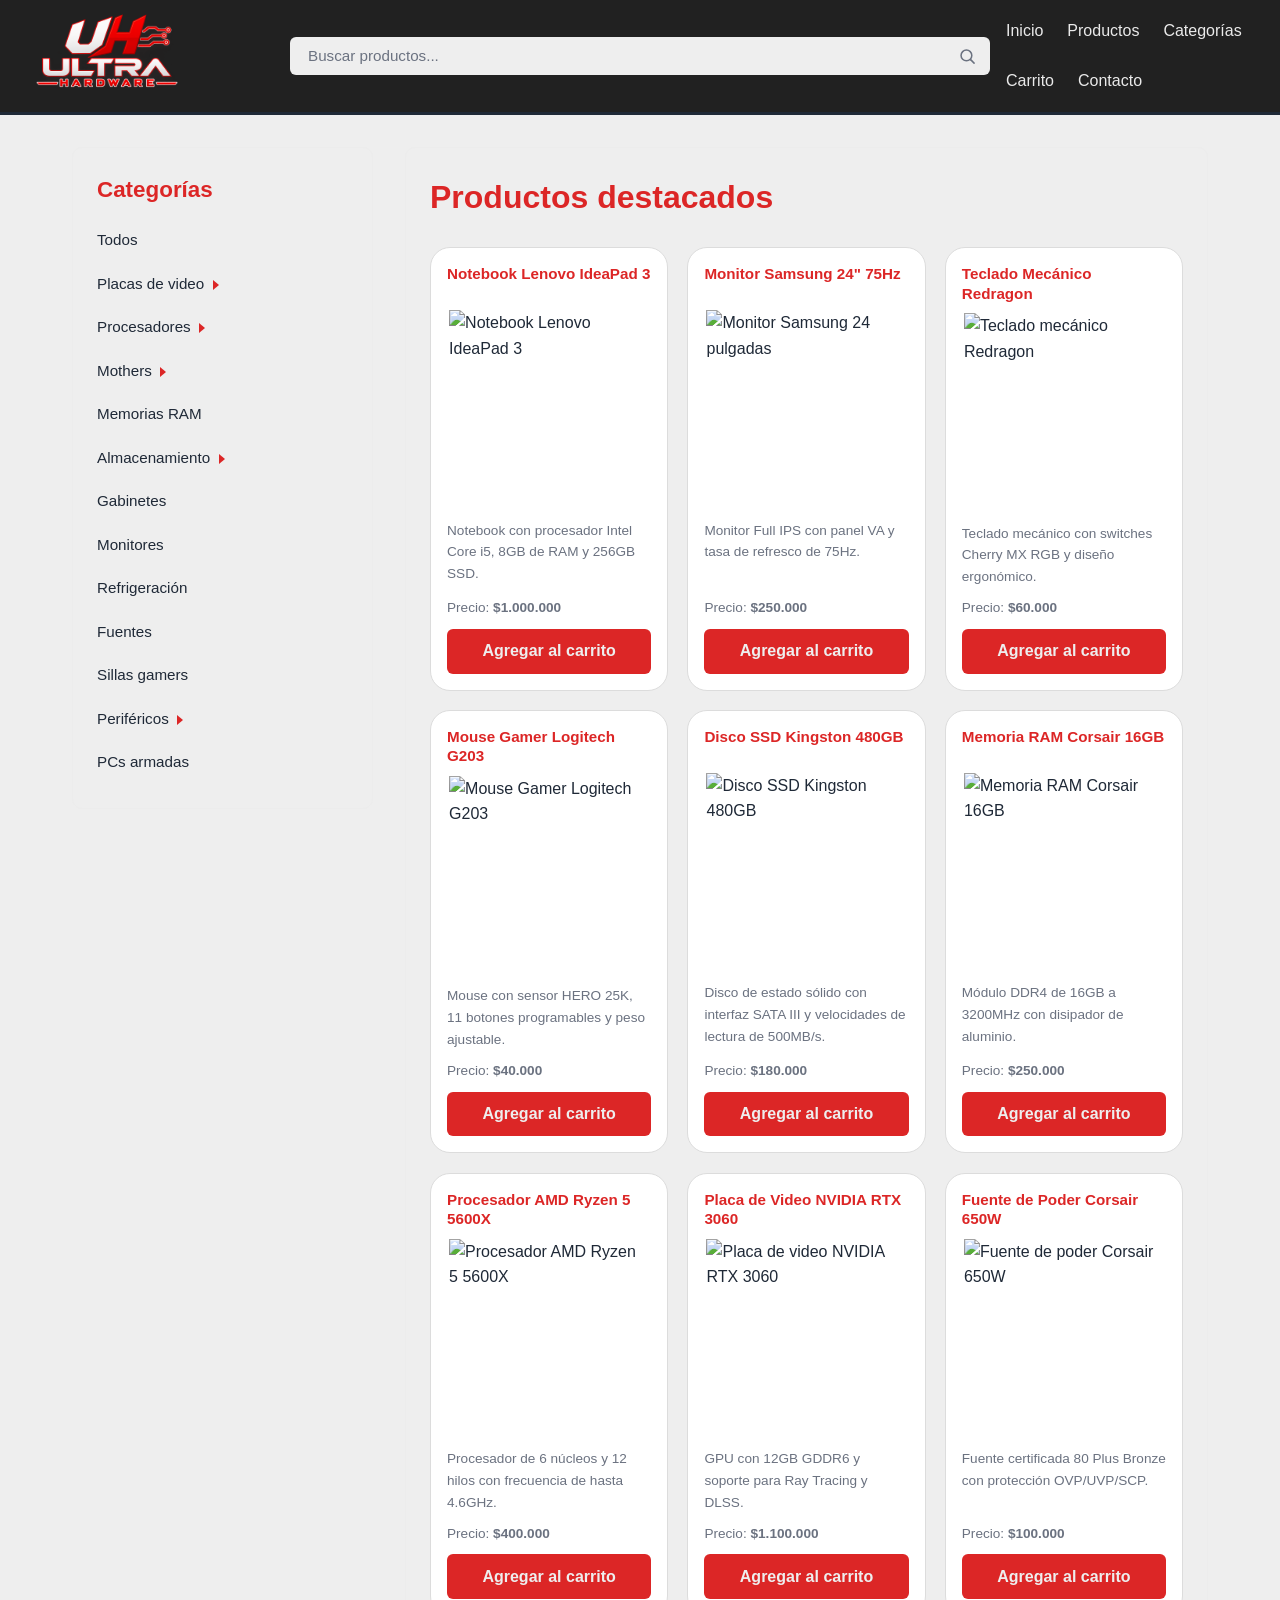
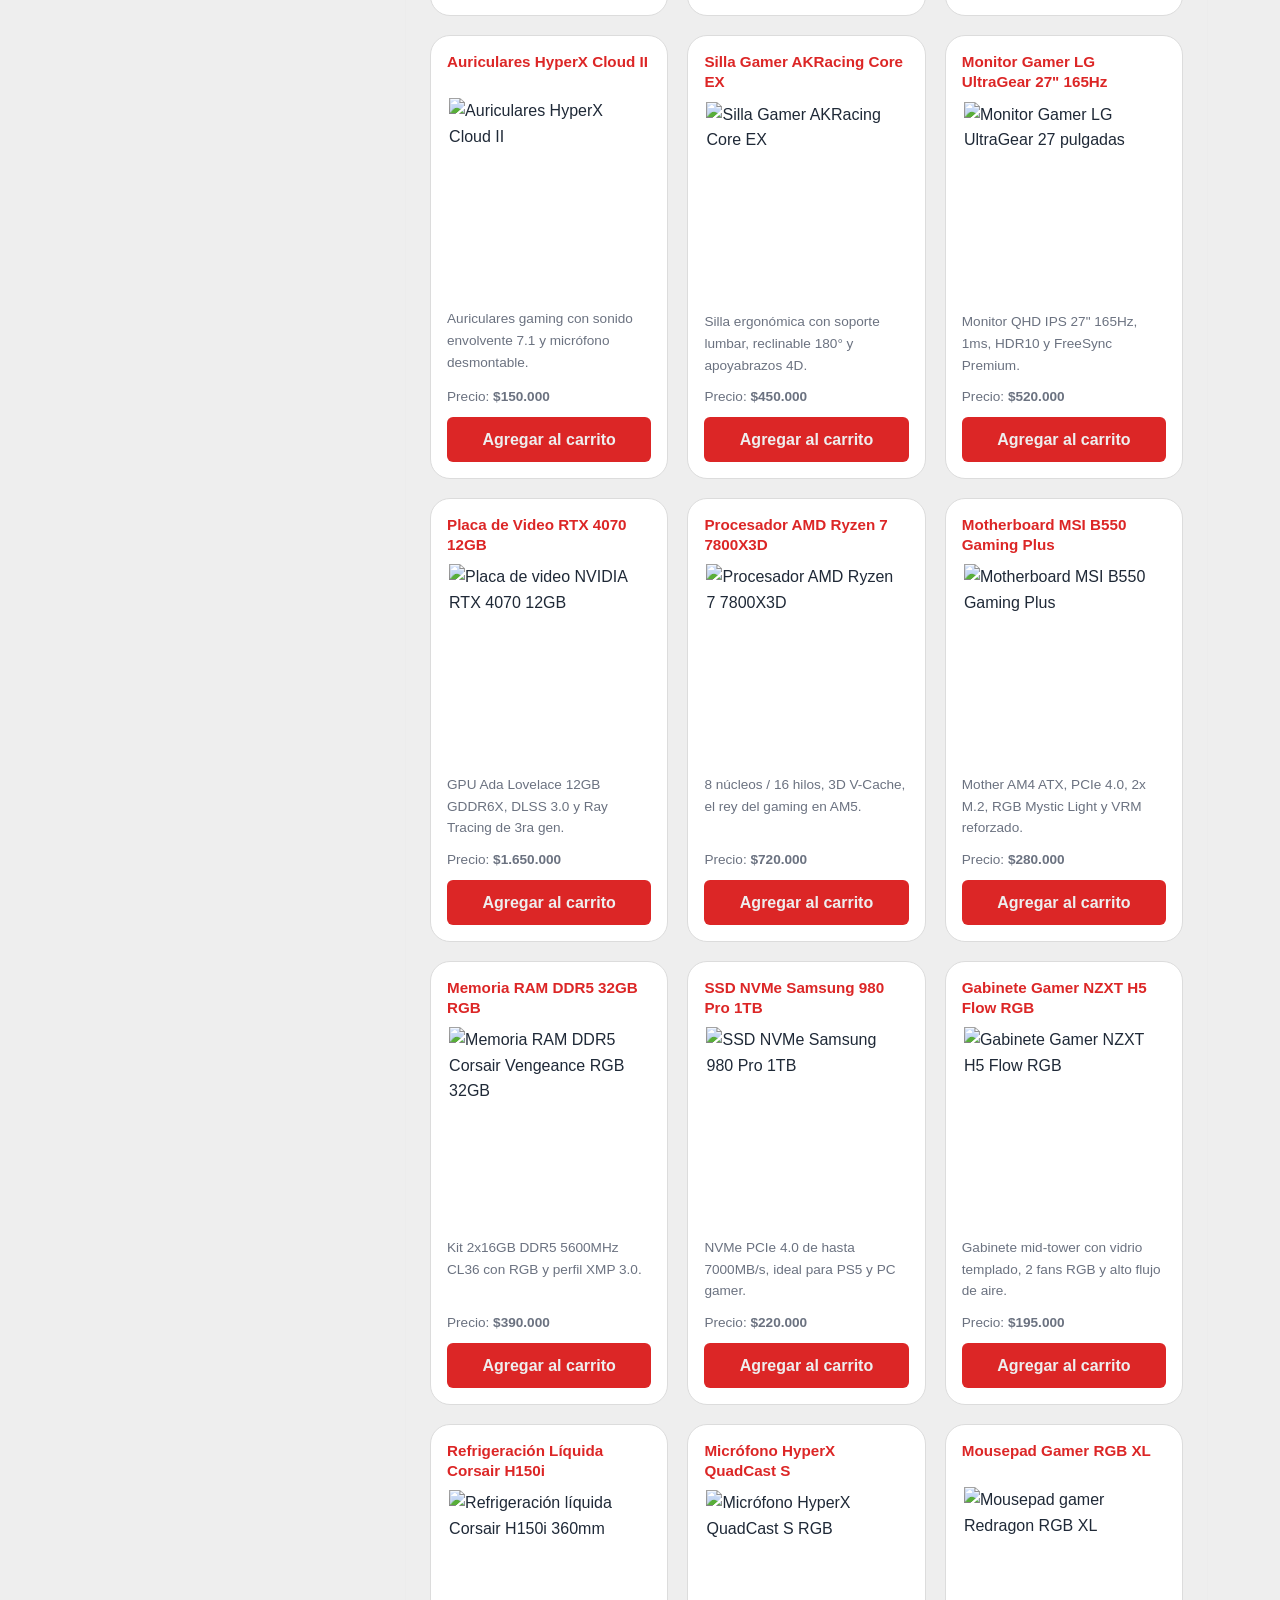
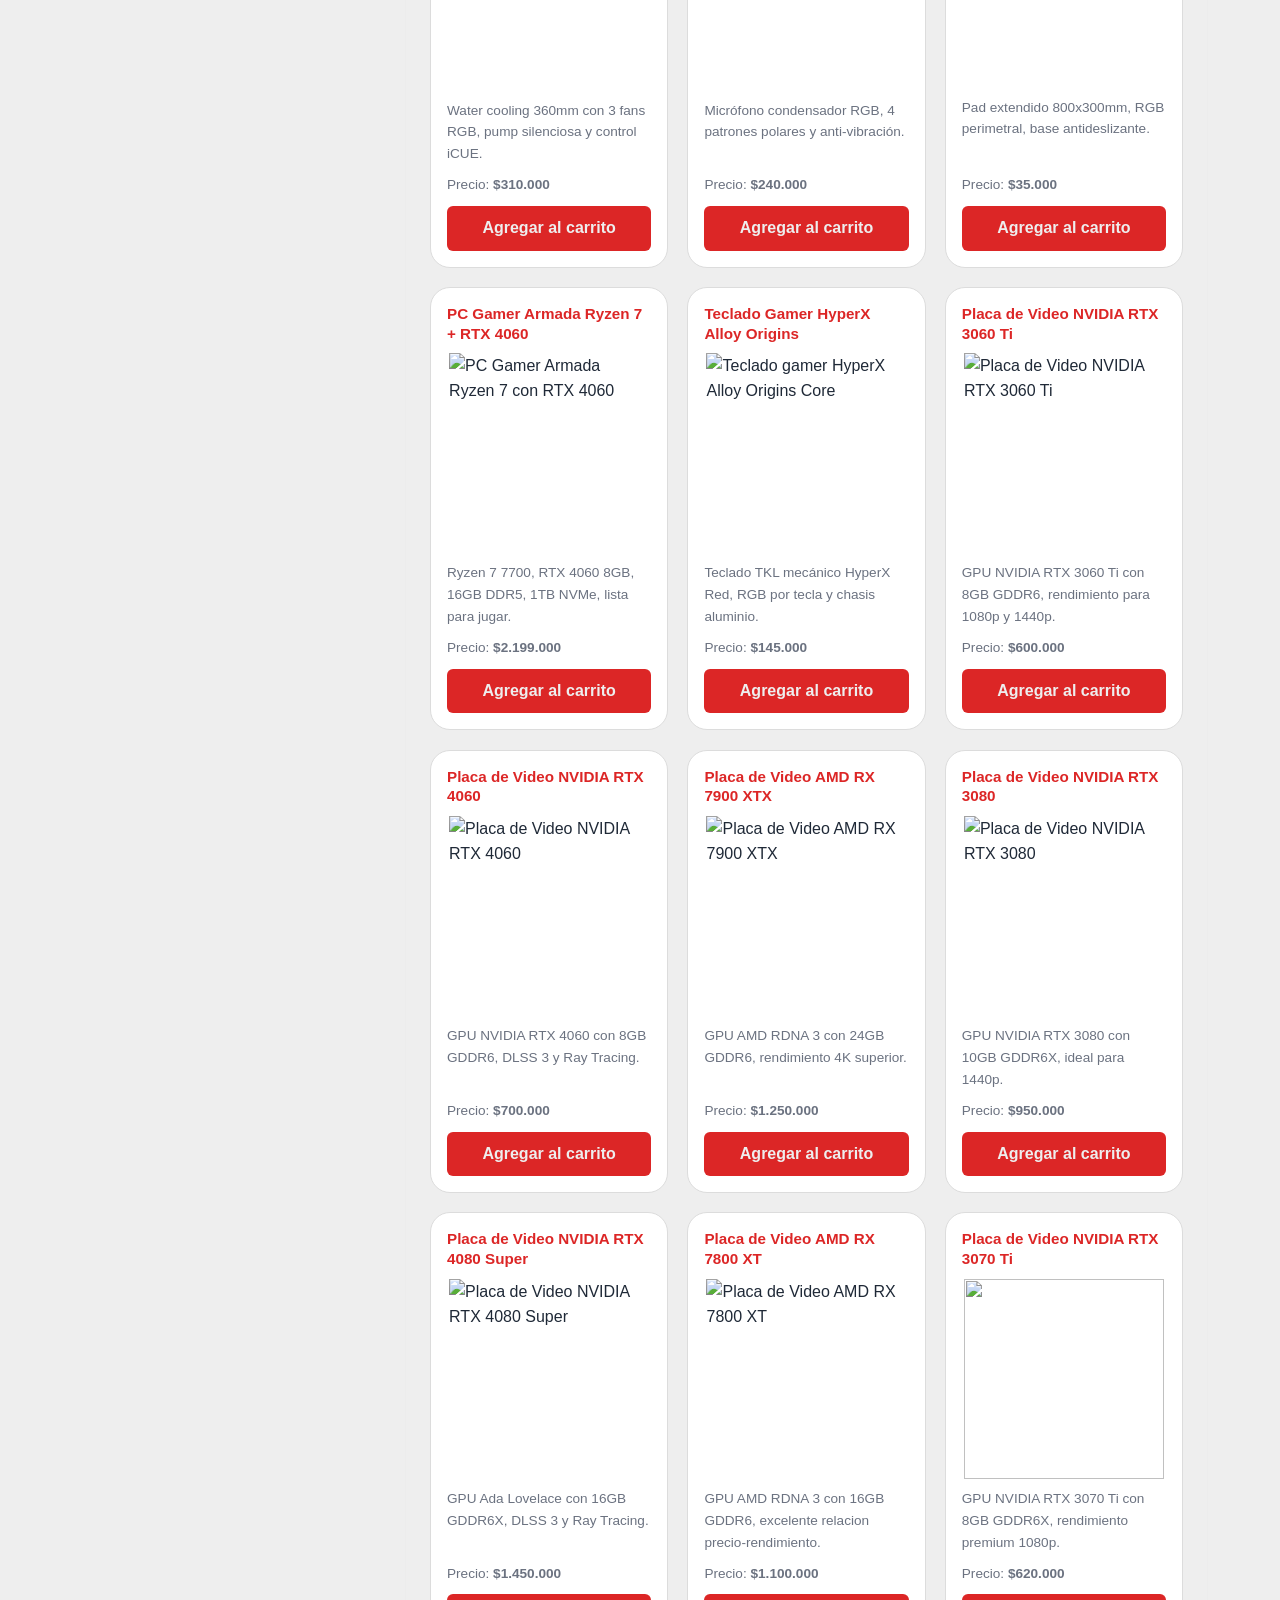
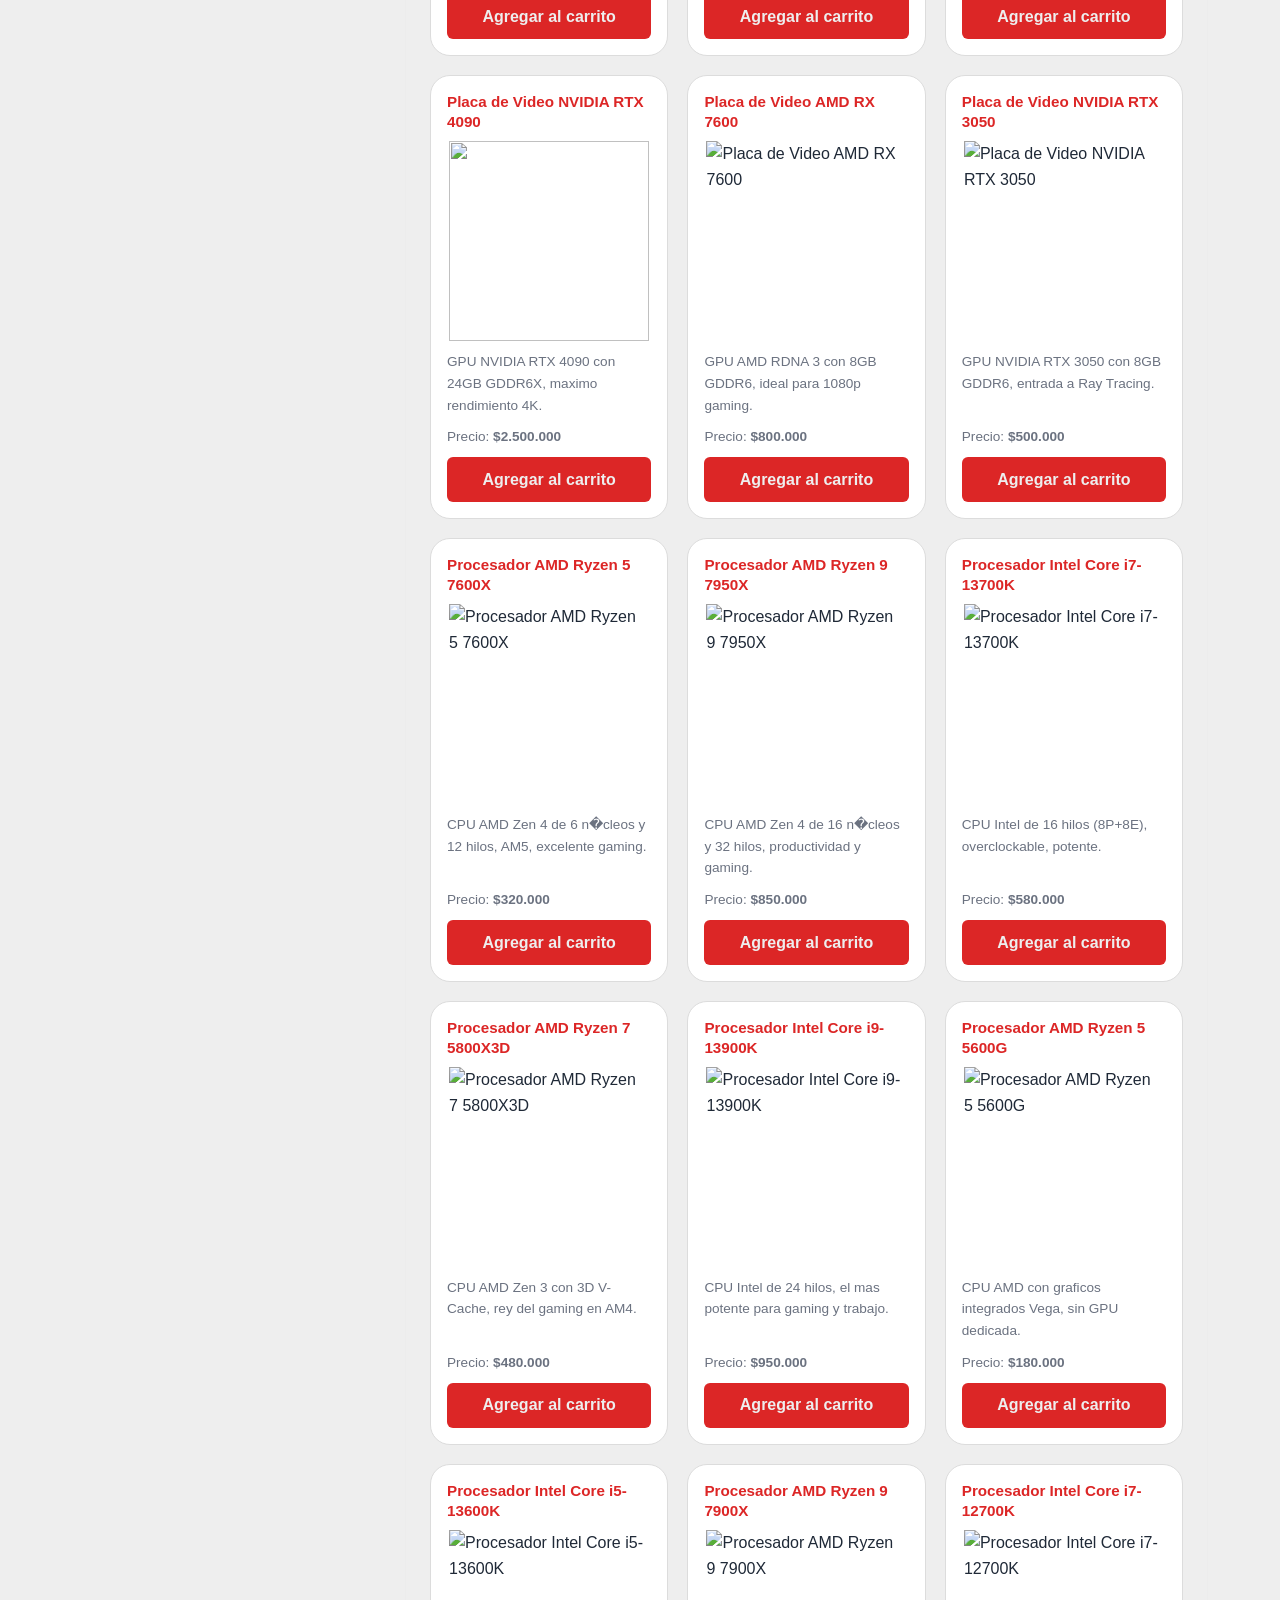
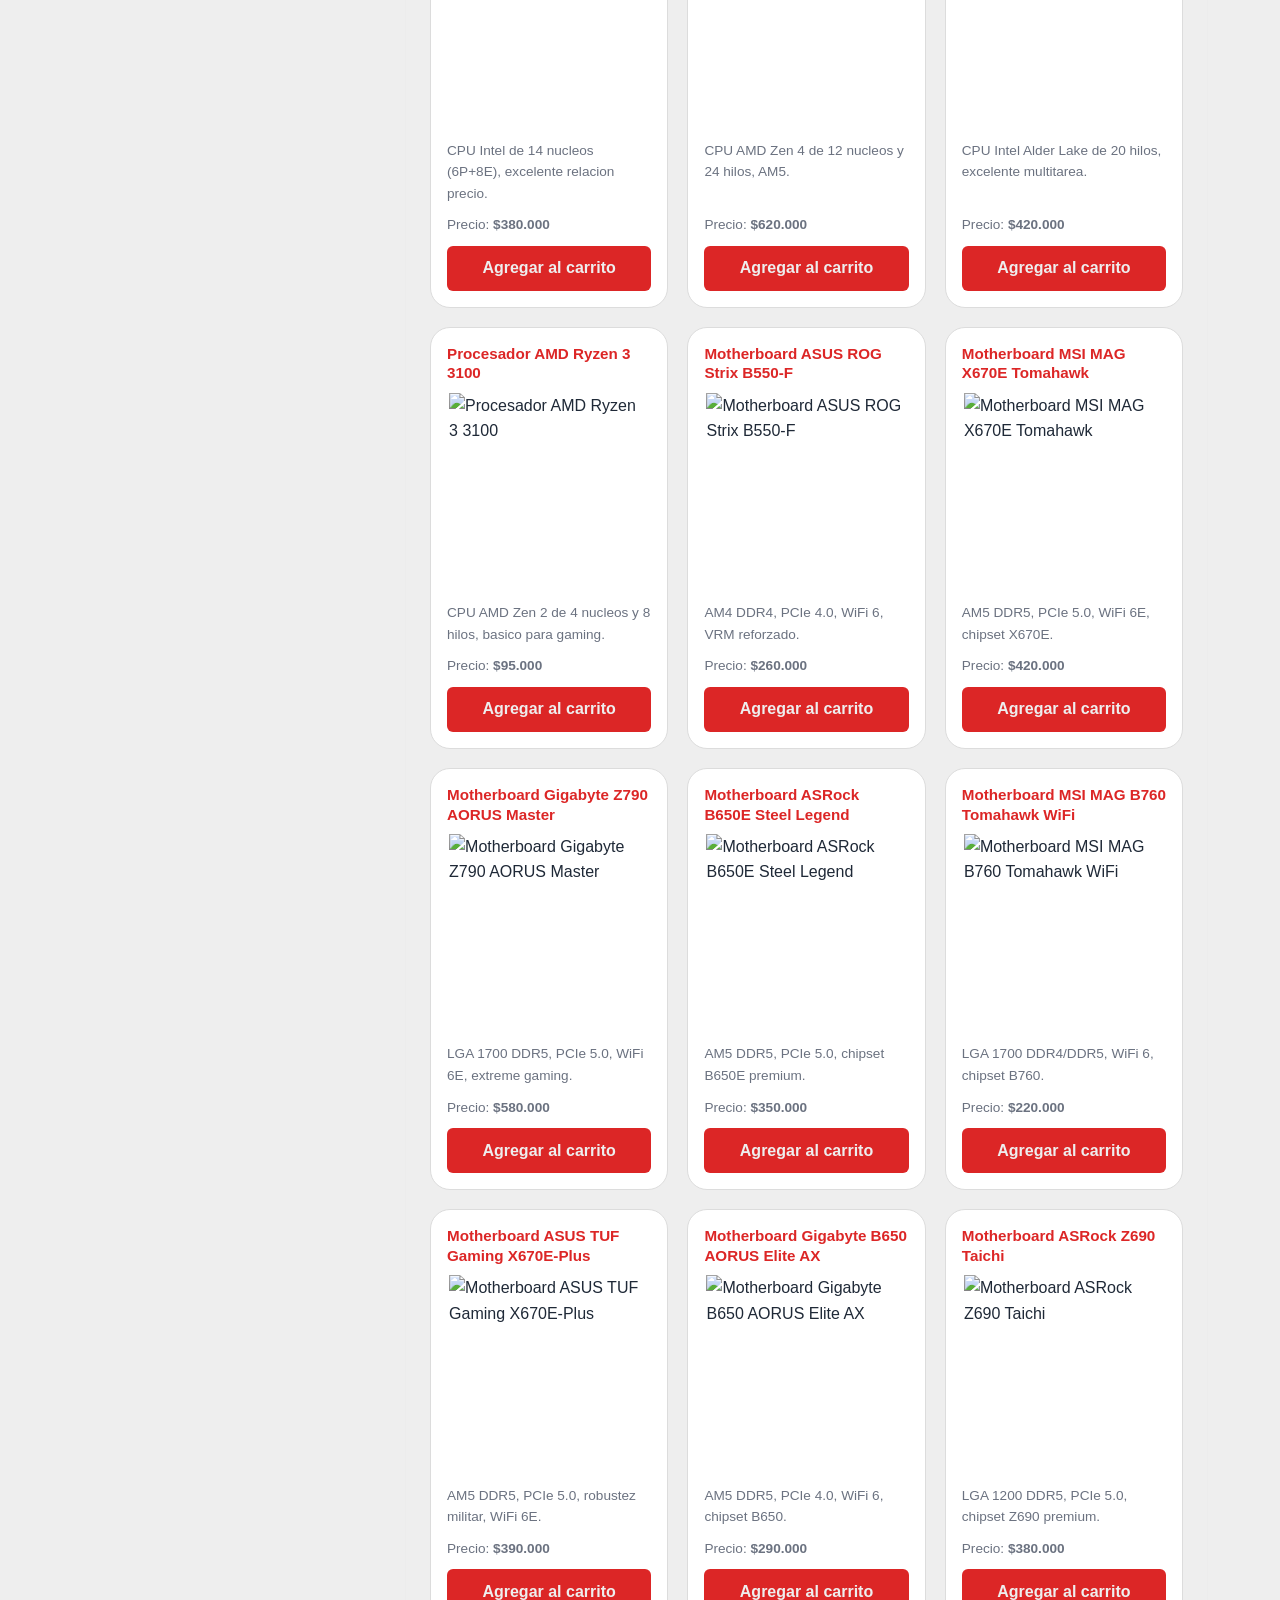
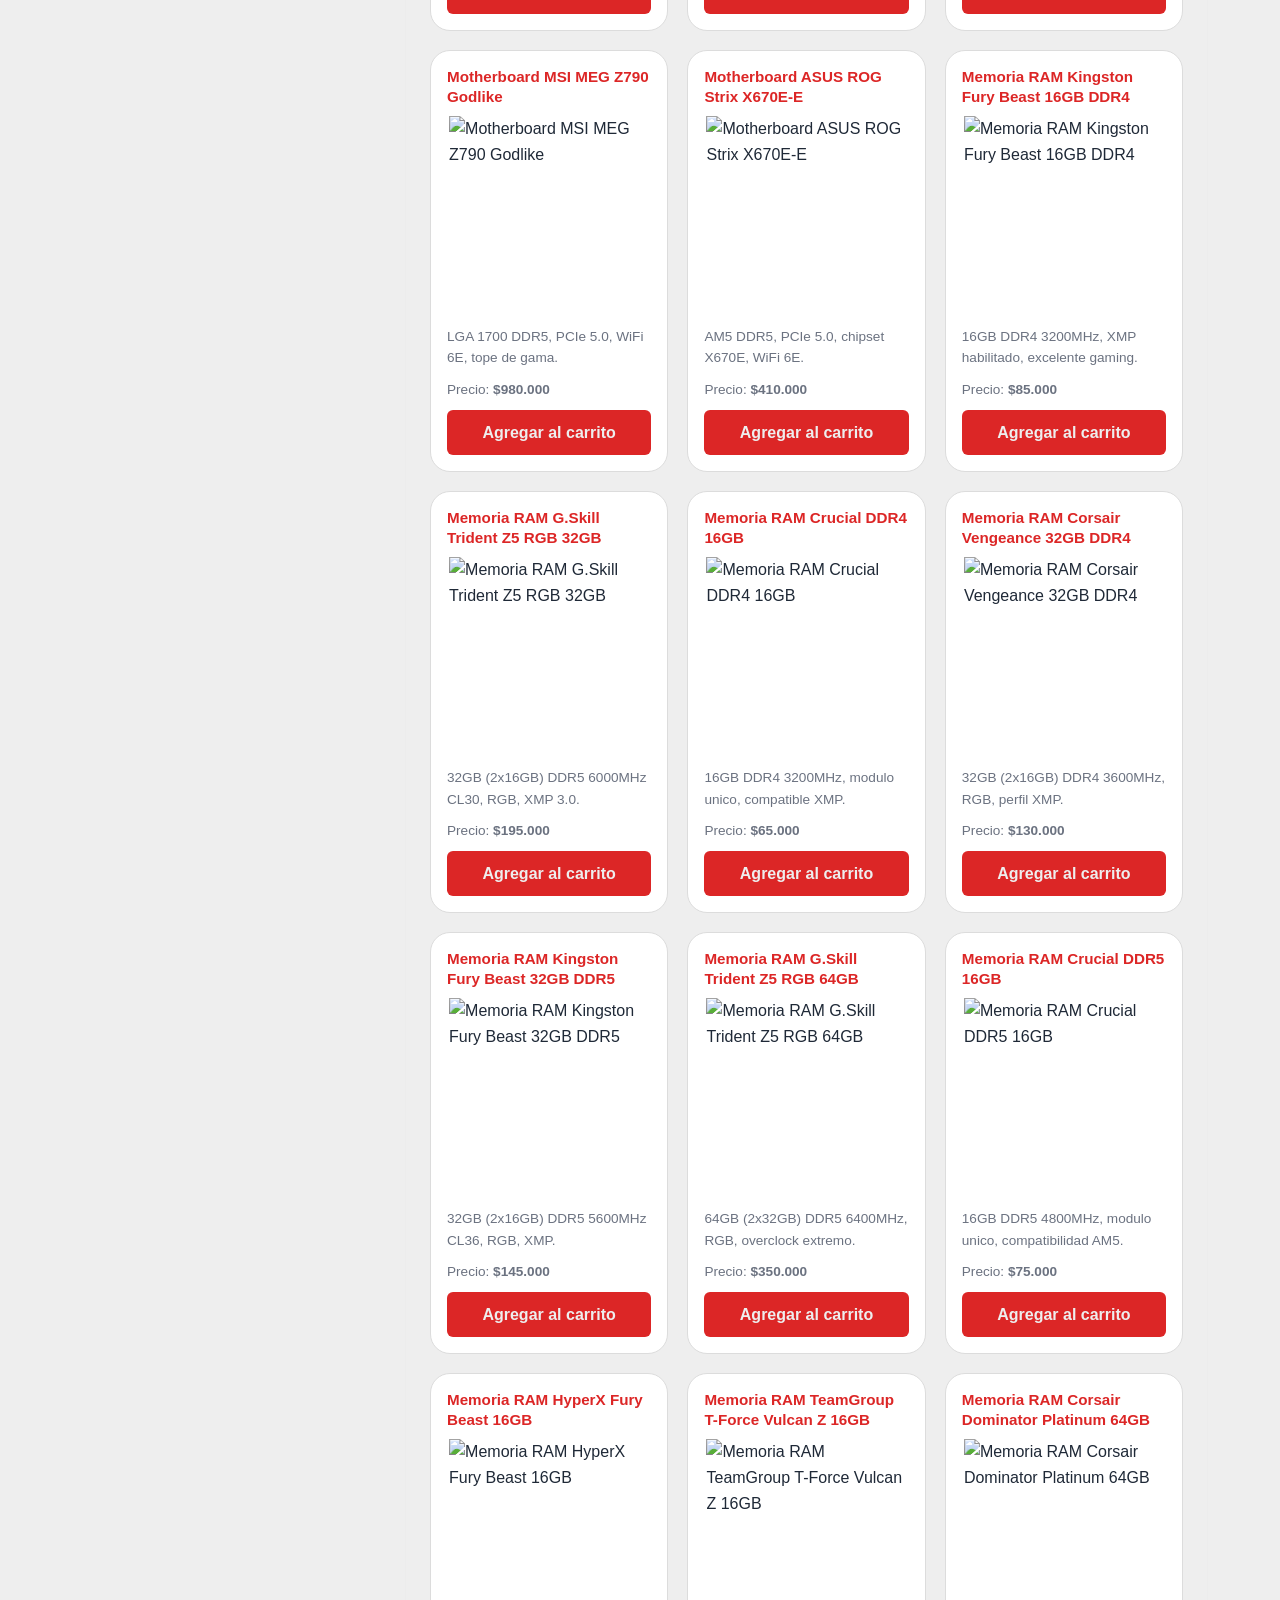
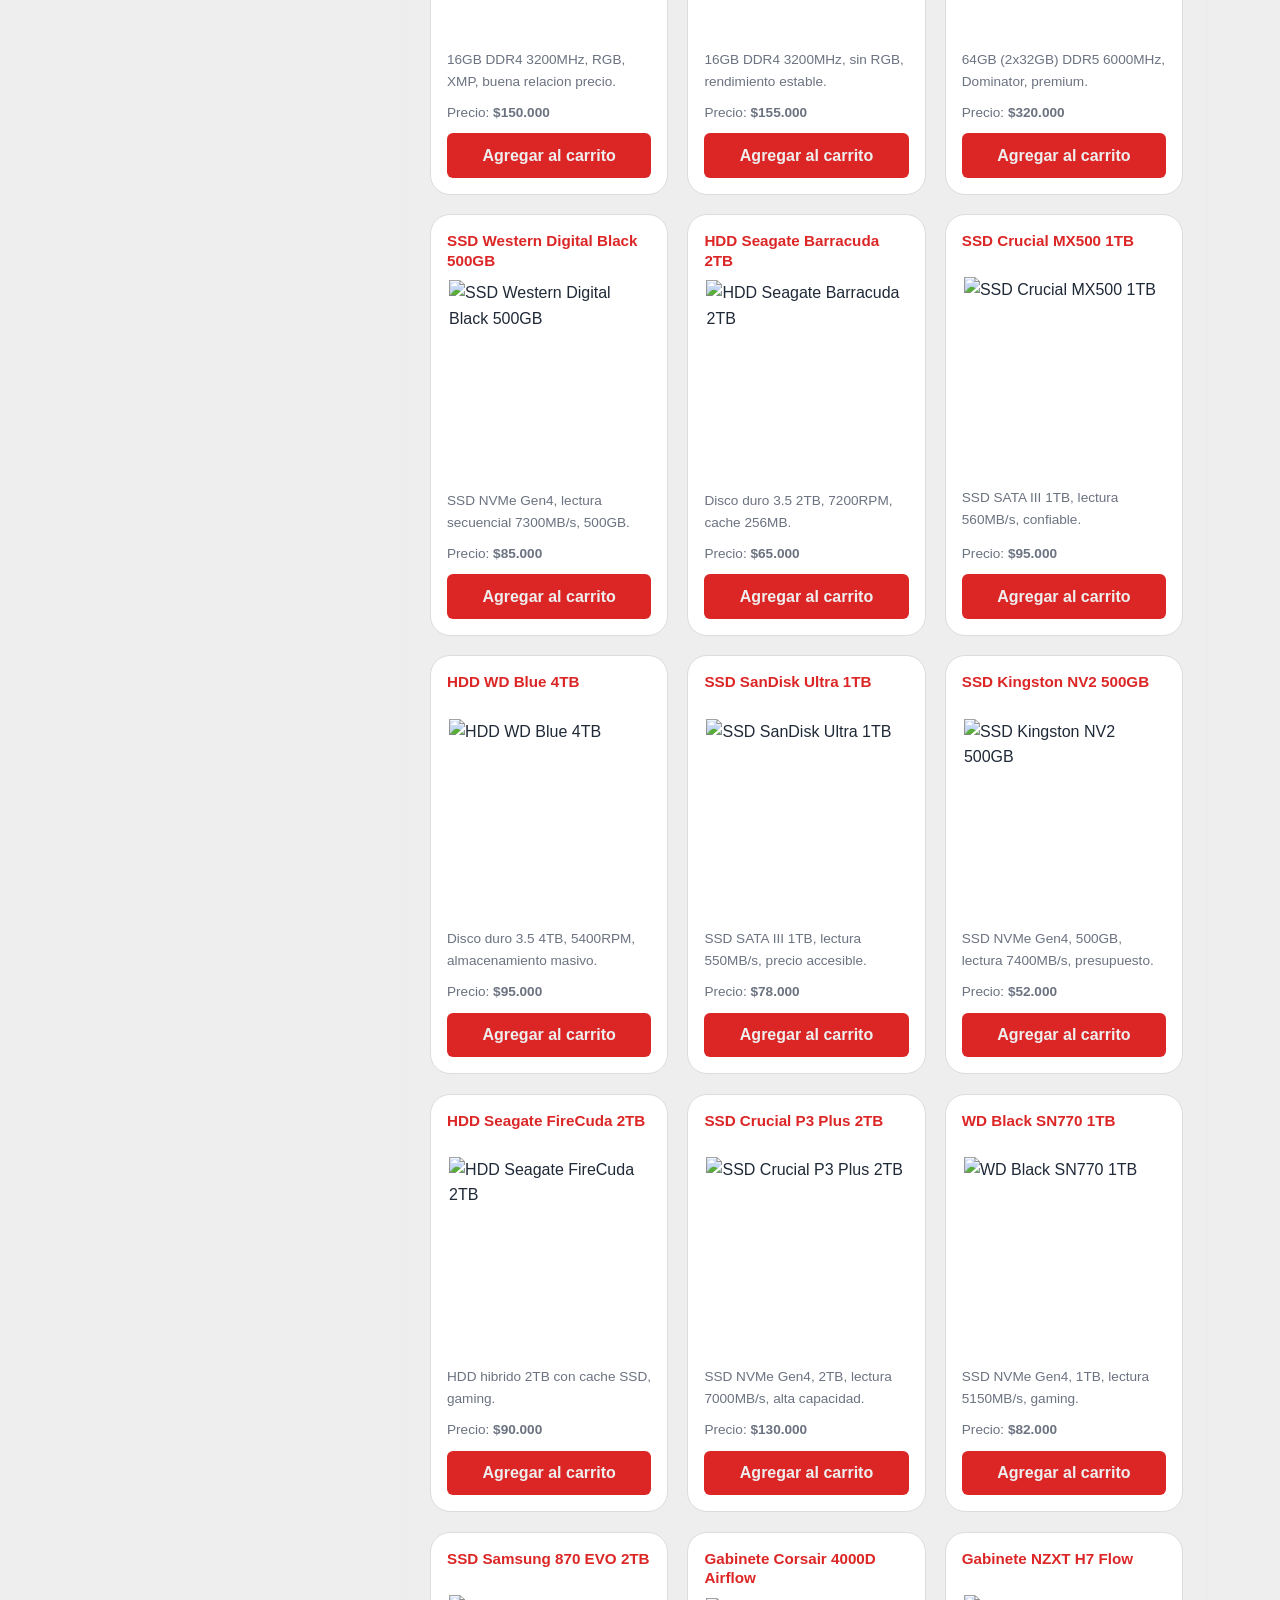
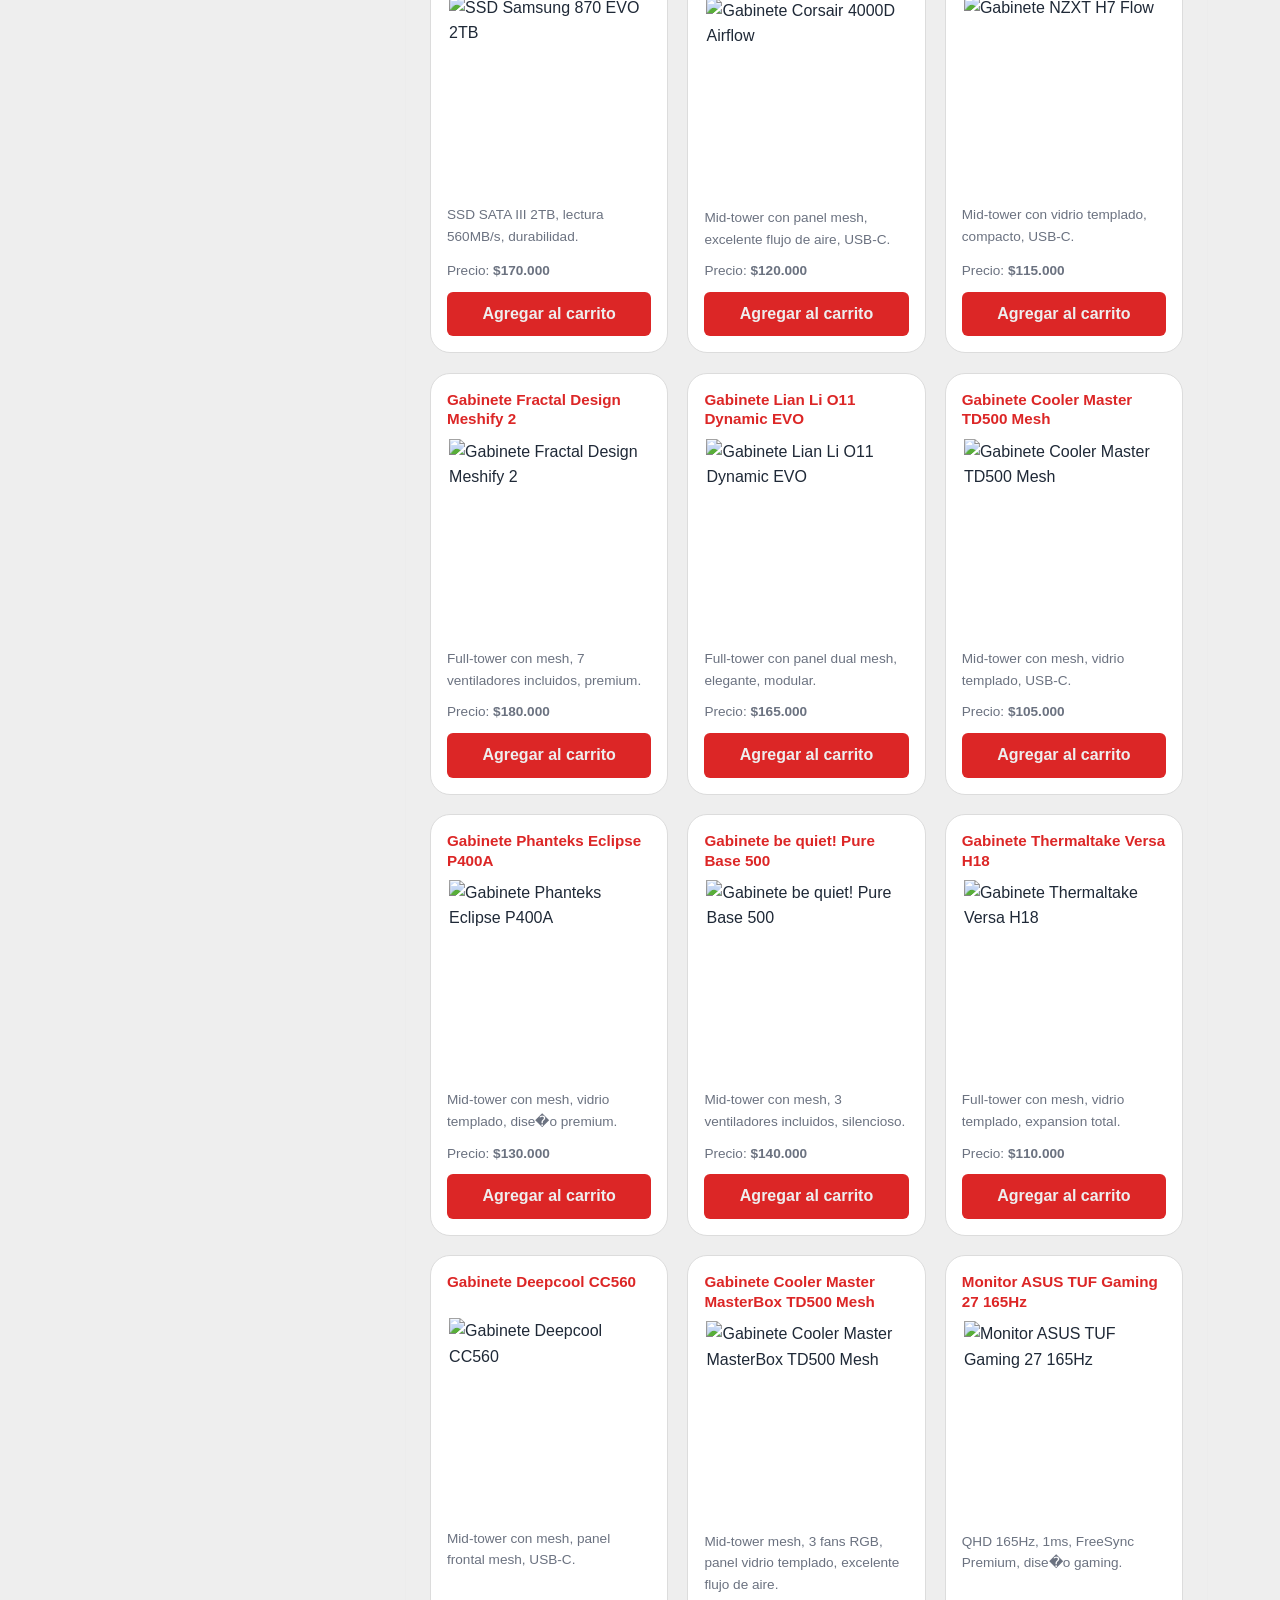
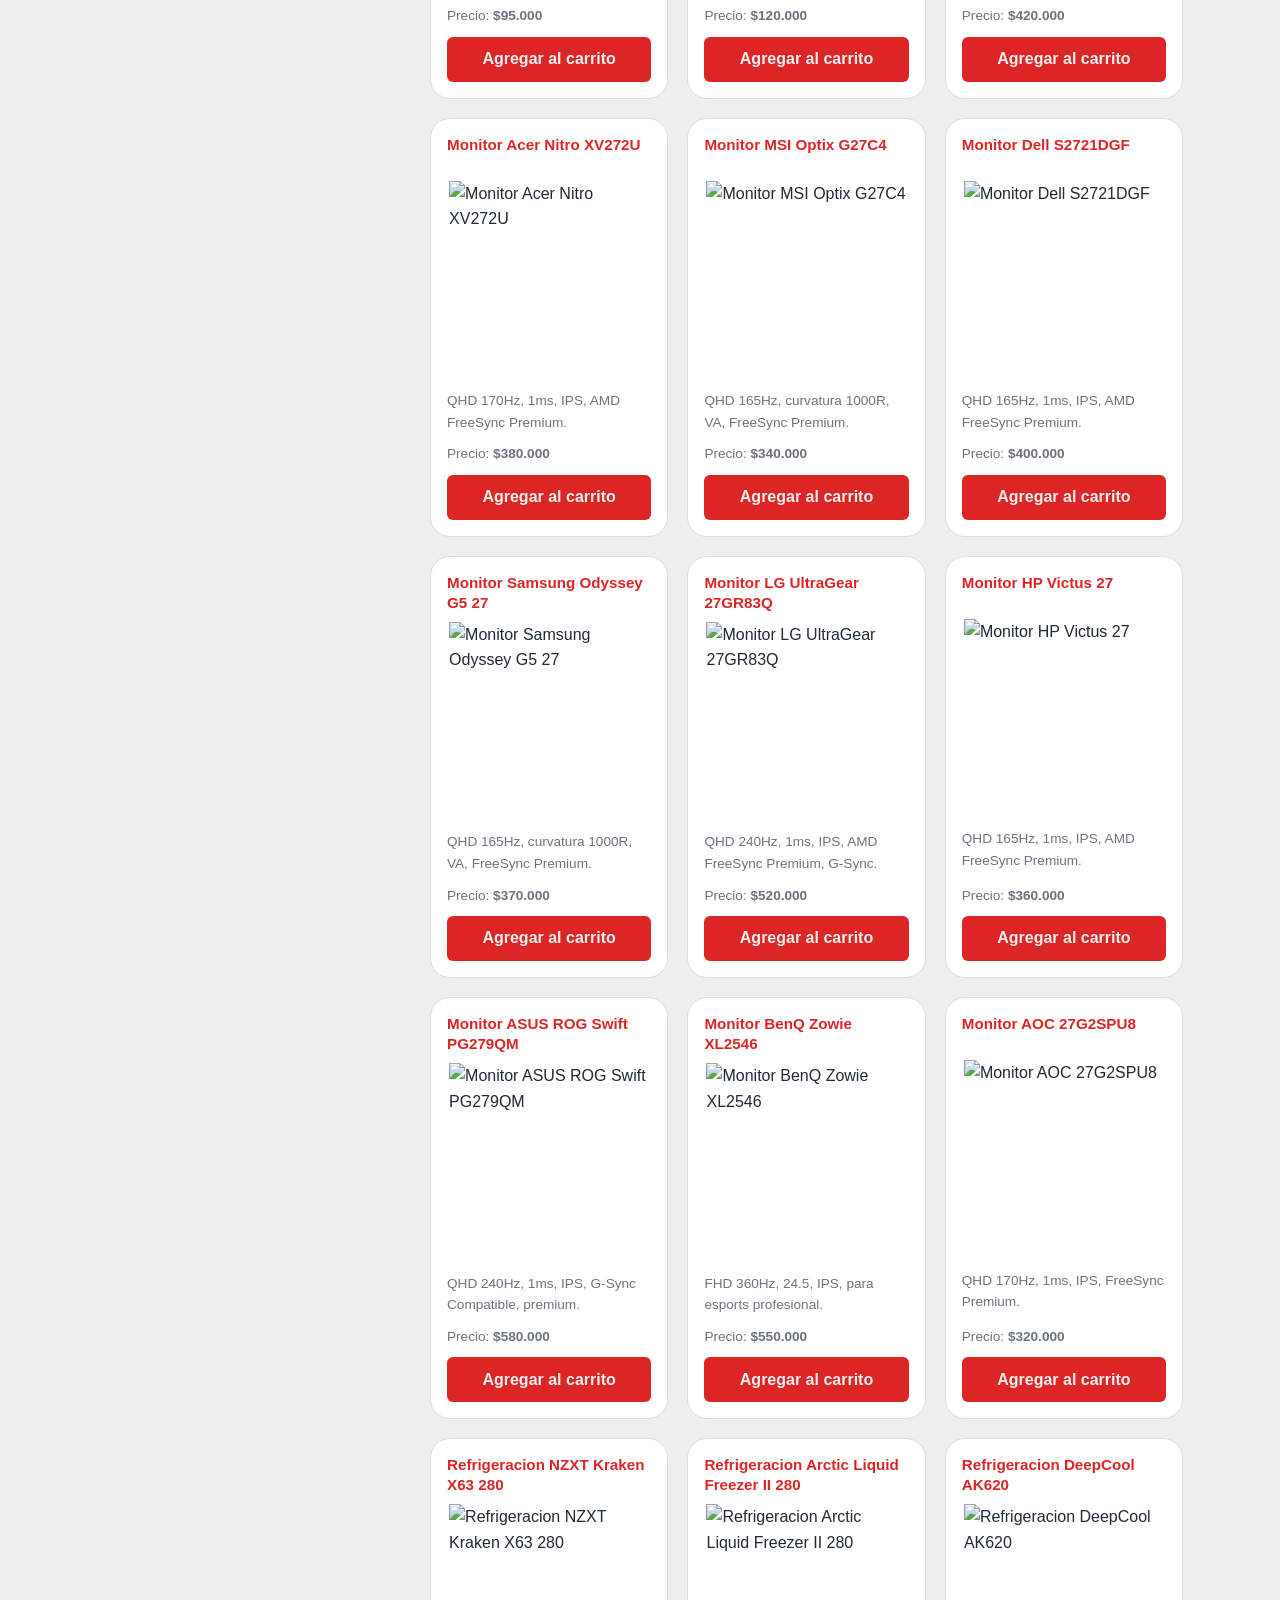
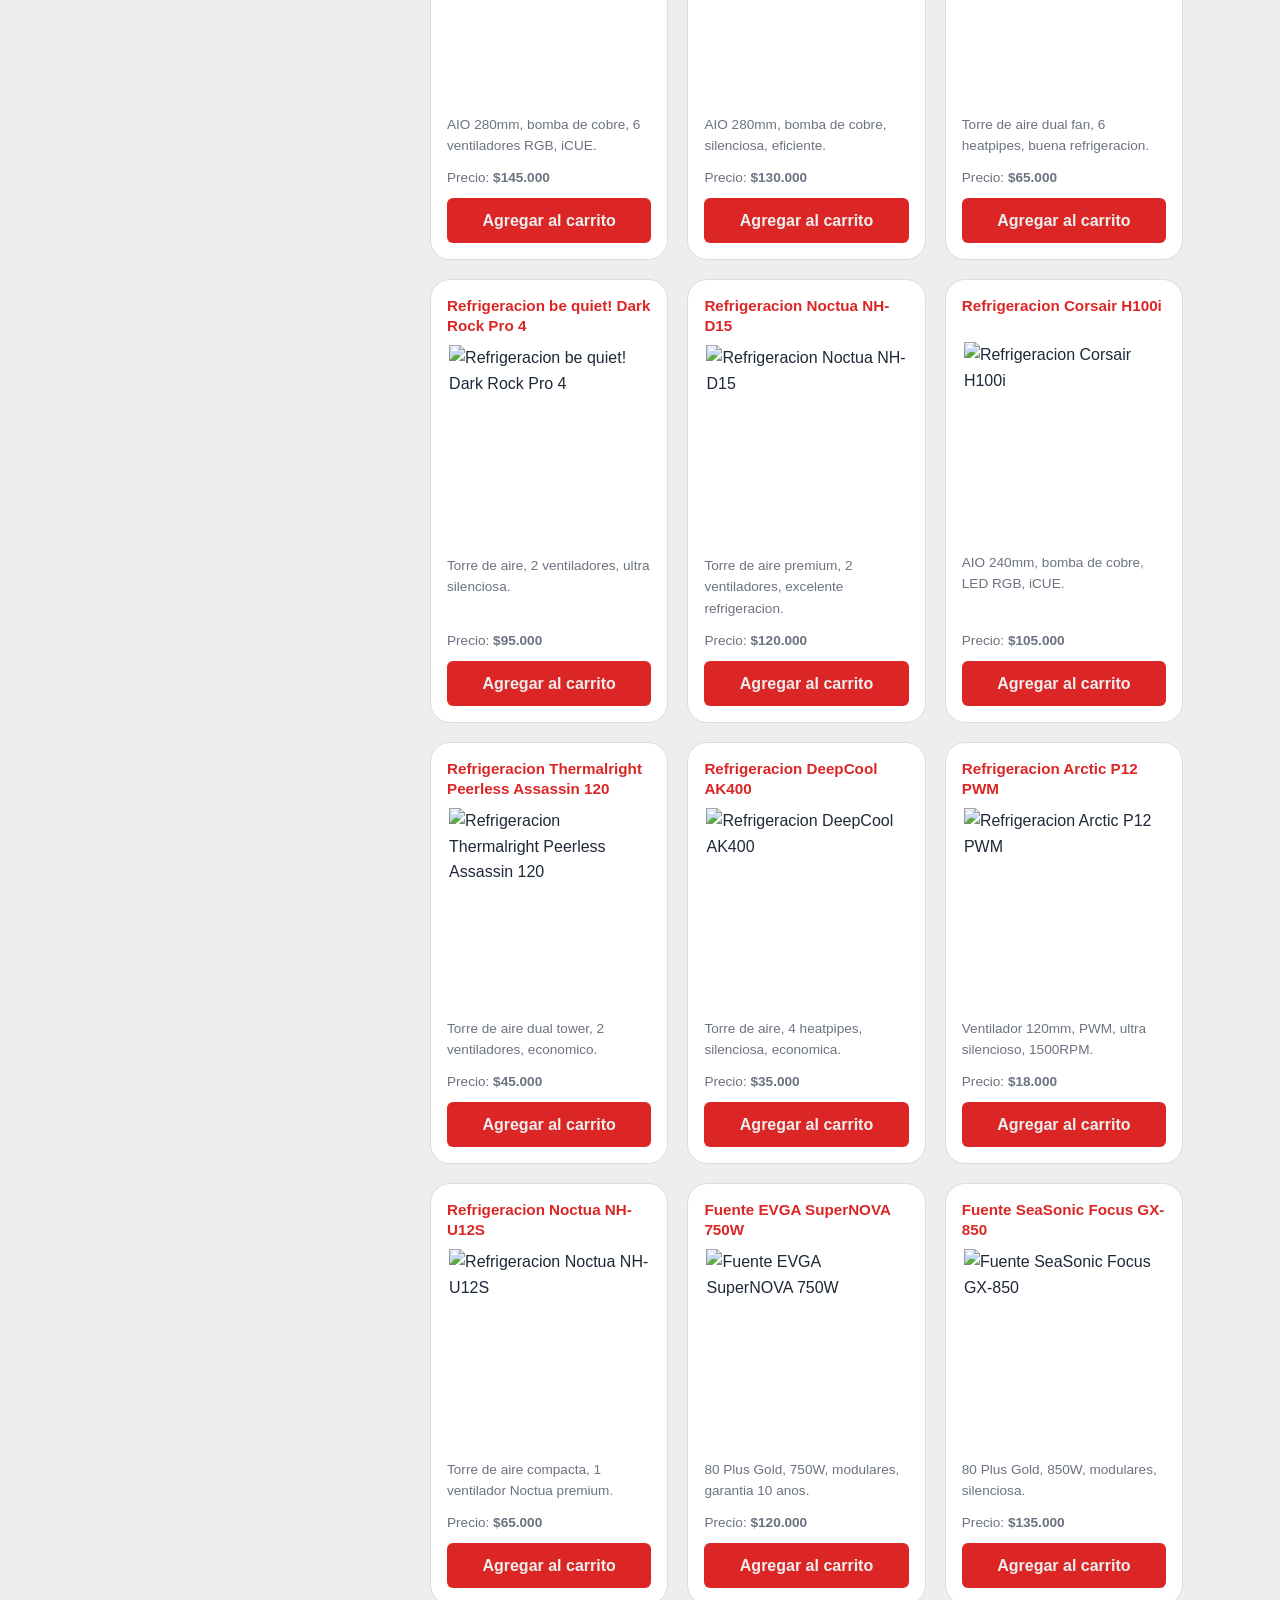
==== index.html @ 3e57d2dd "Modified category filtering logic to include new subcategories for better organization. - Added styl" ====
<!DOCTYPE html>
<html lang="es">
<head>
    <meta charset="UTF-8">
    <meta name="viewport" content="width=device-width, initial-scale=1.0">
    <meta name="description" content="Ultra Hardware: tienda online con productos destacados, categorías y ofertas">
    <title>Ultra Hardware</title>
    <link rel="stylesheet" href="style.css">
</head>
<body>
    <header>
        <p>
            <a href="index.html">
                <img src="logo.png" alt="Logo Ultra Hardware" width="150">
            </a>
        </p>
        <form class="buscador" role="search" action="index.html" method="get">
            <label for="buscador-productos" class="visually-hidden">Buscar productos</label>
            <input type="search" id="buscador-productos" name="q" placeholder="Buscar productos..." autocomplete="off">
            <button type="submit" class="btn-buscar" aria-label="Buscar productos">
                <svg xmlns="http://www.w3.org/2000/svg" viewBox="0 0 24 24" fill="none" stroke="currentColor" stroke-width="2" stroke-linecap="round" stroke-linejoin="round" aria-hidden="true" focusable="false"><circle cx="11" cy="11" r="7"/><line x1="16.5" y1="16.5" x2="21" y2="21"/></svg>
            </button>
        </form>
        <nav aria-label="Navegación principal">
            <ul>
                <li><a href="index.html">Inicio</a></li>
                <li><a href="#destacados">Productos</a></li>
                <li><a href="#filtros">Categorías</a></li>
                <li><a href="carrito.html">Carrito</a></li>
                <li><a href="contacto.html">Contacto</a></li>
            </ul>
        </nav>
    </header>

    <main>
        <input type="radio" id="cat-todos" name="cat" value="todos" checked class="cat-input">
        <input type="radio" id="cat-placas-de-video" name="cat" value="placas-de-video" class="cat-input cat-padre">
        <input type="radio" id="cat-procesadores" name="cat" value="procesadores" class="cat-input cat-padre">
        <input type="radio" id="cat-mothers" name="cat" value="mothers" class="cat-input cat-padre">
        <input type="radio" id="cat-memorias-ram" name="cat" value="memorias-ram" class="cat-input">
        <input type="radio" id="cat-almacenamiento" name="cat" value="almacenamiento" class="cat-input cat-padre">
        <input type="radio" id="cat-gabinetes" name="cat" value="gabinetes" class="cat-input">
        <input type="radio" id="cat-monitores" name="cat" value="monitores" class="cat-input">
        <input type="radio" id="cat-refrigeracion" name="cat" value="refrigeracion" class="cat-input">
        <input type="radio" id="cat-fuentes" name="cat" value="fuentes" class="cat-input">
        <input type="radio" id="cat-sillas-gamers" name="cat" value="sillas-gamers" class="cat-input">
        <input type="radio" id="cat-perifericos" name="cat" value="perifericos" class="cat-input cat-padre">
        <input type="radio" id="cat-pcs-armadas" name="cat" value="pcs-armadas" class="cat-input">
        <input type="radio" id="cat-placas-amd-radeon" name="cat" value="placas-amd-radeon" class="cat-input">
        <input type="radio" id="cat-placas-nvidia-geforce" name="cat" value="placas-nvidia-geforce" class="cat-input">
        <input type="radio" id="cat-procesadores-amd" name="cat" value="procesadores-amd" class="cat-input">
        <input type="radio" id="cat-procesadores-intel" name="cat" value="procesadores-intel" class="cat-input">
        <input type="radio" id="cat-mothers-amd" name="cat" value="mothers-amd" class="cat-input">
        <input type="radio" id="cat-mothers-intel" name="cat" value="mothers-intel" class="cat-input">
        <input type="radio" id="cat-discos-rigidos" name="cat" value="discos-rigidos" class="cat-input">
        <input type="radio" id="cat-discos-solidos" name="cat" value="discos-solidos" class="cat-input">
        <input type="radio" id="cat-teclados" name="cat" value="teclados" class="cat-input">
        <input type="radio" id="cat-mouses" name="cat" value="mouses" class="cat-input">
        <input type="radio" id="cat-pads" name="cat" value="pads" class="cat-input">
        <input type="radio" id="cat-microfonos" name="cat" value="microfonos" class="cat-input">
        <input type="radio" id="cat-auriculares" name="cat" value="auriculares" class="cat-input">

        <section id="destacados" aria-labelledby="destacados-titulo">
            <h1 id="destacados-titulo">Productos destacados</h1>

            <ul>
                <li data-categoria="pcs-armadas">
                    <article>
                        <h2><a href="producto.html#notebook">Notebook Lenovo IdeaPad 3</a></h2>
                        <img src="https://www.deffo.com.ar/wp-content/uploads/2024/03/IdeaPad-Slim-3-15IAN8-11-600x600.webp" alt="Notebook Lenovo IdeaPad 3">
                        <p>Notebook con procesador Intel Core i5, 8GB de RAM y 256GB SSD.</p>
                        <p>Precio: <strong>$1.000.000</strong></p>
                        <a href="#">Agregar al carrito</a>
                    </article>
                </li>
                <li data-categoria="monitores">
                    <article>
                        <h2><a href="producto.html#monitor">Monitor Samsung 24" 75Hz</a></h2>
                        <img src="https://images.fravega.com/f1000/32397e21c5240c13f2d32ad3842cd3e8.jpg" alt="Monitor Samsung 24 pulgadas">
                        <p>Monitor Full IPS con panel VA y tasa de refresco de 75Hz.</p>
                        <p>Precio: <strong>$250.000</strong></p>
                        <a href="#">Agregar al carrito</a>
                    </article>
                </li>
                <li data-categoria="perifericos" data-subcategoria="teclados">
                    <article>
                        <h2><a href="producto.html#teclado">Teclado Mecánico Redragon</a></h2>
                        <img src="https://imagenes.compragamer.com/productos/compragamer_Imganen_general_8903_Teclado_Mecanico_Redragon_Kumara_K552_RGB_Outemu_Red_ESP_2e7c11dd-grn.jpg" alt="Teclado mecánico Redragon">
                        <p>Teclado mecánico con switches Cherry MX RGB y diseño ergonómico.</p>
                        <p>Precio: <strong>$60.000</strong></p>
                        <a href="#">Agregar al carrito</a>
                    </article>
                </li>
                <li data-categoria="perifericos" data-subcategoria="mouses">
                    <article>
                        <h2><a href="producto.html#mouse">Mouse Gamer Logitech G203</a></h2>
                        <img src="https://imagenes.compragamer.com/productos/compragamer_Imganen_general_36943_Mouse_Logitech_G203_Lightsync_RGB_White_e2e81b78-grn.jpg" alt="Mouse Gamer Logitech G203">
                        <p>Mouse con sensor HERO 25K, 11 botones programables y peso ajustable.</p>
                        <p>Precio: <strong>$40.000</strong></p>
                        <a href="#">Agregar al carrito</a>
                    </article>
                </li>
                <li data-categoria="almacenamiento" data-subcategoria="discos-solidos">
                    <article>
                        <h2><a href="producto.html#ssd">Disco SSD Kingston 480GB</a></h2>
                        <img src="https://imagenes.compragamer.com/productos/compragamer_Imganen_general_9238_Disco_S__lido_SSD_Kingston_480GB_A400_500MB_s_fe39619d-grn.jpg" alt="Disco SSD Kingston 480GB">
                        <p>Disco de estado sólido con interfaz SATA III y velocidades de lectura de 500MB/s.</p>
                        <p>Precio: <strong>$180.000</strong></p>
                        <a href="#">Agregar al carrito</a>
                    </article>
                </li>
                <li data-categoria="memorias-ram">
                    <article>
                        <h2><a href="producto.html#ram">Memoria RAM Corsair 16GB</a></h2>
                        <img src="https://encrypted-tbn1.gstatic.com/shopping?q=tbn:ANd9GcTEDQfpYjEgcE_LkXSzKCeNNmDyN3cL7Yhzlbl9sTV1ZDlMwJkMq7Qz8LL-6I0rUPeWVcmPoBHoESk5aFnW5Op2XXfpUOzQCDNm3bXkg6fOeEpg79qFN26naQ" alt="Memoria RAM Corsair 16GB">
                        <p>Módulo DDR4 de 16GB a 3200MHz con disipador de aluminio.</p>
                        <p>Precio: <strong>$250.000</strong></p>
                        <a href="#">Agregar al carrito</a>
                    </article>
                </li>
                <li data-categoria="procesadores" data-subcategoria="procesadores-amd">
                    <article>
                        <h2><a href="producto.html#procesador">Procesador AMD Ryzen 5 5600X</a></h2>
                        <img src="https://encrypted-tbn0.gstatic.com/images?q=tbn:ANd9GcRgQtZhLHBitjMKs8hykImy5_YN1o8MB0RFhhyvrjFnqg&s=10" alt="Procesador AMD Ryzen 5 5600X">
                        <p>Procesador de 6 núcleos y 12 hilos con frecuencia de hasta 4.6GHz.</p>
                        <p>Precio: <strong>$400.000</strong></p>
                        <a href="#">Agregar al carrito</a>
                    </article>
                </li>
                <li data-categoria="placas-de-video" data-subcategoria="placas-nvidia-geforce">
                    <article>
                        <h2><a href="producto.html#placa">Placa de Video NVIDIA RTX 3060</a></h2>
                        <img src="https://app.contabilium.com/files/explorer/48428/Productos-Servicios/concepto-17822389.png" alt="Placa de video NVIDIA RTX 3060">
                        <p>GPU con 12GB GDDR6 y soporte para Ray Tracing y DLSS.</p>
                        <p>Precio: <strong>$1.100.000</strong></p>
                        <a href="#">Agregar al carrito</a>
                    </article>
                </li>
                <li data-categoria="fuentes">
                    <article>
                        <h2><a href="producto.html#fuente">Fuente de Poder Corsair 650W</a></h2>
                        <img src="https://fullh4rd.com.ar/img/productos/26/fuente-650w-corsair-cv650-80-plus-bronze-0.jpg" alt="Fuente de poder Corsair 650W">
                        <p>Fuente certificada 80 Plus Bronze con protección OVP/UVP/SCP.</p>
                        <p>Precio: <strong>$100.000</strong></p>
                        <a href="#">Agregar al carrito</a>
                    </article>
                </li>
                <li data-categoria="perifericos" data-subcategoria="auriculares">
                    <article>
                        <h2><a href="producto.html#auriculares">Auriculares HyperX Cloud II</a></h2>
                        <img src="https://http2.mlstatic.com/D_633053-MLA89581911482_082025-C.jpg" alt="Auriculares HyperX Cloud II">
                        <p>Auriculares gaming con sonido envolvente 7.1 y micrófono desmontable.</p>
                        <p>Precio: <strong>$150.000</strong></p>
                        <a href="#">Agregar al carrito</a>
                    </article>
                </li>
                <li data-categoria="sillas-gamers">
                    <article>
                        <h2><a href="producto.html#silla-gamer">Silla Gamer AKRacing Core EX</a></h2>
                        <img src="https://encrypted-tbn0.gstatic.com/images?q=tbn:ANd9GcRpyCCzriC2IVREgpRGCumO56gj-84BB3KwiLQFMllS6w&s=10" alt="Silla Gamer AKRacing Core EX">
                        <p>Silla ergonómica con soporte lumbar, reclinable 180° y apoyabrazos 4D.</p>
                        <p>Precio: <strong>$450.000</strong></p>
                        <a href="#">Agregar al carrito</a>
                    </article>
                </li>
                <li data-categoria="monitores">
                    <article>
                        <h2><a href="producto.html#monitor-gamer">Monitor Gamer LG UltraGear 27" 165Hz</a></h2>
                        <img src="https://img.inovamusicnet.com/p/cmo9b2f0k0axe04kyxbhytotw/f54547fa50348f3f/640" alt="Monitor Gamer LG UltraGear 27 pulgadas">
                        <p>Monitor QHD IPS 27" 165Hz, 1ms, HDR10 y FreeSync Premium.</p>
                        <p>Precio: <strong>$520.000</strong></p>
                        <a href="#">Agregar al carrito</a>
                    </article>
                </li>
                <li data-categoria="placas-de-video" data-subcategoria="placas-nvidia-geforce">
                    <article>
                        <h2><a href="producto.html#rtx4070">Placa de Video RTX 4070 12GB</a></h2>
                        <img src="https://m.media-amazon.com/images/I/71liIYrRmkL._SY800_.jpg" alt="Placa de video NVIDIA RTX 4070 12GB">
                        <p>GPU Ada Lovelace 12GB GDDR6X, DLSS 3.0 y Ray Tracing de 3ra gen.</p>
                        <p>Precio: <strong>$1.650.000</strong></p>
                        <a href="#">Agregar al carrito</a>
                    </article>
                </li>
                <li data-categoria="procesadores" data-subcategoria="procesadores-amd">
                    <article>
                        <h2><a href="producto.html#ryzen7">Procesador AMD Ryzen 7 7800X3D</a></h2>
                        <img src="https://imagenes.compragamer.com/productos/compragamer_Imganen_general_36870_Procesador_AMD_Ryzen_7_7800X3D_5.0GHz_Turbo_AM5_-_No_incluye_cooler_ce1f39a0-grn.jpg" alt="Procesador AMD Ryzen 7 7800X3D">
                        <p>8 núcleos / 16 hilos, 3D V-Cache, el rey del gaming en AM5.</p>
                        <p>Precio: <strong>$720.000</strong></p>
                        <a href="#">Agregar al carrito</a>
                    </article>
                </li>
                <li data-categoria="mothers" data-subcategoria="mothers-amd">
                    <article>
                        <h2><a href="producto.html#mother">Motherboard MSI B550 Gaming Plus</a></h2>
                        <img src="https://http2.mlstatic.com/D_Q_NP_926704-MLA99865311281_112025-F.webp" alt="Motherboard MSI B550 Gaming Plus">
                        <p>Mother AM4 ATX, PCIe 4.0, 2x M.2, RGB Mystic Light y VRM reforzado.</p>
                        <p>Precio: <strong>$280.000</strong></p>
                        <a href="#">Agregar al carrito</a>
                    </article>
                </li>
                <li data-categoria="memorias-ram">
                    <article>
                        <h2><a href="producto.html#ram-ddr5">Memoria RAM DDR5 32GB RGB</a></h2>
                        <img src="https://http2.mlstatic.com/D_Q_NP_620660-CBT116207550443_082026-F.webp" alt="Memoria RAM DDR5 Corsair Vengeance RGB 32GB">
                        <p>Kit 2x16GB DDR5 5600MHz CL36 con RGB y perfil XMP 3.0.</p>
                        <p>Precio: <strong>$390.000</strong></p>
                        <a href="#">Agregar al carrito</a>
                    </article>
                </li>
                <li data-categoria="almacenamiento" data-subcategoria="discos-solidos">
                    <article>
                        <h2><a href="producto.html#ssd-nvme">SSD NVMe Samsung 980 Pro 1TB</a></h2>
                        <img src="https://encrypted-tbn0.gstatic.com/shopping?q=tbn:ANd9GcSTKJjUYvDOGGss7zqIsFlBgzDZjHL979tx05AyjaNNn0CefSVO-BEQqwV5SVFVth0Comqjq5Om7YNa6nPLknVGvSjX9mOYYGnAwxMayUI0dZUyksvABlBu" alt="SSD NVMe Samsung 980 Pro 1TB">
                        <p>NVMe PCIe 4.0 de hasta 7000MB/s, ideal para PS5 y PC gamer.</p>
                        <p>Precio: <strong>$220.000</strong></p>
                        <a href="#">Agregar al carrito</a>
                    </article>
                </li>
                <li data-categoria="gabinetes">
                    <article>
                        <h2><a href="producto.html#gabinete">Gabinete Gamer NZXT H5 Flow RGB</a></h2>
                        <img src="https://encrypted-tbn0.gstatic.com/shopping?q=tbn:ANd9GcTS86BrhQi4C5rK6YZAhHueD9wgdtEOIDtwXSxH83LqaQOeGsj5AUiJOazl3oePAZ7wSOkxqVKbVHyhabT6EuPN75FPgaRdn_Mvr6y69UoX3Yovomb9l9RRVQ" alt="Gabinete Gamer NZXT H5 Flow RGB">
                        <p>Gabinete mid-tower con vidrio templado, 2 fans RGB y alto flujo de aire.</p>
                        <p>Precio: <strong>$195.000</strong></p>
                        <a href="#">Agregar al carrito</a>
                    </article>
                </li>
                <li data-categoria="refrigeracion">
                    <article>
                        <h2><a href="producto.html#refrigeracion">Refrigeración Líquida Corsair H150i</a></h2>
                        <img src="https://encrypted-tbn3.gstatic.com/shopping?q=tbn:ANd9GcQVCUjV71EOJ41z2GASIeQT4_dQds38X_kKt-e7LrsdDuPORsGVO2M8pjQeO8tSZstQBwVt08TtZLSjl-9cACgexGCvGN3lwJT4ueIbvyw" alt="Refrigeración líquida Corsair H150i 360mm">
                        <p>Water cooling 360mm con 3 fans RGB, pump silenciosa y control iCUE.</p>
                        <p>Precio: <strong>$310.000</strong></p>
                        <a href="#">Agregar al carrito</a>
                    </article>
                </li>
                <li data-categoria="perifericos" data-subcategoria="microfonos">
                    <article>
                        <h2><a href="producto.html#microfono">Micrófono HyperX QuadCast S</a></h2>
                        <img src="https://acdn-us.mitiendanube.com/stores/004/527/491/products/21588-73a841853adbdca37e17647823277745-1024-1024.webp" alt="Micrófono HyperX QuadCast S RGB">
                        <p>Micrófono condensador RGB, 4 patrones polares y anti-vibración.</p>
                        <p>Precio: <strong>$240.000</strong></p>
                        <a href="#">Agregar al carrito</a>
                    </article>
                </li>
                <li data-categoria="perifericos" data-subcategoria="pads">
                    <article>
                        <h2><a href="producto.html#mousepad">Mousepad Gamer RGB XL</a></h2>
                        <img src="https://imagenes.compragamer.com/productos/compragamer_Imganen_general_33079_Mouse_Pad_Corsair_MM700_RGB_Extended_XL_930x400x4mm_517ba300-grn.jpg" alt="Mousepad gamer Redragon RGB XL">
                        <p>Pad extendido 800x300mm, RGB perimetral, base antideslizante.</p>
                        <p>Precio: <strong>$35.000</strong></p>
                        <a href="#">Agregar al carrito</a>
                    </article>
                </li>
                <li data-categoria="pcs-armadas">
                    <article>
                        <h2><a href="producto.html#pc-gamer">PC Gamer Armada Ryzen 7 + RTX 4060</a></h2>
                        <img src="https://encrypted-tbn3.gstatic.com/shopping?q=tbn:ANd9GcQIBB-gnJR9y7apyY7buThgkcxv3Eqi7RevAJff46nzqdqmpA1-WBZGFynt5fXJY6t2gNVuzmg_3lPelSXctyV4-bi3m8tqGLY6URqkjf2fm2eSFS9CaMLrQQ" alt="PC Gamer Armada Ryzen 7 con RTX 4060">
                        <p>Ryzen 7 7700, RTX 4060 8GB, 16GB DDR5, 1TB NVMe, lista para jugar.</p>
                        <p>Precio: <strong>$2.199.000</strong></p>
                        <a href="#">Agregar al carrito</a>
                    </article>
                </li>
                <li data-categoria="perifericos" data-subcategoria="teclados">
                    <article>
                        <h2><a href="producto.html#teclado-hyperx">Teclado Gamer HyperX Alloy Origins</a></h2>
                        <img src="https://encrypted-tbn1.gstatic.com/shopping?q=tbn:ANd9GcR_P65q734r0bZ4rp34lqE_GYP7OuApT_C8lUK1Sq8iYv9dmQJW0ZjFmQ56dybvlLgt6fejdVRTYW05U29joRa-_kDPrAaCJDMBced1SmujCxZp8aTYWR-p" alt="Teclado gamer HyperX Alloy Origins Core">
                        <p>Teclado TKL mecánico HyperX Red, RGB por tecla y chasis aluminio.</p>
                        <p>Precio: <strong>$145.000</strong></p>
                        <a href="#">Agregar al carrito</a>
                    </article>
                </li>
                <li data-categoria="placas-de-video" data-subcategoria="placas-nvidia-geforce">
                    <article>
                        <h2><a href="producto.html#rtx3060ti">Placa de Video NVIDIA RTX 3060 Ti</a></h2>
                        <img src="https://encrypted-tbn2.gstatic.com/shopping?q=tbn:ANd9GcRTOFKhlz48SZziVxk_8GOZPzIno28pY1zbZJzT8vWT1-2zOZNsWGWLMtvqmJNYPTy3FBpIZXaEKUs6yFKsf91J2h7NbOOLMA" alt="Placa de Video NVIDIA RTX 3060 Ti">
                        <p>GPU NVIDIA RTX 3060 Ti con 8GB GDDR6, rendimiento para 1080p y 1440p.</p>
                        <p>Precio: <strong>$600.000</strong></p>
                        <a href="#">Agregar al carrito</a>
                    </article>
                </li>
                <li data-categoria="placas-de-video" data-subcategoria="placas-nvidia-geforce">
                    <article>
                        <h2><a href="producto.html#rtx4060">Placa de Video NVIDIA RTX 4060</a></h2>
                        <img src="https://encrypted-tbn0.gstatic.com/images?q=tbn:ANd9GcRhQF6vXAVjWl1i6NtjHIL5zjX5iRwFYkOE_5YzNEEntw&s=10" alt="Placa de Video NVIDIA RTX 4060">
                        <p>GPU NVIDIA RTX 4060 con 8GB GDDR6, DLSS 3 y Ray Tracing.</p>
                        <p>Precio: <strong>$700.000</strong></p>
                        <a href="#">Agregar al carrito</a>
                    </article>
                </li>
                <li data-categoria="placas-de-video" data-subcategoria="placas-amd-radeon">
                    <article>
                        <h2><a href="producto.html#rx7900xtx">Placa de Video AMD RX 7900 XTX</a></h2>
                        <img src="https://encrypted-tbn0.gstatic.com/images?q=tbn:ANd9GcRjbeXWvGMX5K9-5y00H6oUhA3ynjNKeTXUbqDh2z8d0A&s=10" alt="Placa de Video AMD RX 7900 XTX">
                        <p>GPU AMD RDNA 3 con 24GB GDDR6, rendimiento 4K superior.</p>
                        <p>Precio: <strong>$1.250.000</strong></p>
                        <a href="#">Agregar al carrito</a>
                    </article>
                </li>
                <li data-categoria="placas-de-video" data-subcategoria="placas-nvidia-geforce">
                    <article>
                        <h2><a href="producto.html#rtx3080">Placa de Video NVIDIA RTX 3080</a></h2>
                        <img src="https://statics2.qloud.com.ar/274/03-09-2024-10-09-54_1.png" alt="Placa de Video NVIDIA RTX 3080">
                        <p>GPU NVIDIA RTX 3080 con 10GB GDDR6X, ideal para 1440p.</p>
                        <p>Precio: <strong>$950.000</strong></p>
                        <a href="#">Agregar al carrito</a>
                    </article>
                </li>
                <li data-categoria="placas-de-video" data-subcategoria="placas-nvidia-geforce">
                    <article>
                        <h2><a href="producto.html#rtx4080super">Placa de Video NVIDIA RTX 4080 Super</a></h2>
                        <img src="https://gorilagames.com/img/Public/1019/56633-producto-placa-video-asus-rog-strix-geforce-4080-super-16gb-gorila-games-1.jpg " alt="Placa de Video NVIDIA RTX 4080 Super">
                        <p>GPU Ada Lovelace con 16GB GDDR6X, DLSS 3 y Ray Tracing.</p>
                        <p>Precio: <strong>$1.450.000</strong></p>
                        <a href="#">Agregar al carrito</a>
                    </article>
                </li>
                <li data-categoria="placas-de-video" data-subcategoria="placas-amd-radeon">
                    <article>
                        <h2><a href="producto.html#rx7800xt">Placa de Video AMD RX 7800 XT</a></h2>
                        <img src="https://pg.asrock.com/Graphics-Card/photo/Radeon%20RX%207800%20XT%20Phantom%20Gaming%2016GB%20OC(L1).png" alt="Placa de Video AMD RX 7800 XT">
                        <p>GPU AMD RDNA 3 con 16GB GDDR6, excelente relacion precio-rendimiento.</p>
                        <p>Precio: <strong>$1.100.000</strong></p>
                        <a href="#">Agregar al carrito</a>
                    </article>
                </li>
                <li data-categoria="placas-de-video" data-subcategoria="placas-nvidia-geforce">
                    <article>
                        <h2><a href="producto.html#rtx3070ti">Placa de Video NVIDIA RTX 3070 Ti</a></h2>
                        <img src="https://encrypted-tbn0.gstatic.com/images?q=tbn:ANd9GcQnOYqRlr9Mbu3hQI2Zg6axgWzjfYmCFDSwNHDY7_8w4g&s=10">
                        <p>GPU NVIDIA RTX 3070 Ti con 8GB GDDR6X, rendimiento premium 1080p.</p>
                        <p>Precio: <strong>$620.000</strong></p>
                        <a href="#">Agregar al carrito</a>
                    </article>
                </li>
                <li data-categoria="placas-de-video" data-subcategoria="placas-nvidia-geforce">
                    <article>
                        <h2><a href="producto.html#rtx4090">Placa de Video NVIDIA RTX 4090</a></h2>
                        <img src="https://encrypted-tbn0.gstatic.com/images?q=tbn:ANd9GcTVX87Z95vSv7-scsUfLh47ic4RuKGv9OzaLu-FdSu9tQ&s=10">
                        <p>GPU NVIDIA RTX 4090 con 24GB GDDR6X, maximo rendimiento 4K.</p>
                        <p>Precio: <strong>$2.500.000</strong></p>
                        <a href="#">Agregar al carrito</a>
                    </article>
                </li>
                <li data-categoria="placas-de-video" data-subcategoria="placas-amd-radeon">
                    <article>
                        <h2><a href="producto.html#rx7600">Placa de Video AMD RX 7600</a></h2>
                        <img src="https://encrypted-tbn0.gstatic.com/images?q=tbn:ANd9GcT--QGoKwfMoDB_PrVKwoA8L8NtLfZEANRv_sfEUjR_HA&s" alt="Placa de Video AMD RX 7600">
                        <p>GPU AMD RDNA 3 con 8GB GDDR6, ideal para 1080p gaming.</p>
                        <p>Precio: <strong>$800.000</strong></p>
                        <a href="#">Agregar al carrito</a>
                    </article>
                </li>
                <li data-categoria="placas-de-video" data-subcategoria="placas-nvidia-geforce">
                    <article>
                        <h2><a href="producto.html#rtx3050">Placa de Video NVIDIA RTX 3050</a></h2>
                        <img src="https://www.maximus.com.ar/Temp/App_WebSite/App_PictureFiles/Items/912-V812-060.jpg" alt="Placa de Video NVIDIA RTX 3050">
                        <p>GPU NVIDIA RTX 3050 con 8GB GDDR6, entrada a Ray Tracing.</p>
                        <p>Precio: <strong>$500.000</strong></p>
                        <a href="#">Agregar al carrito</a>
                    </article>
                </li>
                <li data-categoria="procesadores" data-subcategoria="procesadores-amd">
                    <article>
                        <h2><a href="producto.html#ryzen57600x">Procesador AMD Ryzen 5 7600X</a></h2>
                        <img src="https://katech.com.ar/wp-content/uploads/CPU165-jpg-webp.webp" alt="Procesador AMD Ryzen 5 7600X">
                        <p>CPU AMD Zen 4 de 6 n�cleos y 12 hilos, AM5, excelente gaming.</p>
                        <p>Precio: <strong>$320.000</strong></p>
                        <a href="#">Agregar al carrito</a>
                    </article>
                </li>
                <li data-categoria="procesadores" data-subcategoria="procesadores-amd">
                    <article>
                        <h2><a href="producto.html#ryzen97950x">Procesador AMD Ryzen 9 7950X</a></h2>
                        <img src="https://fullh4rd.com.ar/img/productos/1/micro-amd-ryzen-9-7950x-cvideo-scooler-am5-0.jpg" alt="Procesador AMD Ryzen 9 7950X">
                        <p>CPU AMD Zen 4 de 16 n�cleos y 32 hilos, productividad y gaming.</p>
                        <p>Precio: <strong>$850.000</strong></p>
                        <a href="#">Agregar al carrito</a>
                    </article>
                </li>
                <li data-categoria="procesadores" data-subcategoria="procesadores-intel">
                    <article>
                        <h2><a href="producto.html#i713700k">Procesador Intel Core i7-13700K</a></h2>
                        <img src="https://http2.mlstatic.com/D_NQ_NP_696551-MLA52678939884_122022-O.webp" alt="Procesador Intel Core i7-13700K">
                        <p>CPU Intel de 16 hilos (8P+8E), overclockable, potente.</p>
                        <p>Precio: <strong>$580.000</strong></p>
                        <a href="#">Agregar al carrito</a>
                    </article>
                </li>
                <li data-categoria="procesadores" data-subcategoria="procesadores-amd">
                    <article>
                        <h2><a href="producto.html#ryzen75800x3d">Procesador AMD Ryzen 7 5800X3D</a></h2>
                        <img src="https://encrypted-tbn0.gstatic.com/images?q=tbn:ANd9GcQbR2PDyBaS0CMfXASZ1qeK1ylL6Zr1V5wQLUv2kxcOEQ&s=10" alt="Procesador AMD Ryzen 7 5800X3D">
                        <p>CPU AMD Zen 3 con 3D V-Cache, rey del gaming en AM4.</p>
                        <p>Precio: <strong>$480.000</strong></p>
                        <a href="#">Agregar al carrito</a>
                    </article>
                </li>
                <li data-categoria="procesadores" data-subcategoria="procesadores-intel">
                    <article>
                        <h2><a href="producto.html#i913900k">Procesador Intel Core i9-13900K</a></h2>
                        <img src="https://encrypted-tbn0.gstatic.com/images?q=tbn:ANd9GcR_bQMbZ25HP5iRBLRRr9ZHXKica6oF96C3YiR0mIcfHg&s=10" alt="Procesador Intel Core i9-13900K">
                        <p>CPU Intel de 24 hilos, el mas potente para gaming y trabajo.</p>
                        <p>Precio: <strong>$950.000</strong></p>
                        <a href="#">Agregar al carrito</a>
                    </article>
                </li>
                <li data-categoria="procesadores" data-subcategoria="procesadores-amd">
                    <article>
                        <h2><a href="producto.html#ryzen55600g">Procesador AMD Ryzen 5 5600G</a></h2>
                        <img src="https://encrypted-tbn1.gstatic.com/shopping?q=tbn:ANd9GcSn1hyEyPNy-jaQZbk8-o_kVXBH7yXFnC2sLtz1Y9g8Ig8d7hlPmwci_ERJWd0_u9US1lkb6nvtJnqRfFy7kfLDVVD1cBehcL7j7MBg0PzkEvetRgmh06NYbAhQjgB59RZ0PK_qEL8&usqp=CAc" alt="Procesador AMD Ryzen 5 5600G">
                        <p>CPU AMD con graficos integrados Vega, sin GPU dedicada.</p>
                        <p>Precio: <strong>$180.000</strong></p>
                        <a href="#">Agregar al carrito</a>
                    </article>
                </li>
                <li data-categoria="procesadores" data-subcategoria="procesadores-intel">
                    <article>
                        <h2><a href="producto.html#i513600k">Procesador Intel Core i5-13600K</a></h2>
                        <img src="https://encrypted-tbn0.gstatic.com/images?q=tbn:ANd9GcRzQNUoXLEILft00SVlTdAm1ROOyH5JpuyVGyZ544t3JQ&s=10" alt="Procesador Intel Core i5-13600K">
                        <p>CPU Intel de 14 nucleos (6P+8E), excelente relacion precio.</p>
                        <p>Precio: <strong>$380.000</strong></p>
                        <a href="#">Agregar al carrito</a>
                    </article>
                </li>
                <li data-categoria="procesadores" data-subcategoria="procesadores-amd">
                    <article>
                        <h2><a href="producto.html#ryzen97900x">Procesador AMD Ryzen 9 7900X</a></h2>
                        <img src="https://encrypted-tbn0.gstatic.com/images?q=tbn:ANd9GcRyFNYxv9DTdnB4TOqKmc_mQLpAbP4bw6hsAUP_8xDHFw&s=10" alt="Procesador AMD Ryzen 9 7900X">
                        <p>CPU AMD Zen 4 de 12 nucleos y 24 hilos, AM5.</p>
                        <p>Precio: <strong>$620.000</strong></p>
                        <a href="#">Agregar al carrito</a>
                    </article>
                </li>
                <li data-categoria="procesadores" data-subcategoria="procesadores-intel">
                    <article>
                        <h2><a href="producto.html#i712700k">Procesador Intel Core i7-12700K</a></h2>
                        <img src="https://encrypted-tbn0.gstatic.com/images?q=tbn:ANd9GcQ0sGpfVeGDWdGI06FMrRbDggM4lr20YG_HwwWKsn0STQ&s=10" alt="Procesador Intel Core i7-12700K">
                        <p>CPU Intel Alder Lake de 20 hilos, excelente multitarea.</p>
                        <p>Precio: <strong>$420.000</strong></p>
                        <a href="#">Agregar al carrito</a>
                    </article>
                </li>
                <li data-categoria="procesadores" data-subcategoria="procesadores-amd">
                    <article>
                        <h2><a href="producto.html#ryzen33100">Procesador AMD Ryzen 3 3100</a></h2>
                        <img src="https://http2.mlstatic.com/D_NQ_NP_697104-MLA42919506689_072020-O.webp" alt="Procesador AMD Ryzen 3 3100">
                        <p>CPU AMD Zen 2 de 4 nucleos y 8 hilos, basico para gaming.</p>
                        <p>Precio: <strong>$95.000</strong></p>
                        <a href="#">Agregar al carrito</a>
                    </article>
                </li>
                <li data-categoria="mothers" data-subcategoria="mothers-amd">
                    <article>
                        <h2><a href="producto.html#asusb550f">Motherboard ASUS ROG Strix B550-F</a></h2>
                        <img src="https://m.media-amazon.com/images/I/71j-fSHhvUL._AC_UF894,1000_QL80_.jpg" alt="Motherboard ASUS ROG Strix B550-F">
                        <p>AM4 DDR4, PCIe 4.0, WiFi 6, VRM reforzado.</p>
                        <p>Precio: <strong>$260.000</strong></p>
                        <a href="#">Agregar al carrito</a>
                    </article>
                </li>
                <li data-categoria="mothers" data-subcategoria="mothers-amd">
                    <article>
                        <h2><a href="producto.html#msix670e">Motherboard MSI MAG X670E Tomahawk</a></h2>
                        <img src="https://http2.mlstatic.com/D_Q_NP_661295-MLA99371743164_112025-F.webp" alt="Motherboard MSI MAG X670E Tomahawk">
                        <p>AM5 DDR5, PCIe 5.0, WiFi 6E, chipset X670E.</p>
                        <p>Precio: <strong>$420.000</strong></p>
                        <a href="#">Agregar al carrito</a>
                    </article>
                </li>
                <li data-categoria="mothers" data-subcategoria="mothers-intel">
                    <article>
                        <h2><a href="producto.html#gigaz790">Motherboard Gigabyte Z790 AORUS Master</a></h2>
                        <img src="https://http2.mlstatic.com/D_Q_NP_908007-MLA99414552960_112025-F.webp" alt="Motherboard Gigabyte Z790 AORUS Master">
                        <p>LGA 1700 DDR5, PCIe 5.0, WiFi 6E, extreme gaming.</p>
                        <p>Precio: <strong>$580.000</strong></p>
                        <a href="#">Agregar al carrito</a>
                    </article>
                </li>
                <li data-categoria="mothers" data-subcategoria="mothers-amd">
                    <article>
                        <h2><a href="producto.html#asrockb650e">Motherboard ASRock B650E Steel Legend</a></h2>
                        <img src="https://www.venex.com.ar/products_images/1786560442_motherboard_asrock_b650_steel_legend_wifi_am5_ddr5_1png" alt="Motherboard ASRock B650E Steel Legend">
                        <p>AM5 DDR5, PCIe 5.0, chipset B650E premium.</p>
                        <p>Precio: <strong>$350.000</strong></p>
                        <a href="#">Agregar al carrito</a>
                    </article>
                </li>
                <li data-categoria="mothers" data-subcategoria="mothers-intel">
                    <article>
                        <h2><a href="producto.html#msib760">Motherboard MSI MAG B760 Tomahawk WiFi</a></h2>
                        <img src="https://gorilagames.com/img/Public/1019/4732-producto-motherboard-msi-tomahawk-b760-wifi-lga-1700-intel-gorila-games-1.jpg" alt="Motherboard MSI MAG B760 Tomahawk WiFi">
                        <p>LGA 1700 DDR4/DDR5, WiFi 6, chipset B760.</p>
                        <p>Precio: <strong>$220.000</strong></p>
                        <a href="#">Agregar al carrito</a>
                    </article>
                </li>
                <li data-categoria="mothers" data-subcategoria="mothers-amd">
                    <article>
                        <h2><a href="producto.html#asustufx670e">Motherboard ASUS TUF Gaming X670E-Plus</a></h2>
                        <img src="https://http2.mlstatic.com/D_Q_NP_2X_824509-MLA115653386735_082026-P.webp" alt="Motherboard ASUS TUF Gaming X670E-Plus">
                        <p>AM5 DDR5, PCIe 5.0, robustez militar, WiFi 6E.</p>
                        <p>Precio: <strong>$390.000</strong></p>
                        <a href="#">Agregar al carrito</a>
                    </article>
                </li>
                <li data-categoria="mothers" data-subcategoria="mothers-amd">
                    <article>
                        <h2><a href="producto.html#gigab650">Motherboard Gigabyte B650 AORUS Elite AX</a></h2>
                        <img src="https://http2.mlstatic.com/D_Q_NP_616031-CBT107944843644_032026-F.webp" alt="Motherboard Gigabyte B650 AORUS Elite AX">
                        <p>AM5 DDR5, PCIe 4.0, WiFi 6, chipset B650.</p>
                        <p>Precio: <strong>$290.000</strong></p>
                        <a href="#">Agregar al carrito</a>
                    </article>
                </li>
                <li data-categoria="mothers" data-subcategoria="mothers-intel">
                    <article>
                        <h2><a href="producto.html#asrockz690">Motherboard ASRock Z690 Taichi</a></h2>
                        <img src="https://encrypted-tbn0.gstatic.com/images?q=tbn:ANd9GcS2rCYLGY9iZ13ZDYNw5YZEHzcGfB-H4R43UCxn0JZ_wA&s=10" alt="Motherboard ASRock Z690 Taichi">
                        <p>LGA 1200 DDR5, PCIe 5.0, chipset Z690 premium.</p>
                        <p>Precio: <strong>$380.000</strong></p>
                        <a href="#">Agregar al carrito</a>
                    </article>
                </li>
                <li data-categoria="mothers" data-subcategoria="mothers-intel">
                    <article>
                        <h2><a href="producto.html#msiz790g">Motherboard MSI MEG Z790 Godlike</a></h2>
                        <img src="https://http2.mlstatic.com/D_NQ_NP_831957-CBT78797211029_082024-O.webp" alt="Motherboard MSI MEG Z790 Godlike">
                        <p>LGA 1700 DDR5, PCIe 5.0, WiFi 6E, tope de gama.</p>
                        <p>Precio: <strong>$980.000</strong></p>
                        <a href="#">Agregar al carrito</a>
                    </article>
                </li>
                <li data-categoria="mothers" data-subcategoria="mothers-amd">
                    <article>
                        <h2><a href="producto.html#asurogx670e">Motherboard ASUS ROG Strix X670E-E</a></h2>
                        <img src="https://encrypted-tbn3.gstatic.com/shopping?q=tbn:ANd9GcRooRNv7CxEm8AZ5L8cUMdMwusFfQbO-JcJZoU5Fm5sfNS_eHcWZ1lZ4M7YHQiyCPeVImcMuGdNLv1LiCTiH9-FtGS73rZO59VYlTDjOkdyfbxWNrjVNhaNDGdsNMzJ57Gpw79idKmq8BI&usqp=CAc" alt="Motherboard ASUS ROG Strix X670E-E">
                        <p>AM5 DDR5, PCIe 5.0, chipset X670E, WiFi 6E.</p>
                        <p>Precio: <strong>$410.000</strong></p>
                        <a href="#">Agregar al carrito</a>
                    </article>
                </li>
                <li data-categoria="memorias-ram">
                    <article>
                        <h2><a href="producto.html#kfd16gb">Memoria RAM Kingston Fury Beast 16GB DDR4</a></h2>
                        <img src="https://www.venex.com.ar/products_images/1627329889_sdfgsdfgsdfg.jpg" alt="Memoria RAM Kingston Fury Beast 16GB DDR4">
                        <p>16GB DDR4 3200MHz, XMP habilitado, excelente gaming.</p>
                        <p>Precio: <strong>$85.000</strong></p>
                        <a href="#">Agregar al carrito</a>
                    </article>
                </li>
                <li data-categoria="memorias-ram">
                    <article>
                        <h2><a href="producto.html#gskill32gb">Memoria RAM G.Skill Trident Z5 RGB 32GB</a></h2>
                        <img src="https://http2.mlstatic.com/D_Q_NP_648186-CBT116958206903_082026-F.webp" alt="Memoria RAM G.Skill Trident Z5 RGB 32GB">
                        <p>32GB (2x16GB) DDR5 6000MHz CL30, RGB, XMP 3.0.</p>
                        <p>Precio: <strong>$195.000</strong></p>
                        <a href="#">Agregar al carrito</a>
                    </article>
                </li>
                <li data-categoria="memorias-ram">
                    <article>
                        <h2><a href="producto.html#crucial16gb">Memoria RAM Crucial DDR4 16GB</a></h2>
                        <img src="https://fullh4rd.com.ar/img/productos/4/memoria-16gb-ddr4-3200-crucial-0.jpg" alt="Memoria RAM Crucial DDR4 16GB">
                        <p>16GB DDR4 3200MHz, modulo unico, compatible XMP.</p>
                        <p>Precio: <strong>$65.000</strong></p>
                        <a href="#">Agregar al carrito</a>
                    </article>
                </li>
                <li data-categoria="memorias-ram">
                    <article>
                        <h2><a href="producto.html#corsair32ddr4">Memoria RAM Corsair Vengeance 32GB DDR4</a></h2>
                        <img src="https://http2.mlstatic.com/D_Q_NP_987266-CBT92321921004_092025-F.webp" alt="Memoria RAM Corsair Vengeance 32GB DDR4">
                        <p>32GB (2x16GB) DDR4 3600MHz, RGB, perfil XMP.</p>
                        <p>Precio: <strong>$130.000</strong></p>
                        <a href="#">Agregar al carrito</a>
                    </article>
                </li>
                <li data-categoria="memorias-ram">
                    <article>
                        <h2><a href="producto.html#kf32ddr5">Memoria RAM Kingston Fury Beast 32GB DDR5</a></h2>
                        <img src="https://http2.mlstatic.com/D_NQ_NP_845226-MLA100064090125_122025-O.webp" alt="Memoria RAM Kingston Fury Beast 32GB DDR5">
                        <p>32GB (2x16GB) DDR5 5600MHz CL36, RGB, XMP.</p>
                        <p>Precio: <strong>$145.000</strong></p>
                        <a href="#">Agregar al carrito</a>
                    </article>
                </li>
                <li data-categoria="memorias-ram">
                    <article>
                        <h2><a href="producto.html#gskill64gb">Memoria RAM G.Skill Trident Z5 RGB 64GB</a></h2>
                        <img src="https://http2.mlstatic.com/D_Q_NP_2X_721674-MLA94539590923_102025-P.webp" alt="Memoria RAM G.Skill Trident Z5 RGB 64GB">
                        <p>64GB (2x32GB) DDR5 6400MHz, RGB, overclock extremo.</p>
                        <p>Precio: <strong>$350.000</strong></p>
                        <a href="#">Agregar al carrito</a>
                    </article>
                </li>
                <li data-categoria="memorias-ram">
                    <article>
                        <h2><a href="producto.html#crucial16ddr5">Memoria RAM Crucial DDR5 16GB</a></h2>
                        <img src="https://fullh4rd.com.ar/img/productos/4/memoria-16gb-ddr5-5600-crucial-pro-0.jpg" alt="Memoria RAM Crucial DDR5 16GB">
                        <p>16GB DDR5 4800MHz, modulo unico, compatibilidad AM5.</p>
                        <p>Precio: <strong>$75.000</strong></p>
                        <a href="#">Agregar al carrito</a>
                    </article>
                </li>
                <li data-categoria="memorias-ram">
                    <article>
                        <h2><a href="producto.html#hyperx16gb">Memoria RAM HyperX Fury Beast 16GB</a></h2>
                        <img src="https://encrypted-tbn0.gstatic.com/images?q=tbn:ANd9GcSMkUU81H3XSwLyZEryRL19kuSUHQs9JhTK0ywGy67hJQ&s=10" alt="Memoria RAM HyperX Fury Beast 16GB">
                        <p>16GB DDR4 3200MHz, RGB, XMP, buena relacion precio.</p>
                        <p>Precio: <strong>$150.000</strong></p>
                        <a href="#">Agregar al carrito</a>
                    </article>
                </li>
                <li data-categoria="memorias-ram">
                    <article>
                        <h2><a href="producto.html#teamgroup16gb">Memoria RAM TeamGroup T-Force Vulcan Z 16GB</a></h2>
                        <img src="https://encrypted-tbn1.gstatic.com/shopping?q=tbn:ANd9GcTP1JkLU7Jis-KeFQyOhKZ4jKXAYdDLViUx9TtNNjVF_Zj7XsJ5h-yDq_HuMQ-0JSIhh7KGg4iz-oivciOtWtKK63oItOhgB3fUckKsIbaT48iP4uQ8al_N4rq-Imf02Xt7KAmF-RlOlyc&usqp=CAc" alt="Memoria RAM TeamGroup T-Force Vulcan Z 16GB">
                        <p>16GB DDR4 3200MHz, sin RGB, rendimiento estable.</p>
                        <p>Precio: <strong>$155.000</strong></p>
                        <a href="#">Agregar al carrito</a>
                    </article>
                </li>
                <li data-categoria="memorias-ram">
                    <article>
                        <h2><a href="producto.html#corsair64gb">Memoria RAM Corsair Dominator Platinum 64GB</a></h2>
                        <img src="https://encrypted-tbn0.gstatic.com/images?q=tbn:ANd9GcRoMyQOu_y-Z3I0kuigRdxyxt6LwHqfcRBSz9d9Qv4WGg&s" alt="Memoria RAM Corsair Dominator Platinum 64GB">
                        <p>64GB (2x32GB) DDR5 6000MHz, Dominator, premium.</p>
                        <p>Precio: <strong>$320.000</strong></p>
                        <a href="#">Agregar al carrito</a>
                    </article>
                </li>
                <li data-categoria="almacenamiento" data-subcategoria="discos-solidos">
                    <article>
                        <h2><a href="producto.html#wd500gb">SSD Western Digital Black 500GB</a></h2>
                        <img src="https://encrypted-tbn0.gstatic.com/images?q=tbn:ANd9GcRq2ObMvr09wd5VPT0O_TKXE_kMyAnFGJD5vke86wAcRw&s=10" alt="SSD Western Digital Black 500GB">
                        <p>SSD NVMe Gen4, lectura secuencial 7300MB/s, 500GB.</p>
                        <p>Precio: <strong>$85.000</strong></p>
                        <a href="#">Agregar al carrito</a>
                    </article>
                </li>
                <li data-categoria="almacenamiento" data-subcategoria="discos-rigidos">
                    <article>
                        <h2><a href="producto.html#seagate2tb">HDD Seagate Barracuda 2TB</a></h2>
                        <img src="https://static.nb.com.ar/i/nb_DISCO-HDD-2TB-SEAGATE-BARRACUDA-256MB-7200RPM_export_1abd9d5ccce1d91e961aff89d316c014.jpeg" alt="HDD Seagate Barracuda 2TB">
                        <p>Disco duro 3.5 2TB, 7200RPM, cache 256MB.</p>
                        <p>Precio: <strong>$65.000</strong></p>
                        <a href="#">Agregar al carrito</a>
                    </article>
                </li>
                <li data-categoria="almacenamiento" data-subcategoria="discos-solidos">
                    <article>
                        <h2><a href="producto.html#crucialmx500">SSD Crucial MX500 1TB</a></h2>
                        <img src="https://http2.mlstatic.com/D_Q_NP_993418-CBT50496147198_062022-F.webp" alt="SSD Crucial MX500 1TB">
                        <p>SSD SATA III 1TB, lectura 560MB/s, confiable.</p>
                        <p>Precio: <strong>$95.000</strong></p>
                        <a href="#">Agregar al carrito</a>
                    </article>
                </li>
                <li data-categoria="almacenamiento" data-subcategoria="discos-rigidos">
                    <article>
                        <h2><a href="producto.html#wdblue4tb">HDD WD Blue 4TB</a></h2>
                        <img src="https://http2.mlstatic.com/D_NQ_NP_783079-MLU72405569112_102023-O.webp" alt="HDD WD Blue 4TB">
                        <p>Disco duro 3.5 4TB, 5400RPM, almacenamiento masivo.</p>
                        <p>Precio: <strong>$95.000</strong></p>
                        <a href="#">Agregar al carrito</a>
                    </article>
                </li>
                <li data-categoria="almacenamiento" data-subcategoria="discos-solidos">
                    <article>
                        <h2><a href="producto.html#sandisk1tb">SSD SanDisk Ultra 1TB</a></h2>
                        <img src="https://encrypted-tbn0.gstatic.com/images?q=tbn:ANd9GcQ9IORdMPOcqgML50N468oY-B3SUfXlcsVowjBBS3NDbQ&s" alt="SSD SanDisk Ultra 1TB">
                        <p>SSD SATA III 1TB, lectura 550MB/s, precio accesible.</p>
                        <p>Precio: <strong>$78.000</strong></p>
                        <a href="#">Agregar al carrito</a>
                    </article>
                </li>
                <li data-categoria="almacenamiento" data-subcategoria="discos-solidos">
                    <article>
                        <h2><a href="producto.html#kbnv2500">SSD Kingston NV2 500GB</a></h2>
                        <img src="https://www.compu-santafe.com.ar/productos/get-imagen/40735" alt="SSD Kingston NV2 500GB">
                        <p>SSD NVMe Gen4, 500GB, lectura 7400MB/s, presupuesto.</p>
                        <p>Precio: <strong>$52.000</strong></p>
                        <a href="#">Agregar al carrito</a>
                    </article>
                </li>
                <li data-categoria="almacenamiento" data-subcategoria="discos-rigidos">
                    <article>
                        <h2><a href="producto.html#seagatefire2tb">HDD Seagate FireCuda 2TB</a></h2>
                        <img src="https://http2.mlstatic.com/D_NQ_NP_813587-MLA27792996085_072018-O.webp" alt="HDD Seagate FireCuda 2TB">
                        <p>HDD hibrido 2TB con cache SSD, gaming.</p>
                        <p>Precio: <strong>$90.000</strong></p>
                        <a href="#">Agregar al carrito</a>
                    </article>
                </li>
                <li data-categoria="almacenamiento" data-subcategoria="discos-solidos">
                    <article>
                        <h2><a href="producto.html#crucialp3plus">SSD Crucial P3 Plus 2TB</a></h2>
                        <img src="https://encrypted-tbn0.gstatic.com/images?q=tbn:ANd9GcQKbovrKueMJkmPq01Ki9DvvK_HYxI1GAsv8ygR4r78Jg&s=10" alt="SSD Crucial P3 Plus 2TB">
                        <p>SSD NVMe Gen4, 2TB, lectura 7000MB/s, alta capacidad.</p>
                        <p>Precio: <strong>$130.000</strong></p>
                        <a href="#">Agregar al carrito</a>
                    </article>
                </li>
                <li data-categoria="almacenamiento" data-subcategoria="discos-solidos">
                    <article>
                        <h2><a href="producto.html#wdsn770">WD Black SN770 1TB</a></h2>
                        <img src="https://encrypted-tbn0.gstatic.com/images?q=tbn:ANd9GcShLZm_ldL4PjgQsfWYqFimuD2oHSpXa4OQw9cFj9znqA&s" alt="WD Black SN770 1TB">
                        <p>SSD NVMe Gen4, 1TB, lectura 5150MB/s, gaming.</p>
                        <p>Precio: <strong>$82.000</strong></p>
                        <a href="#">Agregar al carrito</a>
                    </article>
                </li>
                <li data-categoria="almacenamiento" data-subcategoria="discos-solidos">
                    <article>
                        <h2><a href="producto.html#samsung870evo">SSD Samsung 870 EVO 2TB</a></h2>
                        <img src="https://http2.mlstatic.com/D_NQ_NP_849326-CBT115398118836_082026-O.webp" alt="SSD Samsung 870 EVO 2TB">
                        <p>SSD SATA III 2TB, lectura 560MB/s, durabilidad.</p>
                        <p>Precio: <strong>$170.000</strong></p>
                        <a href="#">Agregar al carrito</a>
                    </article>
                </li>
                <li data-categoria="gabinetes">
                    <article>
                        <h2><a href="producto.html#corsair4000d">Gabinete Corsair 4000D Airflow</a></h2>
                        <img src="https://encrypted-tbn0.gstatic.com/images?q=tbn:ANd9GcRHqk0by38Phhjr0ndKjekj2xClcbQrHgOwfZ0zV6NO3A&s=10" alt="Gabinete Corsair 4000D Airflow">
                        <p>Mid-tower con panel mesh, excelente flujo de aire, USB-C.</p>
                        <p>Precio: <strong>$120.000</strong></p>
                        <a href="#">Agregar al carrito</a>
                    </article>
                </li>
                <li data-categoria="gabinetes">
                    <article>
                        <h2><a href="producto.html#nzxt7flow">Gabinete NZXT H7 Flow</a></h2>
                        <img src="https://http2.mlstatic.com/D_NQ_NP_850900-MLA43939869555_102020-O.webp" alt="Gabinete NZXT H7 Flow">
                        <p>Mid-tower con vidrio templado, compacto, USB-C.</p>
                        <p>Precio: <strong>$115.000</strong></p>
                        <a href="#">Agregar al carrito</a>
                    </article>
                </li>
                <li data-categoria="gabinetes">
                    <article>
                        <h2><a href="producto.html#fractalmesh2">Gabinete Fractal Design Meshify 2</a></h2>
                        <img src="https://encrypted-tbn0.gstatic.com/images?q=tbn:ANd9GcRcToyomJBd_1BS18NscNJCKdB1Hiq6zICSbq3yOjnzGg&s" alt="Gabinete Fractal Design Meshify 2">
                        <p>Full-tower con mesh, 7 ventiladores incluidos, premium.</p>
                        <p>Precio: <strong>$180.000</strong></p>
                        <a href="#">Agregar al carrito</a>
                    </article>
                </li>
                <li data-categoria="gabinetes">
                    <article>
                        <h2><a href="producto.html#lianliob11">Gabinete Lian Li O11 Dynamic EVO</a></h2>
                        <img src="https://http2.mlstatic.com/D_Q_NP_869798-MLU75315706921_032024-F.webp" alt="Gabinete Lian Li O11 Dynamic EVO">
                        <p>Full-tower con panel dual mesh, elegante, modular.</p>
                        <p>Precio: <strong>$165.000</strong></p>
                        <a href="#">Agregar al carrito</a>
                    </article>
                </li>
                <li data-categoria="gabinetes">
                    <article>
                        <h2><a href="producto.html#coolermaster500">Gabinete Cooler Master TD500 Mesh</a></h2>
                        <img src="https://http2.mlstatic.com/D_Q_NP_968321-MLA93082794026_092025-F.webp" alt="Gabinete Cooler Master TD500 Mesh">
                        <p>Mid-tower con mesh, vidrio templado, USB-C.</p>
                        <p>Precio: <strong>$105.000</strong></p>
                        <a href="#">Agregar al carrito</a>
                    </article>
                </li>
                <li data-categoria="gabinetes">
                    <article>
                        <h2><a href="producto.html#phanteksp400a">Gabinete Phanteks Eclipse P400A</a></h2>
                        <img src="https://http2.mlstatic.com/D_Q_NP_2X_919891-MLA100026560395_122025-P.webp" alt="Gabinete Phanteks Eclipse P400A">
                        <p>Mid-tower con mesh, vidrio templado, dise�o premium.</p>
                        <p>Precio: <strong>$130.000</strong></p>
                        <a href="#">Agregar al carrito</a>
                    </article>
                </li>
                <li data-categoria="gabinetes">
                    <article>
                        <h2><a href="producto.html#bequiet500">Gabinete be quiet! Pure Base 500</a></h2>
                        <img src="https://encrypted-tbn0.gstatic.com/images?q=tbn:ANd9GcT50arnVR_BselPZ87Kk80mwNS_GQr6wOmKDjsbeaDXrA&s" alt="Gabinete be quiet! Pure Base 500">
                        <p>Mid-tower con mesh, 3 ventiladores incluidos, silencioso.</p>
                        <p>Precio: <strong>$140.000</strong></p>
                        <a href="#">Agregar al carrito</a>
                    </article>
                </li>
                <li data-categoria="gabinetes">
                    <article>
                        <h2><a href="producto.html#ttversah18">Gabinete Thermaltake Versa H18</a></h2>
                        <img src="https://encrypted-tbn0.gstatic.com/images?q=tbn:ANd9GcSPCtTroScI2SgNDFwQWvHYahzaDx8fMhhXxj6NRBPk8A&s" alt="Gabinete Thermaltake Versa H18">
                        <p>Full-tower con mesh, vidrio templado, expansion total.</p>
                        <p>Precio: <strong>$110.000</strong></p>
                        <a href="#">Agregar al carrito</a>
                    </article>
                </li>
                <li data-categoria="gabinetes">
                    <article>
                        <h2><a href="producto.html#deepcoolcc560">Gabinete Deepcool CC560</a></h2>
                        <img src="https://encrypted-tbn0.gstatic.com/shopping?q=tbn:ANd9GcSH8tA5aKNjIgI5yItltUmtbW-Lo9CLMJXFTf22Mx-9rtVY92GhL9rrT7CW1bRRb_5oRcRO5NFFwpWGkQQ9dP2_mP1zoD9CDK9OTPacsA5mxjMtExdLOvghPLLGgB42sYO613syTg&usqp=CAc" alt="Gabinete Deepcool CC560">
                        <p>Mid-tower con mesh, panel frontal mesh, USB-C.</p>
                        <p>Precio: <strong>$95.000</strong></p>
                        <a href="#">Agregar al carrito</a>
                    </article>
                </li>
                <li data-categoria="gabinetes">
                    <article>
                        <h2><a href="producto.html#coolermastertd500">Gabinete Cooler Master MasterBox TD500 Mesh</a></h2>
                        <img src="https://encrypted-tbn0.gstatic.com/images?q=tbn:ANd9GcQwr9TO1Es4qzF-s7tmUWDM7N92cBLTJ9aSJcx9OIVu5t6HSoBVo6PhilA&s=10" alt="Gabinete Cooler Master MasterBox TD500 Mesh">
                        <p>Mid-tower mesh, 3 fans RGB, panel vidrio templado, excelente flujo de aire.</p>
                        <p>Precio: <strong>$120.000</strong></p>
                        <a href="#">Agregar al carrito</a>
                    </article>
                </li>
                <li data-categoria="monitores">
                    <article>
                        <h2><a href="producto.html#asus27">Monitor ASUS TUF Gaming 27 165Hz</a></h2>
                        <img src="https://http2.mlstatic.com/D_Q_NP_783237-CBT109469381095_032026-F.webp" alt="Monitor ASUS TUF Gaming 27 165Hz">
                        <p>QHD 165Hz, 1ms, FreeSync Premium, dise�o gaming.</p>
                        <p>Precio: <strong>$420.000</strong></p>
                        <a href="#">Agregar al carrito</a>
                    </article>
                </li>
                <li data-categoria="monitores">
                    <article>
                        <h2><a href="producto.html#acer27">Monitor Acer Nitro XV272U</a></h2>
                        <img src="https://encrypted-tbn0.gstatic.com/images?q=tbn:ANd9GcQ-jxwEMj86AP2_08ZHyOxhl6XCbprfu6HrvnxAKdD4Jw&s" alt="Monitor Acer Nitro XV272U">
                        <p>QHD 170Hz, 1ms, IPS, AMD FreeSync Premium.</p>
                        <p>Precio: <strong>$380.000</strong></p>
                        <a href="#">Agregar al carrito</a>
                    </article>
                </li>
                <li data-categoria="monitores">
                    <article>
                        <h2><a href="producto.html#msi27c4">Monitor MSI Optix G27C4</a></h2>
                        <img src="https://i.dell.com/is/image/DellContent//content/dam/ss2/product-images/peripherals/output-devices/dell/monitors/s2721dgf/global-spi/ng/monitor-s2721dgf-relsize-500-ng.psd?fmt=jpg" alt="Monitor MSI Optix G27C4">
                        <p>QHD 165Hz, curvatura 1000R, VA, FreeSync Premium.</p>
                        <p>Precio: <strong>$340.000</strong></p>
                        <a href="#">Agregar al carrito</a>
                    </article>
                </li>
                <li data-categoria="monitores">
                    <article>
                        <h2><a href="producto.html#dell27">Monitor Dell S2721DGF</a></h2>
                        <img src="https://encrypted-tbn0.gstatic.com/shopping?q=tbn:ANd9GcQMleYNIJLgsNVj83tV8Kh_ObllJhNdhfKmvVIdPWfvl_dLWMx0Cz8MiCo6kejVF8rnHvy_5IL7aTjkCgMnjW9r_CGY6znyFBPhptwnxK0wQMklzXa5OWEC4FrywLpKPAosNHTdxcVrdw&usqp=CAc" alt="Monitor Dell S2721DGF">
                        <p>QHD 165Hz, 1ms, IPS, AMD FreeSync Premium.</p>
                        <p>Precio: <strong>$400.000</strong></p>
                        <a href="#">Agregar al carrito</a>
                    </article>
                </li>
                <li data-categoria="monitores">
                    <article>
                        <h2><a href="producto.html#samsung27g5">Monitor Samsung Odyssey G5 27</a></h2>
                        <img src="https://encrypted-tbn0.gstatic.com/images?q=tbn:ANd9GcSO9_3RZK7MJt3UJYaSn6Z4b73J3zHpvK2bUmw32cCIOQ&s" alt="Monitor Samsung Odyssey G5 27">
                        <p>QHD 165Hz, curvatura 1000R, VA, FreeSync Premium.</p>
                        <p>Precio: <strong>$370.000</strong></p>
                        <a href="#">Agregar al carrito</a>
                    </article>
                </li>
                <li data-categoria="monitores">
                    <article>
                        <h2><a href="producto.html#lg83q">Monitor LG UltraGear 27GR83Q</a></h2>
                        <img src="https://http2.mlstatic.com/D_Q_NP_618600-CBT115211390573_072026-F.webp" alt="Monitor LG UltraGear 27GR83Q">
                        <p>QHD 240Hz, 1ms, IPS, AMD FreeSync Premium, G-Sync.</p>
                        <p>Precio: <strong>$520.000</strong></p>
                        <a href="#">Agregar al carrito</a>
                    </article>
                </li>
                <li data-categoria="monitores">
                    <article>
                        <h2><a href="producto.html#hp27">Monitor HP Victus 27</a></h2>
                        <img src="https://http2.mlstatic.com/D_Q_NP_601154-MLA100031562257_122025-F.webp" alt="Monitor HP Victus 27">
                        <p>QHD 165Hz, 1ms, IPS, AMD FreeSync Premium.</p>
                        <p>Precio: <strong>$360.000</strong></p>
                        <a href="#">Agregar al carrito</a>
                    </article>
                </li>
                <li data-categoria="monitores">
                    <article>
                        <h2><a href="producto.html#rog279qm">Monitor ASUS ROG Swift PG279QM</a></h2>
                        <img src="https://encrypted-tbn3.gstatic.com/shopping?q=tbn:ANd9GcRTNFEUFSIuq5-ltIdjF5ibdVFrlIhi5YCedaubZbqHDxTHmiO4FQDTmVUB4hKNujtZY5eTMrdL1iRjVSLoQWxmuNRQAFtcHYJDnY5wkt-BsY4UXKrSLd-c2fU-aQ-_bQHGo-hJomnCJQA&usqp=CAc" alt="Monitor ASUS ROG Swift PG279QM">
                        <p>QHD 240Hz, 1ms, IPS, G-Sync Compatible, premium.</p>
                        <p>Precio: <strong>$580.000</strong></p>
                        <a href="#">Agregar al carrito</a>
                    </article>
                </li>
                <li data-categoria="monitores">
                    <article>
                        <h2><a href="producto.html#benq2546">Monitor BenQ Zowie XL2546</a></h2>
                        <img src="https://encrypted-tbn2.gstatic.com/shopping?q=tbn:ANd9GcTzZ2aDKeFWdoJh3_dvjxOT0b4BxVI-YWSoeUh0xddp9wm5NpudvhcIfXzD9ggo6ED3Scm2kTqz2sweM6BkkO1JN0ftelvgFP95xbiAFAkC5F4I-NH_pPPhB1iEj8cwP-HoQjjh-OHZrEI&usqp=CAc" alt="Monitor BenQ Zowie XL2546">
                        <p>FHD 360Hz, 24.5, IPS, para esports profesional.</p>
                        <p>Precio: <strong>$550.000</strong></p>
                        <a href="#">Agregar al carrito</a>
                    </article>
                </li>
                <li data-categoria="monitores">
                    <article>
                        <h2><a href="producto.html#aoc27">Monitor AOC 27G2SPU8</a></h2>
                        <img src="https://encrypted-tbn0.gstatic.com/images?q=tbn:ANd9GcTOps9_s9Z3oCEjD_-wbEMAgM00s9ZvUXrKK8Mn3Yy1iw&s=10" alt="Monitor AOC 27G2SPU8">
                        <p>QHD 170Hz, 1ms, IPS, FreeSync Premium.</p>
                        <p>Precio: <strong>$320.000</strong></p>
                        <a href="#">Agregar al carrito</a>
                    </article>
                </li>
                <li data-categoria="refrigeracion">
                    <article>
                        <h2><a href="producto.html#nzxtx63">Refrigeracion NZXT Kraken X63 280</a></h2>
                        <img src="https://encrypted-tbn0.gstatic.com/images?q=tbn:ANd9GcQ7JanMYXC8pNyf6I0vfqGg0PCcfjmnxBiElf4lmrjDKw&s" alt="Refrigeracion NZXT Kraken X63 280">
                        <p>AIO 280mm, bomba de cobre, 6 ventiladores RGB, iCUE.</p>
                        <p>Precio: <strong>$145.000</strong></p>
                        <a href="#">Agregar al carrito</a>
                    </article>
                </li>
                <li data-categoria="refrigeracion">
                    <article>
                        <h2><a href="producto.html#arctic280">Refrigeracion Arctic Liquid Freezer II 280</a></h2>
                        <img src="https://encrypted-tbn0.gstatic.com/images?q=tbn:ANd9GcQiQGSf3R7Qyd1EP6CxidLv-FhZ1JNpgS3FaNVwq11eVA&s" alt="Refrigeracion Arctic Liquid Freezer II 280">
                        <p>AIO 280mm, bomba de cobre, silenciosa, eficiente.</p>
                        <p>Precio: <strong>$130.000</strong></p>
                        <a href="#">Agregar al carrito</a>
                    </article>
                </li>
                <li data-categoria="refrigeracion">
                    <article>
                        <h2><a href="producto.html#dkak620">Refrigeracion DeepCool AK620</a></h2>
                        <img src="https://encrypted-tbn0.gstatic.com/images?q=tbn:ANd9GcT5CGd0YW7mIvAaW-PSml254qXTQG3tMx4o098yUTC7HA&s=10" alt="Refrigeracion DeepCool AK620">
                        <p>Torre de aire dual fan, 6 heatpipes, buena refrigeracion.</p>
                        <p>Precio: <strong>$65.000</strong></p>
                        <a href="#">Agregar al carrito</a>
                    </article>
                </li>
                <li data-categoria="refrigeracion">
                    <article>
                        <h2><a href="producto.html#bqdrp4">Refrigeracion be quiet! Dark Rock Pro 4</a></h2>
                        <img src="https://encrypted-tbn0.gstatic.com/images?q=tbn:ANd9GcSnlTNgycawrQy8WAptphsoaZxW1Z_Fw3wT9p3OeOIFuw&s" alt="Refrigeracion be quiet! Dark Rock Pro 4">
                        <p>Torre de aire, 2 ventiladores, ultra silenciosa.</p>
                        <p>Precio: <strong>$95.000</strong></p>
                        <a href="#">Agregar al carrito</a>
                    </article>
                </li>
                <li data-categoria="refrigeracion">
                    <article>
                        <h2><a href="producto.html#noctuad15">Refrigeracion Noctua NH-D15</a></h2>
                        <img src="https://encrypted-tbn0.gstatic.com/shopping?q=tbn:ANd9GcR1jQFCd-S2HD-7ocA4L2F82zoU68V-HRxuMGBLPEGqb_jcVYh33b6lFUhui9-LCuChm3d-U_4SHJfs-ubqsnEGDE0oxvelqTM38NYWZZfeY9KAexafkF7ucgv9xSofslq5i5wQYfvtsJU&usqp=CAc" alt="Refrigeracion Noctua NH-D15">
                        <p>Torre de aire premium, 2 ventiladores, excelente refrigeracion.</p>
                        <p>Precio: <strong>$120.000</strong></p>
                        <a href="#">Agregar al carrito</a>
                    </article>
                </li>
                <li data-categoria="refrigeracion">
                    <article>
                        <h2><a href="producto.html#corsairh100i">Refrigeracion Corsair H100i</a></h2>
                        <img src="https://encrypted-tbn0.gstatic.com/images?q=tbn:ANd9GcTgd7FOLJfyUgUTJBjh7w5ieLi9its_hcTBoOwxXuyQNQ&s" alt="Refrigeracion Corsair H100i">
                        <p>AIO 240mm, bomba de cobre, LED RGB, iCUE.</p>
                        <p>Precio: <strong>$105.000</strong></p>
                        <a href="#">Agregar al carrito</a>
                    </article>
                </li>
                <li data-categoria="refrigeracion">
                    <article>
                        <h2><a href="producto.html#trpa120">Refrigeracion Thermalright Peerless Assassin 120</a></h2>
                        <img src="https://http2.mlstatic.com/D_NQ_NP_971999-CBT112612469252_062026-O.webp" alt="Refrigeracion Thermalright Peerless Assassin 120">
                        <p>Torre de aire dual tower, 2 ventiladores, economico.</p>
                        <p>Precio: <strong>$45.000</strong></p>
                        <a href="#">Agregar al carrito</a>
                    </article>
                </li>
                <li data-categoria="refrigeracion">
                    <article>
                        <h2><a href="producto.html#dkak400">Refrigeracion DeepCool AK400</a></h2>
                        <img src="https://encrypted-tbn0.gstatic.com/images?q=tbn:ANd9GcTOeAIKxprLCWj9mD92RbTlo9iOGuihXvAcHu8PZsB0uw&s" alt="Refrigeracion DeepCool AK400">
                        <p>Torre de aire, 4 heatpipes, silenciosa, economica.</p>
                        <p>Precio: <strong>$35.000</strong></p>
                        <a href="#">Agregar al carrito</a>
                    </article>
                </li>
                <li data-categoria="refrigeracion">
                    <article>
                        <h2><a href="producto.html#arcticp12">Refrigeracion Arctic P12 PWM</a></h2>
                        <img src="https://encrypted-tbn0.gstatic.com/images?q=tbn:ANd9GcT9m4CFa2iUJgLuz44gR_e2sG9IZWwCyxdGLdWBo66rzg&s" alt="Refrigeracion Arctic P12 PWM">
                        <p>Ventilador 120mm, PWM, ultra silencioso, 1500RPM.</p>
                        <p>Precio: <strong>$18.000</strong></p>
                        <a href="#">Agregar al carrito</a>
                    </article>
                </li>
                <li data-categoria="refrigeracion">
                    <article>
                        <h2><a href="producto.html#noctuah12s">Refrigeracion Noctua NH-U12S</a></h2>
                        <img src="https://encrypted-tbn0.gstatic.com/images?q=tbn:ANd9GcRFafkzd45gDxCjTX_AkmwBPXpPxnIyPMAouUtD8zEtFQ&s" alt="Refrigeracion Noctua NH-U12S">
                        <p>Torre de aire compacta, 1 ventilador Noctua premium.</p>
                        <p>Precio: <strong>$65.000</strong></p>
                        <a href="#">Agregar al carrito</a>
                    </article>
                </li>
                <li data-categoria="fuentes">
                    <article>
                        <h2><a href="producto.html#evga750">Fuente EVGA SuperNOVA 750W</a></h2>
                        <img src="https://encrypted-tbn0.gstatic.com/images?q=tbn:ANd9GcRZvIkP3WCczfutcxKsZO_XCWQNdKklJaol4TZm4Dl8XQ&s" alt="Fuente EVGA SuperNOVA 750W">
                        <p>80 Plus Gold, 750W, modulares, garantia 10 anos.</p>
                        <p>Precio: <strong>$120.000</strong></p>
                        <a href="#">Agregar al carrito</a>
                    </article>
                </li>
                <li data-categoria="fuentes">
                    <article>
                        <h2><a href="producto.html#seasongx850">Fuente SeaSonic Focus GX-850</a></h2>
                        <img src="https://http2.mlstatic.com/D_NQ_NP_835296-MLA98331949856_112025-O.webp" alt="Fuente SeaSonic Focus GX-850">
                        <p>80 Plus Gold, 850W, modulares, silenciosa.</p>
                        <p>Precio: <strong>$135.000</strong></p>
                        <a href="#">Agregar al carrito</a>
                    </article>
                </li>
                <li data-categoria="fuentes">
                    <article>
                        <h2><a href="producto.html#corsairrm850">Fuente Corsair RM850</a></h2>
                        <img src="https://encrypted-tbn0.gstatic.com/images?q=tbn:ANd9GcREq6Yr732_x1SktVE22k2wkCd5OfldeYdOsZm3C-4tlQ&s=10" alt="Fuente Corsair RM850">
                        <p>80 Plus Gold, 850W, modulares completamente, 10 anos.</p>
                        <p>Precio: <strong>$150.000</strong></p>
                        <a href="#">Agregar al carrito</a>
                    </article>
                </li>
                <li data-categoria="fuentes">
                    <article>
                        <h2><a href="producto.html#ttgf3750">Fuente Thermaltake Toughpower GF3 750W</a></h2>
                        <img src="https://encrypted-tbn1.gstatic.com/shopping?q=tbn:ANd9GcQLxnC3w7KJTn6vV7ZiaKrQeLh-a0ATG_Qq1aPW52zIvuaRAiI2AXGzDnzs2pmuDY8wjMLGoeH8OvI7dhDkiyYlNBPuJc4x9d_9D6ebJGNU79Vjc_N2IiVmapXLgsummYyHZZxMHk_ywig&usqp=CAc" alt="Fuente Thermaltake Toughpower GF3 750W">
                        <p>80 Plus Gold, 750W, semi-modulares, LED azul.</p>
                        <p>Precio: <strong>$110.000</strong></p>
                        <a href="#">Agregar al carrito</a>
                    </article>
                </li>
                <li data-categoria="fuentes">
                    <article>
                        <h2><a href="producto.html#evga1000">Fuente EVGA SuperNOVA 1000W</a></h2>
                        <img src="https://encrypted-tbn0.gstatic.com/images?q=tbn:ANd9GcQABmKW-2bcitzzxXeUQTBMHydwsL7IqITaA3W4wHLWYA&s" alt="Fuente EVGA SuperNOVA 1000W">
                        <p>80 Plus Platinum, 1000W, modulares, overclock.</p>
                        <p>Precio: <strong>$220.000</strong></p>
                        <a href="#">Agregar al carrito</a>
                    </article>
                </li>
                <li data-categoria="fuentes">
                    <article>
                        <h2><a href="producto.html#bqsp12750">Fuente Be Quiet! Straight Power 12 750W</a></h2>
                        <img src="https://http2.mlstatic.com/D_NQ_NP_776090-MLA112267635652_062026-O.webp" alt="Fuente Be Quiet! Straight Power 12 750W">
                        <p>80 Plus Gold, 750W, modulares, ultra silenciosa.</p>
                        <p>Precio: <strong>$130.000</strong></p>
                        <a href="#">Agregar al carrito</a>
                    </article>
                </li>
                <li data-categoria="fuentes">
                    <article>
                        <h2><a href="producto.html#corsaircx750">Fuente Corsair CX750M</a></h2>
                        <img src="https://http2.mlstatic.com/D_NQ_NP_623510-MLA110092342376_042026-O.webp" alt="Fuente Corsair CX750M">
                        <p>80 Plus Bronze, 750W, semi-modulares, basica confiable.</p>
                        <p>Precio: <strong>$80.000</strong></p>
                        <a href="#">Agregar al carrito</a>
                    </article>
                </li>
                <li data-categoria="fuentes">
                    <article>
                        <h2><a href="producto.html#seasonic850">Fuente Seasonic Focus Plus Gold 850W</a></h2>
                        <img src="https://http2.mlstatic.com/D_Q_NP_637326-MLA42444178621_072020-F.webp" alt="Fuente Seasonic Focus Plus Gold 850W">
                        <p>80 Plus Gold, 850W, modulares, fabricante OEM.</p>
                        <p>Precio: <strong>$140.000</strong></p>
                        <a href="#">Agregar al carrito</a>
                    </article>
                </li>
                <li data-categoria="fuentes">
                    <article>
                        <h2><a href="producto.html#tt1200">Fuente Thermaltake Toughpower 1200W</a></h2>
                        <img src="https://http2.mlstatic.com/D_Q_NP_955454-MLA113853749395_062026-F.webp" alt="Fuente Thermaltake Toughpower 1200W">
                        <p>80 Plus Titanium, 1200W, modulares, maxima potencia.</p>
                        <p>Precio: <strong>$350.000</strong></p>
                        <a href="#">Agregar al carrito</a>
                    </article>
                </li>
                <li data-categoria="fuentes">
                    <article>
                        <h2><a href="producto.html#evgabq1000">Fuente EVGA BQ1000W</a></h2>
                        <img src="https://img.terabyteshop.com.br/produto/g/fonte-evga-supernova-1000-g-1000w-80-plus-gold-pfc-ativo-full-modular-120-gp-1000-x1_78211.jpg" alt="Fuente EVGA BQ1000W">
                        <p>80 Plus Platinum, 1000W, modulares, gaming.</p>
                        <p>Precio: <strong>$280.000</strong></p>
                        <a href="#">Agregar al carrito</a>
                    </article>
                </li>
                <li data-categoria="sillas-gamers">
                    <article>
                        <h2><a href="producto.html#dxrformula">Silla DXRacer Formula Series</a></h2>
                        <img src="https://encrypted-tbn0.gstatic.com/images?q=tbn:ANd9GcRGgwzX_B1ST7QI-XcElLpQ0exKeuHqicLbt52RNQw1ew&s=10" alt="Silla DXRacer Formula Series">
                        <p>Silla ergonomica con reposacabezas y lumbares, mesh.</p>
                        <p>Precio: <strong>$280.000</strong></p>
                        <a href="#">Agregar al carrito</a>
                    </article>
                </li>
                <li data-categoria="sillas-gamers">
                    <article>
                        <h2><a href="producto.html#secretlab">Silla Secretlab Titan Evo 2022</a></h2>
                        <img src="https://http2.mlstatic.com/D_NQ_NP_692978-MLA74779478615_022024-O.webp" alt="Silla Secretlab Titan Evo 2022">
                        <p>Silla premium con aluminio, certificada por Max Napiorkowski.</p>
                        <p>Precio: <strong>$650.000</strong></p>
                        <a href="#">Agregar al carrito</a>
                    </article>
                </li>
                <li data-categoria="sillas-gamers">
                    <article>
                        <h2><a href="producto.html#hermanxlg">Silla Herman Miller X Logitech G</a></h2>
                        <img src="https://encrypted-tbn0.gstatic.com/images?q=tbn:ANd9GcTf8THd4YXYb5o7M_9N8VHimqtjoJ6_b2Yk68ELWMQqL30o_7jJOwydkLes&s=10" alt="Silla Herman Miller X Logitech G">
                        <p>Silla de dise�o, suspension adaptativa, lumbar dinamico.</p>
                        <p>Precio: <strong>$950.000</strong></p>
                        <a href="#">Agregar al carrito</a>
                    </article>
                </li>
                <li data-categoria="sillas-gamers">
                    <article>
                        <h2><a href="producto.html#respawn110">Silla Respawn 110</a></h2>
                        <img src="https://encrypted-tbn0.gstatic.com/images?q=tbn:ANd9GcQd5WRU3gsqlRni34mc-nMYJHHsSd6Df6xqbVNV7s9glw&s" alt="Silla Respawn 110">
                        <p>Silla ergonomica con reposabrazos, economica y comoda.</p>
                        <p>Precio: <strong>$180.000</strong></p>
                        <a href="#">Agregar al carrito</a>
                    </article>
                </li>
                <li data-categoria="sillas-gamers">
                    <article>
                        <h2><a href="producto.html#noblechairs">Silla Noblechairs Hero</a></h2>
                        <img src="https://http2.mlstatic.com/D_Q_NP_2X_889950-MLA116787163711_082026-T.webp" alt="Silla Noblechairs Hero">
                        <p>Silla premium cuero, reposacabezas, lumbares, dise�o.</p>
                        <p>Precio: <strong>$520.000</strong></p>
                        <a href="#">Agregar al carrito</a>
                    </article>
                </li>
                <li data-categoria="sillas-gamers">
                    <article>
                        <h2><a href="producto.html#gtplayer">Silla GTPlayer Omega</a></h2>
                        <img src="https://http2.mlstatic.com/D_757164-MLA112209023948_062026-O.webp" alt="Silla GTPlayer Omega">
                        <p>Silla de cuero con reposacabezas, lumbares, estilo racing.</p>
                        <p>Precio: <strong>$250.000</strong></p>
                        <a href="#">Agregar al carrito</a>
                    </article>
                </li>
                <li data-categoria="sillas-gamers">
                    <article>
                        <h2><a href="producto.html#andasseat3">Silla AndaSeat Kaiser 3</a></h2>
                        <img src="https://http2.mlstatic.com/D_NQ_NP_857227-MLA108813152216_032026-O.webp" alt="Silla AndaSeat Kaiser 3">
                        <p>Silla ergonomica cuero, reposabrazos 4D, lumbar.</p>
                        <p>Precio: <strong>$320.000</strong></p>
                        <a href="#">Agregar al carrito</a>
                    </article>
                </li>
                <li data-categoria="sillas-gamers">
                    <article>
                        <h2><a href="producto.html#ewinchampion">Silla E-WIN Champion Series</a></h2>
                        <img src="https://http2.mlstatic.com/D_NQ_NP_682641-MLA80422820005_112024-O.webp" alt="Silla E-WIN Champion Series">
                        <p>Silla mesh transpirable, lumbar, reposacabezas, economica.</p>
                        <p>Precio: <strong>$200.000</strong></p>
                        <a href="#">Agregar al carrito</a>
                    </article>
                </li>
                <li data-categoria="sillas-gamers">
                    <article>
                        <h2><a href="producto.html#furmax">Silla Furmax Gaming Chair</a></h2>
                        <img src="https://m.media-amazon.com/images/I/71By7zYyc2L._AC_SL1500_.jpg" alt="Silla Furmax Gaming Chair">
                        <p>Silla gaming cuero, reposacabezas, lumbar, economica.</p>
                        <p>Precio: <strong>$140.000</strong></p>
                        <a href="#">Agregar al carrito</a>
                    </article>
                </li>
                <li data-categoria="sillas-gamers">
                    <article>
                        <h2><a href="producto.html#noblechairs">Silla Noblechairs Epic</a></h2>
                        <img src="https://http2.mlstatic.com/D_NQ_NP_668834-MLA108812723754_032026-O.webp" alt="Silla Noblechairs Epic">
                        <p>Silla premium tela, reposacabezas, lumbares, dise�o.</p>
                        <p>Precio: <strong>$480.000</strong></p>
                        <a href="#">Agregar al carrito</a>
                    </article>
                </li>
                <li data-categoria="perifericos" data-subcategoria="teclados">
                    <article>
                        <h2><a href="producto.html#razerbw4">Teclado Razer BlackWidow V4</a></h2>
                        <img src="https://http2.mlstatic.com/D_Q_NP_673712-CBT82402411804_022025-F.webp">
                        <p>Teclado mecanico switches green, RGB, USB-C, PBT.</p>
                        <p>Precio: <strong>$160.000</strong></p>
                        <a href="#">Agregar al carrito</a>
                    </article>
                </li>
                <li data-categoria="perifericos" data-subcategoria="teclados">
                    <article>
                        <h2><a href="producto.html#ssapexpro">Teclado SteelSeries Apex Pro</a></h2>
                        <img src="https://encrypted-tbn0.gstatic.com/images?q=tbn:ANd9GcQr8leBKQfVFm0wTiKrycHhIYCSVpZ62iMrT7NvqJCvBg&s" alt="Teclado SteelSeries Apex Pro">
                        <p>Teclado mecanico OmniPoint, OLED, ajuste de actuacion.</p>
                        <p>Precio: <strong>$280.000</strong></p>
                        <a href="#">Agregar al carrito</a>
                    </article>
                </li>
                <li data-categoria="perifericos" data-subcategoria="teclados">
                    <article>
                        <h2><a href="producto.html#logitech915">Teclado Logitech G915 TKL</a></h2>
                        <img src="https://http2.mlstatic.com/D_Q_NP_823772-MLA106812103958_022026-F.webp">
                        <p>Teclado inalambrico TKL, switches GL, baja latencia.</p>
                        <p>Precio: <strong>$220.000</strong></p>
                        <a href="#">Agregar al carrito</a>
                    </article>
                </li>
                <li data-categoria="perifericos" data-subcategoria="mouses">
                    <article>
                        <h2><a href="producto.html#razerda3">Mouse Razer DeathAdder V3</a></h2>
                        <img src="https://http2.mlstatic.com/D_Q_NP_783461-MLA95935675541_102025-F.webp">
                        <p>Mouse ligero 58g, sensor Focus Pro 30K, 30K DPI.</p>
                        <p>Precio: <strong>$130.000</strong></p>
                        <a href="#">Agregar al carrito</a>
                    </article>
                </li>
                <li data-categoria="perifericos" data-subcategoria="mouses">
                    <article>
                        <h2><a href="producto.html#ssrival600">Mouse SteelSeries Rival 600</a></h2>
                        <img src="https://encrypted-tbn0.gstatic.com/images?q=tbn:ANd9GcQEJg5c_3XIt7PXLE_4dBO48XMDtbJnewq20m1jgDEqDg&s" alt="Mouse SteelSeries Rival 600">
                        <p>Mouse dual sensor, peso ajustable, dise�o ergon�mico.</p>
                        <p>Precio: <strong>$100.000</strong></p>
                        <a href="#">Agregar al carrito</a>
                    </article>
                </li>
                <li data-categoria="perifericos" data-subcategoria="mouses">
                    <article>
                        <h2><a href="producto.html#razervv2">Mouse Razer Viper V2</a></h2>
                        <img src="https://imagenes.compragamer.com/productos/compragamer_Imganen_general_42800_Mouse_Razer_Viper_V2_PRO_Wireless_2.4Ghz_Multi-Dispositivo_Black_Sensor_Focus_30K_58g_ec9f5c39-grn.jpg" alt="Mouse Razer Viper V2">
                        <p>Mouse ultraligero 58g, sensor Focus Pro 30K, 30K DPI.</p>
                        <p>Precio: <strong>$110.000</strong></p>
                        <a href="#">Agregar al carrito</a>
                    </article>
                </li>
                <li data-categoria="perifericos" data-subcategoria="mouses">
                    <article>
                        <h2><a href="producto.html#logitechsuperlight2">Mouse Logitech G Pro X Superlight 2</a></h2>
                        <img src="https://http2.mlstatic.com/D_Q_NP_780614-MLA99968778347_112025-F.webp" alt="Mouse Logitech G Pro X Superlight 2">
                        <p>Mouse inalambrico ligero, HERO 2, 32K DPI.</p>
                        <p>Precio: <strong>$170.000</strong></p>
                        <a href="#">Agregar al carrito</a>
                    </article>
                </li>
                <li data-categoria="perifericos" data-subcategoria="teclados">
                    <article>
                        <h2><a href="producto.html#corsairk70">Teclado Corsair K70 RGB</a></h2>
                        <img src="https://http2.mlstatic.com/D_Q_NP_786389-MLA114505766121_072026-F.webp" alt="Teclado Corsair K70 RGB">
                        <p>Teclado mecanico switches Cherry MX, RGB, aluminio.</p>
                        <p>Precio: <strong>$140.000</strong></p>
                        <a href="#">Agregar al carrito</a>
                    </article>
                </li>

                <li data-categoria="perifericos" data-subcategoria="mouses">
                    <article>
                        <h2><a href="producto.html#ssnova7">Mouse SteelSeries Arctis Nova 7</a></h2>
                        <img src="https://static.nb.com.ar/i/nb_MOUSE-GAMER-RAZER-BASILISK-V3-X-HYPERSPEED_ver_0fe9c6a878bfc26531e7faf4cd7e242f.jpg" alt="Mouse SteelSeries Arctis Nova 7">
                        <p>Mouse gaming, sensor 18K DPI, inalambrico.</p>
                        <p>Precio: <strong>$90.000</strong></p>
                        <a href="#">Agregar al carrito</a>
                    </article>
                </li>
                <li data-categoria="perifericos" data-subcategoria="auriculares">
                    <article>
                        <h2><a href="producto.html#ssnova7pro">Auriculares SteelSeries Arctis Nova 7 Pro</a></h2>
                        <img src="https://images.fravega.com/f500/dafcc5b2aabadf413964c80d585dcbc8.jpg" alt="Auriculares SteelSeries Arctis Nova 7 Pro">
                        <p>Auriculares gaming inalambricos, 40mm, Hi-Res, ANC.</p>
                        <p>Precio: <strong>$350.000</strong></p>
                        <a href="#">Agregar al carrito</a>
                    </article>
                </li>
                <li data-categoria="perifericos" data-subcategoria="auriculares">
                    <article>
                        <h2><a href="producto.html#razershark">Auriculares Razer BlackShark V2</a></h2>
                        <img src="https://katech.com.ar/wp-content/uploads/2024/11/x3-29.jpg" alt="Auriculares Razer BlackShark V2">
                        <p>Auriculares gaming 7.1 virtual, 50mm, microfono retractil.</p>
                        <p>Precio: <strong>$140.000</strong></p>
                        <a href="#">Agregar al carrito</a>
                    </article>
                </li>
                <li data-categoria="perifericos" data-subcategoria="auriculares">
                    <article>
                        <h2><a href="producto.html#logitechgpx">Auriculares Logitech G Pro X</a></h2>
                        <img src="https://mexx-img-2019.s3.amazonaws.com/38267_1.jpeg" alt="Auriculares Logitech G Pro X">
                        <p>Auriculares gaming 7.1, drivers 50mm, DTS Headphone:X.</p>
                        <p>Precio: <strong>$160.000</strong></p>
                        <a href="#">Agregar al carrito</a>
                    </article>
                </li>
                <li data-categoria="perifericos" data-subcategoria="auriculares">
                    <article>
                        <h2><a href="producto.html#cloud3">Auriculares HyperX Cloud III</a></h2>
                        <img src="https://fullh4rd.com.ar/img/productos/28/auricular-hp-hyperx-cloud-iii-black-wireless-77z45aa-0.jpg" alt="Auriculares HyperX Cloud III">
                        <p>Auriculares gaming 53mm, cancelacion ruido, RGB.</p>
                        <p>Precio: <strong>$130.000</strong></p>
                        <a href="#">Agregar al carrito</a>
                    </article>
                </li>
                <li data-categoria="perifericos" data-subcategoria="auriculares">
                    <article>
                        <h2><a href="producto.html#ssnova3">Auriculares SteelSeries Arctis Nova 3</a></h2>
                        <img src="https://images.fravega.com/f1000/8e34c28bc97e2775773f89f48cc3c359.jpg" alt="Auriculares SteelSeries Arctis Nova 3">
                        <p>Auriculares gaming, 40mm, ClearCast, compatibilidad PS5.</p>
                        <p>Precio: <strong>$110.000</strong></p>
                        <a href="#">Agregar al carrito</a>
                    </article>
                </li>
                <li data-categoria="perifericos" data-subcategoria="auriculares">
                    <article>
                        <h2><a href="producto.html#razerkraken4">Auriculares Razer Kraken V4</a></h2>
                        <img src="https://www.gamingcity.com.ar/thumb/imagen_14859_800x800.jpg" alt="Auriculares Razer Kraken V4">
                        <p>Auriculares gaming 7.1, 50mm, HyperClear, RGB.</p>
                        <p>Precio: <strong>$120.000</strong></p>
                        <a href="#">Agregar al carrito</a>
                    </article>
                </li>
                <li data-categoria="perifericos" data-subcategoria="auriculares">
                    <article>
                        <h2><a href="producto.html#corsairhs80">Auriculares Corsair HS80 RGB</a></h2>
                        <img src="https://katech.com.ar/wp-content/uploads/AUR223-jpg.webp" alt="Auriculares Corsair HS80 RGB">
                        <p>Auriculares gaming 50mm, 7.1 virtual, microfono flexible.</p>
                        <p>Precio: <strong>$125.000</strong></p>
                        <a href="#">Agregar al carrito</a>
                    </article>
                </li>
                <li data-categoria="perifericos" data-subcategoria="auriculares">
                    <article>
                        <h2><a href="producto.html#jbl800">Auriculares JBL Quantum 800</a></h2>
                        <img src="https://http2.mlstatic.com/D_NQ_NP_868431-MLA54777876129_032023-O.webp" alt="Auriculares JBL Quantum 800">
                        <p>Auriculares gaming inalambricos, 7.1, 50mm, JBL.</p>
                        <p>Precio: <strong>$220.000</strong></p>
                        <a href="#">Agregar al carrito</a>
                    </article>
                </li>
                <li data-categoria="perifericos" data-subcategoria="auriculares">
                    <article>
                        <h2><a href="producto.html#astro50x">Auriculares Astro A50 X</a></h2>
                        <img src="https://http2.mlstatic.com/D_Q_NP_863446-MLA91898495626_092025-F.webp" alt="Auriculares Astro A50 X">
                        <p>Auriculares gaming inalambricos, 40mm, base de carga.</p>
                        <p>Precio: <strong>$380.000</strong></p>
                        <a href="#">Agregar al carrito</a>
                    </article>
                </li>
                <li data-categoria="perifericos" data-subcategoria="auriculares">
                    <article>
                        <h2><a href="producto.html#creativeh6">Auriculares Creative Sound BlasterX H6</a></h2>
                        <img src="https://images.kabum.com.br/produtos/fotos/404807/headset-gamer-creative-sound-blaster-x-h6-drivers-50mm-usb-p3-pc-ps4-xbox-preto-70gh039000000_1672318605_gg.jpg" alt="Auriculares Creative Sound BlasterX H6">
                        <p>Auriculares gaming, DAC integrado, 50mm, surround.</p>
                        <p>Precio: <strong>$200.000</strong></p>
                        <a href="#">Agregar al carrito</a>
                    </article>
                </li>
                <li data-categoria="pcs-armadas">
                    <article>
                        <h2><a href="producto.html#pcgamer3060">PC Gamer Ryzen 5 5600X + RTX 3060</a></h2>
                        <img src="https://http2.mlstatic.com/D_Q_NP_2X_654345-MLA99442056658_112025-T.webp" alt="PC Gamer Ryzen 5 5600X + RTX 3060">
                        <p>Ryzen 5 5600X, 16GB DDR4, SSD 500GB, RTX 3060, 1TB HDD.</p>
                        <p>Precio: <strong>$1.250.000</strong></p>
                        <a href="#">Agregar al carrito</a>
                    </article>
                </li>
                <li data-categoria="pcs-armadas">
                    <article>
                        <h2><a href="producto.html#asusf15">Laptop ASUS TUF Gaming F15</a></h2>
                        <img src="https://images.fravega.com/f300/1599a51c8f81c469d3b60ec8e432ab45.jpg.webp" alt="Laptop ASUS TUF Gaming F15">
                        <p>Ryzen 7 5800H, RTX 3060, 16GB DDR4, SSD 512GB.</p>
                        <p>Precio: <strong>$1.350.000</strong></p>
                        <a href="#">Agregar al carrito</a>
                    </article>
                </li>
                <li data-categoria="pcs-armadas">
                    <article>
                        <h2><a href="producto.html#pcgamer4070">PC Gamer Ryzen 7 7800X3D + RTX 4070</a></h2>
                        <img src="https://encrypted-tbn0.gstatic.com/images?q=tbn:ANd9GcRUd5WE5ZzTbt6SX9Hv6QHakvsUopz3SN08oHtY_eZVHA&s=10" alt="PC Gamer Ryzen 7 7800X3D + RTX 4070">
                        <p>Ryzen 7 7800X3D, 16GB DDR5, SSD 1TB, RTX 4070, 2TB HDD.</p>
                        <p>Precio: <strong>$1.850.000</strong></p>
                        <a href="#">Agregar al carrito</a>
                    </article>
                </li>
                <li data-categoria="pcs-armadas">
                    <article>
                        <h2><a href="producto.html#pcgamer4060ti">PC Gamer Intel i7-13700K + RTX 4060 Ti</a></h2>
                        <img src="https://encrypted-tbn2.gstatic.com/shopping?q=tbn:ANd9GcS-4Z-bIeQOA5AqxmuYYWwj6Fwko8wlsLqCAWaZJzRzhHH7a1x1FGcL7iSIFnkzHETwqCjirVPtidsyPbAfBvbEtZXflIEKIK7A9KkR9UeAqv0UO58oxK9PtG1mLB9Q_A6E4UKNRQ&usqp=CAc" alt="PC Gamer Intel i7-13700K + RTX 4060 Ti">
                        <p>Intel i7-13700K, 32GB DDR5, SSD 1TB, RTX 4060 Ti, 2TB HDD.</p>
                        <p>Precio: <strong>$2.100.000</strong></p>
                        <a href="#">Agregar al carrito</a>
                    </article>
                </li>
                <li data-categoria="pcs-armadas">
                    <article>
                        <h2><a href="producto.html#hppavilion">Laptop HP Pavilion Gaming</a></h2>
                        <img src="https://encrypted-tbn0.gstatic.com/images?q=tbn:ANd9GcQ-lBQf6xxjJ5voPTParRpDRGQI3ep-0dDDSJRLVf_M9g&s=10" alt="Laptop HP Pavilion Gaming">
                        <p>Ryzen 7 6800H, RTX 3060, 16GB DDR4, SSD 512GB.</p>
                        <p>Precio: <strong>$1.200.000</strong></p>
                        <a href="#">Agregar al carrito</a>
                    </article>
                </li>
                <li data-categoria="pcs-armadas">
                    <article>
                        <h2><a href="producto.html#pcgamer4080">PC Gamer Ryzen 9 7950X + RTX 4080</a></h2>
                        <img src="https://http2.mlstatic.com/D_Q_NP_878316-CBT114162800848_082026-F.webp" alt="PC Gamer Ryzen 9 7950X + RTX 4080">
                        <p>Ryzen 9 7950X, 32GB DDR5, SSD 2TB, RTX 4080, 2TB NVMe.</p>
                        <p>Precio: <strong>$3.500.000</strong></p>
                        <a href="#">Agregar al carrito</a>
                    </article>
                </li>
                <li data-categoria="pcs-armadas">
                    <article>
                        <h2><a href="producto.html#pcgamer3060i5">PC Gamer Intel i5-13600K + RTX 3060</a></h2>
                        <img src="https://encrypted-tbn3.gstatic.com/shopping?q=tbn:ANd9GcTDtO7N09IfRlPEkqJbZbMkauuFrhratZwoE05l-6yPaVbv2krriNESuDbNHphfJsbJ_HI32ldtgSGSnUZ-Tuvp8i5NGQmP5cJwKd9mTn4MlIYIl7YdiQECXVtWh6Wdh_enS8ThClI&usqp=CAc" alt="PC Gamer Intel i5-13600K + RTX 3060">
                        <p>Intel i5-13600K, 16GB DDR4, SSD 500GB, RTX 3060, 1TB HDD.</p>
                        <p>Precio: <strong>$1.150.000</strong></p>
                        <a href="#">Agregar al carrito</a>
                    </article>
                </li>
                <li data-categoria="pcs-armadas">
                    <article>
                        <h2><a href="producto.html#lenovolegion5">Laptop Lenovo Legion 5</a></h2>
                        <img src="https://http2.mlstatic.com/D_Q_NP_857681-MLA108373323193_032026-F.webp" alt="Laptop Lenovo Legion 5">
                        <p>Ryzen 7 6800H, RTX 3060, 16GB DDR4, SSD 512GB.</p>
                        <p>Precio: <strong>$1.300.000</strong></p>
                        <a href="#">Agregar al carrito</a>
                    </article>
                </li>
                <li data-categoria="pcs-armadas">
                    <article>
                        <h2><a href="producto.html#pcgamer4060">PC Gamer Ryzen 5 7600X + RTX 4060</a></h2>
                        <img src="https://http2.mlstatic.com/D_Q_NP_837835-CBT113652746289_062026-F.webp" alt="PC Gamer Ryzen 5 7600X + RTX 4060">
                        <p>Ryzen 5 7600X, 16GB DDR4, SSD 500GB, RTX 4060, 1TB HDD.</p>
                        <p>Precio: <strong>$1.350.000</strong></p>
                        <a href="#">Agregar al carrito</a>
                    </article>
                </li>
                <li data-categoria="pcs-armadas">
                    <article>
                        <h2><a href="producto.html#pcgamer4070ti">PC Gamer Intel i7-13700K + RTX 4070 Ti</a></h2>
                        <img src="https://encrypted-tbn0.gstatic.com/images?q=tbn:ANd9GcQ40uaM14nip8xZm1e_H26J1Mm7iUAqmWWhN6gAjQVzVQ&s=10" alt="PC Gamer Intel i7-13700K + RTX 4070 Ti">
                        <p>Intel i7-13700K, 32GB DDR5, SSD 1TB, RTX 4070 Ti, 2TB HDD.</p>
                        <p>Precio: <strong>$2.400.000</strong></p>
                        <a href="#">Agregar al carrito</a>
                    </article>
                </li>

            </ul>

            <p id="sin-resultados" hidden>No se encontraron productos</p>
        </section>

        <aside id="filtros" aria-labelledby="filtros-titulo">
            <h2 id="filtros-titulo">Categorías</h2>

            <div class="filtro-categorias">
                <label for="cat-todos">Todos</label>

                <label for="cat-placas-de-video">Placas de video<span class="flecha" aria-hidden="true"></span></label>
                <div class="subcategorias sub-placas-de-video">
                    <label for="cat-placas-amd-radeon">Placas de video AMD Radeon</label>
                    <label for="cat-placas-nvidia-geforce">Placas de video NVIDIA GeForce</label>
                </div>

                <label for="cat-procesadores">Procesadores<span class="flecha" aria-hidden="true"></span></label>
                <div class="subcategorias sub-procesadores">
                    <label for="cat-procesadores-amd">Procesadores AMD</label>
                    <label for="cat-procesadores-intel">Procesadores Intel</label>
                </div>

                <label for="cat-mothers">Mothers<span class="flecha" aria-hidden="true"></span></label>
                <div class="subcategorias sub-mothers">
                    <label for="cat-mothers-amd">Mothers AMD</label>
                    <label for="cat-mothers-intel">Mothers Intel</label>
                </div>

                <label for="cat-memorias-ram">Memorias RAM</label>

                <label for="cat-almacenamiento">Almacenamiento<span class="flecha" aria-hidden="true"></span></label>
                <div class="subcategorias sub-almacenamiento">
                    <label for="cat-discos-rigidos">Discos Rigidos</label>
                    <label for="cat-discos-solidos">Discos solidos SSD</label>
                </div>

                <label for="cat-gabinetes">Gabinetes</label>
                <label for="cat-monitores">Monitores</label>
                <label for="cat-refrigeracion">Refrigeración</label>
                <label for="cat-fuentes">Fuentes</label>
                <label for="cat-sillas-gamers">Sillas gamers</label>

                <label for="cat-perifericos">Periféricos<span class="flecha" aria-hidden="true"></span></label>
                <div class="subcategorias sub-perifericos">
                    <label for="cat-teclados">Teclados</label>
                    <label for="cat-mouses">Mouses</label>
                    <label for="cat-pads">Mouse Pads</label>
                    <label for="cat-microfonos">Microfonos</label>
                    <label for="cat-auriculares">Auriculares</label>
                </div>

                <label for="cat-pcs-armadas">PCs armadas</label>
            </div>
        </aside>
    </main>

    <footer id="contacto">
        <address>
            <p>Ultra Hardware S.A.</p>
            <p>Av. Siempre Viva 123, CABA</p>
            <p>Email: <a href="mailto:contacto@ultrahardware.com">ultrahardware@gmail.com</a></p>
            <p>Teléfono: <a href="tel:+541112345678">+54 11 1234-5678</a></p>
        </address>

        <nav aria-label="Enlaces legales">
            <ul>
                <li><a href="#">Términos y condiciones</a></li>
                <li><a href="#">Política de privacidad</a></li>
                <li><a href="#">Envíos y devoluciones</a></li>
            </ul>
        </nav>

        <p>&copy; 2026 Ultra Hardware. Todos los derechos reservados.</p>
    </footer>

    <script>
        (function () {
            const campo = document.getElementById('buscador-productos');
            const productos = Array.prototype.slice.call(document.querySelectorAll('#destacados ul > li'));
            const sinResultados = document.getElementById('sin-resultados');
            const radios = document.querySelectorAll('.cat-input');

            function categoriaActiva() {
                const marcado = document.querySelector('.cat-input:checked');
                if (!marcado) {
                    return 'todos';
                }
                if (marcado.classList.contains('cat-padre')) {
                    return 'todos';
                }
                return marcado.value;
            }

            function variantes(palabra) {
                const lista = [palabra];
                if (palabra.endsWith('s')) {
                    lista.push(palabra.slice(0, -1));
                }
                if (palabra.endsWith('es')) {
                    lista.push(palabra.slice(0, -2));
                }
                return lista.filter(function (v) { return v.length > 0; });
            }

            function coincideCon(nombre, texto) {
                const palabras = texto.split(/\s+/).filter(function (p) { return p.length > 0; });
                return palabras.every(function (palabra) {
                    return variantes(palabra).some(function (v) {
                        return nombre.indexOf(v) !== -1;
                    });
                });
            }

            function filtrar() {
                const texto = campo.value.trim().toLowerCase();
                const categoria = categoriaActiva();
                const buscando = texto.length > 0;
                let visibles = 0;

                productos.forEach(function (li) {
                    const titulo = li.querySelector('h2');
                    const nombre = titulo ? titulo.textContent.toLowerCase() : '';
                    const coincide = coincideCon(nombre, texto);
                    const enCategoria = categoria === 'todos'
                        || li.dataset.categoria === categoria
                        || li.dataset.subcategoria === categoria;

                    if (buscando) {
                        li.style.display = coincide ? 'flex' : 'none';
                    } else {
                        li.style.display = '';
                    }

                    if (coincide && (buscando || enCategoria)) {
                        visibles++;
                    }
                });

                sinResultados.hidden = visibles > 0;
            }

            campo.addEventListener('input', filtrar);
            Array.prototype.forEach.call(radios, function (radio) {
                radio.addEventListener('change', filtrar);
            });

            Array.prototype.forEach.call(document.querySelectorAll('.cat-padre'), function (radio) {
                const etiqueta = document.querySelector('label[for="' + radio.id + '"]');
                if (!etiqueta) {
                    return;
                }

                const menu = etiqueta.nextElementSibling;
                const subIds = menu && menu.classList.contains('subcategorias')
                    ? Array.prototype.map.call(menu.querySelectorAll('label[for]'), function (sub) {
                        return sub.getAttribute('for');
                    })
                    : [];

                function grupoAbierto() {
                    if (radio.checked) {
                        return true;
                    }
                    return subIds.some(function (id) {
                        const sub = document.getElementById(id);
                        return sub && sub.checked;
                    });
                }

                etiqueta.addEventListener('click', function (evento) {
                    if (!grupoAbierto()) {
                        return;
                    }
                    evento.preventDefault();
                    radio.checked = false;
                    subIds.forEach(function (id) {
                        const sub = document.getElementById(id);
                        if (sub) {
                            sub.checked = false;
                        }
                    });
                    filtrar();
                });
            });

            const parametro = new URLSearchParams(window.location.search).get('q');
            if (parametro) {
                campo.value = parametro;
            }

            filtrar();
        })();
    </script>
</body>
</html>
---- style.css ----
﻿/* ==== Reset y paleta ==== */
* { margin: 0; padding: 0; box-sizing: border-box; }

:root {
    --rojo: #dc2626;
    --rojo-oscuro: #dc2626;
    --rojo-claro: #fef2f2;
    --blanco: #EEEEEE;
    --texto: #1f2937;
    --texto-medio: #374151;
    --gris: #6b7280;
    --borde: #ececec;
}

body {
    font-family: 'Segoe UI', Arial, sans-serif;
    color: var(--texto);
    background: var(--blanco);
    line-height: 1.6;
}

img { max-width: 100%; height: auto; }

a { color: var(--rojo-oscuro); text-decoration: none; }
a:hover { text-decoration: underline; }

/* ==== Header y nav ==== */
header {
    background:#212121;
    border-bottom: 3px solid;
    padding: 0.01rem 2rem;
    display: grid;
    grid-template-columns: minmax(0, 1fr) auto minmax(0, 1fr);
    align-items: center;
    gap: 1rem;
    position: sticky;
    top: 0;
    z-index: 100;
}

header > p { justify-self: start; }
header nav { justify-self: end; }

header > p a { font-size: 1.5rem; font-weight: 700; color: var(--texto); }
header > p a:hover { color: var(--rojo); }

nav ul {
    list-style: none;
    display: flex;
    flex-wrap: wrap;
    gap: 1.5rem;
}

nav ul a { color: rgba(255, 255, 255, 0.904); font-weight: 500; }
nav ul a:hover { color: var(--rojo); text-decoration: none; }

/* ==== Buscador en el header ==== */
.buscador {
    position: relative;
    display: flex;
    justify-content: center;
    justify-self: center;
    min-width: 700px;
}

.buscador input[type="search"] {
    width: min(100%, 700px);
    padding: 0.55rem 2.75rem 0.55rem 1rem;
    border: 2px solid transparent;
    border-radius: 6px;
    background: var(--blanco);
    color: var(--texto);
    font-family: inherit;
    font-size: 0.95rem;
    -webkit-appearance: none;
    appearance: none;
}

.buscador input[type="search"]::-webkit-search-cancel-button { -webkit-appearance: none; appearance: none; }

.btn-buscar {
    position: absolute;
    top: 50%;
    right: 0.4rem;
    transform: translateY(-50%);
    display: flex;
    align-items: center;
    justify-content: center;
    width: 2rem;
    height: 2rem;
    padding: 0;
    border: none;
    background: transparent;
    color: var(--gris);
    border-radius: 6px;
    cursor: pointer;
}

.btn-buscar:hover { background: rgba(0, 0, 0, 0.07); color: var(--rojo); }

.btn-buscar:focus-visible { outline: 2px solid var(--rojo); outline-offset: 1px; }

.btn-buscar svg { width: 1.15rem; height: 1.15rem; display: block; }

.buscador input[type="search"]::placeholder {
    color: var(--gris);
    opacity: 1;
}

.buscador input[type="search"]:focus {
    outline: none;
    border-color: var(--rojo);
}

.visually-hidden {
    position: absolute;
    width: 1px;
    height: 1px;
    padding: 0;
    margin: -1px;
    overflow: hidden;
    clip: rect(0 0 0 0);
    white-space: nowrap;
    border: 0;
}

/* ==== Resultado del buscador ==== */
#sin-resultados {
    text-align: center;
    color: var(--gris);
    font-size: 1.1rem;
    padding: 2rem 1rem;
    background: white;
    border: 1.7px dashed #dcdcdc;
    border-radius: 20px;
}

/* ==== Main y títulos ==== */
main {
    max-width: 1200px;
    margin: 2rem auto;
    padding: 0 2rem;
    display: flex;
    flex-wrap: wrap;
    gap: 2rem;
}

h1 { font-size: 2rem; margin-bottom: 1.5rem; color: var(--rojo-oscuro); }
h2 { font-size: 1.4rem; margin-bottom: 1rem; color: var(--rojo-oscuro); }
h3 { font-size: 1.1rem; margin-bottom: 0.5rem; }

address { font-style: normal; }

/* ==== Index: productos ==== */
#destacados { flex: 3; min-width: 280px; order: 2; }

#destacados ul {
    list-style: none;
    display: grid;
    grid-template-columns: repeat(auto-fit, minmax(220px, 1fr));
    gap: 1.2rem;
    align-items: stretch;
}

#destacados ul > li {
    display: flex;
}

#destacados article {
    background: white;
    border: 1.7px solid #dcdcdc;;
    border-radius: 20px;
    padding: 1rem;
    display: flex;
    flex-direction: column;
    gap: 0.6rem;
    transition: box-shadow 0.2s;
    flex: 1;
    height: 100%;
}

#destacados article:hover { box-shadow: 0 4px 16px rgba(0, 0, 0, 0.08); }
#destacados article img { align-self: center; object-fit: contain; width: 200px; height: 200px; }
#destacados article h2 { font-size: 0.95rem; margin: 0; min-height: 2.4em; line-height: 1.3; }
#destacados article p { font-size: 0.85rem; color: var(--gris); }
#destacados article p:first-of-type { flex: 1; }

#destacados article a[href="#"] {
    text-align: center;
    background: var(--rojo);
    color: var(--blanco);
    padding: 0.6rem 1rem;
    border-radius: 6px;
    font-weight: 600;
}

#destacados article a[href="#"]:hover {
    background: var(--rojo-oscuro);
    text-decoration: none;
}

/* ==== Index: filtros ==== */
#filtros {
    flex: 1;
    min-width: 250px;
    order: 1;
    align-self: flex-start;
    background: #EEEEEE;
    border: 1px solid var(--borde);
    border-radius: 10px;
    padding: 1.5rem;
}

/* ==== Radio buttons ocultos para filtrado ==== */
.cat-input {
    position: absolute;
    opacity: 0;
    width: 0;
    height: 0;
    pointer-events: none;
}

#filtros label[for] {
    cursor: pointer;
    display: block;
    padding: 0.3rem 0;
}

#filtros label[for]:hover {
    color: var(--rojo);
}

/* ==== Filtrado por categoría (CSS only) ==== */
#destacados ul > li { display: flex; }

#cat-todos:checked ~ #destacados ul > li { display: flex; }

/* Las categorias con subcategorias (placas, procesadores, mothers, almacenamiento,
   perifericos) solo abren el menu: no filtran hasta que se elige una subcategoria. */
#cat-memorias-ram:checked ~ #destacados ul > li:not([data-categoria="memorias-ram"]),
#cat-gabinetes:checked ~ #destacados ul > li:not([data-categoria="gabinetes"]),
#cat-monitores:checked ~ #destacados ul > li:not([data-categoria="monitores"]),
#cat-refrigeracion:checked ~ #destacados ul > li:not([data-categoria="refrigeracion"]),
#cat-fuentes:checked ~ #destacados ul > li:not([data-categoria="fuentes"]),
#cat-sillas-gamers:checked ~ #destacados ul > li:not([data-categoria="sillas-gamers"]),
#cat-pcs-armadas:checked ~ #destacados ul > li:not([data-categoria="pcs-armadas"]) {
    display: none;
}

#cat-placas-amd-radeon:checked ~ #destacados ul > li:not([data-subcategoria="placas-amd-radeon"]),
#cat-placas-nvidia-geforce:checked ~ #destacados ul > li:not([data-subcategoria="placas-nvidia-geforce"]),
#cat-procesadores-amd:checked ~ #destacados ul > li:not([data-subcategoria="procesadores-amd"]),
#cat-procesadores-intel:checked ~ #destacados ul > li:not([data-subcategoria="procesadores-intel"]),
#cat-mothers-amd:checked ~ #destacados ul > li:not([data-subcategoria="mothers-amd"]),
#cat-mothers-intel:checked ~ #destacados ul > li:not([data-subcategoria="mothers-intel"]),
#cat-discos-rigidos:checked ~ #destacados ul > li:not([data-subcategoria="discos-rigidos"]),
#cat-discos-solidos:checked ~ #destacados ul > li:not([data-subcategoria="discos-solidos"]),
#cat-teclados:checked ~ #destacados ul > li:not([data-subcategoria="teclados"]),
#cat-mouses:checked ~ #destacados ul > li:not([data-subcategoria="mouses"]),
#cat-pads:checked ~ #destacados ul > li:not([data-subcategoria="pads"]),
#cat-microfonos:checked ~ #destacados ul > li:not([data-subcategoria="microfonos"]),
#cat-auriculares:checked ~ #destacados ul > li:not([data-subcategoria="auriculares"]) {
    display: none;
}

.filtro-categorias { display: flex; flex-direction: column; gap: 0.3rem; }
.filtro-categorias label {
    cursor: pointer;
    padding: 0.3rem 0.5rem;
    border-radius: 4px;
    transition: background 0.15s, color 0.15s;
}
.filtro-categorias label:hover {
    background: #EEEEEE;
    color: var(--rojo-oscuro);
}

/* ==== Subcategorías ==== */
.subcategorias {
    display: none;
    flex-direction: column;
    gap: 0.1rem;
    margin-left: 0.5rem;
    padding-left: 0.5rem;
    border-left: 2px solid var(--borde);
}

#filtros .subcategorias label[for] {
    padding-left: 0.6rem;
    font-size: 0.9rem;
    color: var(--texto-medio);
}

#filtros .subcategorias label[for]:hover {
    color: var(--rojo);
}

#cat-placas-de-video:checked ~ #filtros .sub-placas-de-video,
#cat-placas-amd-radeon:checked ~ #filtros .sub-placas-de-video,
#cat-placas-nvidia-geforce:checked ~ #filtros .sub-placas-de-video,
#cat-procesadores:checked ~ #filtros .sub-procesadores,
#cat-procesadores-amd:checked ~ #filtros .sub-procesadores,
#cat-procesadores-intel:checked ~ #filtros .sub-procesadores,
#cat-mothers:checked ~ #filtros .sub-mothers,
#cat-mothers-amd:checked ~ #filtros .sub-mothers,
#cat-mothers-intel:checked ~ #filtros .sub-mothers,
#cat-almacenamiento:checked ~ #filtros .sub-almacenamiento,
#cat-discos-rigidos:checked ~ #filtros .sub-almacenamiento,
#cat-discos-solidos:checked ~ #filtros .sub-almacenamiento,
#cat-perifericos:checked ~ #filtros .sub-perifericos,
#cat-teclados:checked ~ #filtros .sub-perifericos,
#cat-mouses:checked ~ #filtros .sub-perifericos,
#cat-pads:checked ~ #filtros .sub-perifericos,
#cat-microfonos:checked ~ #filtros .sub-perifericos,
#cat-auriculares:checked ~ #filtros .sub-perifericos {
    display: flex;
}

/* ==== Indicador de categorías con subcategorías ==== */
.flecha {
    display: inline-block;
    margin-left: 0.4rem;
    width: 0;
    height: 0;
    border-left: 5px solid transparent;
    border-right: 5px solid transparent;
    border-top: 6px solid var(--rojo);
    transform: rotate(-90deg);
    transition: transform 0.15s ease;
    vertical-align: middle;
}

#cat-placas-de-video:checked ~ #filtros label[for="cat-placas-de-video"] .flecha,
#cat-placas-amd-radeon:checked ~ #filtros label[for="cat-placas-de-video"] .flecha,
#cat-placas-nvidia-geforce:checked ~ #filtros label[for="cat-placas-de-video"] .flecha,
#cat-procesadores:checked ~ #filtros label[for="cat-procesadores"] .flecha,
#cat-procesadores-amd:checked ~ #filtros label[for="cat-procesadores"] .flecha,
#cat-procesadores-intel:checked ~ #filtros label[for="cat-procesadores"] .flecha,
#cat-mothers:checked ~ #filtros label[for="cat-mothers"] .flecha,
#cat-mothers-amd:checked ~ #filtros label[for="cat-mothers"] .flecha,
#cat-mothers-intel:checked ~ #filtros label[for="cat-mothers"] .flecha,
#cat-almacenamiento:checked ~ #filtros label[for="cat-almacenamiento"] .flecha,
#cat-discos-rigidos:checked ~ #filtros label[for="cat-almacenamiento"] .flecha,
#cat-discos-solidos:checked ~ #filtros label[for="cat-almacenamiento"] .flecha,
#cat-perifericos:checked ~ #filtros label[for="cat-perifericos"] .flecha,
#cat-teclados:checked ~ #filtros label[for="cat-perifericos"] .flecha,
#cat-mouses:checked ~ #filtros label[for="cat-perifericos"] .flecha,
#cat-pads:checked ~ #filtros label[for="cat-perifericos"] .flecha,
#cat-microfonos:checked ~ #filtros label[for="cat-perifericos"] .flecha,
#cat-auriculares:checked ~ #filtros label[for="cat-perifericos"] .flecha {
    transform: rotate(0deg);
}

/* ==== Botones ==== */
button,
input[type="submit"] {
    background: var(--rojo);
    color: var(--blanco);
    border: none;
    padding: 0.7rem 1.2rem;
    border-radius: 6px;
    font-weight: 600;
    cursor: pointer;
}

button:hover,
input[type="submit"]:hover { background: var(--rojo-oscuro); }

/* ==== Formularios ==== */
form { display: flex; flex-direction: column; gap: 1rem; }

fieldset {
    border: 1px solid var(--borde);
    border-radius: 8px;
    padding: 1rem;
}

legend { font-weight: 700; color: var(--rojo-oscuro); padding: 0 0.4rem; }

label { display: block; margin-bottom: 0.3rem; font-weight: 500; font-size: 0.95rem; }

input[type="text"],
input[type="email"],
input[type="tel"],
input[type="number"],
select,
textarea {
    width: 100%;
    padding: 0.6rem;
    margin-bottom: 0.8rem;
    border: 1px solid var(--borde);
    border-radius: 6px;
    font-family: inherit;
    font-size: 1rem;
}

input:focus,
select:focus,
textarea:focus {
    outline: none;
    border-color: var(--rojo);
}

/* ==== Migas de pan ==== */
main > nav[aria-label="Migas de pan"] {
    flex-basis: 100%;
    font-size: 0.9rem;
    color: var(--gris);
    margin-bottom: 0.5rem;
}

main > nav[aria-label="Migas de pan"] ul {
    list-style: none;
    display: flex;
    flex-wrap: wrap;
    gap: 0.5rem;
}

main > nav[aria-label="Migas de pan"] li:last-child { font-weight: 600; color: var(--texto); }

/* ==== Detalle de producto ==== */
main > article {
    display: none;
    flex-basis: 100%;
    background: var(--blanco);
    border: 1px solid var(--borde);
    border-radius: 10px;
    padding: 1.5rem;
}

main > article:target { display: block; }

main > article h1 { border-bottom: 3px solid var(--rojo); padding-bottom: 0.5rem; }
main > article > img { display: block; margin: 1rem auto; }
main > article ul { list-style: none; }
main > article ul li { padding: 0.4rem 0; border-bottom: 1px solid var(--borde); }
main > article ul li:last-child { border-bottom: none; }

main > article section:last-of-type p strong { font-size: 1.6rem; color: var(--rojo-oscuro); }

main > article section:last-of-type a {
    display: inline-block;
    background: var(--rojo);
    color: var(--blanco);
    padding: 0.6rem 1.2rem;
    border-radius: 6px;
    font-weight: 600;
}

main > article section:last-of-type a:hover {
    background: var(--rojo-oscuro);
    text-decoration: none;
}

/* ==== Tabla (carrito) ==== */
table {
    width: 100%;
    border-collapse: collapse;
    margin-bottom: 1.5rem;
}

caption, th, td { text-align: left; }

caption { font-weight: 700; color: var(--rojo-oscuro); margin-bottom: 0.5rem; }

th, td { border: 1px solid var(--borde); padding: 0.7rem; }

thead th { background: var(--rojo-claro); color: var(--rojo-oscuro); }

tbody tr:hover { background: var(--rojo-claro); }

/* ==== Resumen carrito ==== */
#resumen dl { display: grid; grid-template-columns: auto 1fr; gap: 0.5rem 1rem; margin-bottom: 1rem; }
#resumen dt { font-weight: 500; }
#resumen dd { text-align: right; }
#resumen dd strong { font-size: 1.3rem; color: var(--rojo-oscuro); }

/* ==== Contacto ==== */
main > section,
#datos {
    flex-basis: 100%;
    background: var(--blanco);
    border: 1px solid var(--borde);
    border-radius: 10px;
    padding: 1.5rem;
    margin-bottom: 1rem;
}

#datos address { margin-bottom: 1rem; }
#datos ul { list-style: none; }
#datos ul li { padding: 0.3rem 0; }

/* ==== Footer ==== */
footer {
    background: #212121;
    color: var(--blanco);
    padding: 2rem 2rem 1rem;
    margin-top: 2rem;
    display: flex;
    flex-wrap: wrap;
    justify-content: space-between;
    align-items: flex-start;
    gap: 1.5rem;
}

footer a, footer address { color: var(--blanco); }
footer nav ul { display: flex; flex-direction: column; gap: 0.5rem; }

footer > p {
    flex-basis: 100%;
    text-align: center;
    font-size: 0.85rem;
    color: var(--rojo-claro);
    border-top: 1px solid rgba(255, 255, 255, 0.3);
    padding-top: 1rem;
    margin-top: 1rem;
}

/* ==== Responsive ==== */
@media (max-width: 768px) {
    header { grid-template-columns: 1fr; padding: 1rem; }
    header > p, header nav { justify-self: start; }
    .buscador { width: 100%; min-width: 0; justify-self: stretch; }
    .buscador input[type="search"] { width: 100%; }
    nav ul { flex-direction: column; gap: 0.6rem; }
    main { padding: 0 1rem; margin: 1rem auto; }
    #filtros { position: static; }
    footer { flex-direction: column; }
}

article[id] {
    background-color: white;
    border-radius: 24px;
    padding: 64px;
    max-width: 1000px;
    margin: 0 auto;
}
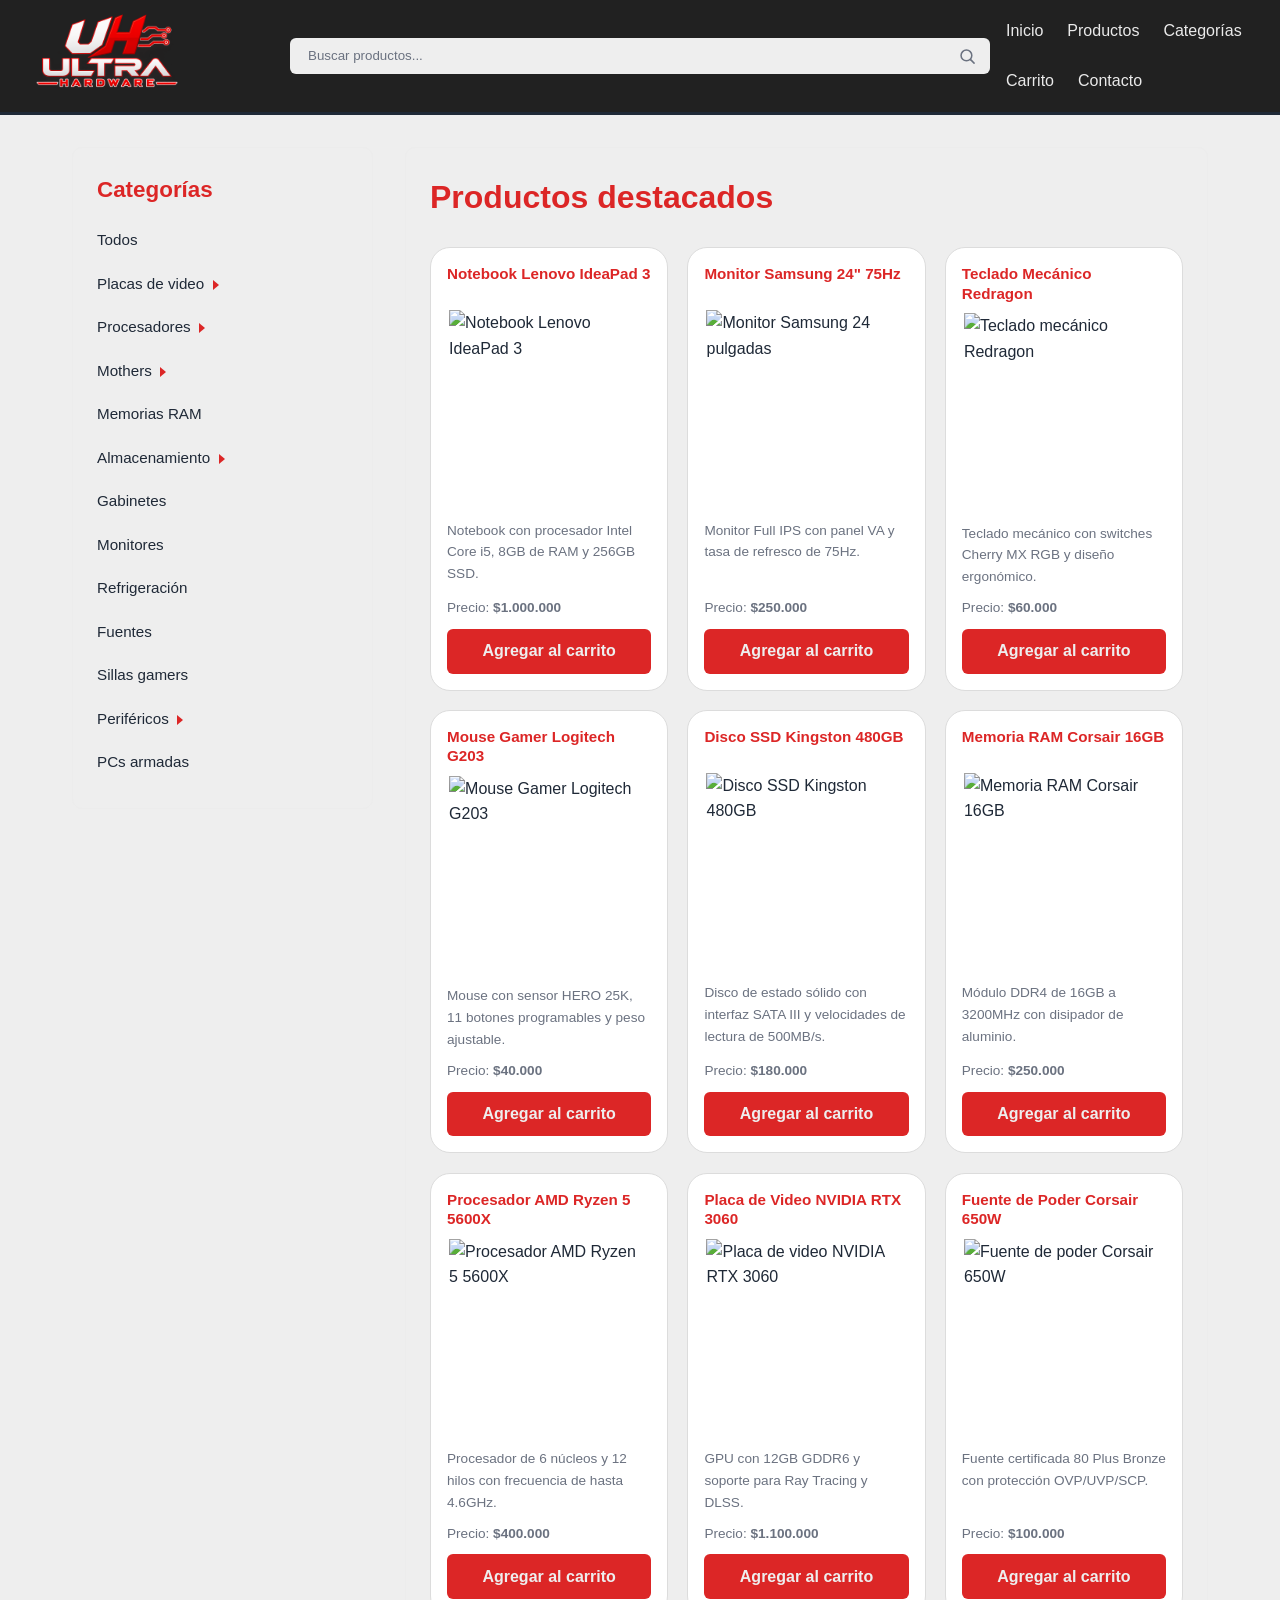
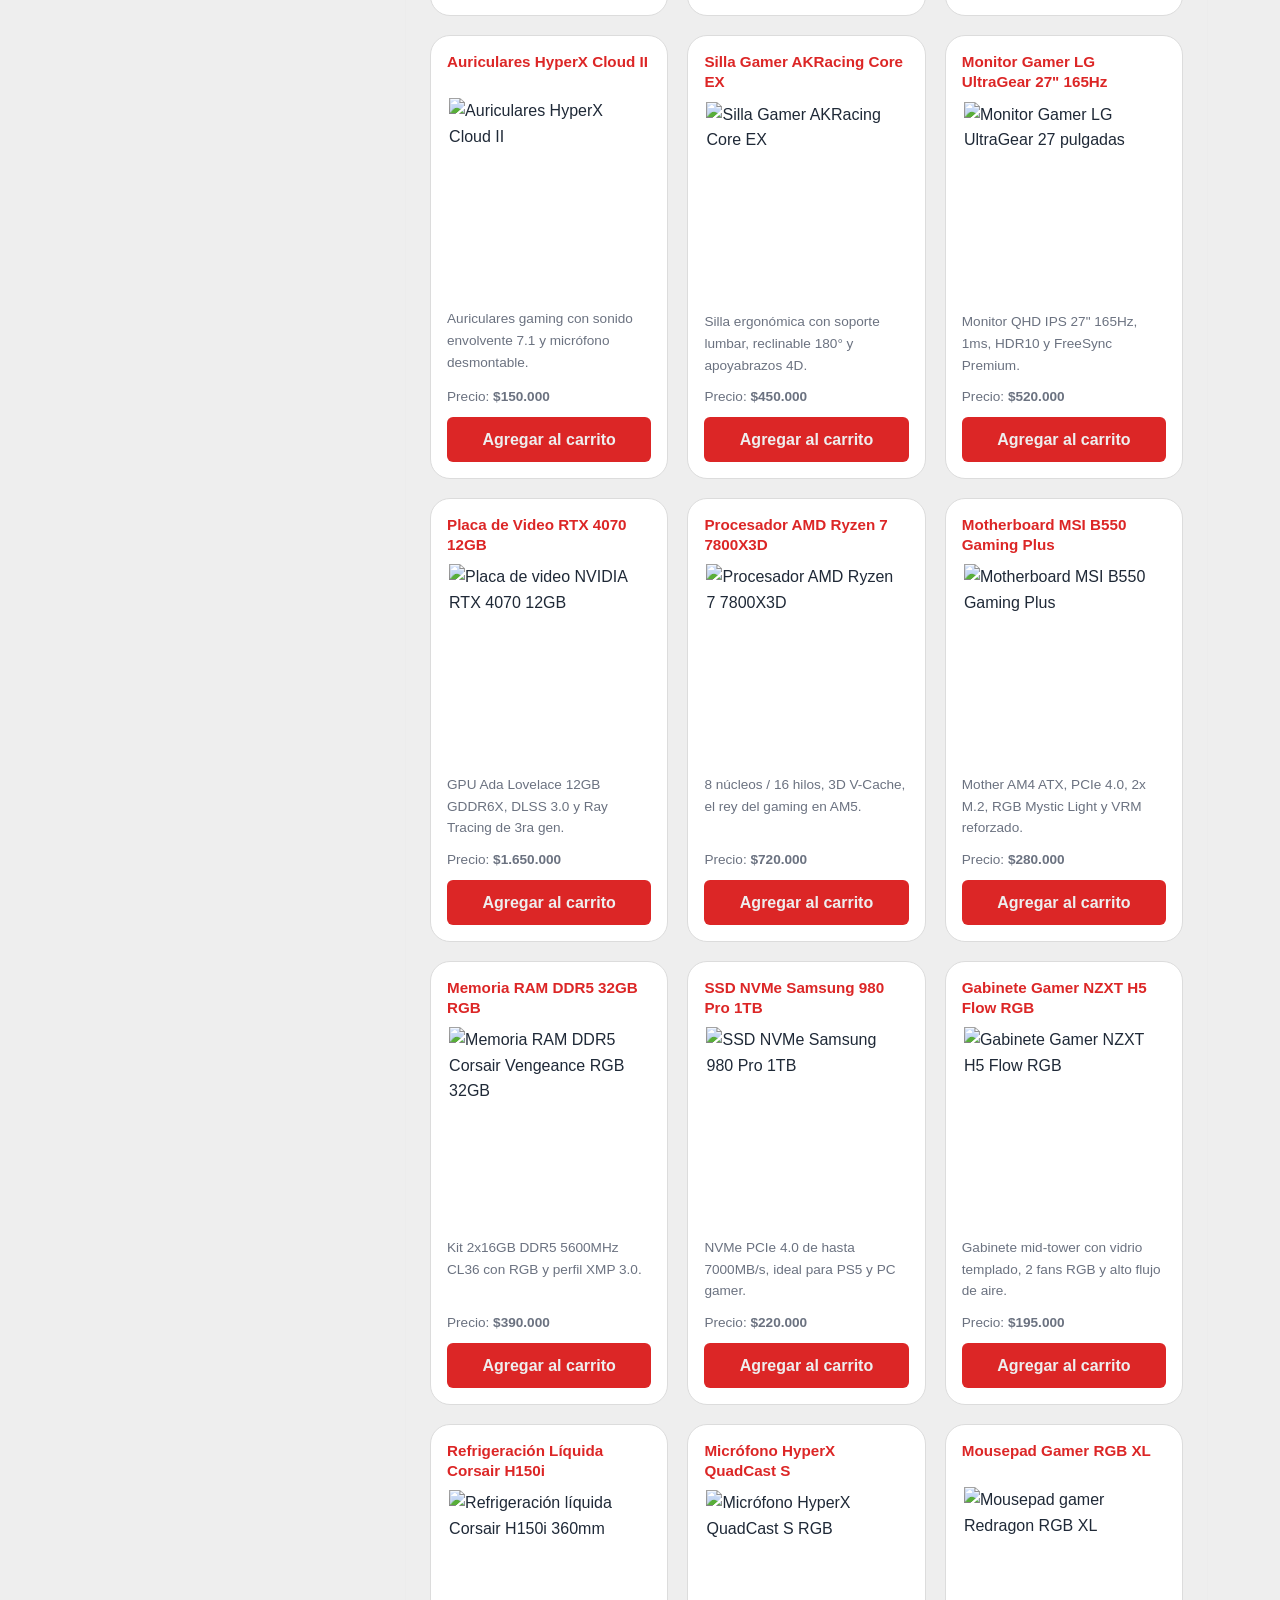
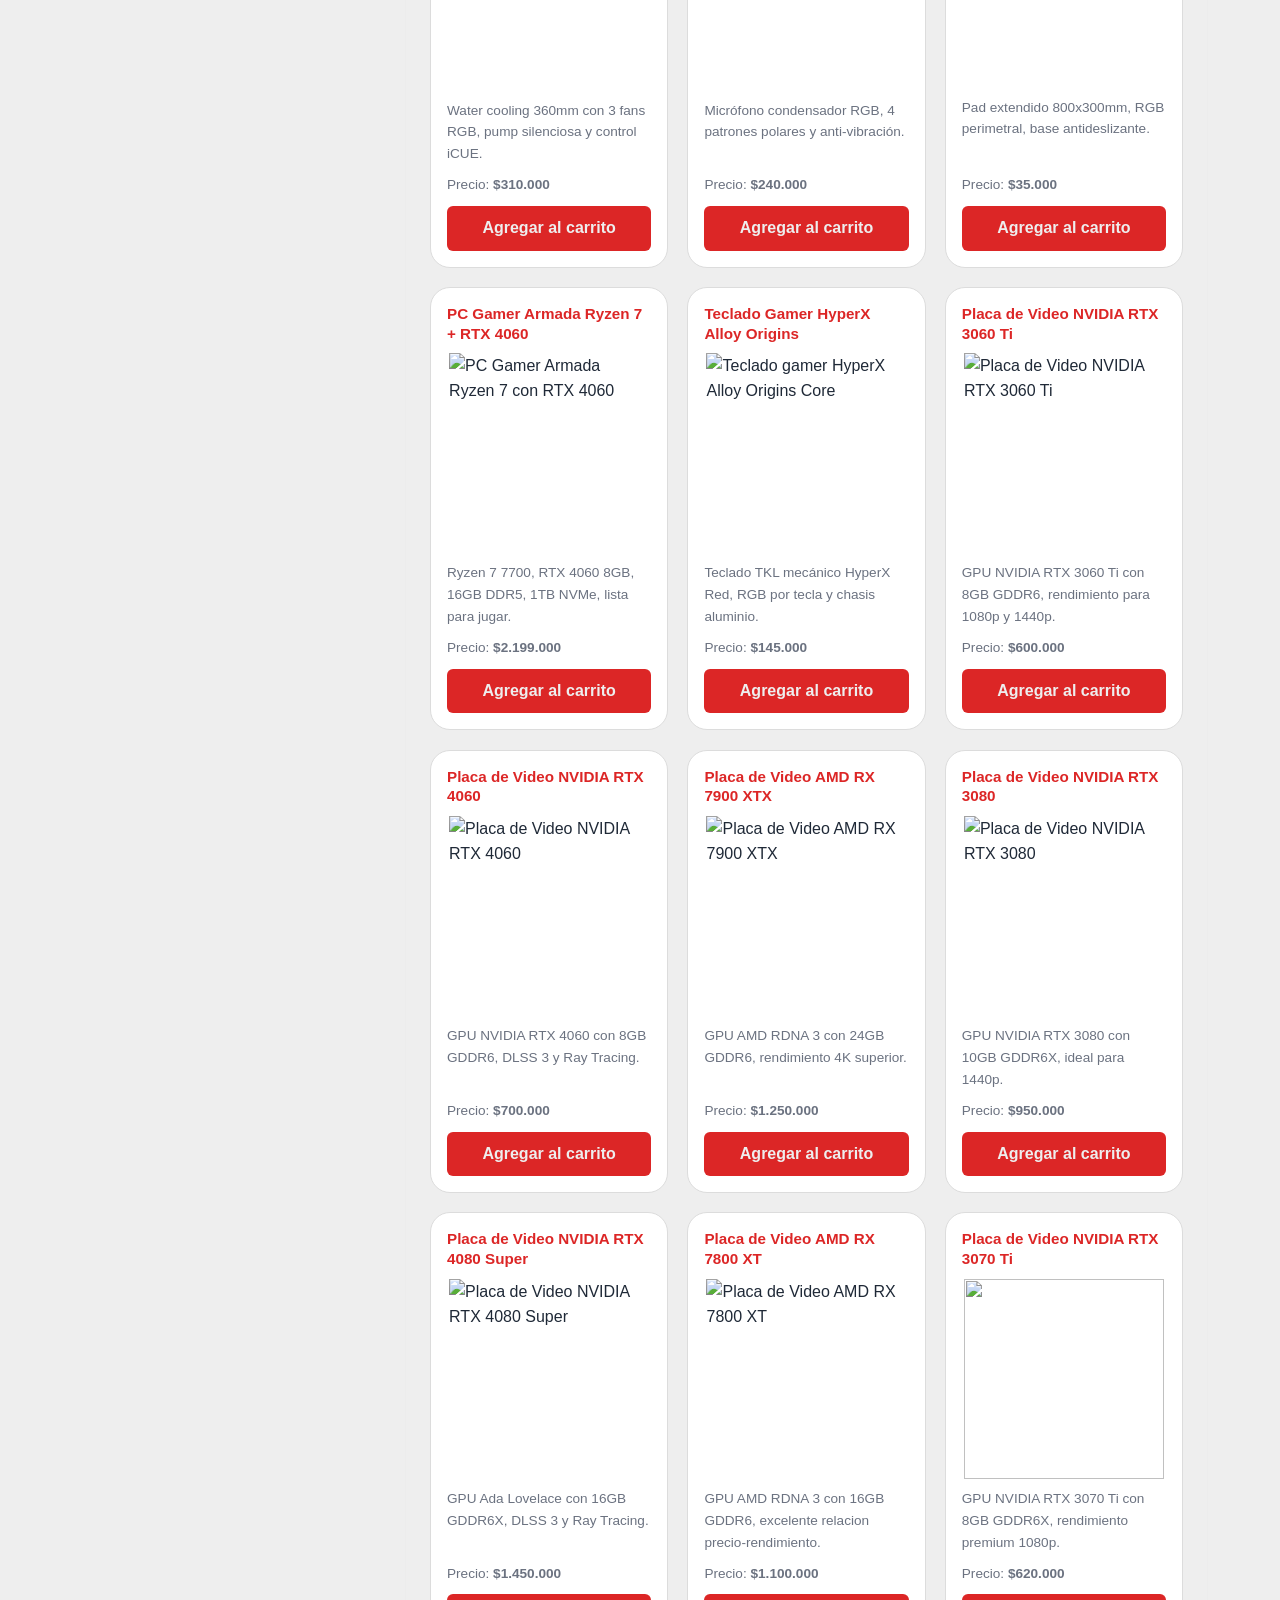
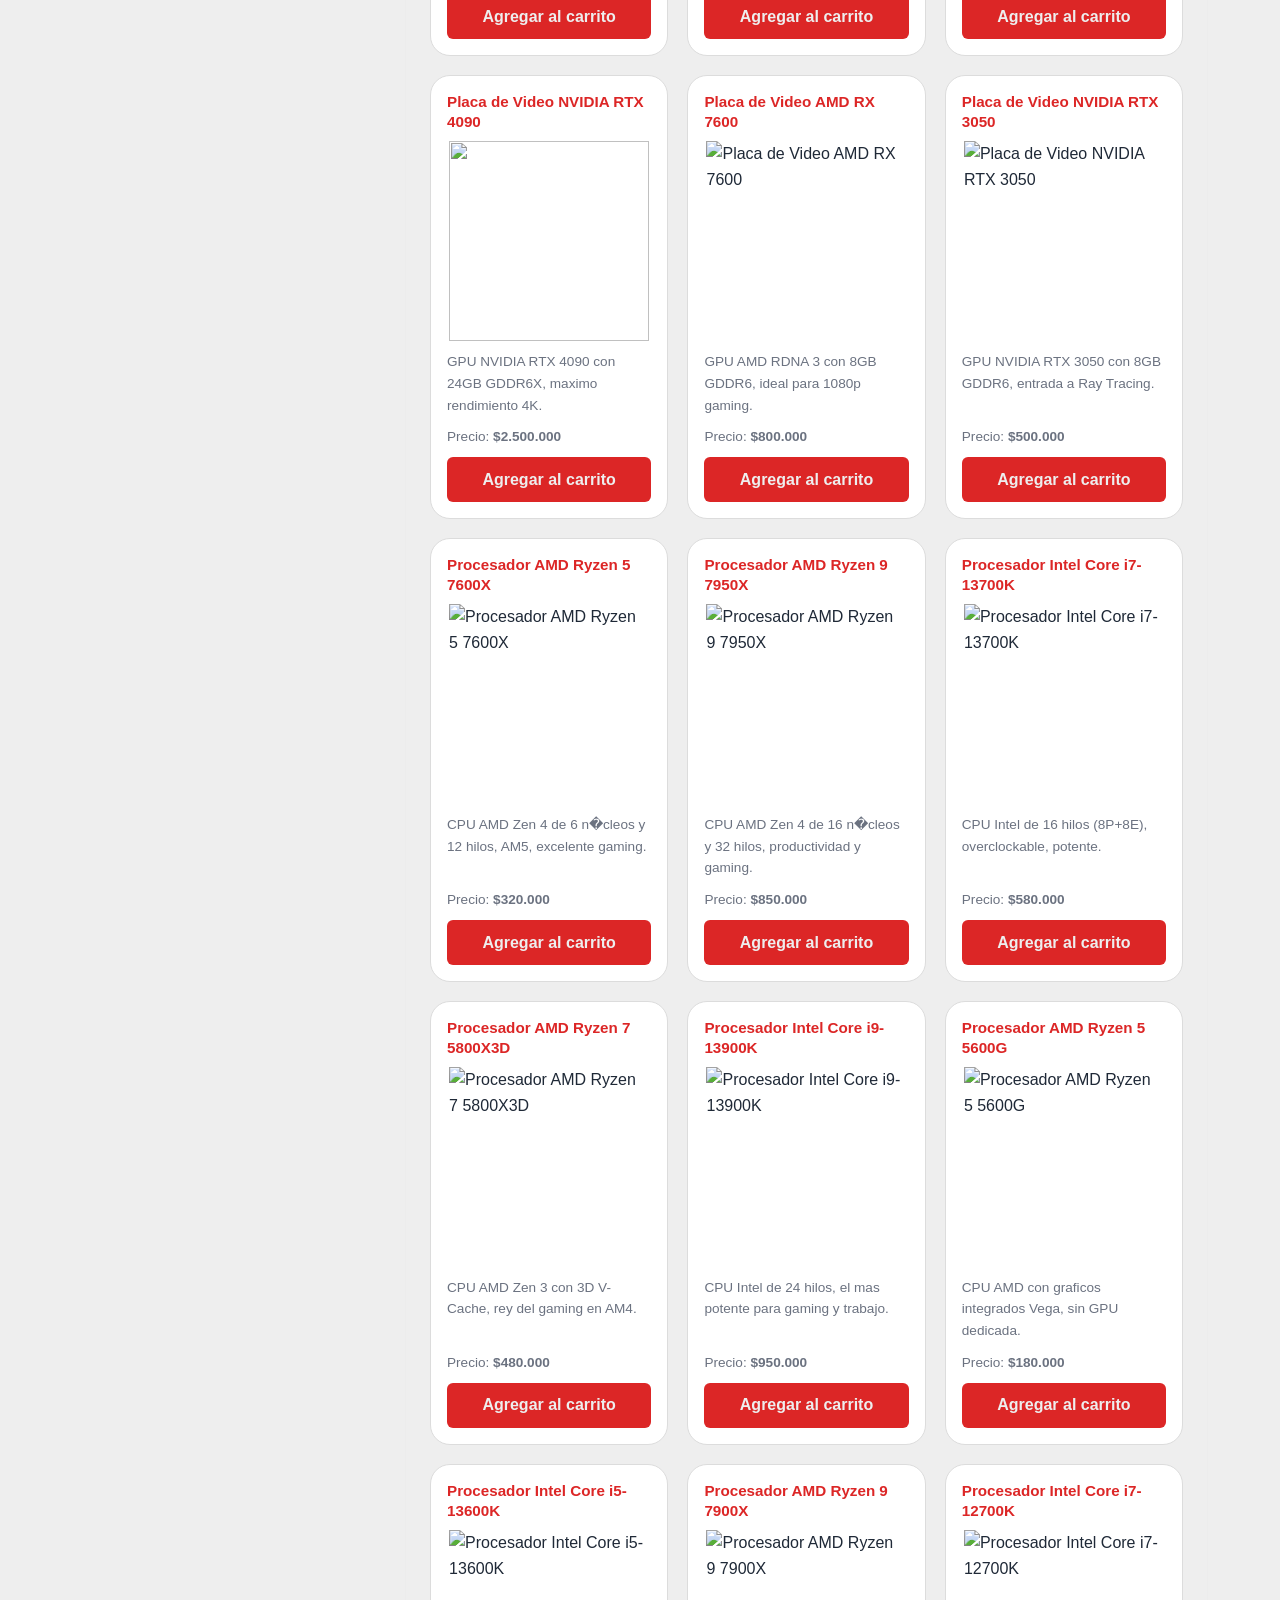
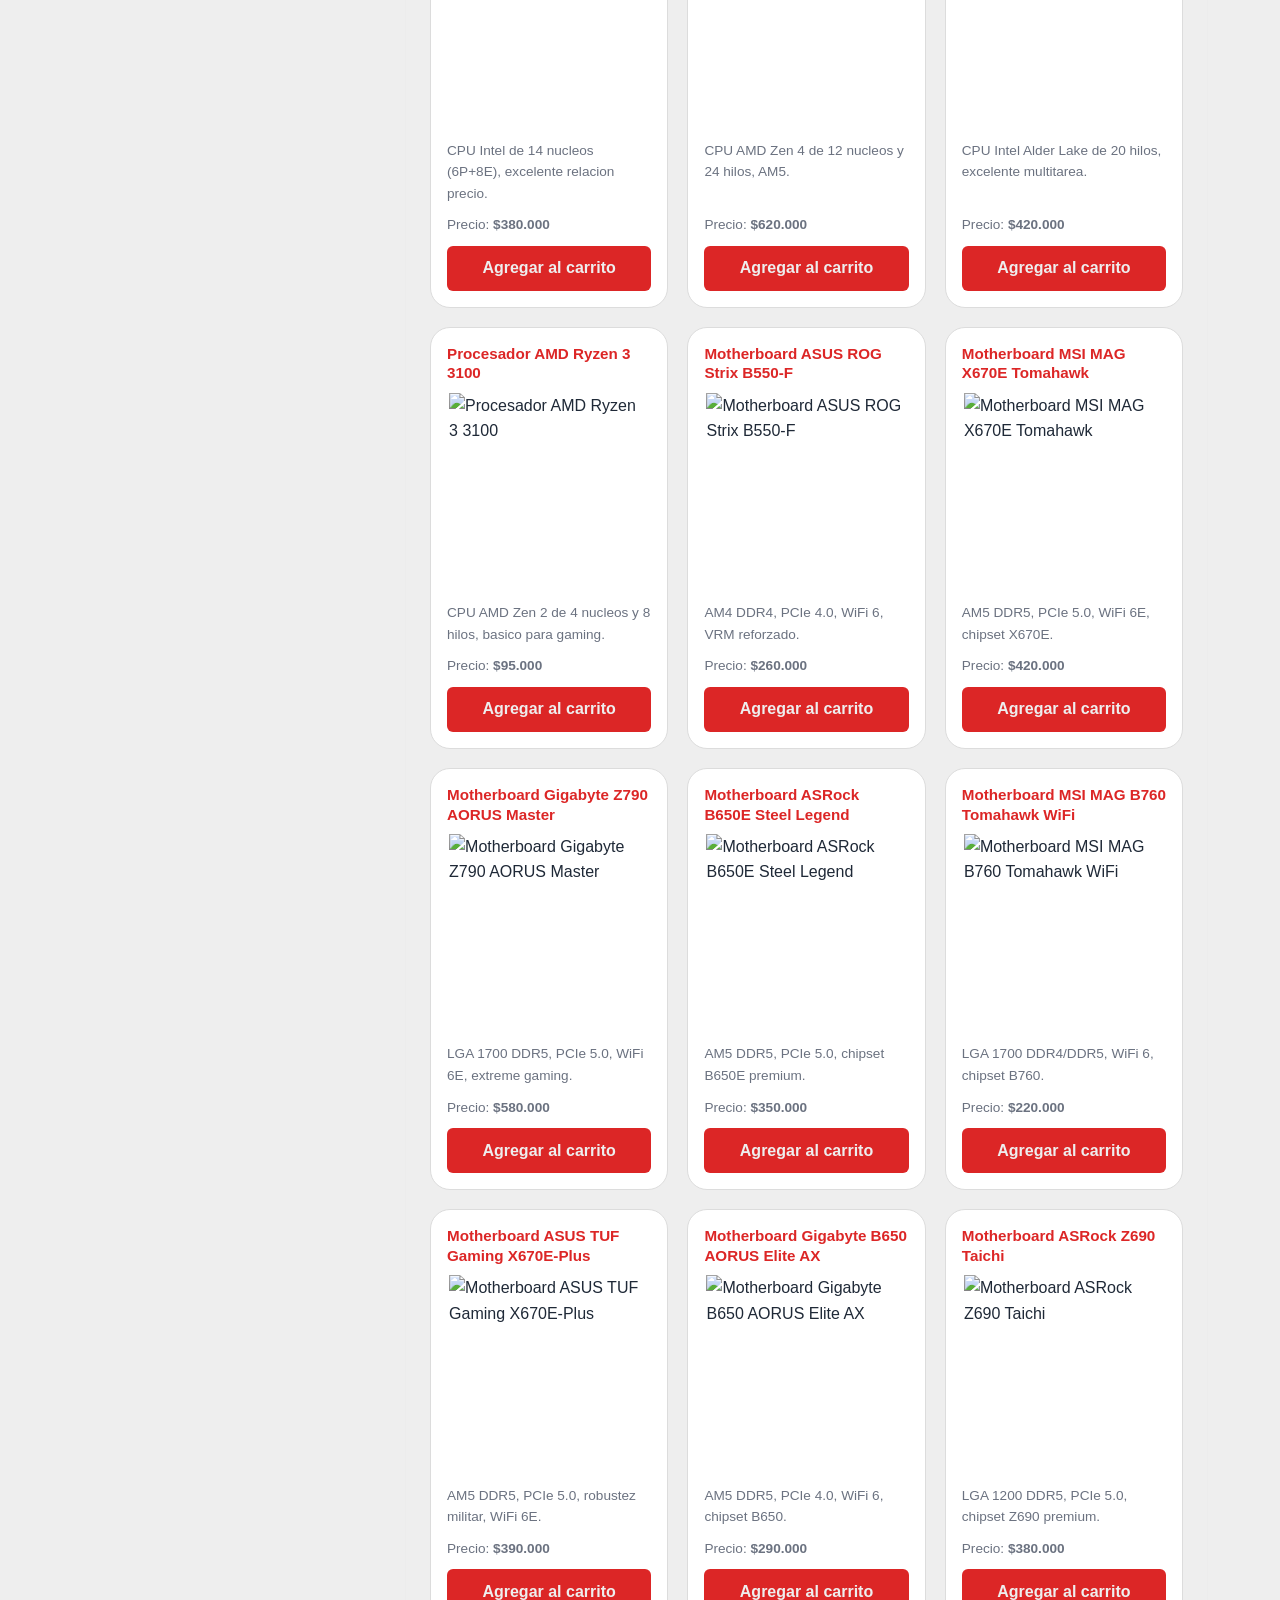
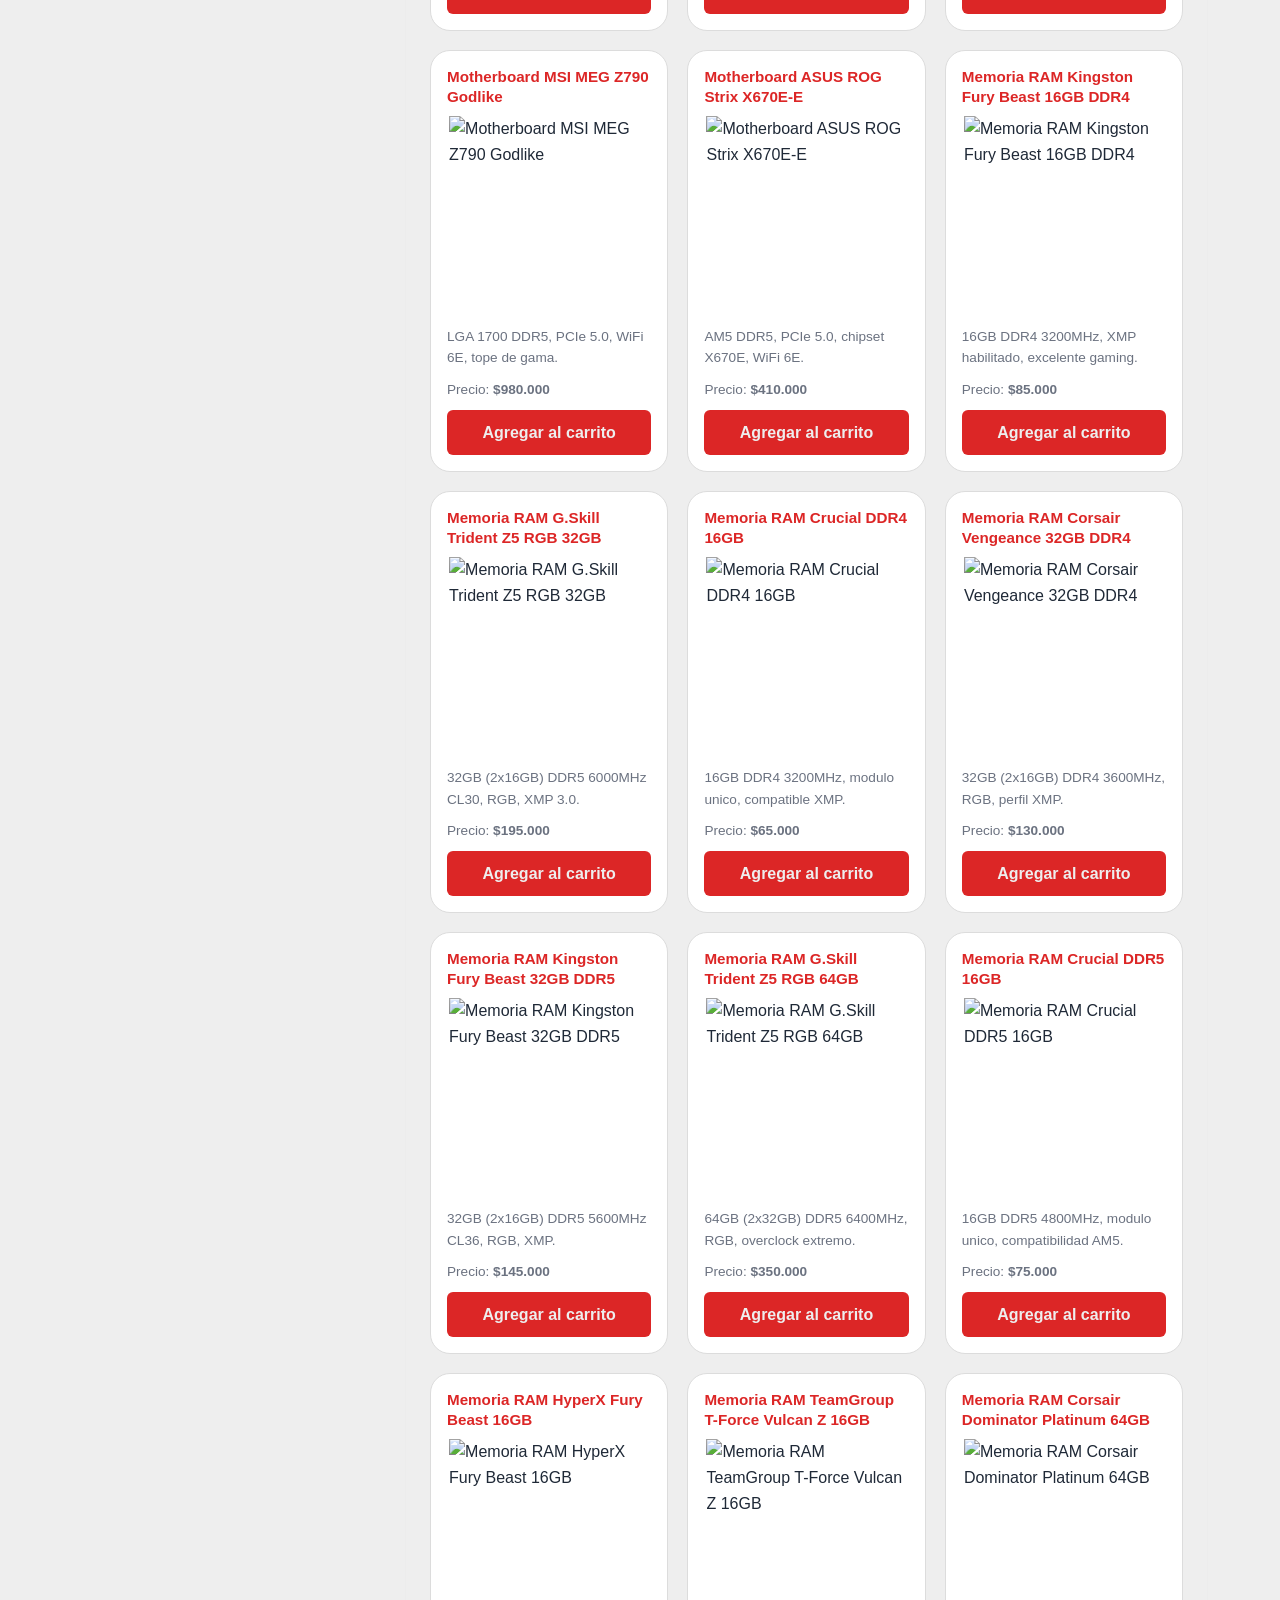
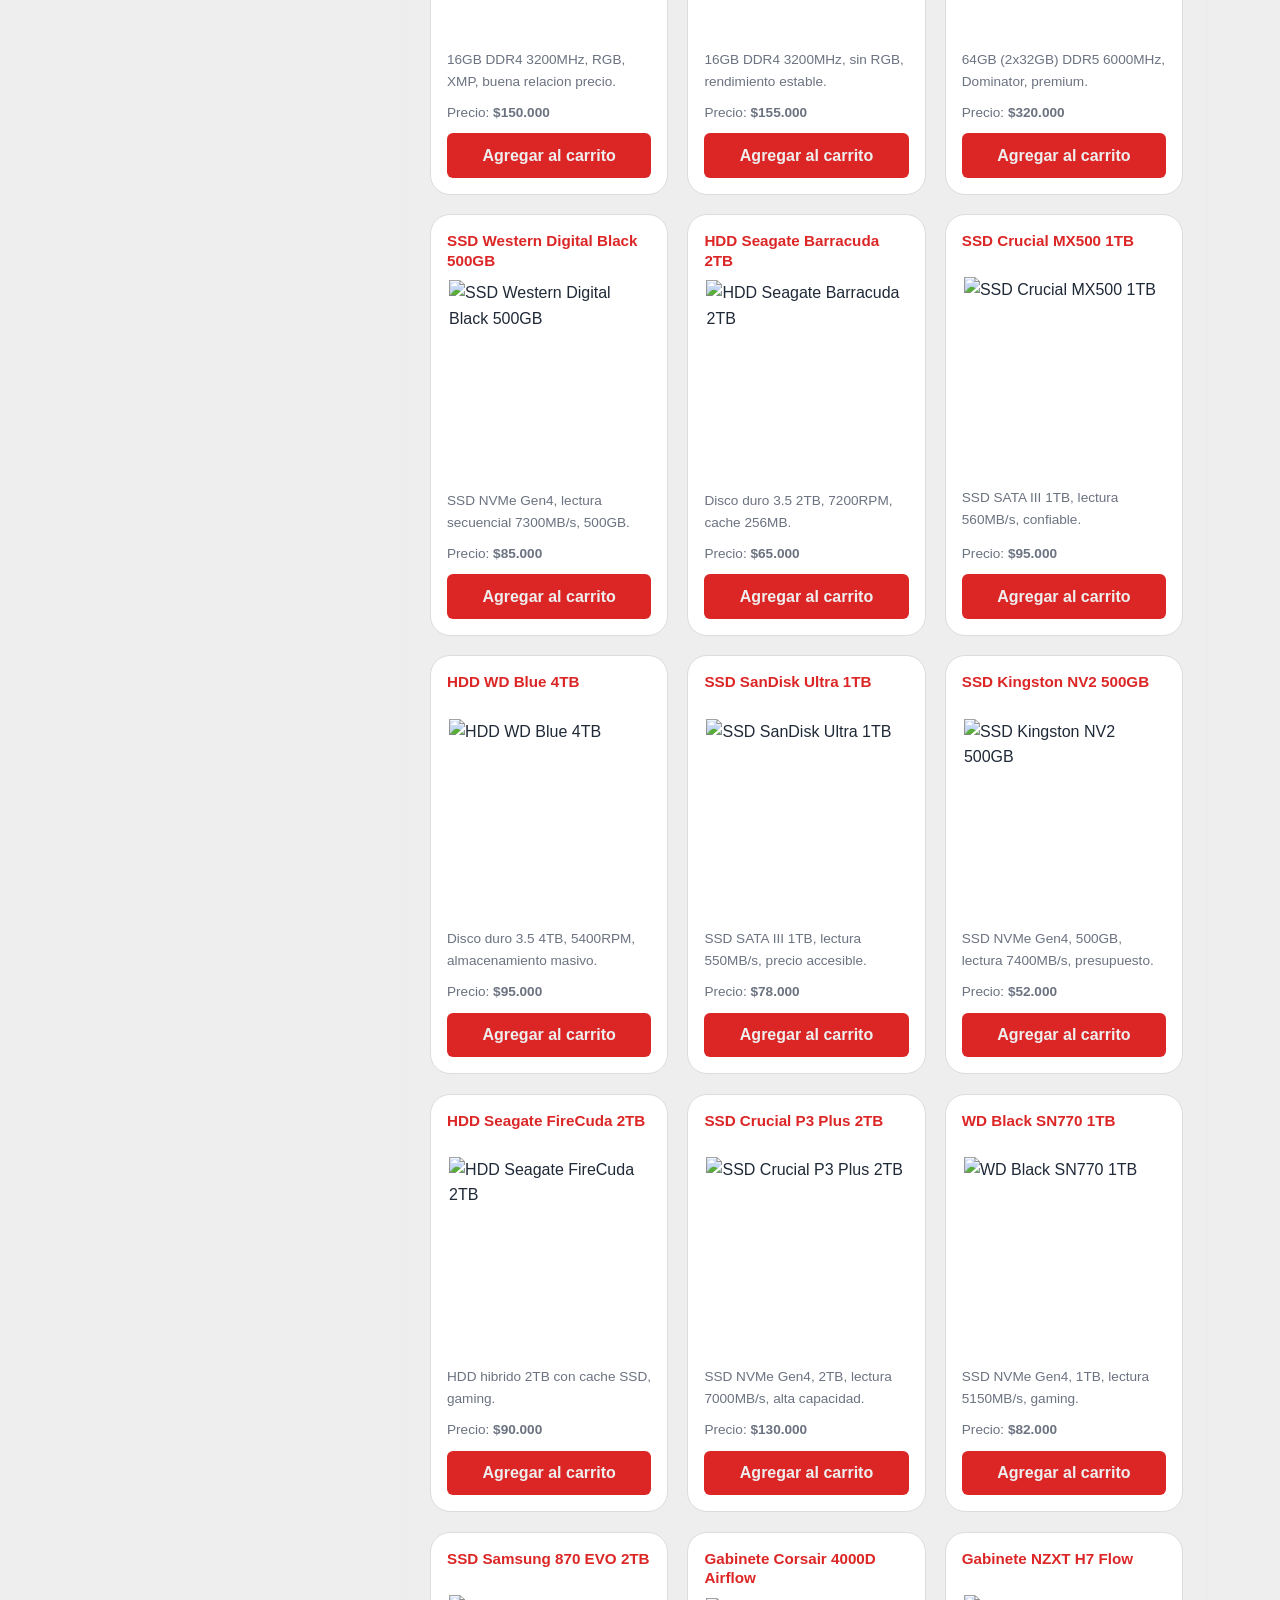
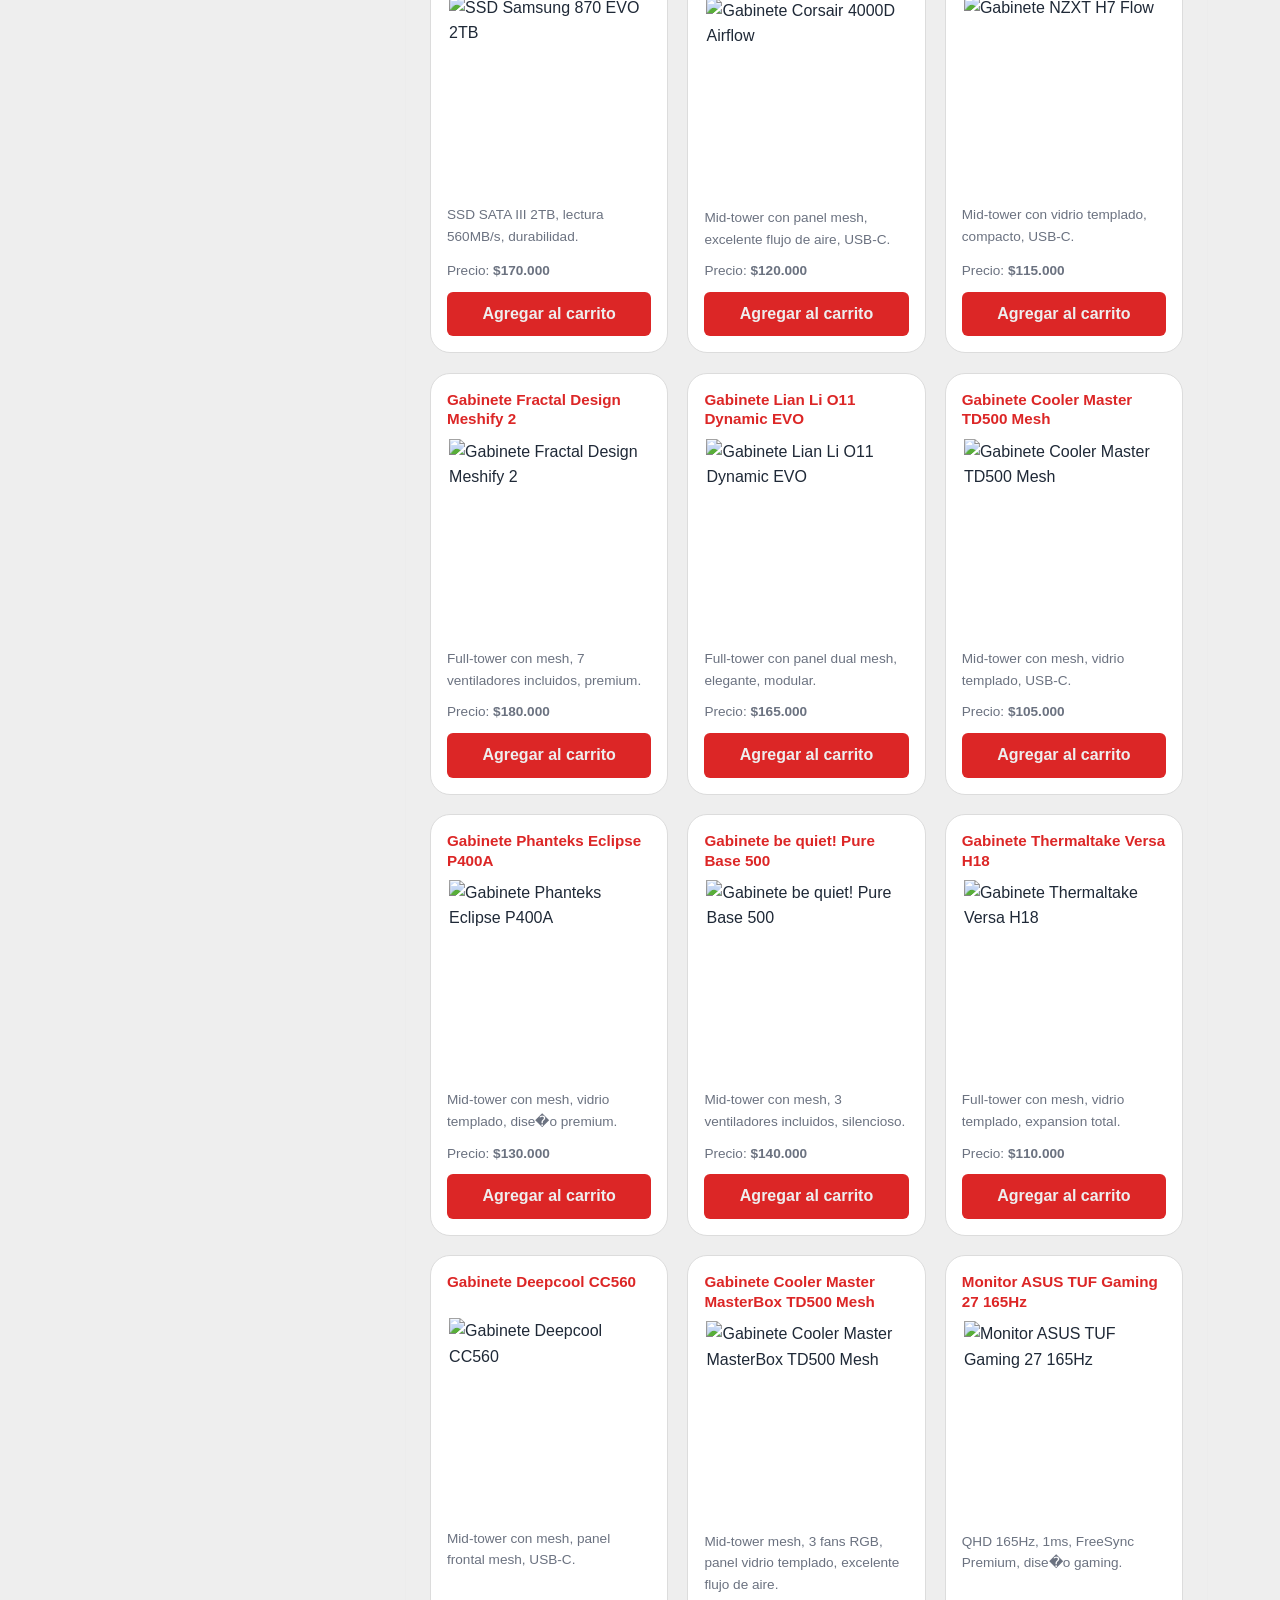
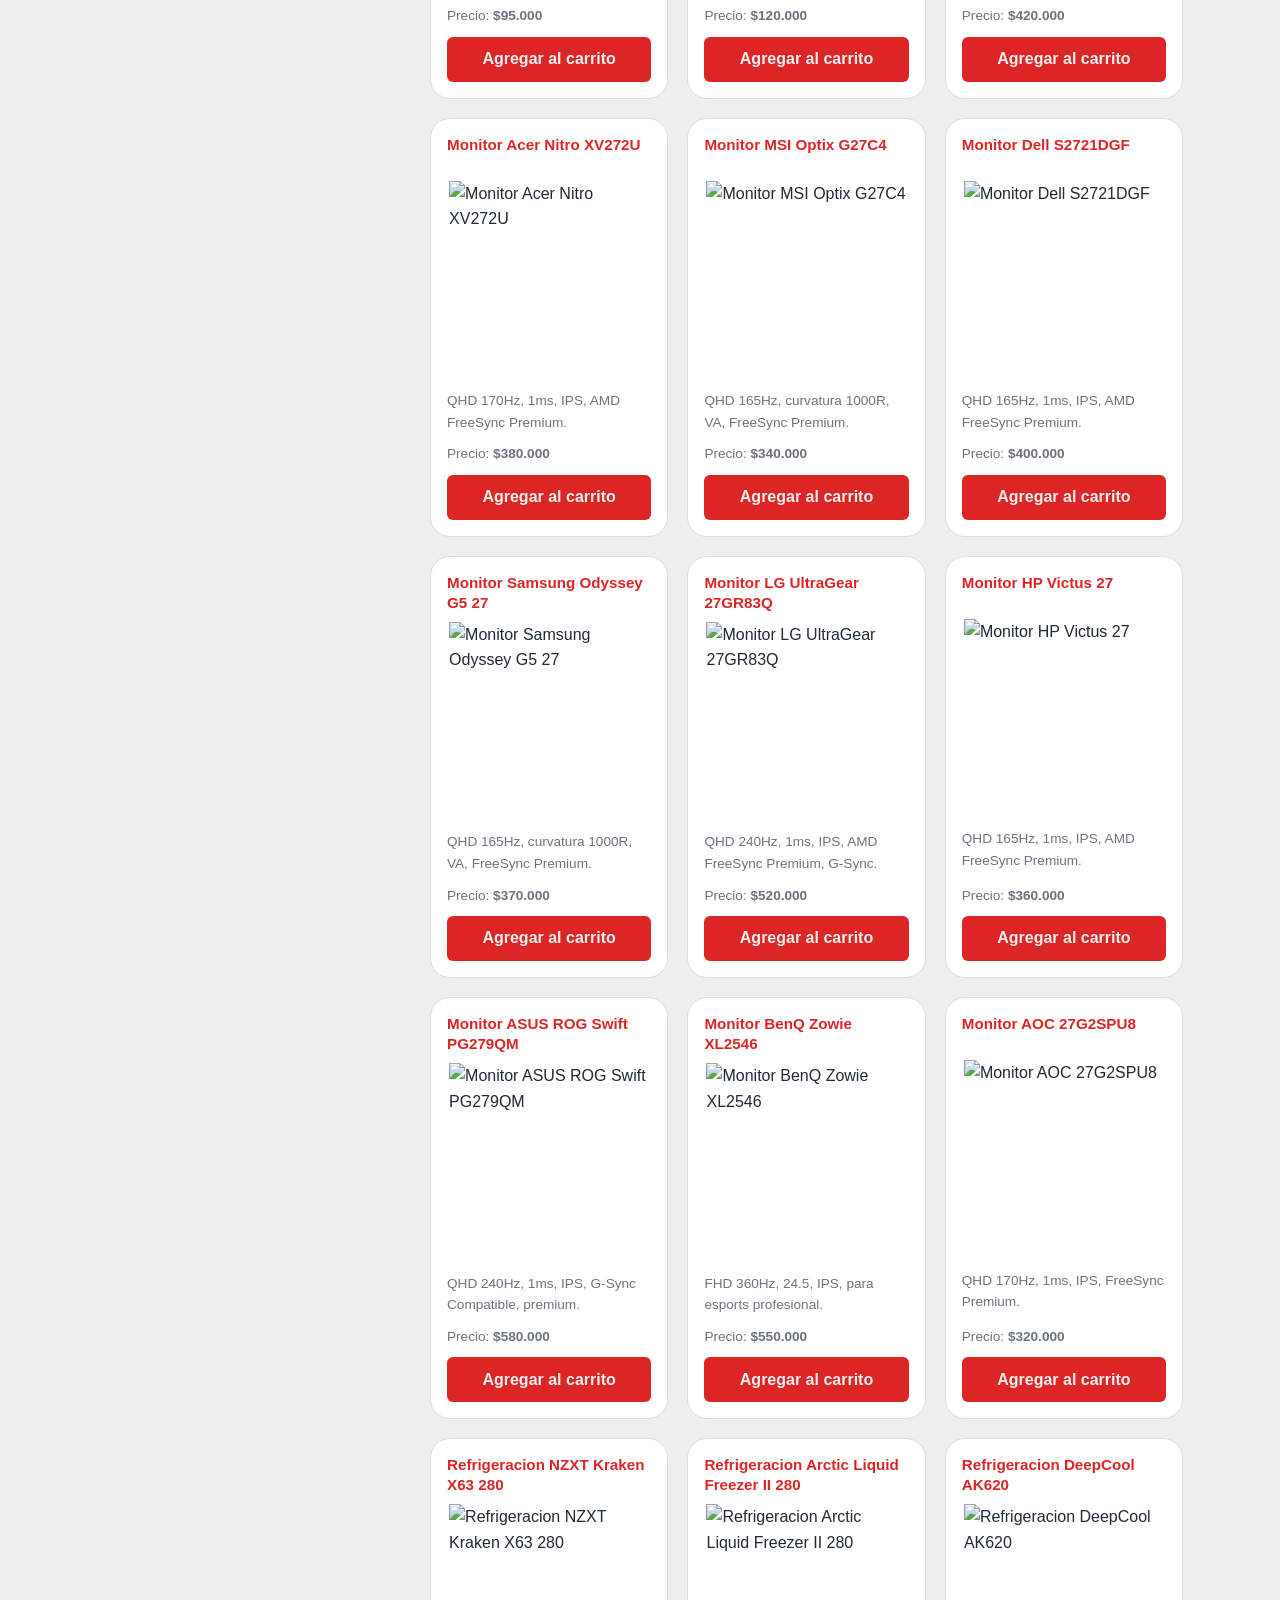
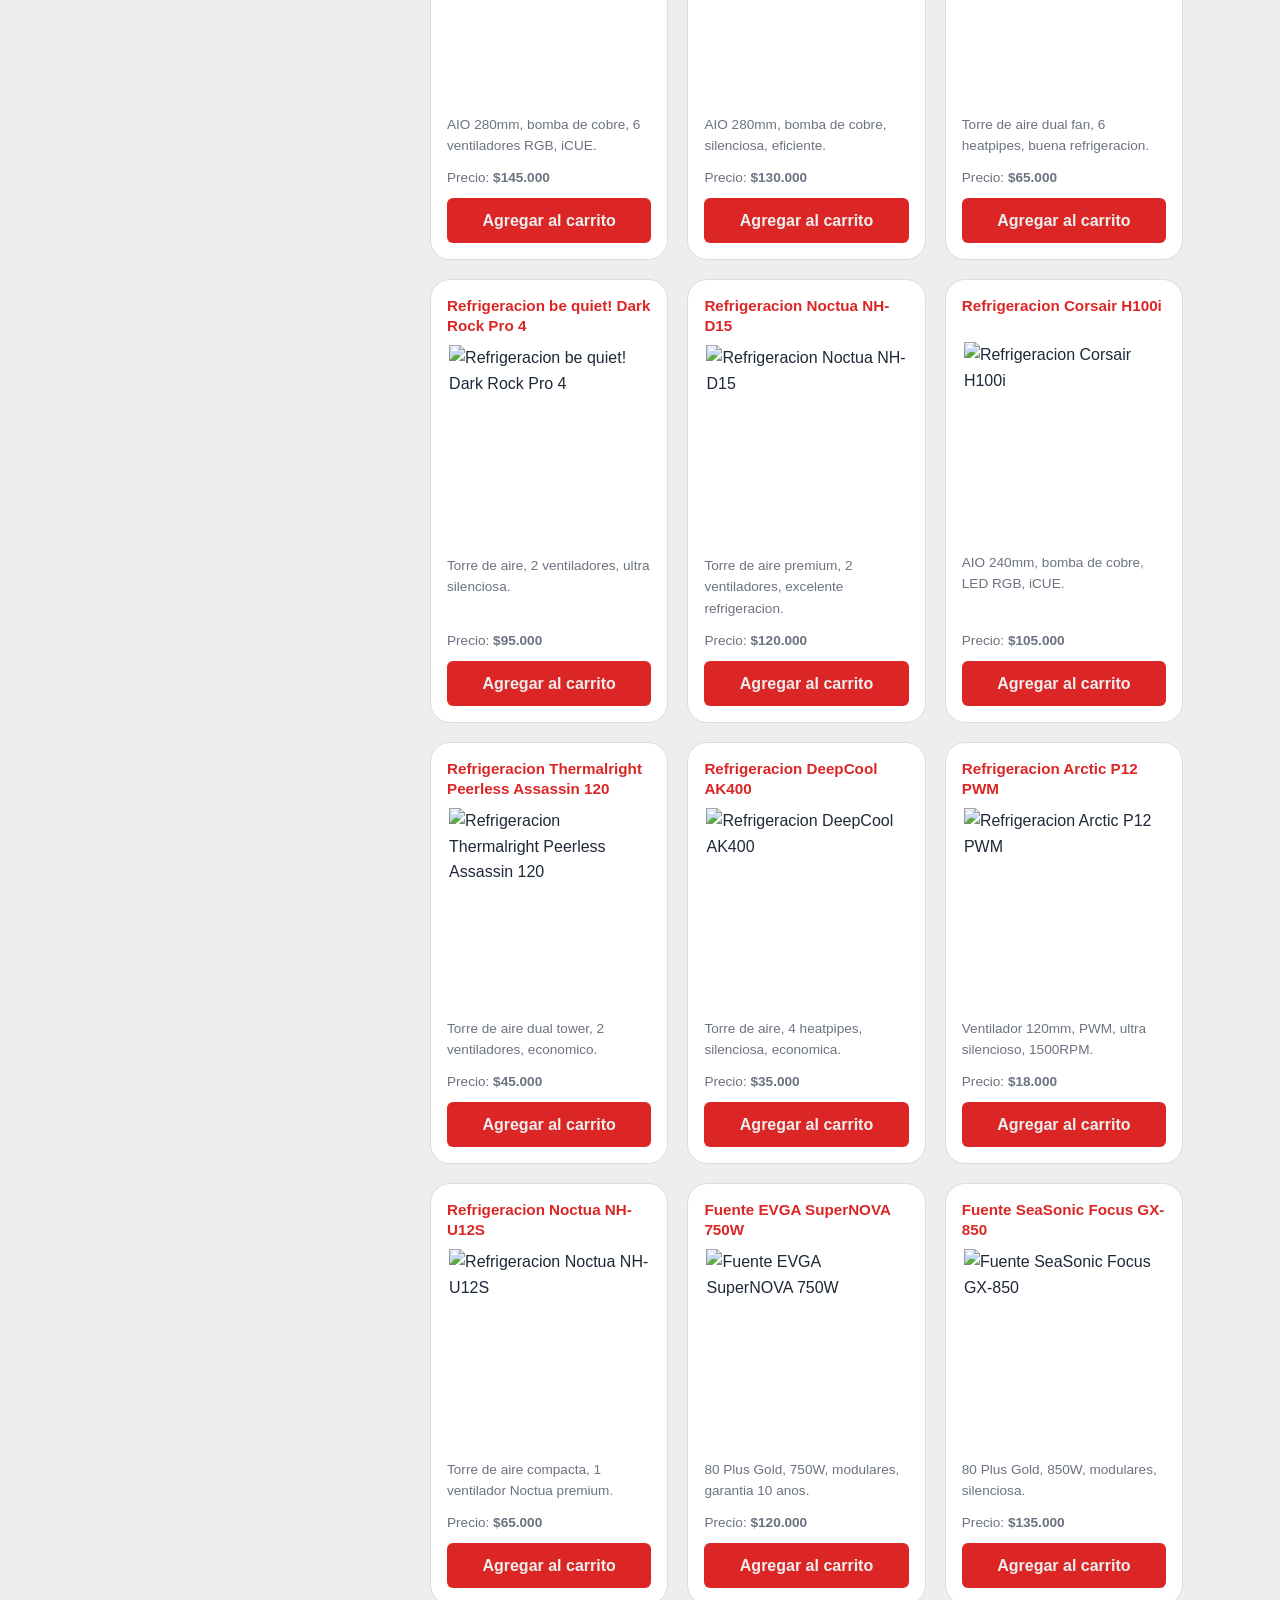
==== commit fadeba46: "Implement responsive design with mobile navigation and filters" ====
--- a/index.html
+++ b/index.html
@@ -21,7 +21,10 @@
                 <svg xmlns="http://www.w3.org/2000/svg" viewBox="0 0 24 24" fill="none" stroke="currentColor" stroke-width="2" stroke-linecap="round" stroke-linejoin="round" aria-hidden="true" focusable="false"><circle cx="11" cy="11" r="7"/><line x1="16.5" y1="16.5" x2="21" y2="21"/></svg>
             </button>
         </form>
-        <nav aria-label="Navegación principal">
+        <button type="button" class="menu-toggle" aria-label="Abrir menú de navegación" aria-expanded="false" aria-controls="menu-principal">
+            <svg xmlns="http://www.w3.org/2000/svg" viewBox="0 0 24 24" fill="none" stroke="currentColor" stroke-width="2" stroke-linecap="round" aria-hidden="true" focusable="false"><line x1="4" y1="7" x2="20" y2="7"/><line x1="4" y1="12" x2="20" y2="12"/><line x1="4" y1="17" x2="20" y2="17"/></svg>
+        </button>
+        <nav aria-label="Navegación principal" id="menu-principal">
             <ul>
                 <li><a href="index.html">Inicio</a></li>
                 <li><a href="#destacados">Productos</a></li>
@@ -1442,7 +1445,12 @@
         <aside id="filtros" aria-labelledby="filtros-titulo">
             <h2 id="filtros-titulo">Categorías</h2>
 
-            <div class="filtro-categorias">
+            <button type="button" class="filtros-toggle" aria-expanded="false" aria-controls="filtros-lista">
+                Categorías
+                <span class="flecha-menu" aria-hidden="true"></span>
+            </button>
+
+            <div class="filtro-categorias" id="filtros-lista">
                 <label for="cat-todos">Todos</label>
 
                 <label for="cat-placas-de-video">Placas de video<span class="flecha" aria-hidden="true"></span></label>
@@ -1628,5 +1636,6 @@
             filtrar();
         })();
     </script>
+    <script src="menu.js"></script>
 </body>
 </html>
--- a/style.css
+++ b/style.css
@@ -54,6 +54,27 @@
 nav ul a { color: rgba(255, 255, 255, 0.904); font-weight: 500; }
 nav ul a:hover { color: var(--rojo); text-decoration: none; }
 
+/* ==== Botón menú hamburguesa ==== */
+.menu-toggle {
+    display: none;
+    align-items: center;
+    justify-content: center;
+    width: 2.6rem;
+    height: 2.6rem;
+    padding: 0;
+    background: transparent;
+    color: var(--blanco);
+    border: 1px solid rgba(255, 255, 255, 0.35);
+    border-radius: 6px;
+    cursor: pointer;
+}
+
+.menu-toggle:hover { background: rgba(255, 255, 255, 0.12); }
+
+.menu-toggle:focus-visible { outline: 2px solid var(--rojo); outline-offset: 2px; }
+
+.menu-toggle svg { width: 1.5rem; height: 1.5rem; display: block; }
+
 /* ==== Buscador en el header ==== */
 .buscador {
     position: relative;
@@ -71,7 +92,7 @@
     background: var(--blanco);
     color: var(--texto);
     font-family: inherit;
-    font-size: 0.95rem;
+    font-size: 095.rem;
     -webkit-appearance: none;
     appearance: none;
 }
@@ -210,6 +231,26 @@
     border-radius: 10px;
     padding: 1.5rem;
 }
+
+/* ==== Botón para abrir/ cerrar categorías en mobile ==== */
+.filtros-toggle {
+    display: none;
+    align-items: center;
+    justify-content: space-between;
+    width: 100%;
+    font-size: 1rem;
+}
+
+.filtros-toggle .flecha-menu {
+    width: 0;
+    height: 0;
+    border-left: 6px solid transparent;
+    border-right: 6px solid transparent;
+    border-top: 7px solid currentColor;
+    transition: transform 0.15s ease;
+}
+
+.filtros-toggle[aria-expanded="true"] .flecha-menu { transform: rotate(180deg); }
 
 /* ==== Radio buttons ocultos para filtrado ==== */
 .cat-input {
@@ -456,7 +497,7 @@
 table {
     width: 100%;
     border-collapse: collapse;
-    margin-bottom: 1.5rem;
+    margin-bottom: 1rem;
 }
 
 caption, th, td { text-align: left; }
@@ -465,15 +506,34 @@
 
 th, td { border: 1px solid var(--borde); padding: 0.7rem; }
 
-thead th { background: var(--rojo-claro); color: var(--rojo-oscuro); }
-
-tbody tr:hover { background: var(--rojo-claro); }
+thead th { color: var(--rojo-oscuro); }
+
 
 /* ==== Resumen carrito ==== */
 #resumen dl { display: grid; grid-template-columns: auto 1fr; gap: 0.5rem 1rem; margin-bottom: 1rem; }
 #resumen dt { font-weight: 500; }
 #resumen dd { text-align: right; }
 #resumen dd strong { font-size: 1.3rem; color: var(--rojo-oscuro); }
+
+/* ==== Carrito: rectángulos blancos para contraste ==== */
+.pagina-carrito main > section {
+    background: #ffffff;
+    border: 1.7px solid #dcdcdc;
+    border-radius: 10px;
+    box-shadow: 0 2px 8px rgba(0, 0, 0, 0.05);
+}
+
+.pagina-carrito th,
+.pagina-carrito td { border-color: #e0e0e0; }
+
+.pagina-carrito fieldset { border-color: #dcdcdc; }
+
+.pagina-carrito input[type="text"],
+.pagina-carrito input[type="email"],
+.pagina-carrito input[type="tel"],
+.pagina-carrito input[type="number"],
+.pagina-carrito select,
+.pagina-carrito textarea { border-color: #c9c9c9; }
 
 /* ==== Contacto ==== */
 main > section,
@@ -490,6 +550,24 @@
 #datos ul { list-style: none; }
 #datos ul li { padding: 0.3rem 0; }
 
+/* ==== Contacto: rectángulos blancos para contraste ==== */
+.pagina-contacto main > section {
+    background: #ffffff;
+    border: 1.7px solid #dcdcdc;
+    border-radius: 10px;
+    box-shadow: 0 2px 8px rgba(0, 0, 0, 0.05);
+}
+
+.pagina-contacto fieldset { border-color: #dcdcdc; }
+
+.pagina-contacto input[type="text"],
+.pagina-contacto input[type="email"],
+.pagina-contacto input[type="tel"],
+.pagina-contacto select,
+.pagina-contacto textarea { border-color: #c9c9c9; }
+
+.pagina-contacto #formulario-titulo { margin-top: 1.75rem; }
+
 /* ==== Footer ==== */
 footer {
     background: #212121;
@@ -517,15 +595,79 @@
 }
 
 /* ==== Responsive ==== */
+@media (max-width: 1200px) {
+    header { grid-template-columns: auto minmax(0, 1fr) auto; }
+    .buscador { min-width: 0; }
+    .buscador input[type="search"] { width: 100%; }
+}
+
 @media (max-width: 768px) {
-    header { grid-template-columns: 1fr; padding: 1rem; }
-    header > p, header nav { justify-self: start; }
-    .buscador { width: 100%; min-width: 0; justify-self: stretch; }
+    header {
+        grid-template-columns: minmax(0, 1fr) auto;
+        grid-template-areas:
+            "logo toggle"
+            "buscador buscador"
+            "menu menu";
+        padding: 0.8rem 1rem;
+        row-gap: 0.8rem;
+    }
+
+    header > p { grid-area: logo; justify-self: start; }
+    header > p img { width: 120px; height: auto; }
+
+    .buscador {
+        grid-area: buscador;
+        width: 100%;
+        min-width: 0;
+        justify-self: stretch;
+    }
+
     .buscador input[type="search"] { width: 100%; }
-    nav ul { flex-direction: column; gap: 0.6rem; }
+
+    .menu-toggle { grid-area: toggle; display: inline-flex; }
+
+    header nav {
+        grid-area: menu;
+        justify-self: stretch;
+        display: none;
+    }
+
+    header nav.menu-abierto { display: block; }
+
+    header nav.menu-abierto ul {
+        flex-direction: column;
+        gap: 0;
+        background: #2f2f2f;
+        border: 1px solid #3d3d3d;
+        border-radius: 8px;
+        overflow: hidden;
+    }
+
+    header nav.menu-abierto ul li + li { border-top: 1px solid #3d3d3d; }
+
+    header nav.menu-abierto ul a {
+        display: block;
+        padding: 0.8rem 1rem;
+    }
+
     main { padding: 0 1rem; margin: 1rem auto; }
-    #filtros { position: static; }
+    #filtros { position: static; padding: 1rem; }
+    #filtros h2 { display: none; }
+    .filtros-toggle { display: flex; }
+    #filtros .filtro-categorias { display: none; }
+    #filtros.filtros-abierto .filtro-categorias { display: flex; }
     footer { flex-direction: column; }
+    h1 { font-size: 1.6rem; }
+    h2 { font-size: 1.2rem; }
+    .tabla-scroll { overflow-x: auto; -webkit-overflow-scrolling: touch; }
+}
+
+@media (max-width: 480px) {
+    header > p img { width: 100px; height: auto; }
+    #destacados article img { width: 160px; height: 160px; }
+    main > section,
+    #filtros,
+    #datos { padding: 1rem; }
 }
 
 article[id] {
@@ -535,3 +677,76 @@
     max-width: 1000px;
     margin: 0 auto;
 }
+
+@media (max-width: 768px) {
+    article[id] {
+        padding: 1.5rem 1rem;
+        border-radius: 12px;
+    }
+}
+
+/* ==== Carrito en mobile: cada fila pasa a ser una tarjeta ==== */
+@media (max-width: 640px) {
+    .pagina-carrito .tabla-scroll {
+        overflow-x: visible;
+    }
+
+    .pagina-carrito .tabla-scroll table {
+        display: block;
+        width: 100%;
+        min-width: 0;
+    }
+
+    .pagina-carrito .tabla-scroll caption {
+        display: block;
+        text-align: left;
+        margin-bottom: 0.75rem;
+    }
+
+    .pagina-carrito .tabla-scroll thead {
+        display: none;
+    }
+
+    .pagina-carrito .tabla-scroll tbody {
+        display: block;
+        width: 100%;
+    }
+
+    .pagina-carrito .tabla-scroll tr {
+        display: block;
+        background: #ffffff;
+        border: 1.7px solid #dcdcdc;
+        border-radius: 10px;
+        padding: 0.4rem 0.9rem;
+        margin-bottom: 0.8rem;
+        box-shadow: 0 2px 8px rgba(0, 0, 0, 0.05);
+    }
+
+    .pagina-carrito .tabla-scroll td {
+        display: flex;
+        justify-content: space-between;
+        align-items: baseline;
+        gap: 1rem;
+        width: auto;
+        border: none;
+        border-bottom: 1px solid var(--borde);
+        padding: 0.55rem 0;
+        text-align: right;
+    }
+
+    .pagina-carrito .tabla-scroll td:last-child {
+        border-bottom: none;
+    }
+
+    .pagina-carrito .tabla-scroll td::before {
+        content: attr(data-label);
+        font-weight: 600;
+        color: var(--rojo-oscuro);
+        text-align: left;
+    }
+
+    .pagina-carrito .tabla-scroll td:first-child {
+        font-weight: 700;
+        color: var(--texto);
+    }
+}
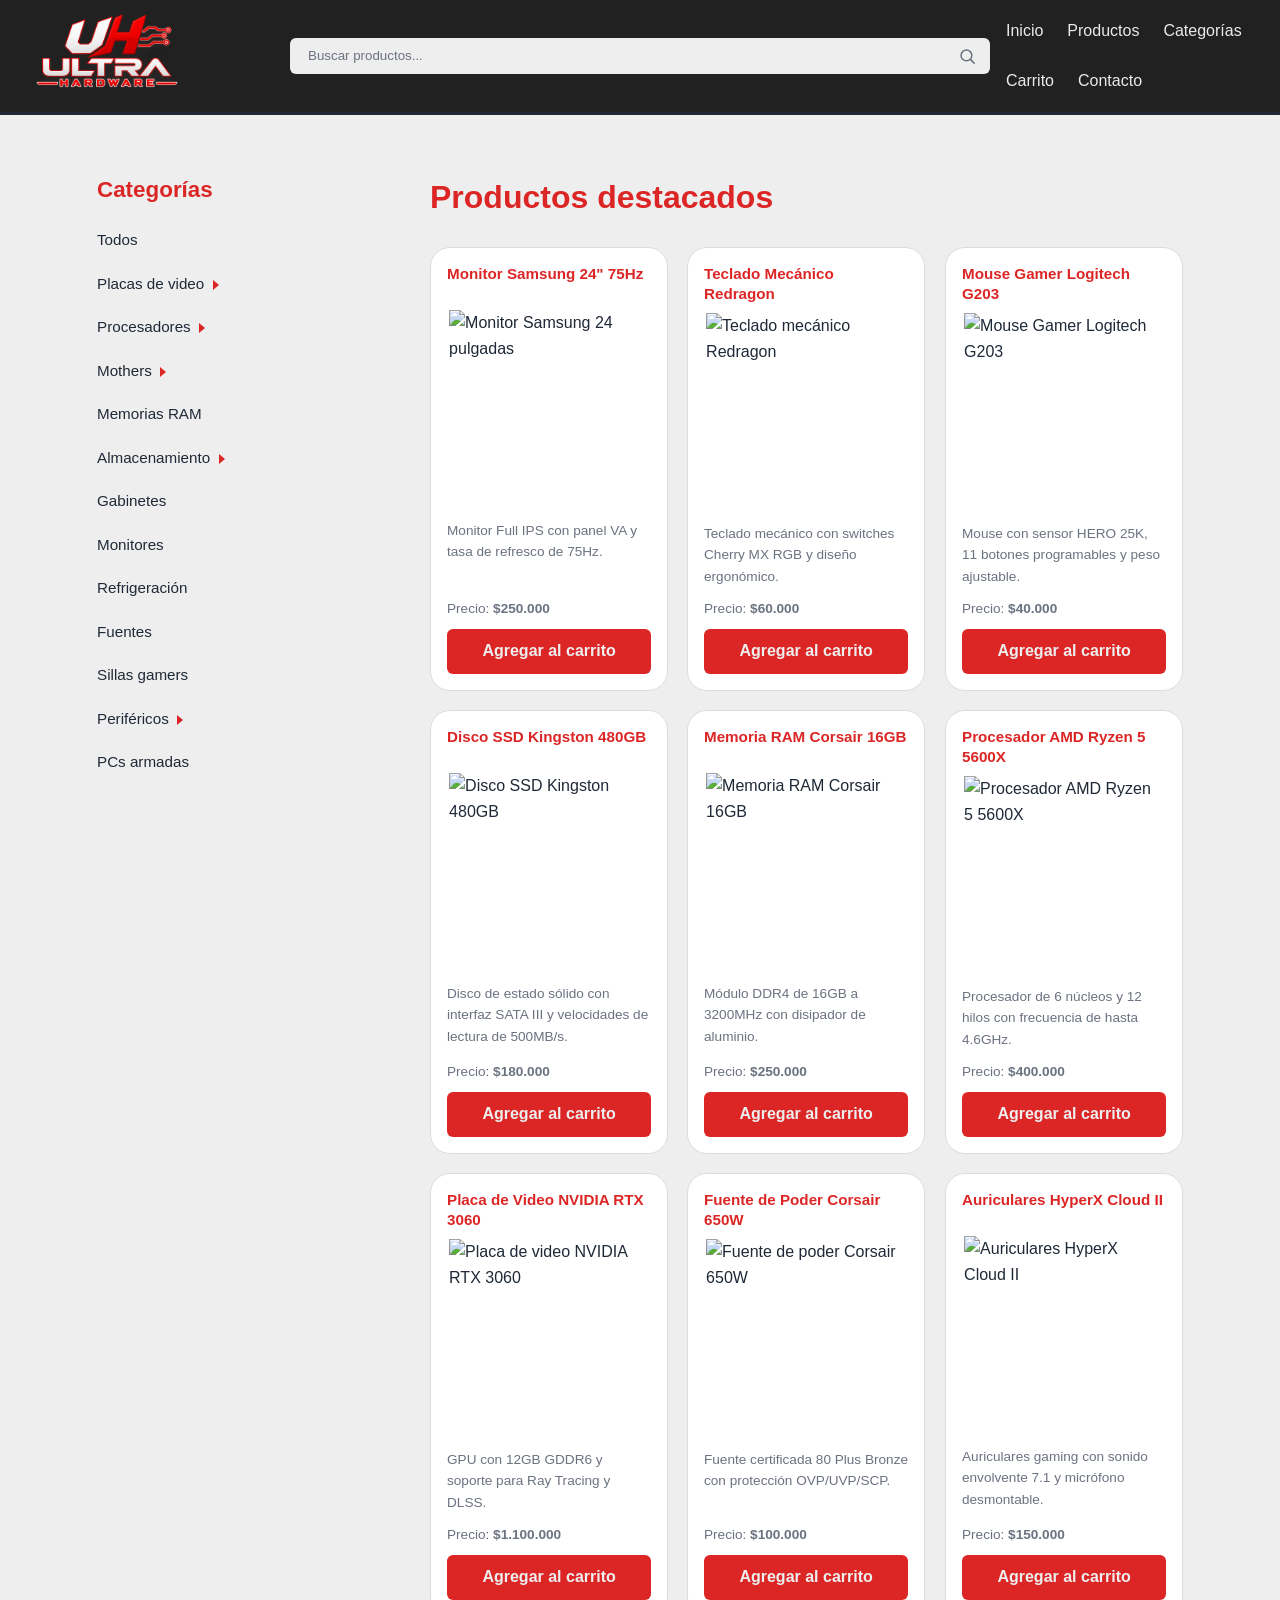
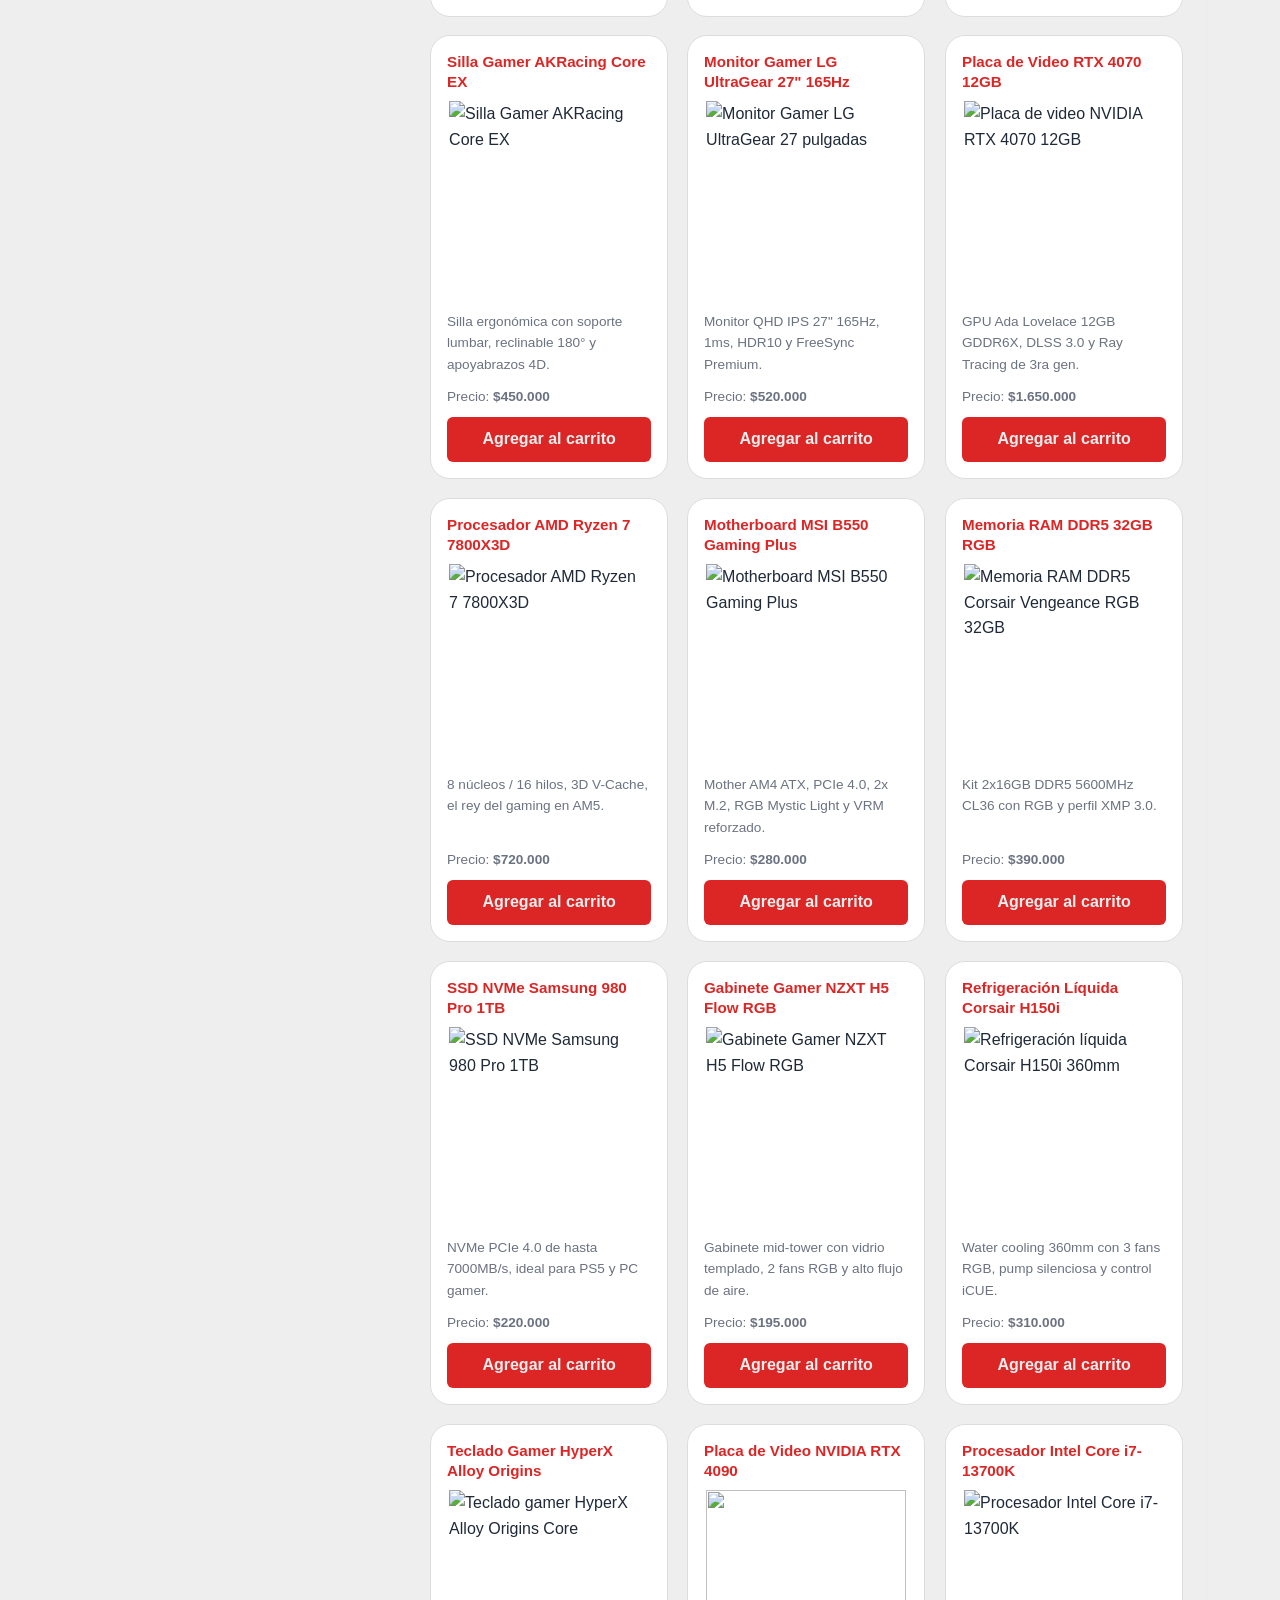
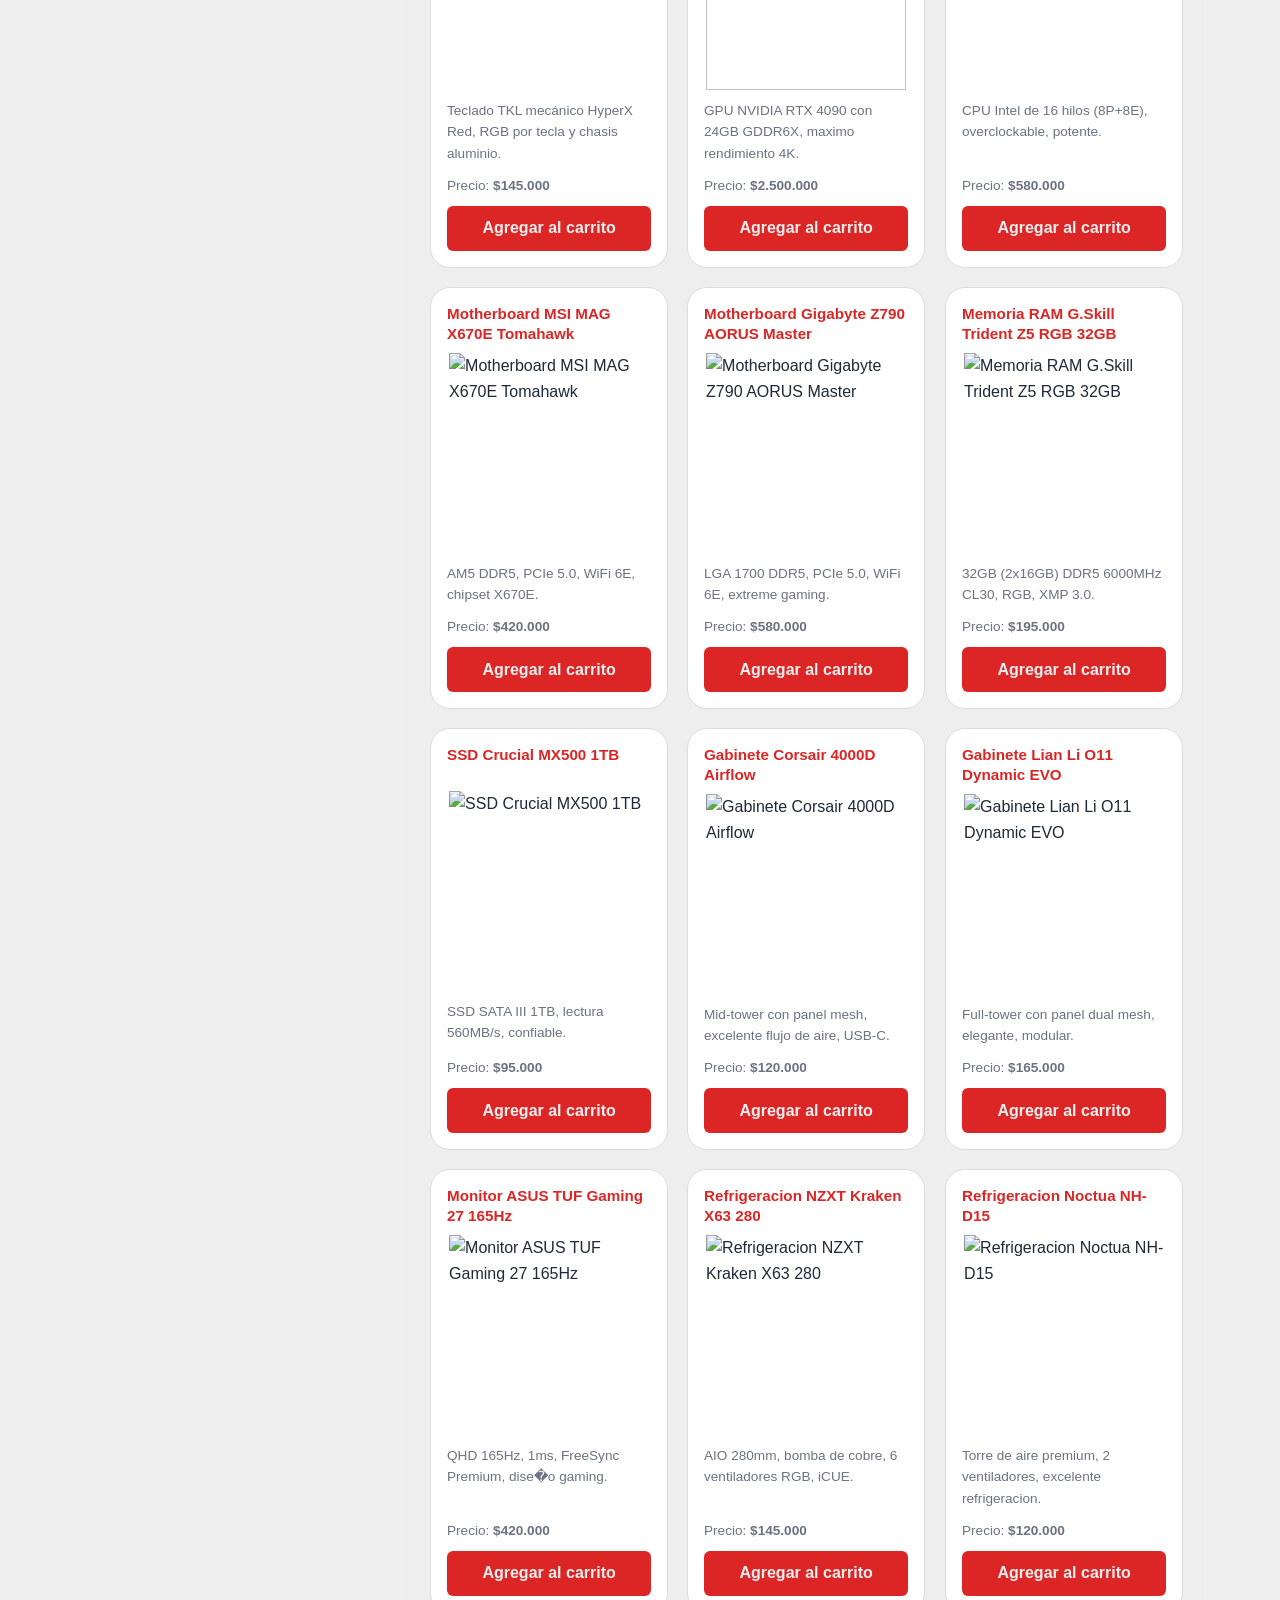
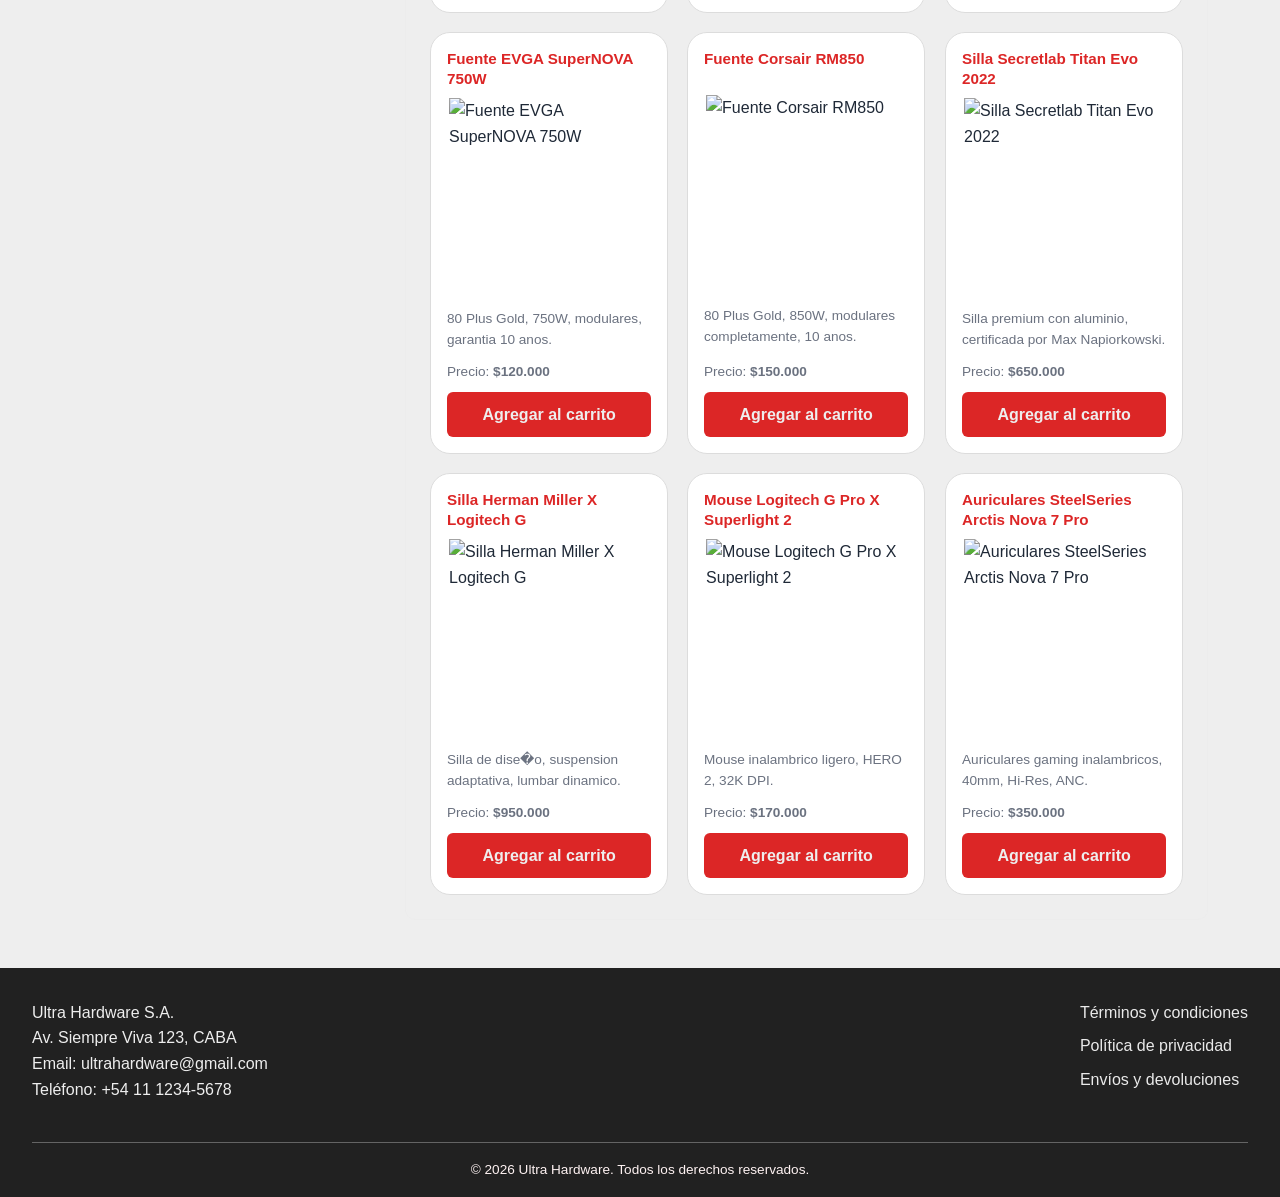
==== commit bb0aa877: "Add data attributes for featured products and update filtering logic" ====
--- a/index.html
+++ b/index.html
@@ -76,7 +76,7 @@
                         <a href="#">Agregar al carrito</a>
                     </article>
                 </li>
-                <li data-categoria="monitores">
+                <li data-destacado data-categoria="monitores">
                     <article>
                         <h2><a href="producto.html#monitor">Monitor Samsung 24" 75Hz</a></h2>
                         <img src="https://images.fravega.com/f1000/32397e21c5240c13f2d32ad3842cd3e8.jpg" alt="Monitor Samsung 24 pulgadas">
@@ -85,7 +85,7 @@
                         <a href="#">Agregar al carrito</a>
                     </article>
                 </li>
-                <li data-categoria="perifericos" data-subcategoria="teclados">
+                <li data-destacado data-categoria="perifericos" data-subcategoria="teclados">
                     <article>
                         <h2><a href="producto.html#teclado">Teclado Mecánico Redragon</a></h2>
                         <img src="https://imagenes.compragamer.com/productos/compragamer_Imganen_general_8903_Teclado_Mecanico_Redragon_Kumara_K552_RGB_Outemu_Red_ESP_2e7c11dd-grn.jpg" alt="Teclado mecánico Redragon">
@@ -94,7 +94,7 @@
                         <a href="#">Agregar al carrito</a>
                     </article>
                 </li>
-                <li data-categoria="perifericos" data-subcategoria="mouses">
+                <li data-destacado data-categoria="perifericos" data-subcategoria="mouses">
                     <article>
                         <h2><a href="producto.html#mouse">Mouse Gamer Logitech G203</a></h2>
                         <img src="https://imagenes.compragamer.com/productos/compragamer_Imganen_general_36943_Mouse_Logitech_G203_Lightsync_RGB_White_e2e81b78-grn.jpg" alt="Mouse Gamer Logitech G203">
@@ -103,7 +103,7 @@
                         <a href="#">Agregar al carrito</a>
                     </article>
                 </li>
-                <li data-categoria="almacenamiento" data-subcategoria="discos-solidos">
+                <li data-destacado data-categoria="almacenamiento" data-subcategoria="discos-solidos">
                     <article>
                         <h2><a href="producto.html#ssd">Disco SSD Kingston 480GB</a></h2>
                         <img src="https://imagenes.compragamer.com/productos/compragamer_Imganen_general_9238_Disco_S__lido_SSD_Kingston_480GB_A400_500MB_s_fe39619d-grn.jpg" alt="Disco SSD Kingston 480GB">
@@ -112,7 +112,7 @@
                         <a href="#">Agregar al carrito</a>
                     </article>
                 </li>
-                <li data-categoria="memorias-ram">
+                <li data-destacado data-categoria="memorias-ram">
                     <article>
                         <h2><a href="producto.html#ram">Memoria RAM Corsair 16GB</a></h2>
                         <img src="https://encrypted-tbn1.gstatic.com/shopping?q=tbn:ANd9GcTEDQfpYjEgcE_LkXSzKCeNNmDyN3cL7Yhzlbl9sTV1ZDlMwJkMq7Qz8LL-6I0rUPeWVcmPoBHoESk5aFnW5Op2XXfpUOzQCDNm3bXkg6fOeEpg79qFN26naQ" alt="Memoria RAM Corsair 16GB">
@@ -121,7 +121,7 @@
                         <a href="#">Agregar al carrito</a>
                     </article>
                 </li>
-                <li data-categoria="procesadores" data-subcategoria="procesadores-amd">
+                <li data-destacado data-categoria="procesadores" data-subcategoria="procesadores-amd">
                     <article>
                         <h2><a href="producto.html#procesador">Procesador AMD Ryzen 5 5600X</a></h2>
                         <img src="https://encrypted-tbn0.gstatic.com/images?q=tbn:ANd9GcRgQtZhLHBitjMKs8hykImy5_YN1o8MB0RFhhyvrjFnqg&s=10" alt="Procesador AMD Ryzen 5 5600X">
@@ -130,7 +130,7 @@
                         <a href="#">Agregar al carrito</a>
                     </article>
                 </li>
-                <li data-categoria="placas-de-video" data-subcategoria="placas-nvidia-geforce">
+                <li data-destacado data-categoria="placas-de-video" data-subcategoria="placas-nvidia-geforce">
                     <article>
                         <h2><a href="producto.html#placa">Placa de Video NVIDIA RTX 3060</a></h2>
                         <img src="https://app.contabilium.com/files/explorer/48428/Productos-Servicios/concepto-17822389.png" alt="Placa de video NVIDIA RTX 3060">
@@ -139,7 +139,7 @@
                         <a href="#">Agregar al carrito</a>
                     </article>
                 </li>
-                <li data-categoria="fuentes">
+                <li data-destacado data-categoria="fuentes">
                     <article>
                         <h2><a href="producto.html#fuente">Fuente de Poder Corsair 650W</a></h2>
                         <img src="https://fullh4rd.com.ar/img/productos/26/fuente-650w-corsair-cv650-80-plus-bronze-0.jpg" alt="Fuente de poder Corsair 650W">
@@ -148,7 +148,7 @@
                         <a href="#">Agregar al carrito</a>
                     </article>
                 </li>
-                <li data-categoria="perifericos" data-subcategoria="auriculares">
+                <li data-destacado data-categoria="perifericos" data-subcategoria="auriculares">
                     <article>
                         <h2><a href="producto.html#auriculares">Auriculares HyperX Cloud II</a></h2>
                         <img src="https://http2.mlstatic.com/D_633053-MLA89581911482_082025-C.jpg" alt="Auriculares HyperX Cloud II">
@@ -157,7 +157,7 @@
                         <a href="#">Agregar al carrito</a>
                     </article>
                 </li>
-                <li data-categoria="sillas-gamers">
+                <li data-destacado data-categoria="sillas-gamers">
                     <article>
                         <h2><a href="producto.html#silla-gamer">Silla Gamer AKRacing Core EX</a></h2>
                         <img src="https://encrypted-tbn0.gstatic.com/images?q=tbn:ANd9GcRpyCCzriC2IVREgpRGCumO56gj-84BB3KwiLQFMllS6w&s=10" alt="Silla Gamer AKRacing Core EX">
@@ -166,7 +166,7 @@
                         <a href="#">Agregar al carrito</a>
                     </article>
                 </li>
-                <li data-categoria="monitores">
+                <li data-destacado data-categoria="monitores">
                     <article>
                         <h2><a href="producto.html#monitor-gamer">Monitor Gamer LG UltraGear 27" 165Hz</a></h2>
                         <img src="https://img.inovamusicnet.com/p/cmo9b2f0k0axe04kyxbhytotw/f54547fa50348f3f/640" alt="Monitor Gamer LG UltraGear 27 pulgadas">
@@ -175,7 +175,7 @@
                         <a href="#">Agregar al carrito</a>
                     </article>
                 </li>
-                <li data-categoria="placas-de-video" data-subcategoria="placas-nvidia-geforce">
+                <li data-destacado data-categoria="placas-de-video" data-subcategoria="placas-nvidia-geforce">
                     <article>
                         <h2><a href="producto.html#rtx4070">Placa de Video RTX 4070 12GB</a></h2>
                         <img src="https://m.media-amazon.com/images/I/71liIYrRmkL._SY800_.jpg" alt="Placa de video NVIDIA RTX 4070 12GB">
@@ -184,7 +184,7 @@
                         <a href="#">Agregar al carrito</a>
                     </article>
                 </li>
-                <li data-categoria="procesadores" data-subcategoria="procesadores-amd">
+                <li data-destacado data-categoria="procesadores" data-subcategoria="procesadores-amd">
                     <article>
                         <h2><a href="producto.html#ryzen7">Procesador AMD Ryzen 7 7800X3D</a></h2>
                         <img src="https://imagenes.compragamer.com/productos/compragamer_Imganen_general_36870_Procesador_AMD_Ryzen_7_7800X3D_5.0GHz_Turbo_AM5_-_No_incluye_cooler_ce1f39a0-grn.jpg" alt="Procesador AMD Ryzen 7 7800X3D">
@@ -193,7 +193,7 @@
                         <a href="#">Agregar al carrito</a>
                     </article>
                 </li>
-                <li data-categoria="mothers" data-subcategoria="mothers-amd">
+                <li data-destacado data-categoria="mothers" data-subcategoria="mothers-amd">
                     <article>
                         <h2><a href="producto.html#mother">Motherboard MSI B550 Gaming Plus</a></h2>
                         <img src="https://http2.mlstatic.com/D_Q_NP_926704-MLA99865311281_112025-F.webp" alt="Motherboard MSI B550 Gaming Plus">
@@ -202,7 +202,7 @@
                         <a href="#">Agregar al carrito</a>
                     </article>
                 </li>
-                <li data-categoria="memorias-ram">
+                <li data-destacado data-categoria="memorias-ram">
                     <article>
                         <h2><a href="producto.html#ram-ddr5">Memoria RAM DDR5 32GB RGB</a></h2>
                         <img src="https://http2.mlstatic.com/D_Q_NP_620660-CBT116207550443_082026-F.webp" alt="Memoria RAM DDR5 Corsair Vengeance RGB 32GB">
@@ -211,7 +211,7 @@
                         <a href="#">Agregar al carrito</a>
                     </article>
                 </li>
-                <li data-categoria="almacenamiento" data-subcategoria="discos-solidos">
+                <li data-destacado data-categoria="almacenamiento" data-subcategoria="discos-solidos">
                     <article>
                         <h2><a href="producto.html#ssd-nvme">SSD NVMe Samsung 980 Pro 1TB</a></h2>
                         <img src="https://encrypted-tbn0.gstatic.com/shopping?q=tbn:ANd9GcSTKJjUYvDOGGss7zqIsFlBgzDZjHL979tx05AyjaNNn0CefSVO-BEQqwV5SVFVth0Comqjq5Om7YNa6nPLknVGvSjX9mOYYGnAwxMayUI0dZUyksvABlBu" alt="SSD NVMe Samsung 980 Pro 1TB">
@@ -220,7 +220,7 @@
                         <a href="#">Agregar al carrito</a>
                     </article>
                 </li>
-                <li data-categoria="gabinetes">
+                <li data-destacado data-categoria="gabinetes">
                     <article>
                         <h2><a href="producto.html#gabinete">Gabinete Gamer NZXT H5 Flow RGB</a></h2>
                         <img src="https://encrypted-tbn0.gstatic.com/shopping?q=tbn:ANd9GcTS86BrhQi4C5rK6YZAhHueD9wgdtEOIDtwXSxH83LqaQOeGsj5AUiJOazl3oePAZ7wSOkxqVKbVHyhabT6EuPN75FPgaRdn_Mvr6y69UoX3Yovomb9l9RRVQ" alt="Gabinete Gamer NZXT H5 Flow RGB">
@@ -229,7 +229,7 @@
                         <a href="#">Agregar al carrito</a>
                     </article>
                 </li>
-                <li data-categoria="refrigeracion">
+                <li data-destacado data-categoria="refrigeracion">
                     <article>
                         <h2><a href="producto.html#refrigeracion">Refrigeración Líquida Corsair H150i</a></h2>
                         <img src="https://encrypted-tbn3.gstatic.com/shopping?q=tbn:ANd9GcQVCUjV71EOJ41z2GASIeQT4_dQds38X_kKt-e7LrsdDuPORsGVO2M8pjQeO8tSZstQBwVt08TtZLSjl-9cACgexGCvGN3lwJT4ueIbvyw" alt="Refrigeración líquida Corsair H150i 360mm">
@@ -265,7 +265,7 @@
                         <a href="#">Agregar al carrito</a>
                     </article>
                 </li>
-                <li data-categoria="perifericos" data-subcategoria="teclados">
+                <li data-destacado data-categoria="perifericos" data-subcategoria="teclados">
                     <article>
                         <h2><a href="producto.html#teclado-hyperx">Teclado Gamer HyperX Alloy Origins</a></h2>
                         <img src="https://encrypted-tbn1.gstatic.com/shopping?q=tbn:ANd9GcR_P65q734r0bZ4rp34lqE_GYP7OuApT_C8lUK1Sq8iYv9dmQJW0ZjFmQ56dybvlLgt6fejdVRTYW05U29joRa-_kDPrAaCJDMBced1SmujCxZp8aTYWR-p" alt="Teclado gamer HyperX Alloy Origins Core">
@@ -337,7 +337,7 @@
                         <a href="#">Agregar al carrito</a>
                     </article>
                 </li>
-                <li data-categoria="placas-de-video" data-subcategoria="placas-nvidia-geforce">
+                <li data-destacado data-categoria="placas-de-video" data-subcategoria="placas-nvidia-geforce">
                     <article>
                         <h2><a href="producto.html#rtx4090">Placa de Video NVIDIA RTX 4090</a></h2>
                         <img src="https://encrypted-tbn0.gstatic.com/images?q=tbn:ANd9GcTVX87Z95vSv7-scsUfLh47ic4RuKGv9OzaLu-FdSu9tQ&s=10">
@@ -382,7 +382,7 @@
                         <a href="#">Agregar al carrito</a>
                     </article>
                 </li>
-                <li data-categoria="procesadores" data-subcategoria="procesadores-intel">
+                <li data-destacado data-categoria="procesadores" data-subcategoria="procesadores-intel">
                     <article>
                         <h2><a href="producto.html#i713700k">Procesador Intel Core i7-13700K</a></h2>
                         <img src="https://http2.mlstatic.com/D_NQ_NP_696551-MLA52678939884_122022-O.webp" alt="Procesador Intel Core i7-13700K">
@@ -463,7 +463,7 @@
                         <a href="#">Agregar al carrito</a>
                     </article>
                 </li>
-                <li data-categoria="mothers" data-subcategoria="mothers-amd">
+                <li data-destacado data-categoria="mothers" data-subcategoria="mothers-amd">
                     <article>
                         <h2><a href="producto.html#msix670e">Motherboard MSI MAG X670E Tomahawk</a></h2>
                         <img src="https://http2.mlstatic.com/D_Q_NP_661295-MLA99371743164_112025-F.webp" alt="Motherboard MSI MAG X670E Tomahawk">
@@ -472,7 +472,7 @@
                         <a href="#">Agregar al carrito</a>
                     </article>
                 </li>
-                <li data-categoria="mothers" data-subcategoria="mothers-intel">
+                <li data-destacado data-categoria="mothers" data-subcategoria="mothers-intel">
                     <article>
                         <h2><a href="producto.html#gigaz790">Motherboard Gigabyte Z790 AORUS Master</a></h2>
                         <img src="https://http2.mlstatic.com/D_Q_NP_908007-MLA99414552960_112025-F.webp" alt="Motherboard Gigabyte Z790 AORUS Master">
@@ -553,7 +553,7 @@
                         <a href="#">Agregar al carrito</a>
                     </article>
                 </li>
-                <li data-categoria="memorias-ram">
+                <li data-destacado data-categoria="memorias-ram">
                     <article>
                         <h2><a href="producto.html#gskill32gb">Memoria RAM G.Skill Trident Z5 RGB 32GB</a></h2>
                         <img src="https://http2.mlstatic.com/D_Q_NP_648186-CBT116958206903_082026-F.webp" alt="Memoria RAM G.Skill Trident Z5 RGB 32GB">
@@ -652,7 +652,7 @@
                         <a href="#">Agregar al carrito</a>
                     </article>
                 </li>
-                <li data-categoria="almacenamiento" data-subcategoria="discos-solidos">
+                <li data-destacado data-categoria="almacenamiento" data-subcategoria="discos-solidos">
                     <article>
                         <h2><a href="producto.html#crucialmx500">SSD Crucial MX500 1TB</a></h2>
                         <img src="https://http2.mlstatic.com/D_Q_NP_993418-CBT50496147198_062022-F.webp" alt="SSD Crucial MX500 1TB">
@@ -724,7 +724,7 @@
                         <a href="#">Agregar al carrito</a>
                     </article>
                 </li>
-                <li data-categoria="gabinetes">
+                <li data-destacado data-categoria="gabinetes">
                     <article>
                         <h2><a href="producto.html#corsair4000d">Gabinete Corsair 4000D Airflow</a></h2>
                         <img src="https://encrypted-tbn0.gstatic.com/images?q=tbn:ANd9GcRHqk0by38Phhjr0ndKjekj2xClcbQrHgOwfZ0zV6NO3A&s=10" alt="Gabinete Corsair 4000D Airflow">
@@ -751,7 +751,7 @@
                         <a href="#">Agregar al carrito</a>
                     </article>
                 </li>
-                <li data-categoria="gabinetes">
+                <li data-destacado data-categoria="gabinetes">
                     <article>
                         <h2><a href="producto.html#lianliob11">Gabinete Lian Li O11 Dynamic EVO</a></h2>
                         <img src="https://http2.mlstatic.com/D_Q_NP_869798-MLU75315706921_032024-F.webp" alt="Gabinete Lian Li O11 Dynamic EVO">
@@ -814,7 +814,7 @@
                         <a href="#">Agregar al carrito</a>
                     </article>
                 </li>
-                <li data-categoria="monitores">
+                <li data-destacado data-categoria="monitores">
                     <article>
                         <h2><a href="producto.html#asus27">Monitor ASUS TUF Gaming 27 165Hz</a></h2>
                         <img src="https://http2.mlstatic.com/D_Q_NP_783237-CBT109469381095_032026-F.webp" alt="Monitor ASUS TUF Gaming 27 165Hz">
@@ -904,7 +904,7 @@
                         <a href="#">Agregar al carrito</a>
                     </article>
                 </li>
-                <li data-categoria="refrigeracion">
+                <li data-destacado data-categoria="refrigeracion">
                     <article>
                         <h2><a href="producto.html#nzxtx63">Refrigeracion NZXT Kraken X63 280</a></h2>
                         <img src="https://encrypted-tbn0.gstatic.com/images?q=tbn:ANd9GcQ7JanMYXC8pNyf6I0vfqGg0PCcfjmnxBiElf4lmrjDKw&s" alt="Refrigeracion NZXT Kraken X63 280">
@@ -940,7 +940,7 @@
                         <a href="#">Agregar al carrito</a>
                     </article>
                 </li>
-                <li data-categoria="refrigeracion">
+                <li data-destacado data-categoria="refrigeracion">
                     <article>
                         <h2><a href="producto.html#noctuad15">Refrigeracion Noctua NH-D15</a></h2>
                         <img src="https://encrypted-tbn0.gstatic.com/shopping?q=tbn:ANd9GcR1jQFCd-S2HD-7ocA4L2F82zoU68V-HRxuMGBLPEGqb_jcVYh33b6lFUhui9-LCuChm3d-U_4SHJfs-ubqsnEGDE0oxvelqTM38NYWZZfeY9KAexafkF7ucgv9xSofslq5i5wQYfvtsJU&usqp=CAc" alt="Refrigeracion Noctua NH-D15">
@@ -994,7 +994,7 @@
                         <a href="#">Agregar al carrito</a>
                     </article>
                 </li>
-                <li data-categoria="fuentes">
+                <li data-destacado data-categoria="fuentes">
                     <article>
                         <h2><a href="producto.html#evga750">Fuente EVGA SuperNOVA 750W</a></h2>
                         <img src="https://encrypted-tbn0.gstatic.com/images?q=tbn:ANd9GcRZvIkP3WCczfutcxKsZO_XCWQNdKklJaol4TZm4Dl8XQ&s" alt="Fuente EVGA SuperNOVA 750W">
@@ -1012,7 +1012,7 @@
                         <a href="#">Agregar al carrito</a>
                     </article>
                 </li>
-                <li data-categoria="fuentes">
+                <li data-destacado data-categoria="fuentes">
                     <article>
                         <h2><a href="producto.html#corsairrm850">Fuente Corsair RM850</a></h2>
                         <img src="https://encrypted-tbn0.gstatic.com/images?q=tbn:ANd9GcREq6Yr732_x1SktVE22k2wkCd5OfldeYdOsZm3C-4tlQ&s=10" alt="Fuente Corsair RM850">
@@ -1093,7 +1093,7 @@
                         <a href="#">Agregar al carrito</a>
                     </article>
                 </li>
-                <li data-categoria="sillas-gamers">
+                <li data-destacado data-categoria="sillas-gamers">
                     <article>
                         <h2><a href="producto.html#secretlab">Silla Secretlab Titan Evo 2022</a></h2>
                         <img src="https://http2.mlstatic.com/D_NQ_NP_692978-MLA74779478615_022024-O.webp" alt="Silla Secretlab Titan Evo 2022">
@@ -1102,7 +1102,7 @@
                         <a href="#">Agregar al carrito</a>
                     </article>
                 </li>
-                <li data-categoria="sillas-gamers">
+                <li data-destacado data-categoria="sillas-gamers">
                     <article>
                         <h2><a href="producto.html#hermanxlg">Silla Herman Miller X Logitech G</a></h2>
                         <img src="https://encrypted-tbn0.gstatic.com/images?q=tbn:ANd9GcTf8THd4YXYb5o7M_9N8VHimqtjoJ6_b2Yk68ELWMQqL30o_7jJOwydkLes&s=10" alt="Silla Herman Miller X Logitech G">
@@ -1228,7 +1228,7 @@
                         <a href="#">Agregar al carrito</a>
                     </article>
                 </li>
-                <li data-categoria="perifericos" data-subcategoria="mouses">
+                <li data-destacado data-categoria="perifericos" data-subcategoria="mouses">
                     <article>
                         <h2><a href="producto.html#logitechsuperlight2">Mouse Logitech G Pro X Superlight 2</a></h2>
                         <img src="https://http2.mlstatic.com/D_Q_NP_780614-MLA99968778347_112025-F.webp" alt="Mouse Logitech G Pro X Superlight 2">
@@ -1256,7 +1256,7 @@
                         <a href="#">Agregar al carrito</a>
                     </article>
                 </li>
-                <li data-categoria="perifericos" data-subcategoria="auriculares">
+                <li data-destacado data-categoria="perifericos" data-subcategoria="auriculares">
                     <article>
                         <h2><a href="producto.html#ssnova7pro">Auriculares SteelSeries Arctis Nova 7 Pro</a></h2>
                         <img src="https://images.fravega.com/f500/dafcc5b2aabadf413964c80d585dcbc8.jpg" alt="Auriculares SteelSeries Arctis Nova 7 Pro">
--- a/style.css
+++ b/style.css
@@ -274,7 +274,11 @@
 /* ==== Filtrado por categoría (CSS only) ==== */
 #destacados ul > li { display: flex; }
 
-#cat-todos:checked ~ #destacados ul > li { display: flex; }
+/* En la vista "Todos" (inicio) solo se muestran los productos destacados.
+   Al elegir una categoría o subcategoría se muestran TODOS los productos
+   de esa categoría, sin importar si están destacados o no. */
+#cat-todos:checked ~ #destacados ul > li:not([data-destacado]) { display: none; }
+#cat-todos:checked ~ #destacados ul > li[data-destacado] { display: flex; }
 
 /* Las categorias con subcategorias (placas, procesadores, mothers, almacenamiento,
    perifericos) solo abren el menu: no filtran hasta que se elige una subcategoria. */
@@ -309,10 +313,9 @@
     cursor: pointer;
     padding: 0.3rem 0.5rem;
     border-radius: 4px;
-    transition: background 0.15s, color 0.15s;
+    transition: color 0.15s;
 }
 .filtro-categorias label:hover {
-    background: #EEEEEE;
     color: var(--rojo-oscuro);
 }
 
@@ -750,3 +753,370 @@
         color: var(--texto);
     }
 }
+
+/* ============================================================
+   ANIMACIONES (@keyframes)
+   ============================================================ */
+
+/* ---- Entradas ---- */
+@keyframes entrada-abajo {
+    from { opacity: 0; transform: translateY(-24px); }
+    to { opacity: 1; transform: translateY(0); }
+}
+
+@keyframes entrada-arriba {
+    from { opacity: 0; transform: translateY(24px); }
+    to { opacity: 1; transform: translateY(0); }
+}
+
+@keyframes entrada-izquierda {
+    from { opacity: 0; transform: translateX(-32px); }
+    to { opacity: 1; transform: translateX(0); }
+}
+
+@keyframes entrada-derecha {
+    from { opacity: 0; transform: translateX(32px); }
+    to { opacity: 1; transform: translateX(0); }
+}
+
+@keyframes aparecer {
+    from { opacity: 0; }
+    to { opacity: 1; }
+}
+
+@keyframes zoom-suave {
+    from { opacity: 0; transform: scale(0.94); }
+    to { opacity: 1; transform: scale(1); }
+}
+
+@keyframes desplegar {
+    from { opacity: 0; transform: translateY(-8px) scaleY(0.96); }
+    to { opacity: 1; transform: translateY(0) scaleY(1); }
+}
+
+/* ---- Reutilizables ---- */
+@keyframes brillo {
+    from { transform: translateX(-150%) skewX(-20deg); }
+    to { transform: translateX(250%) skewX(-20deg); }
+}
+
+@keyframes latido {
+    0%, 100% { transform: scale(1); }
+    30% { transform: scale(1.14); }
+    60% { transform: scale(0.96); }
+}
+
+@keyframes pulso-sombra {
+    0%, 100% { box-shadow: 0 0 0 0 rgba(220, 38, 38, 0.35); }
+    70% { box-shadow: 0 0 0 10px rgba(220, 38, 38, 0); }
+}
+
+@keyframes resplandor-borde {
+    from { box-shadow: 0 0 0 0 rgba(220, 38, 38, 0.35); }
+    to { box-shadow: 0 0 0 5px rgba(220, 38, 38, 0); }
+}
+
+@keyframes temblor {
+    0%, 100% { transform: translateX(0); }
+    20% { transform: translateX(-6px); }
+    40% { transform: translateX(6px); }
+    60% { transform: translateX(-4px); }
+    80% { transform: translateX(4px); }
+}
+
+/* ============================================================
+   PSEUDOELEMENTOS ::before y ::after
+   ============================================================ */
+
+/* ---- Enlaces del menú: subrayado que crece desde la izquierda ---- */
+nav ul a { position: relative; display: inline-block; }
+
+nav ul a::after {
+    content: "";
+    position: absolute;
+    left: 0;
+    bottom: -4px;
+    width: 100%;
+    height: 2px;
+    background: var(--rojo);
+    transform: scaleX(0);
+    transform-origin: right;
+    transition: transform 0.3s ease;
+}
+
+nav ul a:hover::after,
+nav ul a:focus-visible::after {
+    transform: scaleX(1);
+    transform-origin: left;
+}
+
+/* ---- Botón menú hamburguesa: brillo + animación de las líneas ---- */
+.menu-toggle { overflow: hidden; }
+
+.menu-toggle svg line {
+    transform-box: fill-box;
+    transform-origin: center;
+    transition: transform 0.3s ease, opacity 0.2s ease;
+}
+
+.menu-toggle[aria-expanded="true"] svg line:nth-of-type(1) { transform: translateY(5px) rotate(45deg); }
+.menu-toggle[aria-expanded="true"] svg line:nth-of-type(2) { transform: scaleX(0); opacity: 0; }
+.menu-toggle[aria-expanded="true"] svg line:nth-of-type(3) { transform: translateY(-5px) rotate(-45deg); }
+
+.menu-toggle:hover svg { animation: latido 0.45s ease; }
+
+/* ---- Buscador: resplandor al enfocar ---- */
+.buscador input[type="search"]:focus { animation: resplandor-borde 0.45s ease; }
+
+/* ---- Botones: barrido de brillo al hacer hover ---- */
+button,
+input[type="submit"],
+#destacados article a[href="#"],
+main > article section:last-of-type a {
+    position: relative;
+    overflow: hidden;
+    transition: background 0.2s, box-shadow 0.2s, transform 0.2s;
+}
+
+button:not(.btn-buscar)::before,
+#destacados article a[href="#"]::before,
+main > article section:last-of-type a::before {
+    content: "";
+    position: absolute;
+    top: 0;
+    left: 0;
+    width: 45%;
+    height: 100%;
+    background: linear-gradient(90deg, transparent, rgba(255, 255, 255, 0.45), transparent);
+    transform: translateX(-150%) skewX(-20deg);
+    pointer-events: none;
+}
+
+button:not(.btn-buscar):hover::before,
+#destacados article a[href="#"]:hover::before,
+main > article section:last-of-type a:hover::before {
+    animation: brillo 0.7s ease;
+}
+
+button:hover,
+input[type="submit"]:hover {
+    box-shadow: 0 4px 14px rgba(220, 38, 38, 0.35);
+    transform: translateY(-2px);
+}
+
+button:active,
+input[type="submit"]:active { transform: translateY(0); }
+
+/* El botón de búsqueda está centrado verticalmente con translateY(-50%):
+   se anula el desplazamiento del hover/active para que no se caiga. */
+.btn-buscar:hover,
+.btn-buscar:active {
+    transform: translateY(-50%);
+    box-shadow: none;
+}
+
+/* ---- Botones de envío: pulso para invitar a la acción ---- */
+button[type="submit"]:not(.btn-buscar) { animation: pulso-sombra 3s ease-in-out infinite; }
+
+/* ---- Títulos ---- */
+main > h1,
+main > section > h1 {
+    position: relative;
+    animation: entrada-arriba 0.5s 0.15s ease both;
+}
+
+/* ---- Subtítulos de sección: guión lateral decorativo ---- */
+main > section > h2 {
+    position: relative;
+    padding-left: 0.9rem;
+}
+
+main > section > h2::before {
+    content: "";
+    position: absolute;
+    left: 0;
+    top: 0.15em;
+    bottom: 0.15em;
+    width: 4px;
+    border-radius: 2px;
+    background: var(--rojo);
+    transform: scaleY(0);
+    transform-origin: top;
+    animation: brillo-eje-y 0.5s 0.4s ease both;
+}
+
+@keyframes brillo-eje-y {
+    from { transform: scaleY(0); }
+    to { transform: scaleY(1); }
+}
+
+/* ---- Contenido principal: entrada suave ---- */
+main { animation: entrada-arriba 0.5s ease both; }
+
+/* ---- Panel de filtros ---- */
+#filtros {
+    position: relative;
+    animation: entrada-izquierda 0.5s 0.1s ease both;
+}
+
+.filtro-categorias label { transition: color 0.15s, transform 0.2s ease; }
+
+.filtro-categorias label:hover {
+    color: var(--rojo-oscuro);
+    transform: translateX(5px);
+}
+
+/* ---- Subcategorías: indicador que aparece al hacer hover ---- */
+#filtros .subcategorias label[for]::before {
+    content: "›";
+    display: inline-block;
+    margin-right: 0.3rem;
+    color: var(--rojo);
+    opacity: 0;
+    transform: translateX(-6px);
+    transition: opacity 0.2s ease, transform 0.2s ease;
+}
+
+#filtros .subcategorias label[for]:hover::before {
+    opacity: 1;
+    transform: translateX(0);
+}
+
+/* ---- Grilla de productos: entradas escalonadas ---- */
+#destacados { animation: entrada-derecha 0.5s 0.1s ease both; }
+
+#destacados ul > li:nth-child(1) { animation: zoom-suave 0.4s 0.20s ease both; }
+#destacados ul > li:nth-child(2) { animation: zoom-suave 0.4s 0.25s ease both; }
+#destacados ul > li:nth-child(3) { animation: zoom-suave 0.4s 0.30s ease both; }
+#destacados ul > li:nth-child(4) { animation: zoom-suave 0.4s 0.35s ease both; }
+#destacados ul > li:nth-child(5) { animation: zoom-suave 0.4s 0.40s ease both; }
+#destacados ul > li:nth-child(6) { animation: zoom-suave 0.4s 0.45s ease both; }
+#destacados ul > li:nth-child(7) { animation: zoom-suave 0.4s 0.50s ease both; }
+#destacados ul > li:nth-child(8) { animation: zoom-suave 0.4s 0.55s ease both; }
+#destacados ul > li:nth-child(9) { animation: zoom-suave 0.4s 0.60s ease both; }
+#destacados ul > li:nth-child(10) { animation: zoom-suave 0.4s 0.65s ease both; }
+#destacados ul > li:nth-child(11) { animation: zoom-suave 0.4s 0.70s ease both; }
+#destacados ul > li:nth-child(12) { animation: zoom-suave 0.4s 0.75s ease both; }
+#destacados ul > li:nth-child(n+13) { animation: zoom-suave 0.4s 0.8s ease both; }
+
+/* ---- Tarjeta de producto: elevación + barra superior al hacer hover ---- */
+#destacados article {
+    position: relative;
+    overflow: hidden;
+    transition: box-shadow 0.25s ease, transform 0.25s ease;
+}
+
+#destacados article::after {
+    content: "";
+    position: absolute;
+    top: 0;
+    left: 0;
+    right: 0;
+    height: 4px;
+    background: linear-gradient(90deg, var(--rojo), #f87171);
+    transform: scaleX(0);
+    transform-origin: left;
+    transition: transform 0.35s ease;
+}
+
+#destacados article:hover {
+    box-shadow: 0 10px 24px rgba(0, 0, 0, 0.14);
+    transform: translateY(-6px);
+}
+
+#destacados article:hover::after { transform: scaleX(1); }
+
+#destacados article a[href="#"]:hover {
+    text-decoration: none;
+    transform: translateY(-2px);
+}
+
+/* ---- Menú móvil: desplegable con ítems escalonados ---- */
+header nav.menu-abierto ul {
+    animation: desplegar 0.3s ease both;
+    transform-origin: top;
+}
+
+header nav.menu-abierto ul li:nth-child(1) { animation: entrada-abajo 0.3s 0.05s ease both; }
+header nav.menu-abierto ul li:nth-child(2) { animation: entrada-abajo 0.3s 0.1s ease both; }
+header nav.menu-abierto ul li:nth-child(3) { animation: entrada-abajo 0.3s 0.15s ease both; }
+header nav.menu-abierto ul li:nth-child(4) { animation: entrada-abajo 0.3s 0.2s ease both; }
+header nav.menu-abierto ul li:nth-child(5) { animation: entrada-abajo 0.3s 0.25s ease both; }
+
+#filtros.filtros-abierto .filtro-categorias { animation: desplegar 0.3s ease both; transform-origin: top; }
+
+/* ---- Categorías con subcategorías: lista desplegada con animación ---- */
+#filtros .subcategorias { animation: desplegar 0.25s ease both; transform-origin: top; }
+
+/* ---- Secciones de contacto/datos: entrada ---- */
+main > section,
+#datos { animation: entrada-arriba 0.5s 0.15s ease both; }
+
+/* ---- Detalle de producto (:target): entrada ---- */
+main > article:target { animation: entrada-arriba 0.4s ease both; }
+
+/* ---- Formularios: temblor en campos inválidos ya editados ---- */
+input:user-invalid,
+textarea:user-invalid,
+select:user-invalid {
+    animation: temblor 0.4s ease;
+    border-color: var(--rojo);
+}
+
+/* ---- Sin resultados: lupa dibujada con pseudoelementos ---- */
+#sin-resultados {
+    position: relative;
+    padding-top: 4rem;
+    animation: aparecer 0.4s ease both;
+}
+
+#sin-resultados::before {
+    content: "";
+    position: absolute;
+    top: 2rem;
+    left: 50%;
+    margin-left: -25px;
+    margin-top: -13px;
+    width: 26px;
+    height: 26px;
+    border: 3px solid var(--gris);
+    border-radius: 50%;
+    animation: latido 1.6s ease-in-out infinite;
+}
+
+#sin-resultados::after {
+    content: "";
+    position: absolute;
+    top: calc(2rem + 9px);
+    left: calc(50% - 3px);
+    width: 12px;
+    height: 3px;
+    border-radius: 2px;
+    background: var(--gris);
+    transform-origin: left center;
+    transform: rotate(45deg);
+}
+
+/* ---- Migas de pan: separadores con ::before ---- */
+main > nav[aria-label="Migas de pan"] li + li::before {
+    content: "›";
+    margin-right: 0.5rem;
+    color: var(--rojo);
+    font-weight: 700;
+}
+
+/* ---- Footer: animación de entrada ---- */
+footer { animation: entrada-arriba 0.5s 0.2s ease both; }
+
+/* ============================================================
+   ACCESIBILIDAD: respetar prefers-reduced-motion
+   ============================================================ */
+@media (prefers-reduced-motion: reduce) {
+    *,
+    *::before,
+    *::after {
+        animation-duration: 0.01ms !important;
+        animation-iteration-count: 1 !important;
+        transition-duration: 0.01ms !important;
+    }
+}
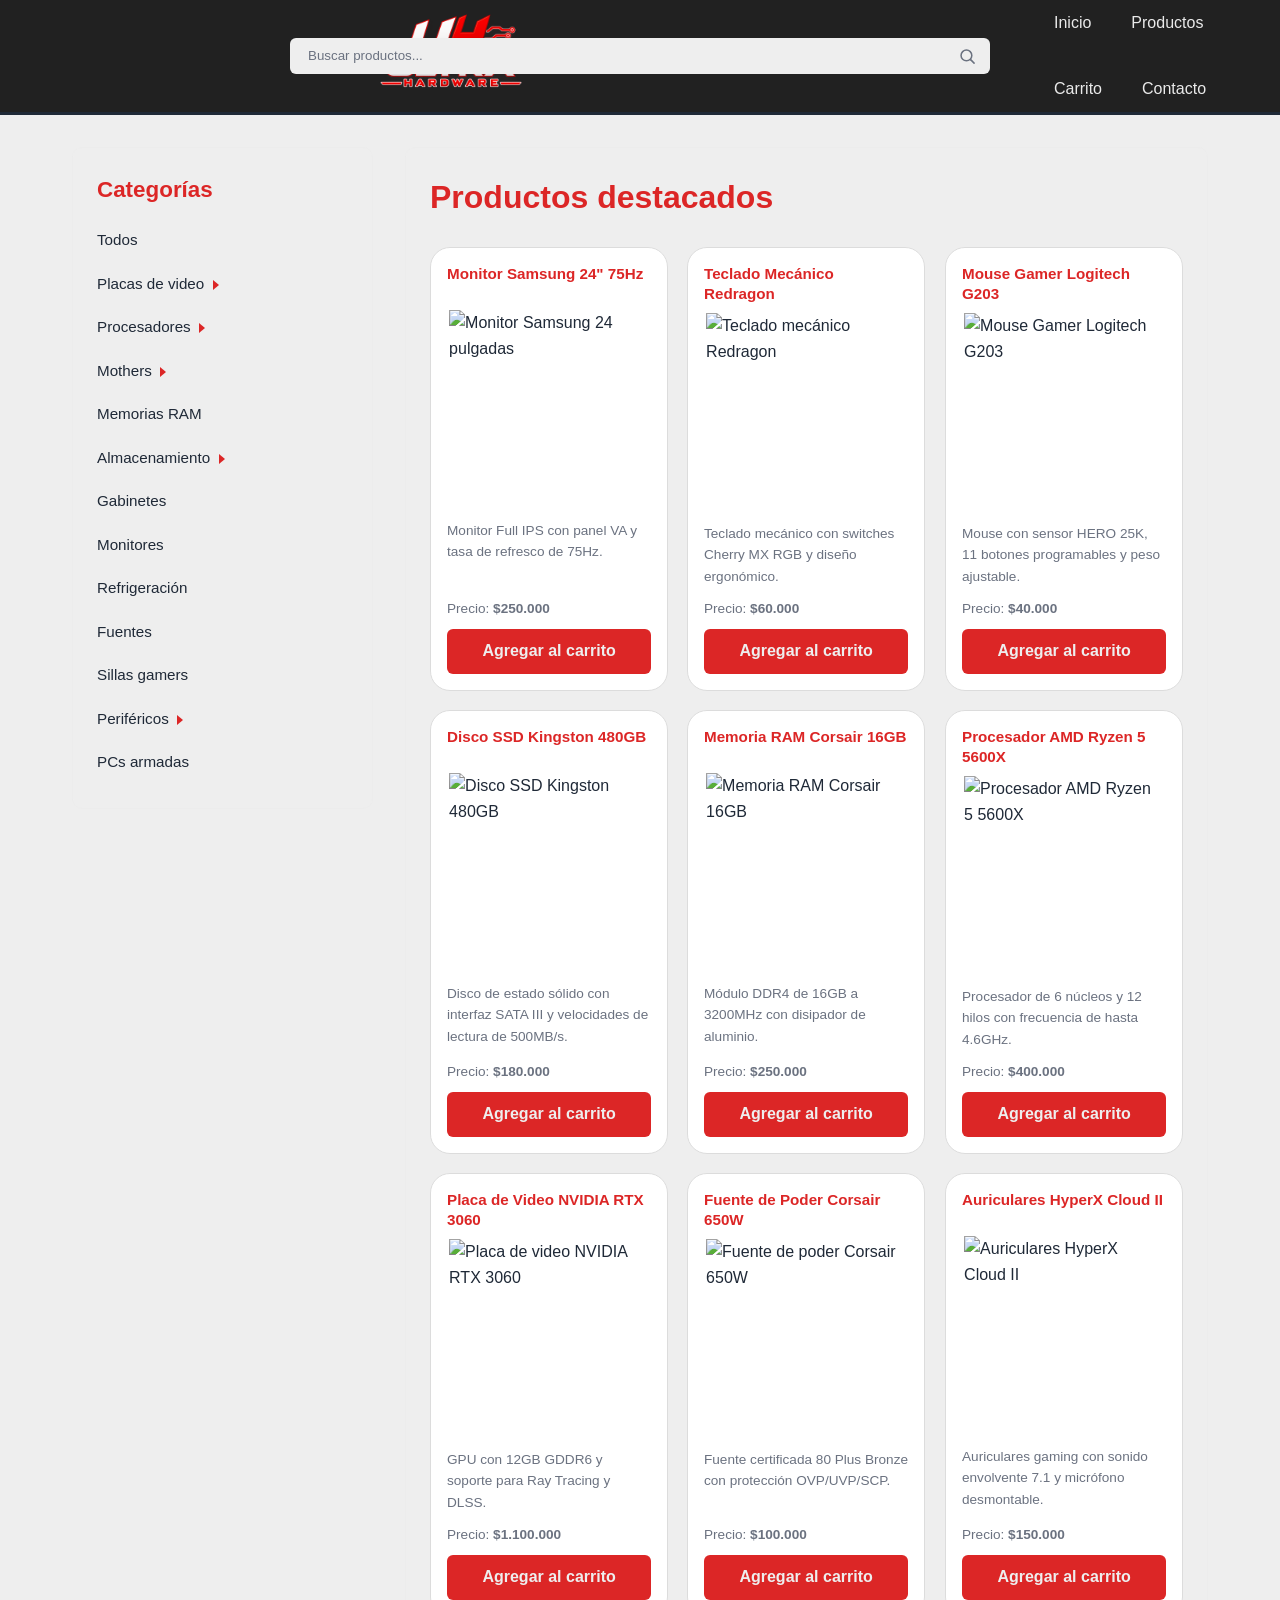
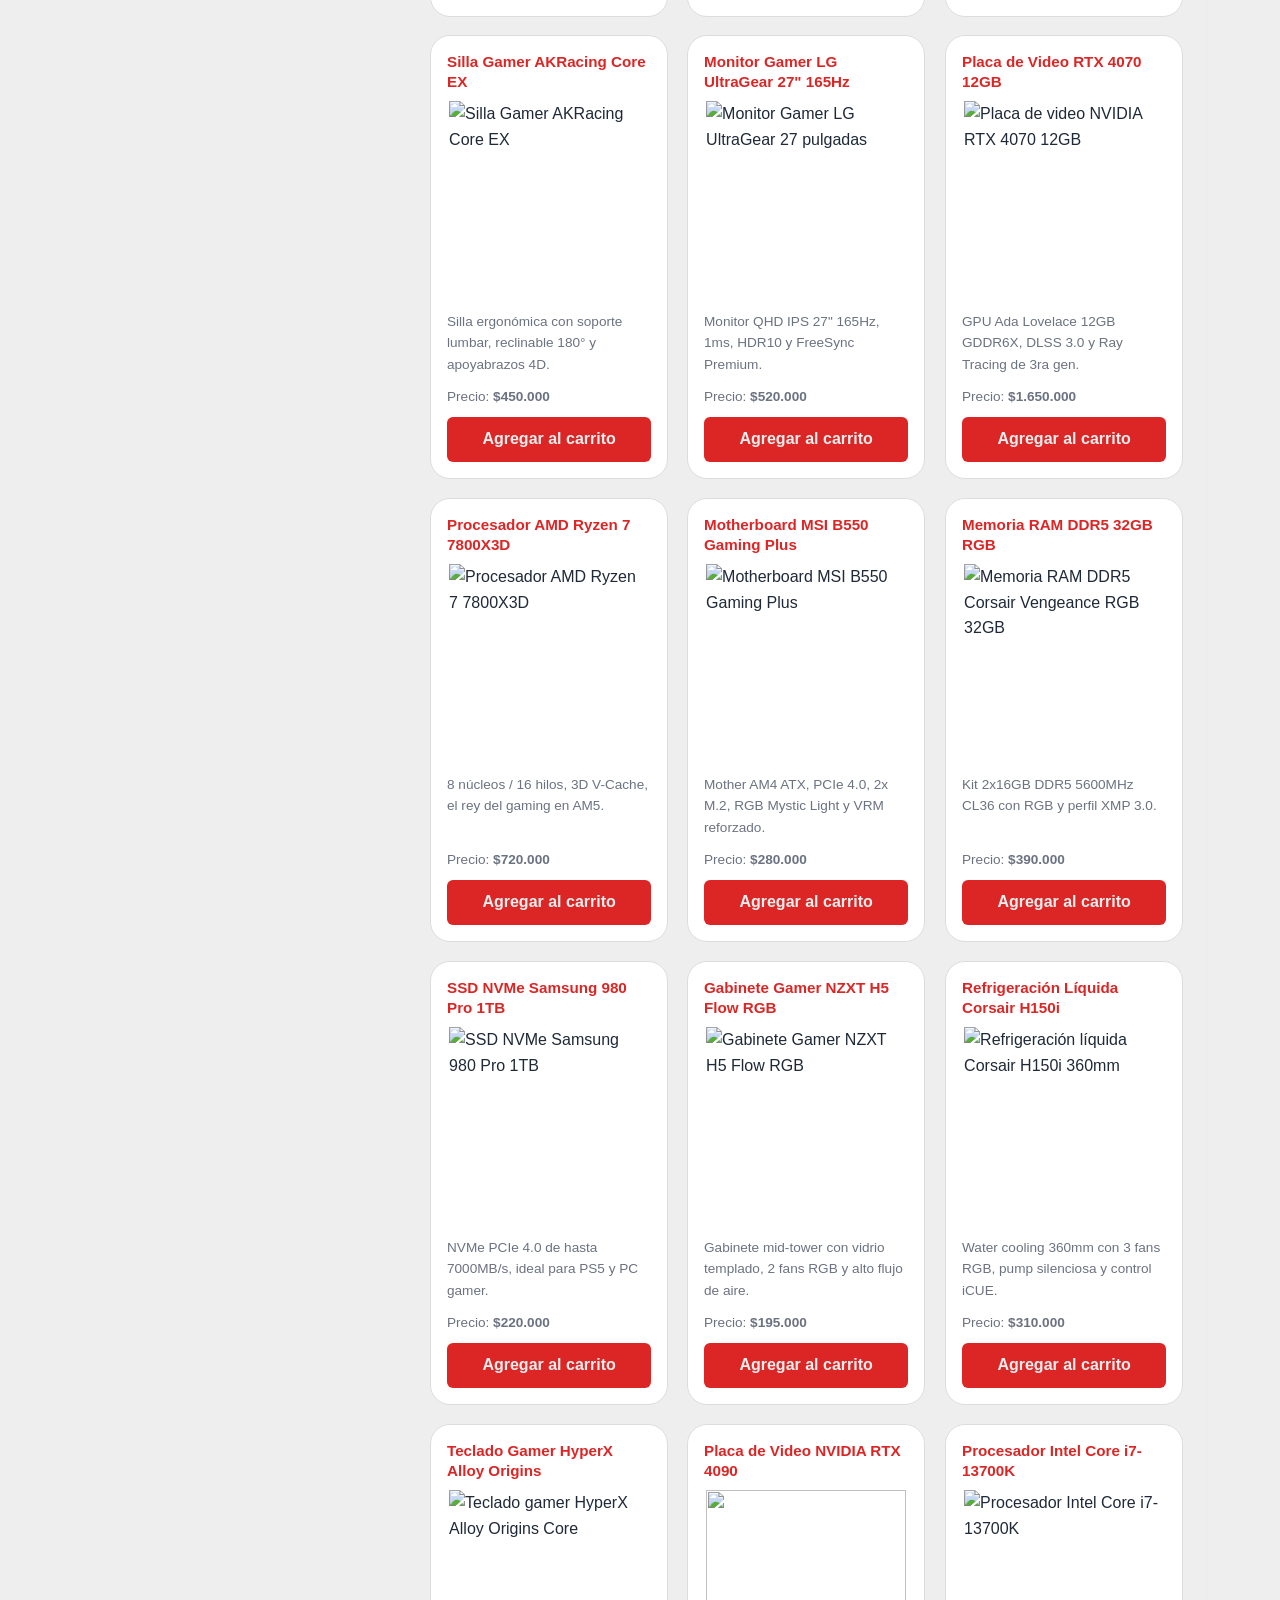
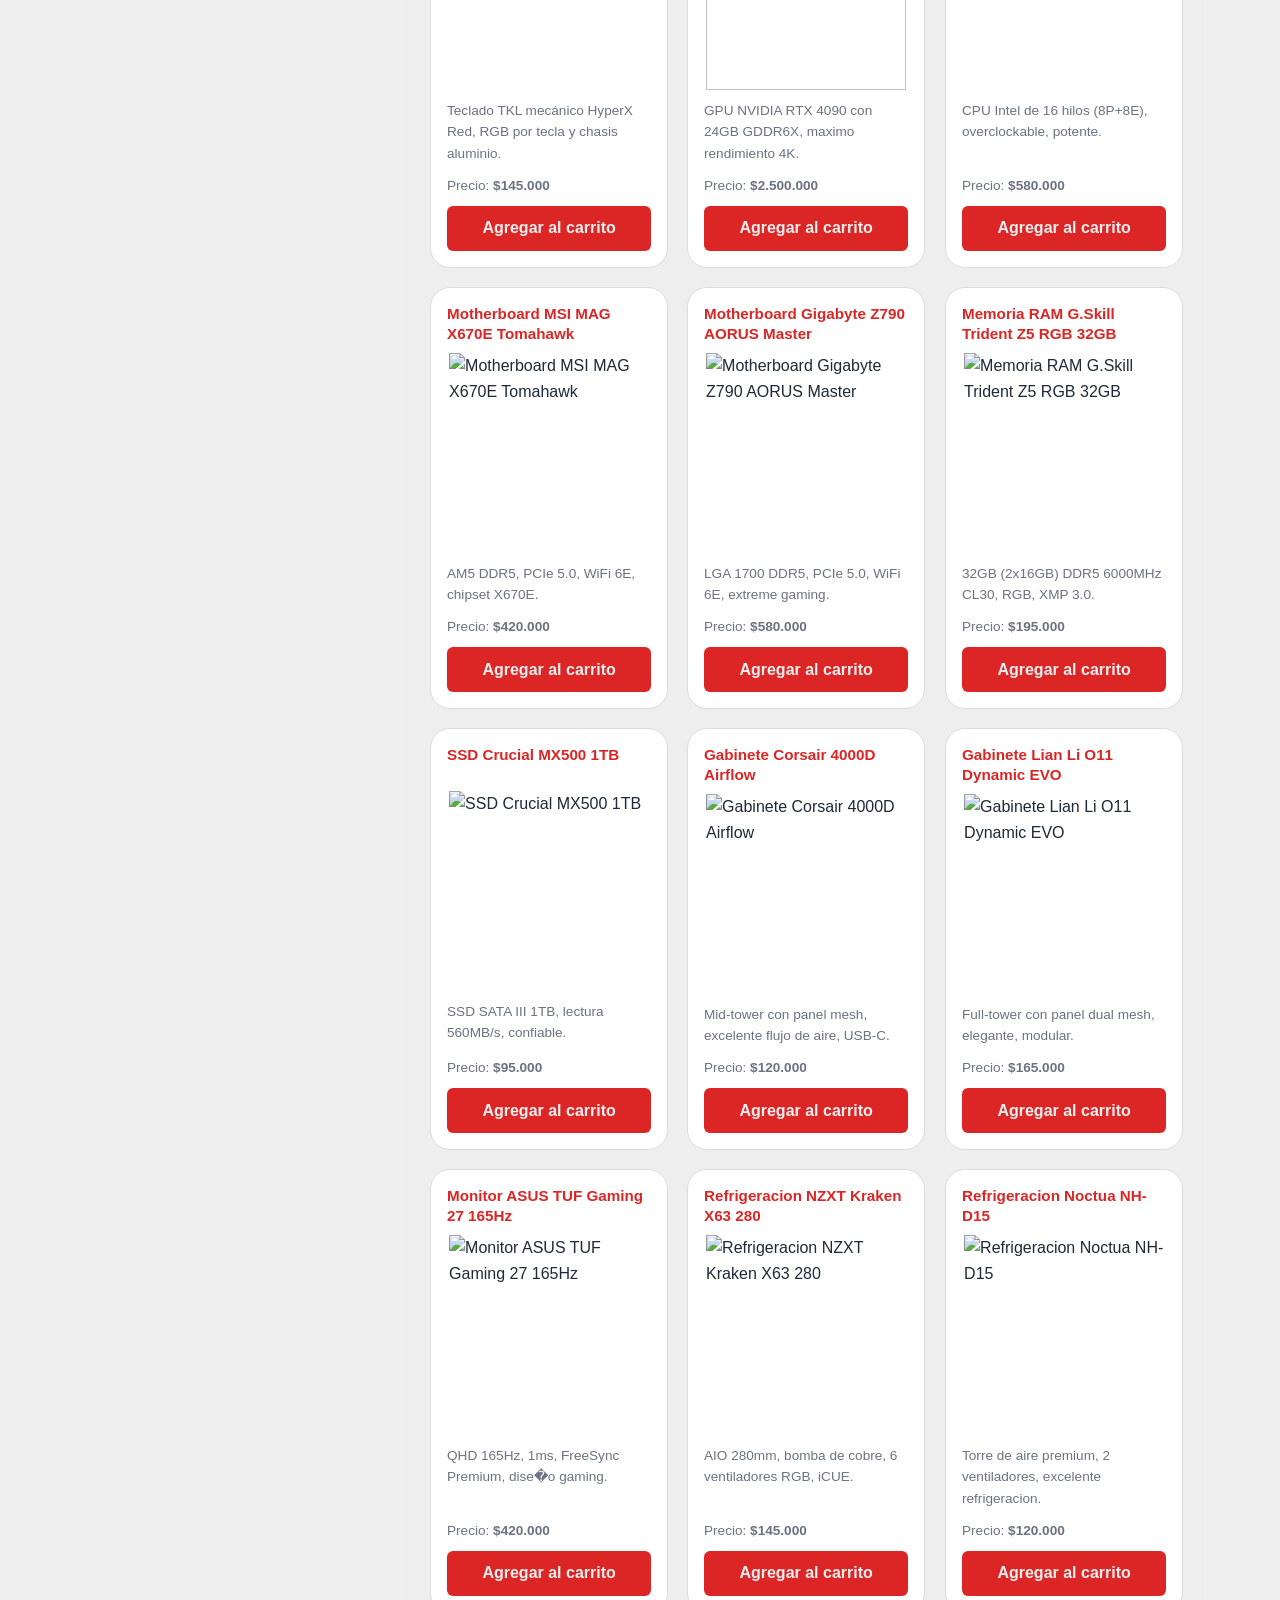
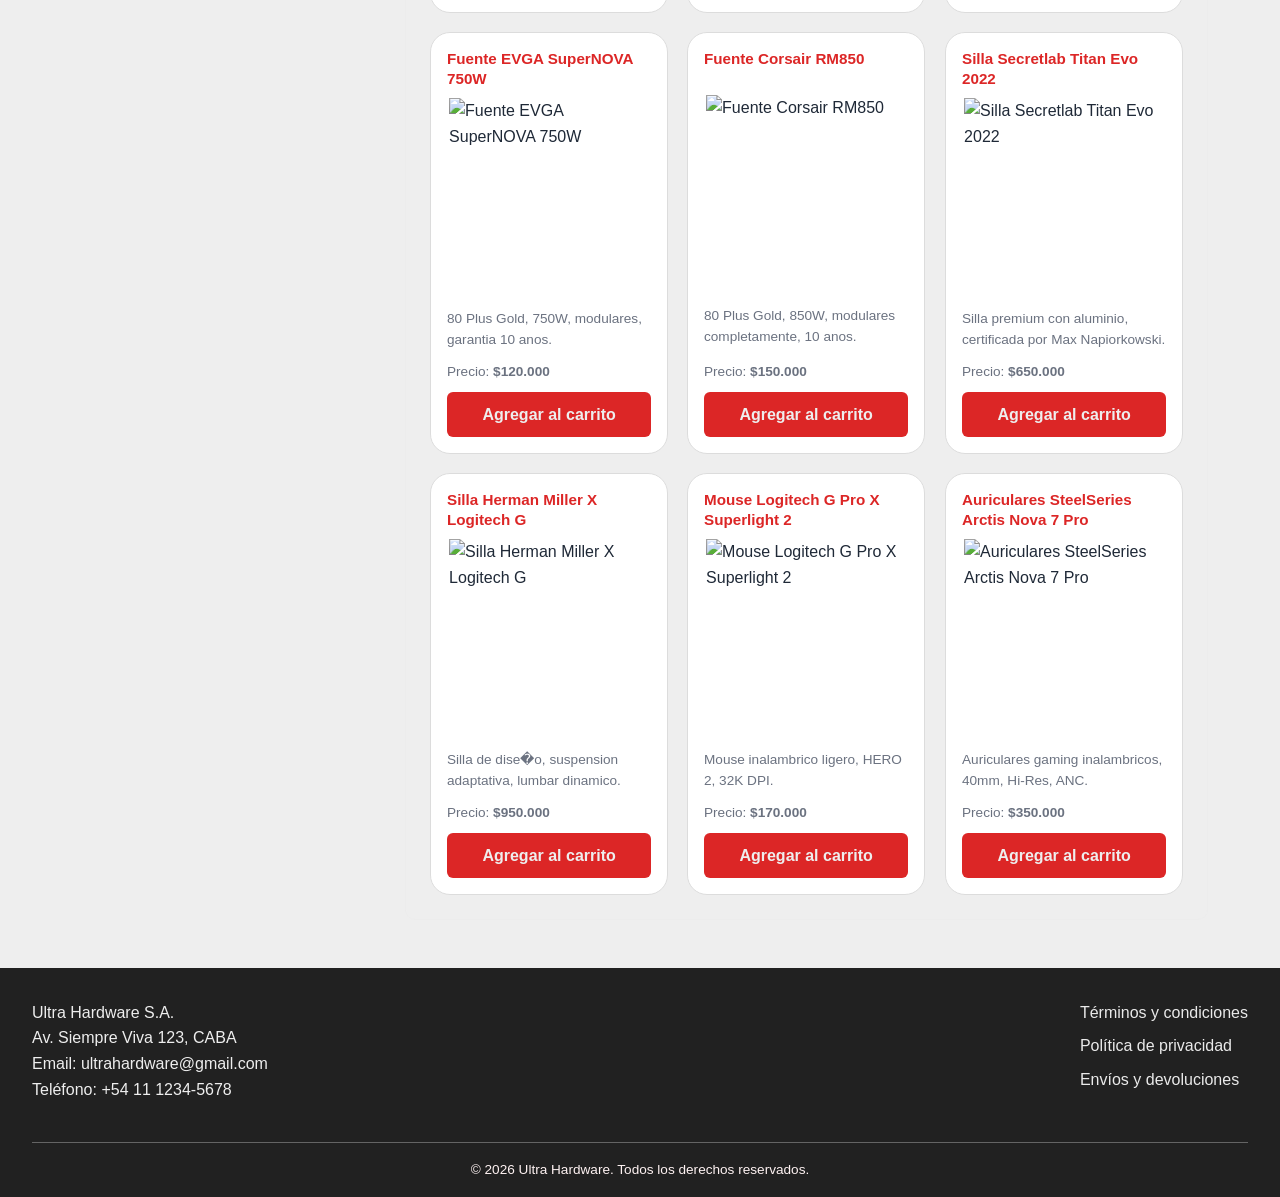
==== commit 7019ed32: "Adjust header layout and remove category links from navigation" ====
--- a/index.html
+++ b/index.html
@@ -28,7 +28,6 @@
             <ul>
                 <li><a href="index.html">Inicio</a></li>
                 <li><a href="#destacados">Productos</a></li>
-                <li><a href="#filtros">Categorías</a></li>
                 <li><a href="carrito.html">Carrito</a></li>
                 <li><a href="contacto.html">Contacto</a></li>
             </ul>
@@ -1585,8 +1584,33 @@
             }
 
             campo.addEventListener('input', filtrar);
+
+            const grupos = Array.prototype.slice.call(document.querySelectorAll('#filtros .subcategorias'));
+
+            function grupoDeRadio(radio) {
+                const etiqueta = document.querySelector('label[for="' + radio.id + '"]');
+                const contenedor = etiqueta ? etiqueta.parentElement : null;
+                return contenedor && contenedor.classList.contains('subcategorias') ? contenedor : null;
+            }
+
+            // Deja abierto el submenú indicado (si lo hay) y cierra el resto.
+            function sincronizarGrupos(abierto) {
+                grupos.forEach(function (menu) {
+                    const etiqueta = menu.previousElementSibling;
+                    const activo = menu === abierto;
+
+                    menu.classList.toggle('grupo-abierto', activo);
+                    if (etiqueta) {
+                        etiqueta.classList.toggle('grupo-abierto', activo);
+                    }
+                });
+            }
+
             Array.prototype.forEach.call(radios, function (radio) {
-                radio.addEventListener('change', filtrar);
+                radio.addEventListener('change', function () {
+                    sincronizarGrupos(grupoDeRadio(radio));
+                    filtrar();
+                });
             });
 
             Array.prototype.forEach.call(document.querySelectorAll('.cat-padre'), function (radio) {
@@ -1596,16 +1620,15 @@
                 }
 
                 const menu = etiqueta.nextElementSibling;
-                const subIds = menu && menu.classList.contains('subcategorias')
-                    ? Array.prototype.map.call(menu.querySelectorAll('label[for]'), function (sub) {
-                        return sub.getAttribute('for');
-                    })
-                    : [];
-
-                function grupoAbierto() {
-                    if (radio.checked) {
-                        return true;
-                    }
+                if (!menu || !menu.classList.contains('subcategorias')) {
+                    return;
+                }
+
+                const subIds = Array.prototype.map.call(menu.querySelectorAll('label[for]'), function (sub) {
+                    return sub.getAttribute('for');
+                });
+
+                function subcategoriaActiva() {
                     return subIds.some(function (id) {
                         const sub = document.getElementById(id);
                         return sub && sub.checked;
@@ -1613,18 +1636,22 @@
                 }
 
                 etiqueta.addEventListener('click', function (evento) {
-                    if (!grupoAbierto()) {
+                    // La categoría padre ya no filtra: solo abre o cierra su
+                    // submenú. Los productos visibles se mantienen hasta que se
+                    // elige una subcategoría (o "Todos").
+                    evento.preventDefault();
+
+                    if (menu.classList.contains('grupo-abierto')) {
+                        // Si hay una subcategoría aplicada se deja abierto, para
+                        // no perder de vista el filtro activo.
+                        if (!subcategoriaActiva()) {
+                            menu.classList.remove('grupo-abierto');
+                            etiqueta.classList.remove('grupo-abierto');
+                        }
                         return;
                     }
-                    evento.preventDefault();
-                    radio.checked = false;
-                    subIds.forEach(function (id) {
-                        const sub = document.getElementById(id);
-                        if (sub) {
-                            sub.checked = false;
-                        }
-                    });
-                    filtrar();
+
+                    sincronizarGrupos(menu);
                 });
             });
 
--- a/style.css
+++ b/style.css
@@ -32,23 +32,25 @@
     display: grid;
     grid-template-columns: minmax(0, 1fr) auto minmax(0, 1fr);
     align-items: center;
-    gap: 1rem;
+    gap:4rem;
     position: sticky;
     top: 0;
     z-index: 100;
 }
 
-header > p { justify-self: start; }
-header nav { justify-self: end; }
-
-header > p a { font-size: 1.5rem; font-weight: 700; color: var(--texto); }
+header > p { justify-self: start; transform: translateX(21.5rem); }
+header nav { justify-self: start; }
+
+header > p a { font-size: 1.5rem; font-weight: 700; color: var(--texto);  }
 header > p a:hover { color: var(--rojo); }
 
 nav ul {
     list-style: none;
     display: flex;
     flex-wrap: wrap;
-    gap: 1.5rem;
+    gap: 2.5rem;
+    
+    
 }
 
 nav ul a { color: rgba(255, 255, 255, 0.904); font-weight: 500; }
@@ -203,6 +205,7 @@
 #destacados article:hover { box-shadow: 0 4px 16px rgba(0, 0, 0, 0.08); }
 #destacados article img { align-self: center; object-fit: contain; width: 200px; height: 200px; }
 #destacados article h2 { font-size: 0.95rem; margin: 0; min-height: 2.4em; line-height: 1.3; }
+#destacados article h2 a:hover { text-decoration: none; }
 #destacados article p { font-size: 0.85rem; color: var(--gris); }
 #destacados article p:first-of-type { flex: 1; }
 
@@ -213,6 +216,9 @@
     padding: 0.6rem 1rem;
     border-radius: 6px;
     font-weight: 600;
+    /* Queda por encima de la tarjeta cliqueable para seguir siendo utilizable */
+    position: relative;
+    z-index: 2;
 }
 
 #destacados article a[href="#"]:hover {
@@ -275,13 +281,29 @@
 #destacados ul > li { display: flex; }
 
 /* En la vista "Todos" (inicio) solo se muestran los productos destacados.
-   Al elegir una categoría o subcategoría se muestran TODOS los productos
+   Al elegir una categoría o subcategoría hoja se muestran TODOS los productos
    de esa categoría, sin importar si están destacados o no. */
-#cat-todos:checked ~ #destacados ul > li:not([data-destacado]) { display: none; }
-#cat-todos:checked ~ #destacados ul > li[data-destacado] { display: flex; }
+#cat-todos:checked ~ #destacados ul > li:not([data-destacado]),
+#cat-placas-de-video:checked ~ #destacados ul > li:not([data-destacado]),
+#cat-procesadores:checked ~ #destacados ul > li:not([data-destacado]),
+#cat-mothers:checked ~ #destacados ul > li:not([data-destacado]),
+#cat-almacenamiento:checked ~ #destacados ul > li:not([data-destacado]),
+#cat-perifericos:checked ~ #destacados ul > li:not([data-destacado]) {
+    display: none;
+}
+
+#cat-todos:checked ~ #destacados ul > li[data-destacado],
+#cat-placas-de-video:checked ~ #destacados ul > li[data-destacado],
+#cat-procesadores:checked ~ #destacados ul > li[data-destacado],
+#cat-mothers:checked ~ #destacados ul > li[data-destacado],
+#cat-almacenamiento:checked ~ #destacados ul > li[data-destacado],
+#cat-perifericos:checked ~ #destacados ul > li[data-destacado] {
+    display: flex;
+}
 
 /* Las categorias con subcategorias (placas, procesadores, mothers, almacenamiento,
-   perifericos) solo abren el menu: no filtran hasta que se elige una subcategoria. */
+   perifericos) solo abren el menu: no filtran hasta que se elige una subcategoria,
+   por lo que mantienen la vista por defecto con los productos destacados. */
 #cat-memorias-ram:checked ~ #destacados ul > li:not([data-categoria="memorias-ram"]),
 #cat-gabinetes:checked ~ #destacados ul > li:not([data-categoria="gabinetes"]),
 #cat-monitores:checked ~ #destacados ul > li:not([data-categoria="monitores"]),
@@ -360,6 +382,13 @@
     display: flex;
 }
 
+/* El submenú también se abre por JS con la clase .grupo-abierto, sin marcar
+   la categoría padre: así el filtro activo no cambia hasta elegir una
+   subcategoría. */
+#filtros .subcategorias.grupo-abierto { display: flex; }
+
+#filtros label[for].grupo-abierto .flecha { transform: rotate(0deg); }
+
 /* ==== Indicador de categorías con subcategorías ==== */
 .flecha {
     display: inline-block;
@@ -1026,6 +1055,31 @@
 
 #destacados article:hover::after { transform: scaleX(1); }
 
+/* ---- Toda la tarjeta es cliqueable ("enlace estirado") ----
+   El enlace del título se expande con un pseudo-elemento hasta cubrir
+   el article completo (imagen, descripción, precio y fondo), sin anidar
+   enlaces dentro del enlace "Agregar al carrito". */
+#destacados article {
+    cursor: pointer;
+}
+
+#destacados article h2 a::before {
+    content: "";
+    position: absolute;
+    inset: 0;
+    z-index: 1;
+    border-radius: inherit;
+}
+
+#destacados article h2 a:focus-visible {
+    outline: none;
+}
+
+#destacados article h2 a:focus-visible::before {
+    outline: 2px solid var(--rojo);
+    outline-offset: 3px;
+}
+
 #destacados article a[href="#"]:hover {
     text-decoration: none;
     transform: translateY(-2px);
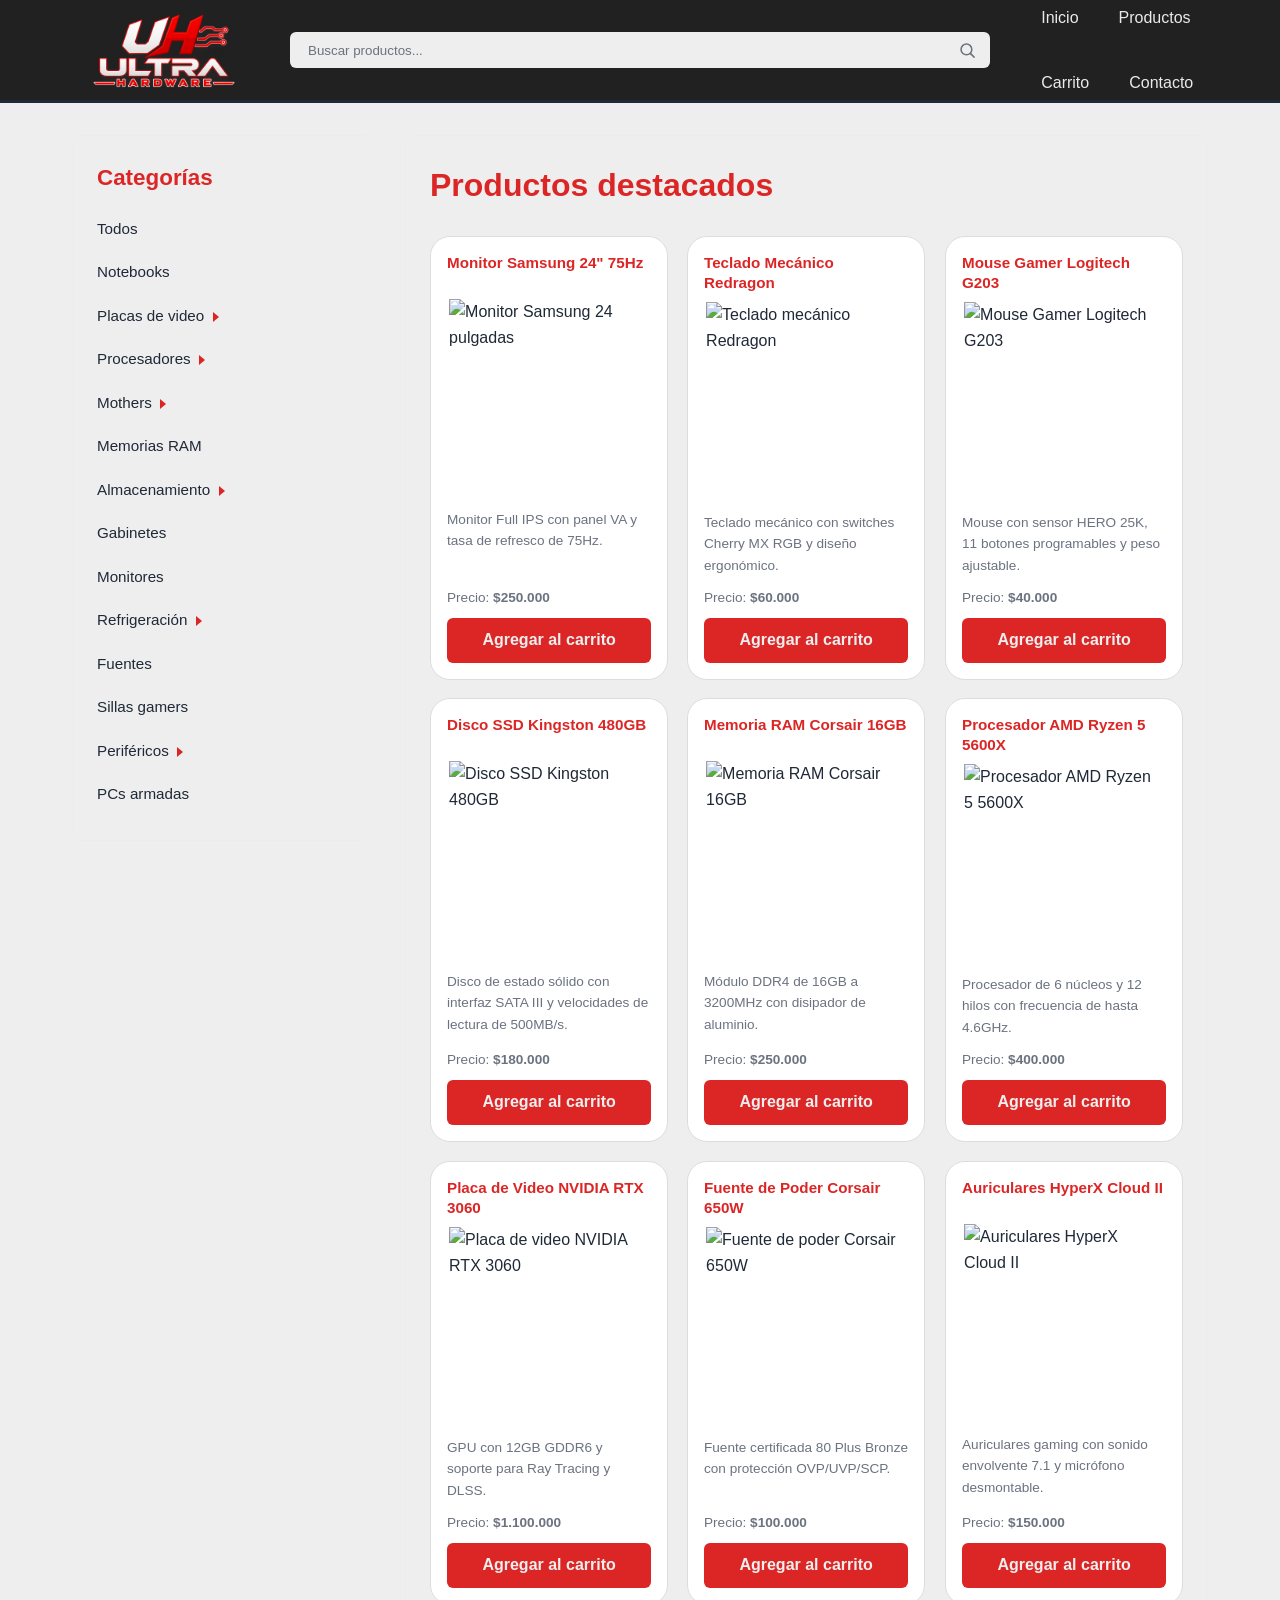
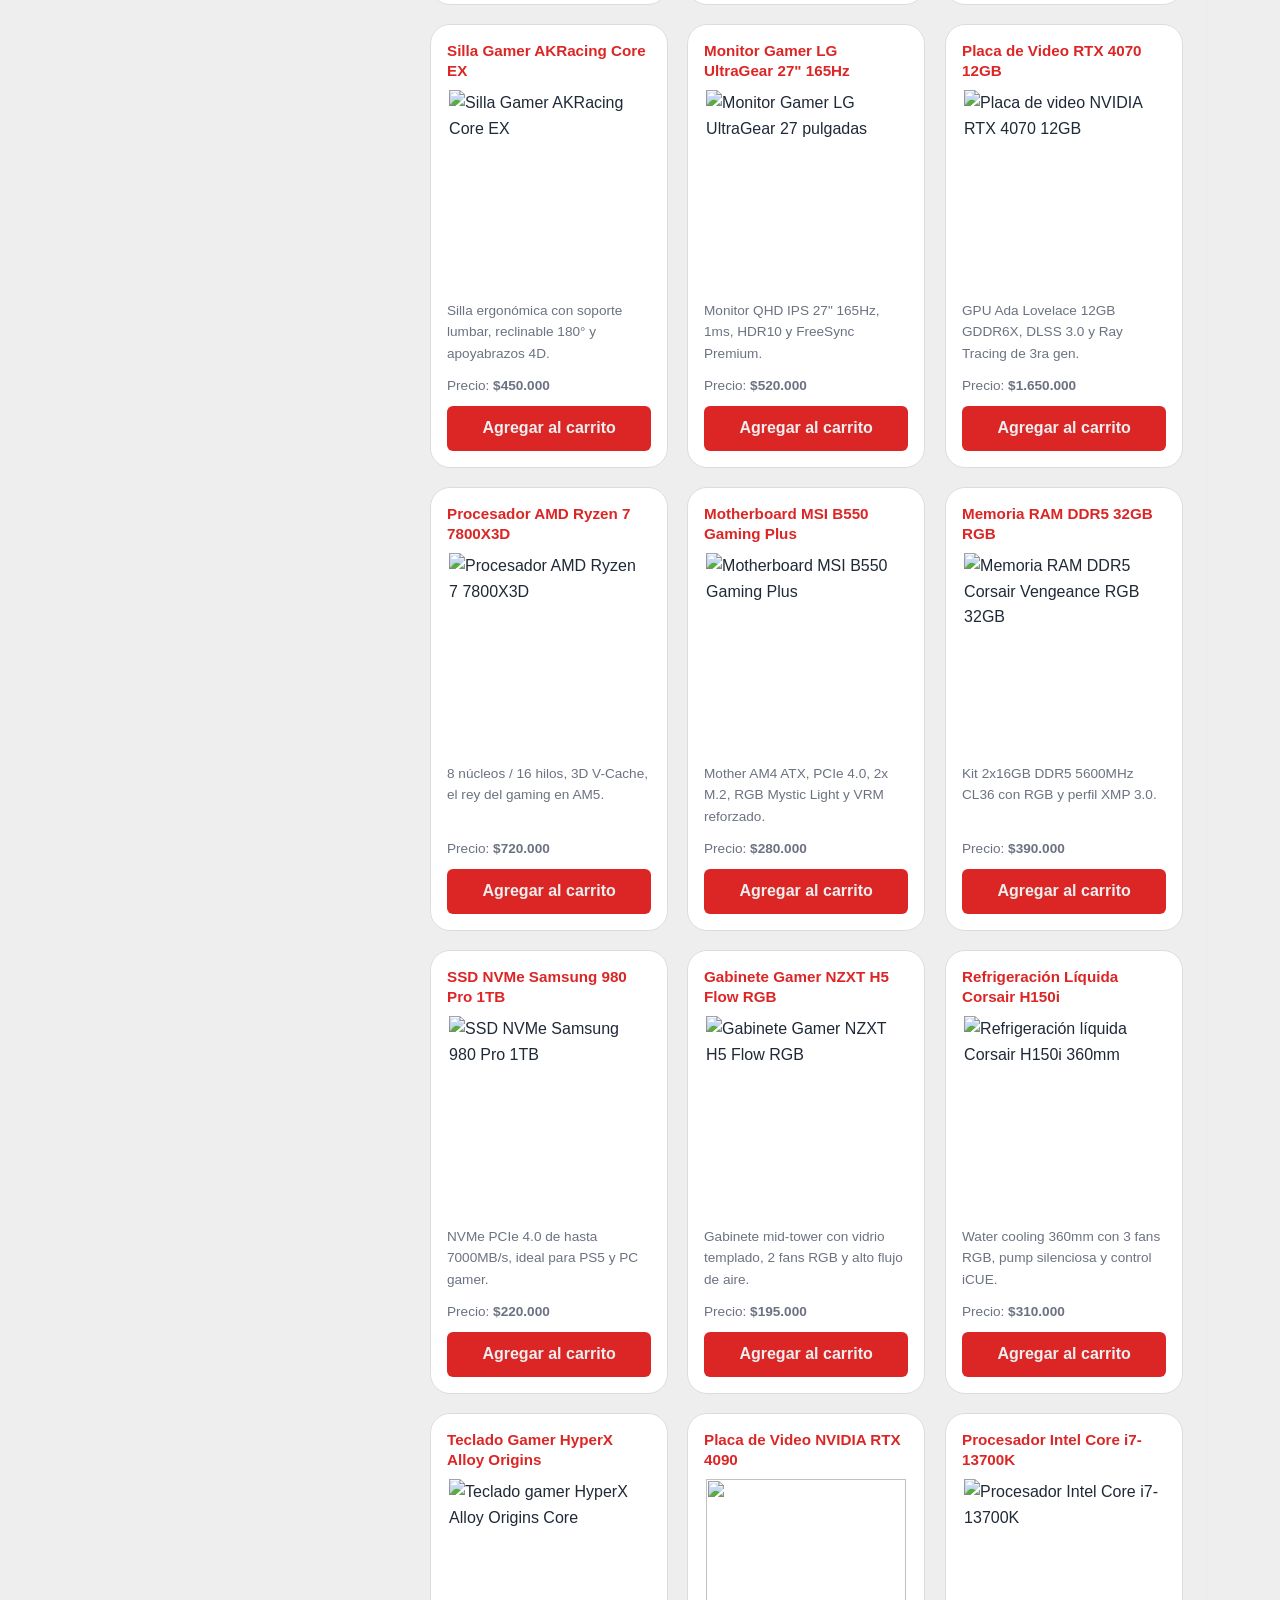
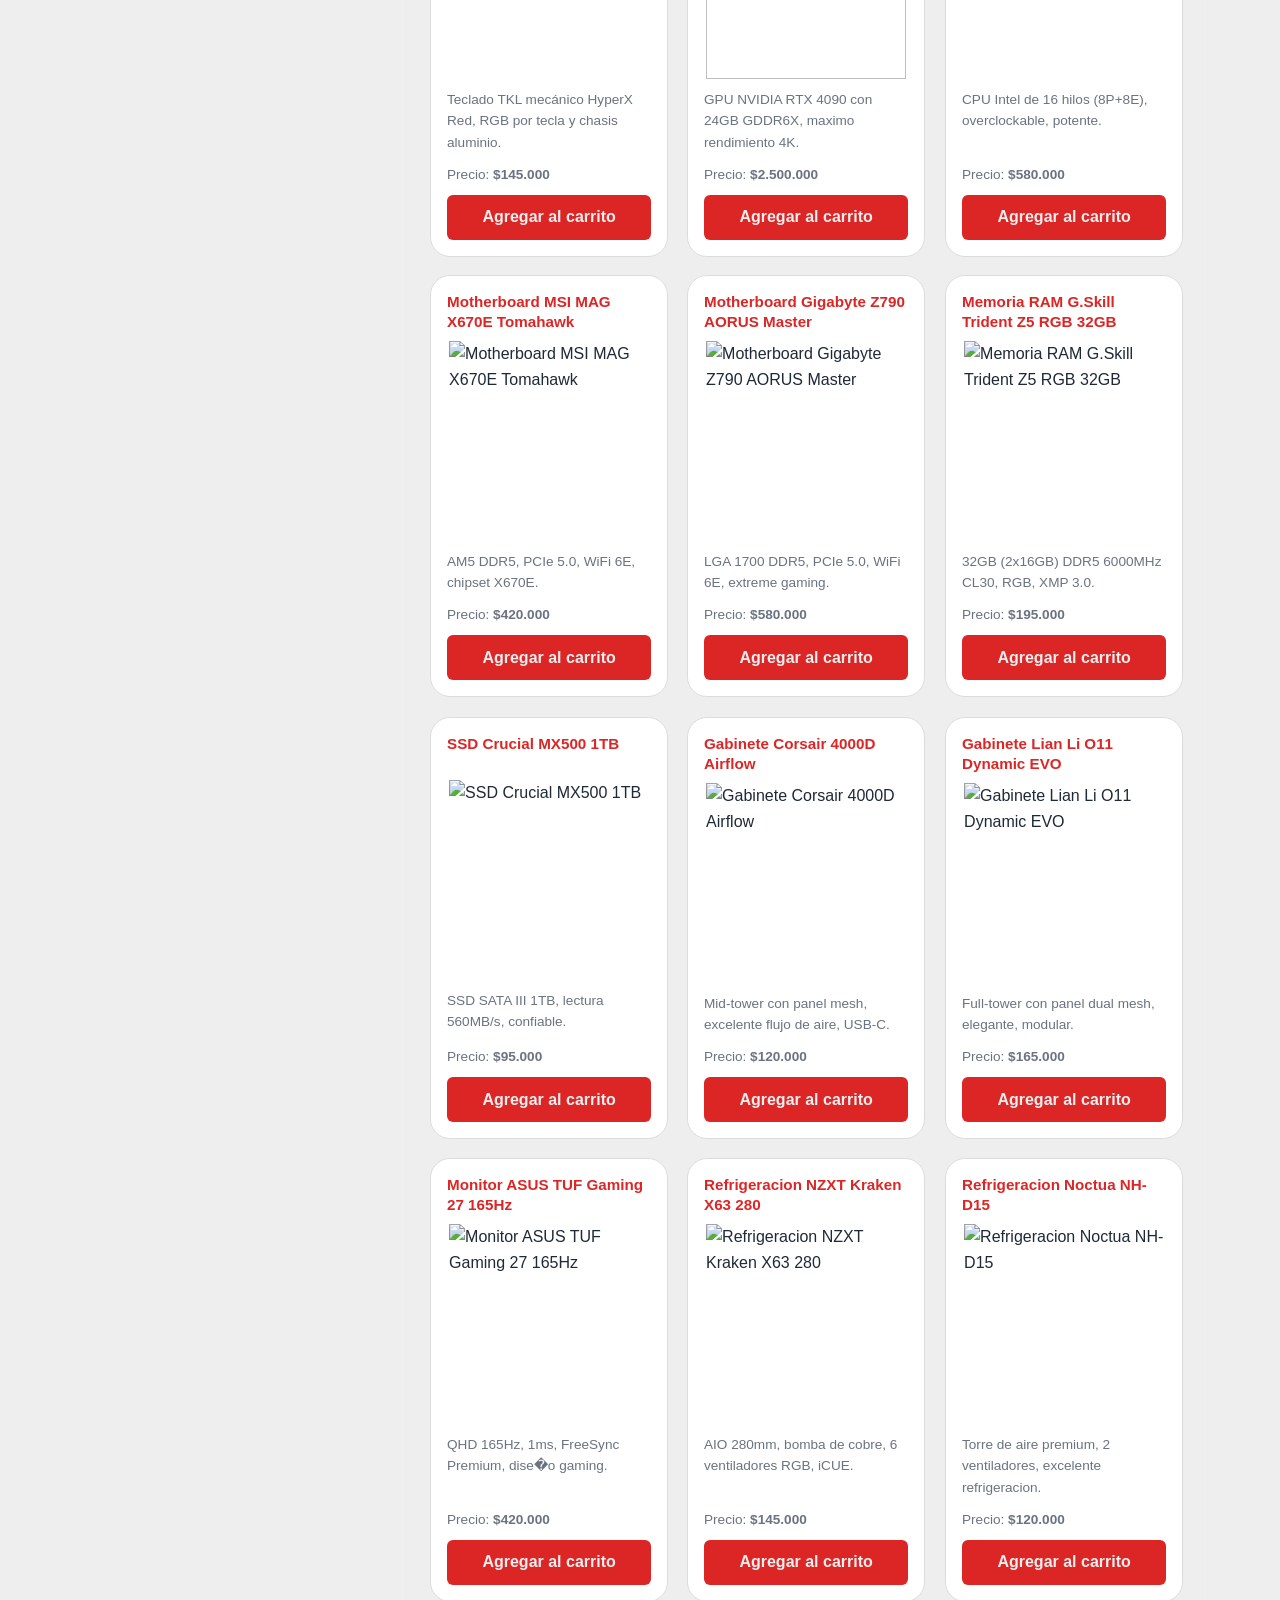
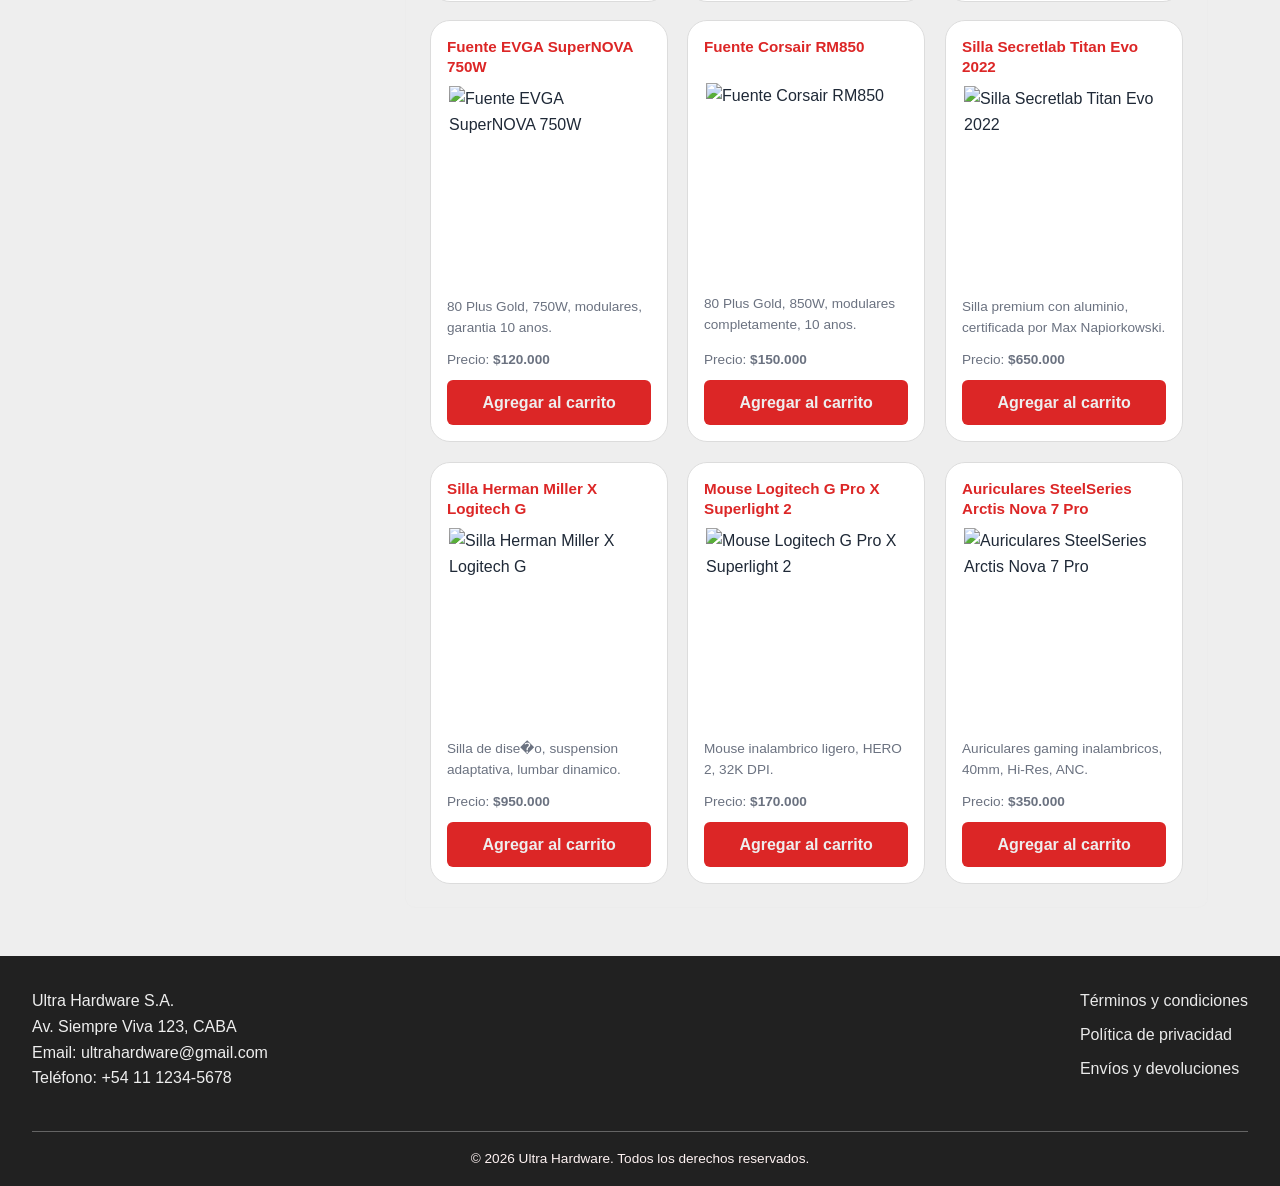
==== commit 8a9398c1: "Add notebooks category and update refrigeracion subcategories in filters" ====
--- a/index.html
+++ b/index.html
@@ -36,6 +36,7 @@
 
     <main>
         <input type="radio" id="cat-todos" name="cat" value="todos" checked class="cat-input">
+        <input type="radio" id="cat-notebooks" name="cat" value="notebooks" class="cat-input">
         <input type="radio" id="cat-placas-de-video" name="cat" value="placas-de-video" class="cat-input cat-padre">
         <input type="radio" id="cat-procesadores" name="cat" value="procesadores" class="cat-input cat-padre">
         <input type="radio" id="cat-mothers" name="cat" value="mothers" class="cat-input cat-padre">
@@ -43,7 +44,7 @@
         <input type="radio" id="cat-almacenamiento" name="cat" value="almacenamiento" class="cat-input cat-padre">
         <input type="radio" id="cat-gabinetes" name="cat" value="gabinetes" class="cat-input">
         <input type="radio" id="cat-monitores" name="cat" value="monitores" class="cat-input">
-        <input type="radio" id="cat-refrigeracion" name="cat" value="refrigeracion" class="cat-input">
+        <input type="radio" id="cat-refrigeracion" name="cat" value="refrigeracion" class="cat-input cat-padre">
         <input type="radio" id="cat-fuentes" name="cat" value="fuentes" class="cat-input">
         <input type="radio" id="cat-sillas-gamers" name="cat" value="sillas-gamers" class="cat-input">
         <input type="radio" id="cat-perifericos" name="cat" value="perifericos" class="cat-input cat-padre">
@@ -61,12 +62,14 @@
         <input type="radio" id="cat-pads" name="cat" value="pads" class="cat-input">
         <input type="radio" id="cat-microfonos" name="cat" value="microfonos" class="cat-input">
         <input type="radio" id="cat-auriculares" name="cat" value="auriculares" class="cat-input">
+        <input type="radio" id="cat-coolers-fan" name="cat" value="coolers-fan" class="cat-input">
+        <input type="radio" id="cat-coolers-cpu" name="cat" value="coolers-cpu" class="cat-input">
 
         <section id="destacados" aria-labelledby="destacados-titulo">
             <h1 id="destacados-titulo">Productos destacados</h1>
 
             <ul>
-                <li data-categoria="pcs-armadas">
+                <li data-categoria="notebooks">
                     <article>
                         <h2><a href="producto.html#notebook">Notebook Lenovo IdeaPad 3</a></h2>
                         <img src="https://www.deffo.com.ar/wp-content/uploads/2024/03/IdeaPad-Slim-3-15IAN8-11-600x600.webp" alt="Notebook Lenovo IdeaPad 3">
@@ -228,7 +231,7 @@
                         <a href="#">Agregar al carrito</a>
                     </article>
                 </li>
-                <li data-destacado data-categoria="refrigeracion">
+                <li data-destacado data-categoria="refrigeracion" data-subcategoria="coolers-cpu">
                     <article>
                         <h2><a href="producto.html#refrigeracion">Refrigeración Líquida Corsair H150i</a></h2>
                         <img src="https://encrypted-tbn3.gstatic.com/shopping?q=tbn:ANd9GcQVCUjV71EOJ41z2GASIeQT4_dQds38X_kKt-e7LrsdDuPORsGVO2M8pjQeO8tSZstQBwVt08TtZLSjl-9cACgexGCvGN3lwJT4ueIbvyw" alt="Refrigeración líquida Corsair H150i 360mm">
@@ -903,7 +906,7 @@
                         <a href="#">Agregar al carrito</a>
                     </article>
                 </li>
-                <li data-destacado data-categoria="refrigeracion">
+                <li data-destacado data-categoria="refrigeracion" data-subcategoria="coolers-cpu">
                     <article>
                         <h2><a href="producto.html#nzxtx63">Refrigeracion NZXT Kraken X63 280</a></h2>
                         <img src="https://encrypted-tbn0.gstatic.com/images?q=tbn:ANd9GcQ7JanMYXC8pNyf6I0vfqGg0PCcfjmnxBiElf4lmrjDKw&s" alt="Refrigeracion NZXT Kraken X63 280">
@@ -912,7 +915,7 @@
                         <a href="#">Agregar al carrito</a>
                     </article>
                 </li>
-                <li data-categoria="refrigeracion">
+                <li data-categoria="refrigeracion" data-subcategoria="coolers-cpu">
                     <article>
                         <h2><a href="producto.html#arctic280">Refrigeracion Arctic Liquid Freezer II 280</a></h2>
                         <img src="https://encrypted-tbn0.gstatic.com/images?q=tbn:ANd9GcQiQGSf3R7Qyd1EP6CxidLv-FhZ1JNpgS3FaNVwq11eVA&s" alt="Refrigeracion Arctic Liquid Freezer II 280">
@@ -921,7 +924,7 @@
                         <a href="#">Agregar al carrito</a>
                     </article>
                 </li>
-                <li data-categoria="refrigeracion">
+                <li data-categoria="refrigeracion" data-subcategoria="coolers-cpu">
                     <article>
                         <h2><a href="producto.html#dkak620">Refrigeracion DeepCool AK620</a></h2>
                         <img src="https://encrypted-tbn0.gstatic.com/images?q=tbn:ANd9GcT5CGd0YW7mIvAaW-PSml254qXTQG3tMx4o098yUTC7HA&s=10" alt="Refrigeracion DeepCool AK620">
@@ -930,7 +933,7 @@
                         <a href="#">Agregar al carrito</a>
                     </article>
                 </li>
-                <li data-categoria="refrigeracion">
+                <li data-categoria="refrigeracion" data-subcategoria="coolers-cpu">
                     <article>
                         <h2><a href="producto.html#bqdrp4">Refrigeracion be quiet! Dark Rock Pro 4</a></h2>
                         <img src="https://encrypted-tbn0.gstatic.com/images?q=tbn:ANd9GcSnlTNgycawrQy8WAptphsoaZxW1Z_Fw3wT9p3OeOIFuw&s" alt="Refrigeracion be quiet! Dark Rock Pro 4">
@@ -939,7 +942,7 @@
                         <a href="#">Agregar al carrito</a>
                     </article>
                 </li>
-                <li data-destacado data-categoria="refrigeracion">
+                <li data-destacado data-categoria="refrigeracion" data-subcategoria="coolers-cpu">
                     <article>
                         <h2><a href="producto.html#noctuad15">Refrigeracion Noctua NH-D15</a></h2>
                         <img src="https://encrypted-tbn0.gstatic.com/shopping?q=tbn:ANd9GcR1jQFCd-S2HD-7ocA4L2F82zoU68V-HRxuMGBLPEGqb_jcVYh33b6lFUhui9-LCuChm3d-U_4SHJfs-ubqsnEGDE0oxvelqTM38NYWZZfeY9KAexafkF7ucgv9xSofslq5i5wQYfvtsJU&usqp=CAc" alt="Refrigeracion Noctua NH-D15">
@@ -948,7 +951,7 @@
                         <a href="#">Agregar al carrito</a>
                     </article>
                 </li>
-                <li data-categoria="refrigeracion">
+                <li data-categoria="refrigeracion" data-subcategoria="coolers-cpu">
                     <article>
                         <h2><a href="producto.html#corsairh100i">Refrigeracion Corsair H100i</a></h2>
                         <img src="https://encrypted-tbn0.gstatic.com/images?q=tbn:ANd9GcTgd7FOLJfyUgUTJBjh7w5ieLi9its_hcTBoOwxXuyQNQ&s" alt="Refrigeracion Corsair H100i">
@@ -957,7 +960,7 @@
                         <a href="#">Agregar al carrito</a>
                     </article>
                 </li>
-                <li data-categoria="refrigeracion">
+                <li data-categoria="refrigeracion" data-subcategoria="coolers-cpu">
                     <article>
                         <h2><a href="producto.html#trpa120">Refrigeracion Thermalright Peerless Assassin 120</a></h2>
                         <img src="https://http2.mlstatic.com/D_NQ_NP_971999-CBT112612469252_062026-O.webp" alt="Refrigeracion Thermalright Peerless Assassin 120">
@@ -966,7 +969,7 @@
                         <a href="#">Agregar al carrito</a>
                     </article>
                 </li>
-                <li data-categoria="refrigeracion">
+                <li data-categoria="refrigeracion" data-subcategoria="coolers-cpu">
                     <article>
                         <h2><a href="producto.html#dkak400">Refrigeracion DeepCool AK400</a></h2>
                         <img src="https://encrypted-tbn0.gstatic.com/images?q=tbn:ANd9GcTOeAIKxprLCWj9mD92RbTlo9iOGuihXvAcHu8PZsB0uw&s" alt="Refrigeracion DeepCool AK400">
@@ -975,7 +978,7 @@
                         <a href="#">Agregar al carrito</a>
                     </article>
                 </li>
-                <li data-categoria="refrigeracion">
+                <li data-categoria="refrigeracion" data-subcategoria="coolers-fan">
                     <article>
                         <h2><a href="producto.html#arcticp12">Refrigeracion Arctic P12 PWM</a></h2>
                         <img src="https://encrypted-tbn0.gstatic.com/images?q=tbn:ANd9GcT9m4CFa2iUJgLuz44gR_e2sG9IZWwCyxdGLdWBo66rzg&s" alt="Refrigeracion Arctic P12 PWM">
@@ -984,7 +987,7 @@
                         <a href="#">Agregar al carrito</a>
                     </article>
                 </li>
-                <li data-categoria="refrigeracion">
+                <li data-categoria="refrigeracion" data-subcategoria="coolers-cpu">
                     <article>
                         <h2><a href="producto.html#noctuah12s">Refrigeracion Noctua NH-U12S</a></h2>
                         <img src="https://encrypted-tbn0.gstatic.com/images?q=tbn:ANd9GcRFafkzd45gDxCjTX_AkmwBPXpPxnIyPMAouUtD8zEtFQ&s" alt="Refrigeracion Noctua NH-U12S">
@@ -1451,6 +1454,8 @@
 
             <div class="filtro-categorias" id="filtros-lista">
                 <label for="cat-todos">Todos</label>
+
+                <label for="cat-notebooks">Notebooks</label>
 
                 <label for="cat-placas-de-video">Placas de video<span class="flecha" aria-hidden="true"></span></label>
                 <div class="subcategorias sub-placas-de-video">
@@ -1480,7 +1485,11 @@
 
                 <label for="cat-gabinetes">Gabinetes</label>
                 <label for="cat-monitores">Monitores</label>
-                <label for="cat-refrigeracion">Refrigeración</label>
+                <label for="cat-refrigeracion">Refrigeración<span class="flecha" aria-hidden="true"></span></label>
+                <div class="subcategorias sub-refrigeracion">
+                    <label for="cat-coolers-fan">Coolers Fan</label>
+                    <label for="cat-coolers-cpu">Coolers CPU</label>
+                </div>
                 <label for="cat-fuentes">Fuentes</label>
                 <label for="cat-sillas-gamers">Sillas gamers</label>
 
--- a/style.css
+++ b/style.css
@@ -32,17 +32,29 @@
     display: grid;
     grid-template-columns: minmax(0, 1fr) auto minmax(0, 1fr);
     align-items: center;
-    gap:4rem;
+    gap: clamp(1rem, 4vw, 4rem);
     position: sticky;
     top: 0;
     z-index: 100;
 }
 
-header > p { justify-self: start; transform: translateX(21.5rem); }
+header > p {
+    justify-self: end;
+    min-width: 0;
+    max-width: 100%;
+}
 header nav { justify-self: start; }
 
 header > p a { font-size: 1.5rem; font-weight: 700; color: var(--texto);  }
 header > p a:hover { color: var(--rojo); }
+
+/* El logo se adapta al ancho disponible sin deformarse ni desbordar el header */
+header > p img {
+    display: block;
+    width: clamp(96px, 14vw, 150px);
+    max-width: 100%;
+    height: auto;
+}
 
 nav ul {
     list-style: none;
@@ -288,6 +300,7 @@
 #cat-procesadores:checked ~ #destacados ul > li:not([data-destacado]),
 #cat-mothers:checked ~ #destacados ul > li:not([data-destacado]),
 #cat-almacenamiento:checked ~ #destacados ul > li:not([data-destacado]),
+#cat-refrigeracion:checked ~ #destacados ul > li:not([data-destacado]),
 #cat-perifericos:checked ~ #destacados ul > li:not([data-destacado]) {
     display: none;
 }
@@ -297,17 +310,18 @@
 #cat-procesadores:checked ~ #destacados ul > li[data-destacado],
 #cat-mothers:checked ~ #destacados ul > li[data-destacado],
 #cat-almacenamiento:checked ~ #destacados ul > li[data-destacado],
+#cat-refrigeracion:checked ~ #destacados ul > li[data-destacado],
 #cat-perifericos:checked ~ #destacados ul > li[data-destacado] {
     display: flex;
 }
 
 /* Las categorias con subcategorias (placas, procesadores, mothers, almacenamiento,
-   perifericos) solo abren el menu: no filtran hasta que se elige una subcategoria,
-   por lo que mantienen la vista por defecto con los productos destacados. */
+   refrigeracion, perifericos) solo abren el menu: no filtran hasta que se elige una
+   subcategoria, por lo que mantienen la vista por defecto con los productos destacados. */
+#cat-notebooks:checked ~ #destacados ul > li:not([data-categoria="notebooks"]),
 #cat-memorias-ram:checked ~ #destacados ul > li:not([data-categoria="memorias-ram"]),
 #cat-gabinetes:checked ~ #destacados ul > li:not([data-categoria="gabinetes"]),
 #cat-monitores:checked ~ #destacados ul > li:not([data-categoria="monitores"]),
-#cat-refrigeracion:checked ~ #destacados ul > li:not([data-categoria="refrigeracion"]),
 #cat-fuentes:checked ~ #destacados ul > li:not([data-categoria="fuentes"]),
 #cat-sillas-gamers:checked ~ #destacados ul > li:not([data-categoria="sillas-gamers"]),
 #cat-pcs-armadas:checked ~ #destacados ul > li:not([data-categoria="pcs-armadas"]) {
@@ -325,6 +339,8 @@
 #cat-teclados:checked ~ #destacados ul > li:not([data-subcategoria="teclados"]),
 #cat-mouses:checked ~ #destacados ul > li:not([data-subcategoria="mouses"]),
 #cat-pads:checked ~ #destacados ul > li:not([data-subcategoria="pads"]),
+#cat-coolers-fan:checked ~ #destacados ul > li:not([data-subcategoria="coolers-fan"]),
+#cat-coolers-cpu:checked ~ #destacados ul > li:not([data-subcategoria="coolers-cpu"]),
 #cat-microfonos:checked ~ #destacados ul > li:not([data-subcategoria="microfonos"]),
 #cat-auriculares:checked ~ #destacados ul > li:not([data-subcategoria="auriculares"]) {
     display: none;
@@ -373,6 +389,9 @@
 #cat-almacenamiento:checked ~ #filtros .sub-almacenamiento,
 #cat-discos-rigidos:checked ~ #filtros .sub-almacenamiento,
 #cat-discos-solidos:checked ~ #filtros .sub-almacenamiento,
+#cat-refrigeracion:checked ~ #filtros .sub-refrigeracion,
+#cat-coolers-fan:checked ~ #filtros .sub-refrigeracion,
+#cat-coolers-cpu:checked ~ #filtros .sub-refrigeracion,
 #cat-perifericos:checked ~ #filtros .sub-perifericos,
 #cat-teclados:checked ~ #filtros .sub-perifericos,
 #cat-mouses:checked ~ #filtros .sub-perifericos,
@@ -415,6 +434,9 @@
 #cat-almacenamiento:checked ~ #filtros label[for="cat-almacenamiento"] .flecha,
 #cat-discos-rigidos:checked ~ #filtros label[for="cat-almacenamiento"] .flecha,
 #cat-discos-solidos:checked ~ #filtros label[for="cat-almacenamiento"] .flecha,
+#cat-refrigeracion:checked ~ #filtros label[for="cat-refrigeracion"] .flecha,
+#cat-coolers-fan:checked ~ #filtros label[for="cat-refrigeracion"] .flecha,
+#cat-coolers-cpu:checked ~ #filtros label[for="cat-refrigeracion"] .flecha,
 #cat-perifericos:checked ~ #filtros label[for="cat-perifericos"] .flecha,
 #cat-teclados:checked ~ #filtros label[for="cat-perifericos"] .flecha,
 #cat-mouses:checked ~ #filtros label[for="cat-perifericos"] .flecha,
@@ -645,7 +667,6 @@
     }
 
     header > p { grid-area: logo; justify-self: start; }
-    header > p img { width: 120px; height: auto; }
 
     .buscador {
         grid-area: buscador;
@@ -695,7 +716,6 @@
 }
 
 @media (max-width: 480px) {
-    header > p img { width: 100px; height: auto; }
     #destacados article img { width: 160px; height: 160px; }
     main > section,
     #filtros,
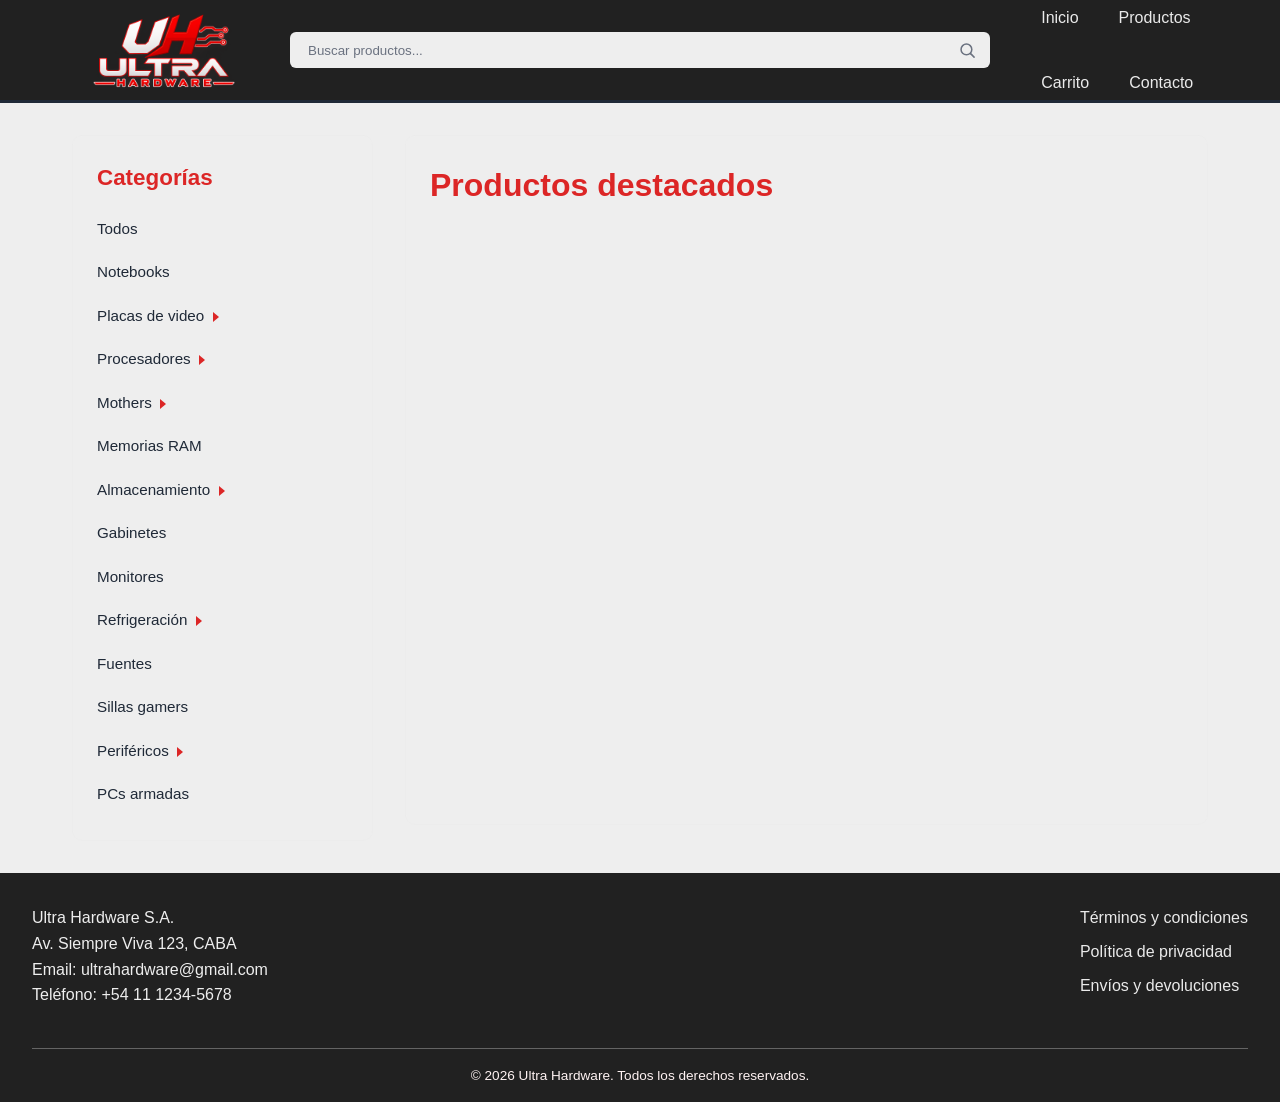
==== commit e1f17c43: "Refactor code structure for improved readability and maintainability" ====
--- a/index.html
+++ b/index.html
@@ -68,1377 +68,8 @@
         <section id="destacados" aria-labelledby="destacados-titulo">
             <h1 id="destacados-titulo">Productos destacados</h1>
 
-            <ul>
-                <li data-categoria="notebooks">
-                    <article>
-                        <h2><a href="producto.html#notebook">Notebook Lenovo IdeaPad 3</a></h2>
-                        <img src="https://www.deffo.com.ar/wp-content/uploads/2024/03/IdeaPad-Slim-3-15IAN8-11-600x600.webp" alt="Notebook Lenovo IdeaPad 3">
-                        <p>Notebook con procesador Intel Core i5, 8GB de RAM y 256GB SSD.</p>
-                        <p>Precio: <strong>$1.000.000</strong></p>
-                        <a href="#">Agregar al carrito</a>
-                    </article>
-                </li>
-                <li data-destacado data-categoria="monitores">
-                    <article>
-                        <h2><a href="producto.html#monitor">Monitor Samsung 24" 75Hz</a></h2>
-                        <img src="https://images.fravega.com/f1000/32397e21c5240c13f2d32ad3842cd3e8.jpg" alt="Monitor Samsung 24 pulgadas">
-                        <p>Monitor Full IPS con panel VA y tasa de refresco de 75Hz.</p>
-                        <p>Precio: <strong>$250.000</strong></p>
-                        <a href="#">Agregar al carrito</a>
-                    </article>
-                </li>
-                <li data-destacado data-categoria="perifericos" data-subcategoria="teclados">
-                    <article>
-                        <h2><a href="producto.html#teclado">Teclado Mecánico Redragon</a></h2>
-                        <img src="https://imagenes.compragamer.com/productos/compragamer_Imganen_general_8903_Teclado_Mecanico_Redragon_Kumara_K552_RGB_Outemu_Red_ESP_2e7c11dd-grn.jpg" alt="Teclado mecánico Redragon">
-                        <p>Teclado mecánico con switches Cherry MX RGB y diseño ergonómico.</p>
-                        <p>Precio: <strong>$60.000</strong></p>
-                        <a href="#">Agregar al carrito</a>
-                    </article>
-                </li>
-                <li data-destacado data-categoria="perifericos" data-subcategoria="mouses">
-                    <article>
-                        <h2><a href="producto.html#mouse">Mouse Gamer Logitech G203</a></h2>
-                        <img src="https://imagenes.compragamer.com/productos/compragamer_Imganen_general_36943_Mouse_Logitech_G203_Lightsync_RGB_White_e2e81b78-grn.jpg" alt="Mouse Gamer Logitech G203">
-                        <p>Mouse con sensor HERO 25K, 11 botones programables y peso ajustable.</p>
-                        <p>Precio: <strong>$40.000</strong></p>
-                        <a href="#">Agregar al carrito</a>
-                    </article>
-                </li>
-                <li data-destacado data-categoria="almacenamiento" data-subcategoria="discos-solidos">
-                    <article>
-                        <h2><a href="producto.html#ssd">Disco SSD Kingston 480GB</a></h2>
-                        <img src="https://imagenes.compragamer.com/productos/compragamer_Imganen_general_9238_Disco_S__lido_SSD_Kingston_480GB_A400_500MB_s_fe39619d-grn.jpg" alt="Disco SSD Kingston 480GB">
-                        <p>Disco de estado sólido con interfaz SATA III y velocidades de lectura de 500MB/s.</p>
-                        <p>Precio: <strong>$180.000</strong></p>
-                        <a href="#">Agregar al carrito</a>
-                    </article>
-                </li>
-                <li data-destacado data-categoria="memorias-ram">
-                    <article>
-                        <h2><a href="producto.html#ram">Memoria RAM Corsair 16GB</a></h2>
-                        <img src="https://encrypted-tbn1.gstatic.com/shopping?q=tbn:ANd9GcTEDQfpYjEgcE_LkXSzKCeNNmDyN3cL7Yhzlbl9sTV1ZDlMwJkMq7Qz8LL-6I0rUPeWVcmPoBHoESk5aFnW5Op2XXfpUOzQCDNm3bXkg6fOeEpg79qFN26naQ" alt="Memoria RAM Corsair 16GB">
-                        <p>Módulo DDR4 de 16GB a 3200MHz con disipador de aluminio.</p>
-                        <p>Precio: <strong>$250.000</strong></p>
-                        <a href="#">Agregar al carrito</a>
-                    </article>
-                </li>
-                <li data-destacado data-categoria="procesadores" data-subcategoria="procesadores-amd">
-                    <article>
-                        <h2><a href="producto.html#procesador">Procesador AMD Ryzen 5 5600X</a></h2>
-                        <img src="https://encrypted-tbn0.gstatic.com/images?q=tbn:ANd9GcRgQtZhLHBitjMKs8hykImy5_YN1o8MB0RFhhyvrjFnqg&s=10" alt="Procesador AMD Ryzen 5 5600X">
-                        <p>Procesador de 6 núcleos y 12 hilos con frecuencia de hasta 4.6GHz.</p>
-                        <p>Precio: <strong>$400.000</strong></p>
-                        <a href="#">Agregar al carrito</a>
-                    </article>
-                </li>
-                <li data-destacado data-categoria="placas-de-video" data-subcategoria="placas-nvidia-geforce">
-                    <article>
-                        <h2><a href="producto.html#placa">Placa de Video NVIDIA RTX 3060</a></h2>
-                        <img src="https://app.contabilium.com/files/explorer/48428/Productos-Servicios/concepto-17822389.png" alt="Placa de video NVIDIA RTX 3060">
-                        <p>GPU con 12GB GDDR6 y soporte para Ray Tracing y DLSS.</p>
-                        <p>Precio: <strong>$1.100.000</strong></p>
-                        <a href="#">Agregar al carrito</a>
-                    </article>
-                </li>
-                <li data-destacado data-categoria="fuentes">
-                    <article>
-                        <h2><a href="producto.html#fuente">Fuente de Poder Corsair 650W</a></h2>
-                        <img src="https://fullh4rd.com.ar/img/productos/26/fuente-650w-corsair-cv650-80-plus-bronze-0.jpg" alt="Fuente de poder Corsair 650W">
-                        <p>Fuente certificada 80 Plus Bronze con protección OVP/UVP/SCP.</p>
-                        <p>Precio: <strong>$100.000</strong></p>
-                        <a href="#">Agregar al carrito</a>
-                    </article>
-                </li>
-                <li data-destacado data-categoria="perifericos" data-subcategoria="auriculares">
-                    <article>
-                        <h2><a href="producto.html#auriculares">Auriculares HyperX Cloud II</a></h2>
-                        <img src="https://http2.mlstatic.com/D_633053-MLA89581911482_082025-C.jpg" alt="Auriculares HyperX Cloud II">
-                        <p>Auriculares gaming con sonido envolvente 7.1 y micrófono desmontable.</p>
-                        <p>Precio: <strong>$150.000</strong></p>
-                        <a href="#">Agregar al carrito</a>
-                    </article>
-                </li>
-                <li data-destacado data-categoria="sillas-gamers">
-                    <article>
-                        <h2><a href="producto.html#silla-gamer">Silla Gamer AKRacing Core EX</a></h2>
-                        <img src="https://encrypted-tbn0.gstatic.com/images?q=tbn:ANd9GcRpyCCzriC2IVREgpRGCumO56gj-84BB3KwiLQFMllS6w&s=10" alt="Silla Gamer AKRacing Core EX">
-                        <p>Silla ergonómica con soporte lumbar, reclinable 180° y apoyabrazos 4D.</p>
-                        <p>Precio: <strong>$450.000</strong></p>
-                        <a href="#">Agregar al carrito</a>
-                    </article>
-                </li>
-                <li data-destacado data-categoria="monitores">
-                    <article>
-                        <h2><a href="producto.html#monitor-gamer">Monitor Gamer LG UltraGear 27" 165Hz</a></h2>
-                        <img src="https://img.inovamusicnet.com/p/cmo9b2f0k0axe04kyxbhytotw/f54547fa50348f3f/640" alt="Monitor Gamer LG UltraGear 27 pulgadas">
-                        <p>Monitor QHD IPS 27" 165Hz, 1ms, HDR10 y FreeSync Premium.</p>
-                        <p>Precio: <strong>$520.000</strong></p>
-                        <a href="#">Agregar al carrito</a>
-                    </article>
-                </li>
-                <li data-destacado data-categoria="placas-de-video" data-subcategoria="placas-nvidia-geforce">
-                    <article>
-                        <h2><a href="producto.html#rtx4070">Placa de Video RTX 4070 12GB</a></h2>
-                        <img src="https://m.media-amazon.com/images/I/71liIYrRmkL._SY800_.jpg" alt="Placa de video NVIDIA RTX 4070 12GB">
-                        <p>GPU Ada Lovelace 12GB GDDR6X, DLSS 3.0 y Ray Tracing de 3ra gen.</p>
-                        <p>Precio: <strong>$1.650.000</strong></p>
-                        <a href="#">Agregar al carrito</a>
-                    </article>
-                </li>
-                <li data-destacado data-categoria="procesadores" data-subcategoria="procesadores-amd">
-                    <article>
-                        <h2><a href="producto.html#ryzen7">Procesador AMD Ryzen 7 7800X3D</a></h2>
-                        <img src="https://imagenes.compragamer.com/productos/compragamer_Imganen_general_36870_Procesador_AMD_Ryzen_7_7800X3D_5.0GHz_Turbo_AM5_-_No_incluye_cooler_ce1f39a0-grn.jpg" alt="Procesador AMD Ryzen 7 7800X3D">
-                        <p>8 núcleos / 16 hilos, 3D V-Cache, el rey del gaming en AM5.</p>
-                        <p>Precio: <strong>$720.000</strong></p>
-                        <a href="#">Agregar al carrito</a>
-                    </article>
-                </li>
-                <li data-destacado data-categoria="mothers" data-subcategoria="mothers-amd">
-                    <article>
-                        <h2><a href="producto.html#mother">Motherboard MSI B550 Gaming Plus</a></h2>
-                        <img src="https://http2.mlstatic.com/D_Q_NP_926704-MLA99865311281_112025-F.webp" alt="Motherboard MSI B550 Gaming Plus">
-                        <p>Mother AM4 ATX, PCIe 4.0, 2x M.2, RGB Mystic Light y VRM reforzado.</p>
-                        <p>Precio: <strong>$280.000</strong></p>
-                        <a href="#">Agregar al carrito</a>
-                    </article>
-                </li>
-                <li data-destacado data-categoria="memorias-ram">
-                    <article>
-                        <h2><a href="producto.html#ram-ddr5">Memoria RAM DDR5 32GB RGB</a></h2>
-                        <img src="https://http2.mlstatic.com/D_Q_NP_620660-CBT116207550443_082026-F.webp" alt="Memoria RAM DDR5 Corsair Vengeance RGB 32GB">
-                        <p>Kit 2x16GB DDR5 5600MHz CL36 con RGB y perfil XMP 3.0.</p>
-                        <p>Precio: <strong>$390.000</strong></p>
-                        <a href="#">Agregar al carrito</a>
-                    </article>
-                </li>
-                <li data-destacado data-categoria="almacenamiento" data-subcategoria="discos-solidos">
-                    <article>
-                        <h2><a href="producto.html#ssd-nvme">SSD NVMe Samsung 980 Pro 1TB</a></h2>
-                        <img src="https://encrypted-tbn0.gstatic.com/shopping?q=tbn:ANd9GcSTKJjUYvDOGGss7zqIsFlBgzDZjHL979tx05AyjaNNn0CefSVO-BEQqwV5SVFVth0Comqjq5Om7YNa6nPLknVGvSjX9mOYYGnAwxMayUI0dZUyksvABlBu" alt="SSD NVMe Samsung 980 Pro 1TB">
-                        <p>NVMe PCIe 4.0 de hasta 7000MB/s, ideal para PS5 y PC gamer.</p>
-                        <p>Precio: <strong>$220.000</strong></p>
-                        <a href="#">Agregar al carrito</a>
-                    </article>
-                </li>
-                <li data-destacado data-categoria="gabinetes">
-                    <article>
-                        <h2><a href="producto.html#gabinete">Gabinete Gamer NZXT H5 Flow RGB</a></h2>
-                        <img src="https://encrypted-tbn0.gstatic.com/shopping?q=tbn:ANd9GcTS86BrhQi4C5rK6YZAhHueD9wgdtEOIDtwXSxH83LqaQOeGsj5AUiJOazl3oePAZ7wSOkxqVKbVHyhabT6EuPN75FPgaRdn_Mvr6y69UoX3Yovomb9l9RRVQ" alt="Gabinete Gamer NZXT H5 Flow RGB">
-                        <p>Gabinete mid-tower con vidrio templado, 2 fans RGB y alto flujo de aire.</p>
-                        <p>Precio: <strong>$195.000</strong></p>
-                        <a href="#">Agregar al carrito</a>
-                    </article>
-                </li>
-                <li data-destacado data-categoria="refrigeracion" data-subcategoria="coolers-cpu">
-                    <article>
-                        <h2><a href="producto.html#refrigeracion">Refrigeración Líquida Corsair H150i</a></h2>
-                        <img src="https://encrypted-tbn3.gstatic.com/shopping?q=tbn:ANd9GcQVCUjV71EOJ41z2GASIeQT4_dQds38X_kKt-e7LrsdDuPORsGVO2M8pjQeO8tSZstQBwVt08TtZLSjl-9cACgexGCvGN3lwJT4ueIbvyw" alt="Refrigeración líquida Corsair H150i 360mm">
-                        <p>Water cooling 360mm con 3 fans RGB, pump silenciosa y control iCUE.</p>
-                        <p>Precio: <strong>$310.000</strong></p>
-                        <a href="#">Agregar al carrito</a>
-                    </article>
-                </li>
-                <li data-categoria="perifericos" data-subcategoria="microfonos">
-                    <article>
-                        <h2><a href="producto.html#microfono">Micrófono HyperX QuadCast S</a></h2>
-                        <img src="https://acdn-us.mitiendanube.com/stores/004/527/491/products/21588-73a841853adbdca37e17647823277745-1024-1024.webp" alt="Micrófono HyperX QuadCast S RGB">
-                        <p>Micrófono condensador RGB, 4 patrones polares y anti-vibración.</p>
-                        <p>Precio: <strong>$240.000</strong></p>
-                        <a href="#">Agregar al carrito</a>
-                    </article>
-                </li>
-                <li data-categoria="perifericos" data-subcategoria="pads">
-                    <article>
-                        <h2><a href="producto.html#mousepad">Mousepad Gamer RGB XL</a></h2>
-                        <img src="https://imagenes.compragamer.com/productos/compragamer_Imganen_general_33079_Mouse_Pad_Corsair_MM700_RGB_Extended_XL_930x400x4mm_517ba300-grn.jpg" alt="Mousepad gamer Redragon RGB XL">
-                        <p>Pad extendido 800x300mm, RGB perimetral, base antideslizante.</p>
-                        <p>Precio: <strong>$35.000</strong></p>
-                        <a href="#">Agregar al carrito</a>
-                    </article>
-                </li>
-                <li data-categoria="pcs-armadas">
-                    <article>
-                        <h2><a href="producto.html#pc-gamer">PC Gamer Armada Ryzen 7 + RTX 4060</a></h2>
-                        <img src="https://encrypted-tbn3.gstatic.com/shopping?q=tbn:ANd9GcQIBB-gnJR9y7apyY7buThgkcxv3Eqi7RevAJff46nzqdqmpA1-WBZGFynt5fXJY6t2gNVuzmg_3lPelSXctyV4-bi3m8tqGLY6URqkjf2fm2eSFS9CaMLrQQ" alt="PC Gamer Armada Ryzen 7 con RTX 4060">
-                        <p>Ryzen 7 7700, RTX 4060 8GB, 16GB DDR5, 1TB NVMe, lista para jugar.</p>
-                        <p>Precio: <strong>$2.199.000</strong></p>
-                        <a href="#">Agregar al carrito</a>
-                    </article>
-                </li>
-                <li data-destacado data-categoria="perifericos" data-subcategoria="teclados">
-                    <article>
-                        <h2><a href="producto.html#teclado-hyperx">Teclado Gamer HyperX Alloy Origins</a></h2>
-                        <img src="https://encrypted-tbn1.gstatic.com/shopping?q=tbn:ANd9GcR_P65q734r0bZ4rp34lqE_GYP7OuApT_C8lUK1Sq8iYv9dmQJW0ZjFmQ56dybvlLgt6fejdVRTYW05U29joRa-_kDPrAaCJDMBced1SmujCxZp8aTYWR-p" alt="Teclado gamer HyperX Alloy Origins Core">
-                        <p>Teclado TKL mecánico HyperX Red, RGB por tecla y chasis aluminio.</p>
-                        <p>Precio: <strong>$145.000</strong></p>
-                        <a href="#">Agregar al carrito</a>
-                    </article>
-                </li>
-                <li data-categoria="placas-de-video" data-subcategoria="placas-nvidia-geforce">
-                    <article>
-                        <h2><a href="producto.html#rtx3060ti">Placa de Video NVIDIA RTX 3060 Ti</a></h2>
-                        <img src="https://encrypted-tbn2.gstatic.com/shopping?q=tbn:ANd9GcRTOFKhlz48SZziVxk_8GOZPzIno28pY1zbZJzT8vWT1-2zOZNsWGWLMtvqmJNYPTy3FBpIZXaEKUs6yFKsf91J2h7NbOOLMA" alt="Placa de Video NVIDIA RTX 3060 Ti">
-                        <p>GPU NVIDIA RTX 3060 Ti con 8GB GDDR6, rendimiento para 1080p y 1440p.</p>
-                        <p>Precio: <strong>$600.000</strong></p>
-                        <a href="#">Agregar al carrito</a>
-                    </article>
-                </li>
-                <li data-categoria="placas-de-video" data-subcategoria="placas-nvidia-geforce">
-                    <article>
-                        <h2><a href="producto.html#rtx4060">Placa de Video NVIDIA RTX 4060</a></h2>
-                        <img src="https://encrypted-tbn0.gstatic.com/images?q=tbn:ANd9GcRhQF6vXAVjWl1i6NtjHIL5zjX5iRwFYkOE_5YzNEEntw&s=10" alt="Placa de Video NVIDIA RTX 4060">
-                        <p>GPU NVIDIA RTX 4060 con 8GB GDDR6, DLSS 3 y Ray Tracing.</p>
-                        <p>Precio: <strong>$700.000</strong></p>
-                        <a href="#">Agregar al carrito</a>
-                    </article>
-                </li>
-                <li data-categoria="placas-de-video" data-subcategoria="placas-amd-radeon">
-                    <article>
-                        <h2><a href="producto.html#rx7900xtx">Placa de Video AMD RX 7900 XTX</a></h2>
-                        <img src="https://encrypted-tbn0.gstatic.com/images?q=tbn:ANd9GcRjbeXWvGMX5K9-5y00H6oUhA3ynjNKeTXUbqDh2z8d0A&s=10" alt="Placa de Video AMD RX 7900 XTX">
-                        <p>GPU AMD RDNA 3 con 24GB GDDR6, rendimiento 4K superior.</p>
-                        <p>Precio: <strong>$1.250.000</strong></p>
-                        <a href="#">Agregar al carrito</a>
-                    </article>
-                </li>
-                <li data-categoria="placas-de-video" data-subcategoria="placas-nvidia-geforce">
-                    <article>
-                        <h2><a href="producto.html#rtx3080">Placa de Video NVIDIA RTX 3080</a></h2>
-                        <img src="https://statics2.qloud.com.ar/274/03-09-2024-10-09-54_1.png" alt="Placa de Video NVIDIA RTX 3080">
-                        <p>GPU NVIDIA RTX 3080 con 10GB GDDR6X, ideal para 1440p.</p>
-                        <p>Precio: <strong>$950.000</strong></p>
-                        <a href="#">Agregar al carrito</a>
-                    </article>
-                </li>
-                <li data-categoria="placas-de-video" data-subcategoria="placas-nvidia-geforce">
-                    <article>
-                        <h2><a href="producto.html#rtx4080super">Placa de Video NVIDIA RTX 4080 Super</a></h2>
-                        <img src="https://gorilagames.com/img/Public/1019/56633-producto-placa-video-asus-rog-strix-geforce-4080-super-16gb-gorila-games-1.jpg " alt="Placa de Video NVIDIA RTX 4080 Super">
-                        <p>GPU Ada Lovelace con 16GB GDDR6X, DLSS 3 y Ray Tracing.</p>
-                        <p>Precio: <strong>$1.450.000</strong></p>
-                        <a href="#">Agregar al carrito</a>
-                    </article>
-                </li>
-                <li data-categoria="placas-de-video" data-subcategoria="placas-amd-radeon">
-                    <article>
-                        <h2><a href="producto.html#rx7800xt">Placa de Video AMD RX 7800 XT</a></h2>
-                        <img src="https://pg.asrock.com/Graphics-Card/photo/Radeon%20RX%207800%20XT%20Phantom%20Gaming%2016GB%20OC(L1).png" alt="Placa de Video AMD RX 7800 XT">
-                        <p>GPU AMD RDNA 3 con 16GB GDDR6, excelente relacion precio-rendimiento.</p>
-                        <p>Precio: <strong>$1.100.000</strong></p>
-                        <a href="#">Agregar al carrito</a>
-                    </article>
-                </li>
-                <li data-categoria="placas-de-video" data-subcategoria="placas-nvidia-geforce">
-                    <article>
-                        <h2><a href="producto.html#rtx3070ti">Placa de Video NVIDIA RTX 3070 Ti</a></h2>
-                        <img src="https://encrypted-tbn0.gstatic.com/images?q=tbn:ANd9GcQnOYqRlr9Mbu3hQI2Zg6axgWzjfYmCFDSwNHDY7_8w4g&s=10">
-                        <p>GPU NVIDIA RTX 3070 Ti con 8GB GDDR6X, rendimiento premium 1080p.</p>
-                        <p>Precio: <strong>$620.000</strong></p>
-                        <a href="#">Agregar al carrito</a>
-                    </article>
-                </li>
-                <li data-destacado data-categoria="placas-de-video" data-subcategoria="placas-nvidia-geforce">
-                    <article>
-                        <h2><a href="producto.html#rtx4090">Placa de Video NVIDIA RTX 4090</a></h2>
-                        <img src="https://encrypted-tbn0.gstatic.com/images?q=tbn:ANd9GcTVX87Z95vSv7-scsUfLh47ic4RuKGv9OzaLu-FdSu9tQ&s=10">
-                        <p>GPU NVIDIA RTX 4090 con 24GB GDDR6X, maximo rendimiento 4K.</p>
-                        <p>Precio: <strong>$2.500.000</strong></p>
-                        <a href="#">Agregar al carrito</a>
-                    </article>
-                </li>
-                <li data-categoria="placas-de-video" data-subcategoria="placas-amd-radeon">
-                    <article>
-                        <h2><a href="producto.html#rx7600">Placa de Video AMD RX 7600</a></h2>
-                        <img src="https://encrypted-tbn0.gstatic.com/images?q=tbn:ANd9GcT--QGoKwfMoDB_PrVKwoA8L8NtLfZEANRv_sfEUjR_HA&s" alt="Placa de Video AMD RX 7600">
-                        <p>GPU AMD RDNA 3 con 8GB GDDR6, ideal para 1080p gaming.</p>
-                        <p>Precio: <strong>$800.000</strong></p>
-                        <a href="#">Agregar al carrito</a>
-                    </article>
-                </li>
-                <li data-categoria="placas-de-video" data-subcategoria="placas-nvidia-geforce">
-                    <article>
-                        <h2><a href="producto.html#rtx3050">Placa de Video NVIDIA RTX 3050</a></h2>
-                        <img src="https://www.maximus.com.ar/Temp/App_WebSite/App_PictureFiles/Items/912-V812-060.jpg" alt="Placa de Video NVIDIA RTX 3050">
-                        <p>GPU NVIDIA RTX 3050 con 8GB GDDR6, entrada a Ray Tracing.</p>
-                        <p>Precio: <strong>$500.000</strong></p>
-                        <a href="#">Agregar al carrito</a>
-                    </article>
-                </li>
-                <li data-categoria="procesadores" data-subcategoria="procesadores-amd">
-                    <article>
-                        <h2><a href="producto.html#ryzen57600x">Procesador AMD Ryzen 5 7600X</a></h2>
-                        <img src="https://katech.com.ar/wp-content/uploads/CPU165-jpg-webp.webp" alt="Procesador AMD Ryzen 5 7600X">
-                        <p>CPU AMD Zen 4 de 6 n�cleos y 12 hilos, AM5, excelente gaming.</p>
-                        <p>Precio: <strong>$320.000</strong></p>
-                        <a href="#">Agregar al carrito</a>
-                    </article>
-                </li>
-                <li data-categoria="procesadores" data-subcategoria="procesadores-amd">
-                    <article>
-                        <h2><a href="producto.html#ryzen97950x">Procesador AMD Ryzen 9 7950X</a></h2>
-                        <img src="https://fullh4rd.com.ar/img/productos/1/micro-amd-ryzen-9-7950x-cvideo-scooler-am5-0.jpg" alt="Procesador AMD Ryzen 9 7950X">
-                        <p>CPU AMD Zen 4 de 16 n�cleos y 32 hilos, productividad y gaming.</p>
-                        <p>Precio: <strong>$850.000</strong></p>
-                        <a href="#">Agregar al carrito</a>
-                    </article>
-                </li>
-                <li data-destacado data-categoria="procesadores" data-subcategoria="procesadores-intel">
-                    <article>
-                        <h2><a href="producto.html#i713700k">Procesador Intel Core i7-13700K</a></h2>
-                        <img src="https://http2.mlstatic.com/D_NQ_NP_696551-MLA52678939884_122022-O.webp" alt="Procesador Intel Core i7-13700K">
-                        <p>CPU Intel de 16 hilos (8P+8E), overclockable, potente.</p>
-                        <p>Precio: <strong>$580.000</strong></p>
-                        <a href="#">Agregar al carrito</a>
-                    </article>
-                </li>
-                <li data-categoria="procesadores" data-subcategoria="procesadores-amd">
-                    <article>
-                        <h2><a href="producto.html#ryzen75800x3d">Procesador AMD Ryzen 7 5800X3D</a></h2>
-                        <img src="https://encrypted-tbn0.gstatic.com/images?q=tbn:ANd9GcQbR2PDyBaS0CMfXASZ1qeK1ylL6Zr1V5wQLUv2kxcOEQ&s=10" alt="Procesador AMD Ryzen 7 5800X3D">
-                        <p>CPU AMD Zen 3 con 3D V-Cache, rey del gaming en AM4.</p>
-                        <p>Precio: <strong>$480.000</strong></p>
-                        <a href="#">Agregar al carrito</a>
-                    </article>
-                </li>
-                <li data-categoria="procesadores" data-subcategoria="procesadores-intel">
-                    <article>
-                        <h2><a href="producto.html#i913900k">Procesador Intel Core i9-13900K</a></h2>
-                        <img src="https://encrypted-tbn0.gstatic.com/images?q=tbn:ANd9GcR_bQMbZ25HP5iRBLRRr9ZHXKica6oF96C3YiR0mIcfHg&s=10" alt="Procesador Intel Core i9-13900K">
-                        <p>CPU Intel de 24 hilos, el mas potente para gaming y trabajo.</p>
-                        <p>Precio: <strong>$950.000</strong></p>
-                        <a href="#">Agregar al carrito</a>
-                    </article>
-                </li>
-                <li data-categoria="procesadores" data-subcategoria="procesadores-amd">
-                    <article>
-                        <h2><a href="producto.html#ryzen55600g">Procesador AMD Ryzen 5 5600G</a></h2>
-                        <img src="https://encrypted-tbn1.gstatic.com/shopping?q=tbn:ANd9GcSn1hyEyPNy-jaQZbk8-o_kVXBH7yXFnC2sLtz1Y9g8Ig8d7hlPmwci_ERJWd0_u9US1lkb6nvtJnqRfFy7kfLDVVD1cBehcL7j7MBg0PzkEvetRgmh06NYbAhQjgB59RZ0PK_qEL8&usqp=CAc" alt="Procesador AMD Ryzen 5 5600G">
-                        <p>CPU AMD con graficos integrados Vega, sin GPU dedicada.</p>
-                        <p>Precio: <strong>$180.000</strong></p>
-                        <a href="#">Agregar al carrito</a>
-                    </article>
-                </li>
-                <li data-categoria="procesadores" data-subcategoria="procesadores-intel">
-                    <article>
-                        <h2><a href="producto.html#i513600k">Procesador Intel Core i5-13600K</a></h2>
-                        <img src="https://encrypted-tbn0.gstatic.com/images?q=tbn:ANd9GcRzQNUoXLEILft00SVlTdAm1ROOyH5JpuyVGyZ544t3JQ&s=10" alt="Procesador Intel Core i5-13600K">
-                        <p>CPU Intel de 14 nucleos (6P+8E), excelente relacion precio.</p>
-                        <p>Precio: <strong>$380.000</strong></p>
-                        <a href="#">Agregar al carrito</a>
-                    </article>
-                </li>
-                <li data-categoria="procesadores" data-subcategoria="procesadores-amd">
-                    <article>
-                        <h2><a href="producto.html#ryzen97900x">Procesador AMD Ryzen 9 7900X</a></h2>
-                        <img src="https://encrypted-tbn0.gstatic.com/images?q=tbn:ANd9GcRyFNYxv9DTdnB4TOqKmc_mQLpAbP4bw6hsAUP_8xDHFw&s=10" alt="Procesador AMD Ryzen 9 7900X">
-                        <p>CPU AMD Zen 4 de 12 nucleos y 24 hilos, AM5.</p>
-                        <p>Precio: <strong>$620.000</strong></p>
-                        <a href="#">Agregar al carrito</a>
-                    </article>
-                </li>
-                <li data-categoria="procesadores" data-subcategoria="procesadores-intel">
-                    <article>
-                        <h2><a href="producto.html#i712700k">Procesador Intel Core i7-12700K</a></h2>
-                        <img src="https://encrypted-tbn0.gstatic.com/images?q=tbn:ANd9GcQ0sGpfVeGDWdGI06FMrRbDggM4lr20YG_HwwWKsn0STQ&s=10" alt="Procesador Intel Core i7-12700K">
-                        <p>CPU Intel Alder Lake de 20 hilos, excelente multitarea.</p>
-                        <p>Precio: <strong>$420.000</strong></p>
-                        <a href="#">Agregar al carrito</a>
-                    </article>
-                </li>
-                <li data-categoria="procesadores" data-subcategoria="procesadores-amd">
-                    <article>
-                        <h2><a href="producto.html#ryzen33100">Procesador AMD Ryzen 3 3100</a></h2>
-                        <img src="https://http2.mlstatic.com/D_NQ_NP_697104-MLA42919506689_072020-O.webp" alt="Procesador AMD Ryzen 3 3100">
-                        <p>CPU AMD Zen 2 de 4 nucleos y 8 hilos, basico para gaming.</p>
-                        <p>Precio: <strong>$95.000</strong></p>
-                        <a href="#">Agregar al carrito</a>
-                    </article>
-                </li>
-                <li data-categoria="mothers" data-subcategoria="mothers-amd">
-                    <article>
-                        <h2><a href="producto.html#asusb550f">Motherboard ASUS ROG Strix B550-F</a></h2>
-                        <img src="https://m.media-amazon.com/images/I/71j-fSHhvUL._AC_UF894,1000_QL80_.jpg" alt="Motherboard ASUS ROG Strix B550-F">
-                        <p>AM4 DDR4, PCIe 4.0, WiFi 6, VRM reforzado.</p>
-                        <p>Precio: <strong>$260.000</strong></p>
-                        <a href="#">Agregar al carrito</a>
-                    </article>
-                </li>
-                <li data-destacado data-categoria="mothers" data-subcategoria="mothers-amd">
-                    <article>
-                        <h2><a href="producto.html#msix670e">Motherboard MSI MAG X670E Tomahawk</a></h2>
-                        <img src="https://http2.mlstatic.com/D_Q_NP_661295-MLA99371743164_112025-F.webp" alt="Motherboard MSI MAG X670E Tomahawk">
-                        <p>AM5 DDR5, PCIe 5.0, WiFi 6E, chipset X670E.</p>
-                        <p>Precio: <strong>$420.000</strong></p>
-                        <a href="#">Agregar al carrito</a>
-                    </article>
-                </li>
-                <li data-destacado data-categoria="mothers" data-subcategoria="mothers-intel">
-                    <article>
-                        <h2><a href="producto.html#gigaz790">Motherboard Gigabyte Z790 AORUS Master</a></h2>
-                        <img src="https://http2.mlstatic.com/D_Q_NP_908007-MLA99414552960_112025-F.webp" alt="Motherboard Gigabyte Z790 AORUS Master">
-                        <p>LGA 1700 DDR5, PCIe 5.0, WiFi 6E, extreme gaming.</p>
-                        <p>Precio: <strong>$580.000</strong></p>
-                        <a href="#">Agregar al carrito</a>
-                    </article>
-                </li>
-                <li data-categoria="mothers" data-subcategoria="mothers-amd">
-                    <article>
-                        <h2><a href="producto.html#asrockb650e">Motherboard ASRock B650E Steel Legend</a></h2>
-                        <img src="https://www.venex.com.ar/products_images/1786560442_motherboard_asrock_b650_steel_legend_wifi_am5_ddr5_1png" alt="Motherboard ASRock B650E Steel Legend">
-                        <p>AM5 DDR5, PCIe 5.0, chipset B650E premium.</p>
-                        <p>Precio: <strong>$350.000</strong></p>
-                        <a href="#">Agregar al carrito</a>
-                    </article>
-                </li>
-                <li data-categoria="mothers" data-subcategoria="mothers-intel">
-                    <article>
-                        <h2><a href="producto.html#msib760">Motherboard MSI MAG B760 Tomahawk WiFi</a></h2>
-                        <img src="https://gorilagames.com/img/Public/1019/4732-producto-motherboard-msi-tomahawk-b760-wifi-lga-1700-intel-gorila-games-1.jpg" alt="Motherboard MSI MAG B760 Tomahawk WiFi">
-                        <p>LGA 1700 DDR4/DDR5, WiFi 6, chipset B760.</p>
-                        <p>Precio: <strong>$220.000</strong></p>
-                        <a href="#">Agregar al carrito</a>
-                    </article>
-                </li>
-                <li data-categoria="mothers" data-subcategoria="mothers-amd">
-                    <article>
-                        <h2><a href="producto.html#asustufx670e">Motherboard ASUS TUF Gaming X670E-Plus</a></h2>
-                        <img src="https://http2.mlstatic.com/D_Q_NP_2X_824509-MLA115653386735_082026-P.webp" alt="Motherboard ASUS TUF Gaming X670E-Plus">
-                        <p>AM5 DDR5, PCIe 5.0, robustez militar, WiFi 6E.</p>
-                        <p>Precio: <strong>$390.000</strong></p>
-                        <a href="#">Agregar al carrito</a>
-                    </article>
-                </li>
-                <li data-categoria="mothers" data-subcategoria="mothers-amd">
-                    <article>
-                        <h2><a href="producto.html#gigab650">Motherboard Gigabyte B650 AORUS Elite AX</a></h2>
-                        <img src="https://http2.mlstatic.com/D_Q_NP_616031-CBT107944843644_032026-F.webp" alt="Motherboard Gigabyte B650 AORUS Elite AX">
-                        <p>AM5 DDR5, PCIe 4.0, WiFi 6, chipset B650.</p>
-                        <p>Precio: <strong>$290.000</strong></p>
-                        <a href="#">Agregar al carrito</a>
-                    </article>
-                </li>
-                <li data-categoria="mothers" data-subcategoria="mothers-intel">
-                    <article>
-                        <h2><a href="producto.html#asrockz690">Motherboard ASRock Z690 Taichi</a></h2>
-                        <img src="https://encrypted-tbn0.gstatic.com/images?q=tbn:ANd9GcS2rCYLGY9iZ13ZDYNw5YZEHzcGfB-H4R43UCxn0JZ_wA&s=10" alt="Motherboard ASRock Z690 Taichi">
-                        <p>LGA 1200 DDR5, PCIe 5.0, chipset Z690 premium.</p>
-                        <p>Precio: <strong>$380.000</strong></p>
-                        <a href="#">Agregar al carrito</a>
-                    </article>
-                </li>
-                <li data-categoria="mothers" data-subcategoria="mothers-intel">
-                    <article>
-                        <h2><a href="producto.html#msiz790g">Motherboard MSI MEG Z790 Godlike</a></h2>
-                        <img src="https://http2.mlstatic.com/D_NQ_NP_831957-CBT78797211029_082024-O.webp" alt="Motherboard MSI MEG Z790 Godlike">
-                        <p>LGA 1700 DDR5, PCIe 5.0, WiFi 6E, tope de gama.</p>
-                        <p>Precio: <strong>$980.000</strong></p>
-                        <a href="#">Agregar al carrito</a>
-                    </article>
-                </li>
-                <li data-categoria="mothers" data-subcategoria="mothers-amd">
-                    <article>
-                        <h2><a href="producto.html#asurogx670e">Motherboard ASUS ROG Strix X670E-E</a></h2>
-                        <img src="https://encrypted-tbn3.gstatic.com/shopping?q=tbn:ANd9GcRooRNv7CxEm8AZ5L8cUMdMwusFfQbO-JcJZoU5Fm5sfNS_eHcWZ1lZ4M7YHQiyCPeVImcMuGdNLv1LiCTiH9-FtGS73rZO59VYlTDjOkdyfbxWNrjVNhaNDGdsNMzJ57Gpw79idKmq8BI&usqp=CAc" alt="Motherboard ASUS ROG Strix X670E-E">
-                        <p>AM5 DDR5, PCIe 5.0, chipset X670E, WiFi 6E.</p>
-                        <p>Precio: <strong>$410.000</strong></p>
-                        <a href="#">Agregar al carrito</a>
-                    </article>
-                </li>
-                <li data-categoria="memorias-ram">
-                    <article>
-                        <h2><a href="producto.html#kfd16gb">Memoria RAM Kingston Fury Beast 16GB DDR4</a></h2>
-                        <img src="https://www.venex.com.ar/products_images/1627329889_sdfgsdfgsdfg.jpg" alt="Memoria RAM Kingston Fury Beast 16GB DDR4">
-                        <p>16GB DDR4 3200MHz, XMP habilitado, excelente gaming.</p>
-                        <p>Precio: <strong>$85.000</strong></p>
-                        <a href="#">Agregar al carrito</a>
-                    </article>
-                </li>
-                <li data-destacado data-categoria="memorias-ram">
-                    <article>
-                        <h2><a href="producto.html#gskill32gb">Memoria RAM G.Skill Trident Z5 RGB 32GB</a></h2>
-                        <img src="https://http2.mlstatic.com/D_Q_NP_648186-CBT116958206903_082026-F.webp" alt="Memoria RAM G.Skill Trident Z5 RGB 32GB">
-                        <p>32GB (2x16GB) DDR5 6000MHz CL30, RGB, XMP 3.0.</p>
-                        <p>Precio: <strong>$195.000</strong></p>
-                        <a href="#">Agregar al carrito</a>
-                    </article>
-                </li>
-                <li data-categoria="memorias-ram">
-                    <article>
-                        <h2><a href="producto.html#crucial16gb">Memoria RAM Crucial DDR4 16GB</a></h2>
-                        <img src="https://fullh4rd.com.ar/img/productos/4/memoria-16gb-ddr4-3200-crucial-0.jpg" alt="Memoria RAM Crucial DDR4 16GB">
-                        <p>16GB DDR4 3200MHz, modulo unico, compatible XMP.</p>
-                        <p>Precio: <strong>$65.000</strong></p>
-                        <a href="#">Agregar al carrito</a>
-                    </article>
-                </li>
-                <li data-categoria="memorias-ram">
-                    <article>
-                        <h2><a href="producto.html#corsair32ddr4">Memoria RAM Corsair Vengeance 32GB DDR4</a></h2>
-                        <img src="https://http2.mlstatic.com/D_Q_NP_987266-CBT92321921004_092025-F.webp" alt="Memoria RAM Corsair Vengeance 32GB DDR4">
-                        <p>32GB (2x16GB) DDR4 3600MHz, RGB, perfil XMP.</p>
-                        <p>Precio: <strong>$130.000</strong></p>
-                        <a href="#">Agregar al carrito</a>
-                    </article>
-                </li>
-                <li data-categoria="memorias-ram">
-                    <article>
-                        <h2><a href="producto.html#kf32ddr5">Memoria RAM Kingston Fury Beast 32GB DDR5</a></h2>
-                        <img src="https://http2.mlstatic.com/D_NQ_NP_845226-MLA100064090125_122025-O.webp" alt="Memoria RAM Kingston Fury Beast 32GB DDR5">
-                        <p>32GB (2x16GB) DDR5 5600MHz CL36, RGB, XMP.</p>
-                        <p>Precio: <strong>$145.000</strong></p>
-                        <a href="#">Agregar al carrito</a>
-                    </article>
-                </li>
-                <li data-categoria="memorias-ram">
-                    <article>
-                        <h2><a href="producto.html#gskill64gb">Memoria RAM G.Skill Trident Z5 RGB 64GB</a></h2>
-                        <img src="https://http2.mlstatic.com/D_Q_NP_2X_721674-MLA94539590923_102025-P.webp" alt="Memoria RAM G.Skill Trident Z5 RGB 64GB">
-                        <p>64GB (2x32GB) DDR5 6400MHz, RGB, overclock extremo.</p>
-                        <p>Precio: <strong>$350.000</strong></p>
-                        <a href="#">Agregar al carrito</a>
-                    </article>
-                </li>
-                <li data-categoria="memorias-ram">
-                    <article>
-                        <h2><a href="producto.html#crucial16ddr5">Memoria RAM Crucial DDR5 16GB</a></h2>
-                        <img src="https://fullh4rd.com.ar/img/productos/4/memoria-16gb-ddr5-5600-crucial-pro-0.jpg" alt="Memoria RAM Crucial DDR5 16GB">
-                        <p>16GB DDR5 4800MHz, modulo unico, compatibilidad AM5.</p>
-                        <p>Precio: <strong>$75.000</strong></p>
-                        <a href="#">Agregar al carrito</a>
-                    </article>
-                </li>
-                <li data-categoria="memorias-ram">
-                    <article>
-                        <h2><a href="producto.html#hyperx16gb">Memoria RAM HyperX Fury Beast 16GB</a></h2>
-                        <img src="https://encrypted-tbn0.gstatic.com/images?q=tbn:ANd9GcSMkUU81H3XSwLyZEryRL19kuSUHQs9JhTK0ywGy67hJQ&s=10" alt="Memoria RAM HyperX Fury Beast 16GB">
-                        <p>16GB DDR4 3200MHz, RGB, XMP, buena relacion precio.</p>
-                        <p>Precio: <strong>$150.000</strong></p>
-                        <a href="#">Agregar al carrito</a>
-                    </article>
-                </li>
-                <li data-categoria="memorias-ram">
-                    <article>
-                        <h2><a href="producto.html#teamgroup16gb">Memoria RAM TeamGroup T-Force Vulcan Z 16GB</a></h2>
-                        <img src="https://encrypted-tbn1.gstatic.com/shopping?q=tbn:ANd9GcTP1JkLU7Jis-KeFQyOhKZ4jKXAYdDLViUx9TtNNjVF_Zj7XsJ5h-yDq_HuMQ-0JSIhh7KGg4iz-oivciOtWtKK63oItOhgB3fUckKsIbaT48iP4uQ8al_N4rq-Imf02Xt7KAmF-RlOlyc&usqp=CAc" alt="Memoria RAM TeamGroup T-Force Vulcan Z 16GB">
-                        <p>16GB DDR4 3200MHz, sin RGB, rendimiento estable.</p>
-                        <p>Precio: <strong>$155.000</strong></p>
-                        <a href="#">Agregar al carrito</a>
-                    </article>
-                </li>
-                <li data-categoria="memorias-ram">
-                    <article>
-                        <h2><a href="producto.html#corsair64gb">Memoria RAM Corsair Dominator Platinum 64GB</a></h2>
-                        <img src="https://encrypted-tbn0.gstatic.com/images?q=tbn:ANd9GcRoMyQOu_y-Z3I0kuigRdxyxt6LwHqfcRBSz9d9Qv4WGg&s" alt="Memoria RAM Corsair Dominator Platinum 64GB">
-                        <p>64GB (2x32GB) DDR5 6000MHz, Dominator, premium.</p>
-                        <p>Precio: <strong>$320.000</strong></p>
-                        <a href="#">Agregar al carrito</a>
-                    </article>
-                </li>
-                <li data-categoria="almacenamiento" data-subcategoria="discos-solidos">
-                    <article>
-                        <h2><a href="producto.html#wd500gb">SSD Western Digital Black 500GB</a></h2>
-                        <img src="https://encrypted-tbn0.gstatic.com/images?q=tbn:ANd9GcRq2ObMvr09wd5VPT0O_TKXE_kMyAnFGJD5vke86wAcRw&s=10" alt="SSD Western Digital Black 500GB">
-                        <p>SSD NVMe Gen4, lectura secuencial 7300MB/s, 500GB.</p>
-                        <p>Precio: <strong>$85.000</strong></p>
-                        <a href="#">Agregar al carrito</a>
-                    </article>
-                </li>
-                <li data-categoria="almacenamiento" data-subcategoria="discos-rigidos">
-                    <article>
-                        <h2><a href="producto.html#seagate2tb">HDD Seagate Barracuda 2TB</a></h2>
-                        <img src="https://static.nb.com.ar/i/nb_DISCO-HDD-2TB-SEAGATE-BARRACUDA-256MB-7200RPM_export_1abd9d5ccce1d91e961aff89d316c014.jpeg" alt="HDD Seagate Barracuda 2TB">
-                        <p>Disco duro 3.5 2TB, 7200RPM, cache 256MB.</p>
-                        <p>Precio: <strong>$65.000</strong></p>
-                        <a href="#">Agregar al carrito</a>
-                    </article>
-                </li>
-                <li data-destacado data-categoria="almacenamiento" data-subcategoria="discos-solidos">
-                    <article>
-                        <h2><a href="producto.html#crucialmx500">SSD Crucial MX500 1TB</a></h2>
-                        <img src="https://http2.mlstatic.com/D_Q_NP_993418-CBT50496147198_062022-F.webp" alt="SSD Crucial MX500 1TB">
-                        <p>SSD SATA III 1TB, lectura 560MB/s, confiable.</p>
-                        <p>Precio: <strong>$95.000</strong></p>
-                        <a href="#">Agregar al carrito</a>
-                    </article>
-                </li>
-                <li data-categoria="almacenamiento" data-subcategoria="discos-rigidos">
-                    <article>
-                        <h2><a href="producto.html#wdblue4tb">HDD WD Blue 4TB</a></h2>
-                        <img src="https://http2.mlstatic.com/D_NQ_NP_783079-MLU72405569112_102023-O.webp" alt="HDD WD Blue 4TB">
-                        <p>Disco duro 3.5 4TB, 5400RPM, almacenamiento masivo.</p>
-                        <p>Precio: <strong>$95.000</strong></p>
-                        <a href="#">Agregar al carrito</a>
-                    </article>
-                </li>
-                <li data-categoria="almacenamiento" data-subcategoria="discos-solidos">
-                    <article>
-                        <h2><a href="producto.html#sandisk1tb">SSD SanDisk Ultra 1TB</a></h2>
-                        <img src="https://encrypted-tbn0.gstatic.com/images?q=tbn:ANd9GcQ9IORdMPOcqgML50N468oY-B3SUfXlcsVowjBBS3NDbQ&s" alt="SSD SanDisk Ultra 1TB">
-                        <p>SSD SATA III 1TB, lectura 550MB/s, precio accesible.</p>
-                        <p>Precio: <strong>$78.000</strong></p>
-                        <a href="#">Agregar al carrito</a>
-                    </article>
-                </li>
-                <li data-categoria="almacenamiento" data-subcategoria="discos-solidos">
-                    <article>
-                        <h2><a href="producto.html#kbnv2500">SSD Kingston NV2 500GB</a></h2>
-                        <img src="https://www.compu-santafe.com.ar/productos/get-imagen/40735" alt="SSD Kingston NV2 500GB">
-                        <p>SSD NVMe Gen4, 500GB, lectura 7400MB/s, presupuesto.</p>
-                        <p>Precio: <strong>$52.000</strong></p>
-                        <a href="#">Agregar al carrito</a>
-                    </article>
-                </li>
-                <li data-categoria="almacenamiento" data-subcategoria="discos-rigidos">
-                    <article>
-                        <h2><a href="producto.html#seagatefire2tb">HDD Seagate FireCuda 2TB</a></h2>
-                        <img src="https://http2.mlstatic.com/D_NQ_NP_813587-MLA27792996085_072018-O.webp" alt="HDD Seagate FireCuda 2TB">
-                        <p>HDD hibrido 2TB con cache SSD, gaming.</p>
-                        <p>Precio: <strong>$90.000</strong></p>
-                        <a href="#">Agregar al carrito</a>
-                    </article>
-                </li>
-                <li data-categoria="almacenamiento" data-subcategoria="discos-solidos">
-                    <article>
-                        <h2><a href="producto.html#crucialp3plus">SSD Crucial P3 Plus 2TB</a></h2>
-                        <img src="https://encrypted-tbn0.gstatic.com/images?q=tbn:ANd9GcQKbovrKueMJkmPq01Ki9DvvK_HYxI1GAsv8ygR4r78Jg&s=10" alt="SSD Crucial P3 Plus 2TB">
-                        <p>SSD NVMe Gen4, 2TB, lectura 7000MB/s, alta capacidad.</p>
-                        <p>Precio: <strong>$130.000</strong></p>
-                        <a href="#">Agregar al carrito</a>
-                    </article>
-                </li>
-                <li data-categoria="almacenamiento" data-subcategoria="discos-solidos">
-                    <article>
-                        <h2><a href="producto.html#wdsn770">WD Black SN770 1TB</a></h2>
-                        <img src="https://encrypted-tbn0.gstatic.com/images?q=tbn:ANd9GcShLZm_ldL4PjgQsfWYqFimuD2oHSpXa4OQw9cFj9znqA&s" alt="WD Black SN770 1TB">
-                        <p>SSD NVMe Gen4, 1TB, lectura 5150MB/s, gaming.</p>
-                        <p>Precio: <strong>$82.000</strong></p>
-                        <a href="#">Agregar al carrito</a>
-                    </article>
-                </li>
-                <li data-categoria="almacenamiento" data-subcategoria="discos-solidos">
-                    <article>
-                        <h2><a href="producto.html#samsung870evo">SSD Samsung 870 EVO 2TB</a></h2>
-                        <img src="https://http2.mlstatic.com/D_NQ_NP_849326-CBT115398118836_082026-O.webp" alt="SSD Samsung 870 EVO 2TB">
-                        <p>SSD SATA III 2TB, lectura 560MB/s, durabilidad.</p>
-                        <p>Precio: <strong>$170.000</strong></p>
-                        <a href="#">Agregar al carrito</a>
-                    </article>
-                </li>
-                <li data-destacado data-categoria="gabinetes">
-                    <article>
-                        <h2><a href="producto.html#corsair4000d">Gabinete Corsair 4000D Airflow</a></h2>
-                        <img src="https://encrypted-tbn0.gstatic.com/images?q=tbn:ANd9GcRHqk0by38Phhjr0ndKjekj2xClcbQrHgOwfZ0zV6NO3A&s=10" alt="Gabinete Corsair 4000D Airflow">
-                        <p>Mid-tower con panel mesh, excelente flujo de aire, USB-C.</p>
-                        <p>Precio: <strong>$120.000</strong></p>
-                        <a href="#">Agregar al carrito</a>
-                    </article>
-                </li>
-                <li data-categoria="gabinetes">
-                    <article>
-                        <h2><a href="producto.html#nzxt7flow">Gabinete NZXT H7 Flow</a></h2>
-                        <img src="https://http2.mlstatic.com/D_NQ_NP_850900-MLA43939869555_102020-O.webp" alt="Gabinete NZXT H7 Flow">
-                        <p>Mid-tower con vidrio templado, compacto, USB-C.</p>
-                        <p>Precio: <strong>$115.000</strong></p>
-                        <a href="#">Agregar al carrito</a>
-                    </article>
-                </li>
-                <li data-categoria="gabinetes">
-                    <article>
-                        <h2><a href="producto.html#fractalmesh2">Gabinete Fractal Design Meshify 2</a></h2>
-                        <img src="https://encrypted-tbn0.gstatic.com/images?q=tbn:ANd9GcRcToyomJBd_1BS18NscNJCKdB1Hiq6zICSbq3yOjnzGg&s" alt="Gabinete Fractal Design Meshify 2">
-                        <p>Full-tower con mesh, 7 ventiladores incluidos, premium.</p>
-                        <p>Precio: <strong>$180.000</strong></p>
-                        <a href="#">Agregar al carrito</a>
-                    </article>
-                </li>
-                <li data-destacado data-categoria="gabinetes">
-                    <article>
-                        <h2><a href="producto.html#lianliob11">Gabinete Lian Li O11 Dynamic EVO</a></h2>
-                        <img src="https://http2.mlstatic.com/D_Q_NP_869798-MLU75315706921_032024-F.webp" alt="Gabinete Lian Li O11 Dynamic EVO">
-                        <p>Full-tower con panel dual mesh, elegante, modular.</p>
-                        <p>Precio: <strong>$165.000</strong></p>
-                        <a href="#">Agregar al carrito</a>
-                    </article>
-                </li>
-                <li data-categoria="gabinetes">
-                    <article>
-                        <h2><a href="producto.html#coolermaster500">Gabinete Cooler Master TD500 Mesh</a></h2>
-                        <img src="https://http2.mlstatic.com/D_Q_NP_968321-MLA93082794026_092025-F.webp" alt="Gabinete Cooler Master TD500 Mesh">
-                        <p>Mid-tower con mesh, vidrio templado, USB-C.</p>
-                        <p>Precio: <strong>$105.000</strong></p>
-                        <a href="#">Agregar al carrito</a>
-                    </article>
-                </li>
-                <li data-categoria="gabinetes">
-                    <article>
-                        <h2><a href="producto.html#phanteksp400a">Gabinete Phanteks Eclipse P400A</a></h2>
-                        <img src="https://http2.mlstatic.com/D_Q_NP_2X_919891-MLA100026560395_122025-P.webp" alt="Gabinete Phanteks Eclipse P400A">
-                        <p>Mid-tower con mesh, vidrio templado, dise�o premium.</p>
-                        <p>Precio: <strong>$130.000</strong></p>
-                        <a href="#">Agregar al carrito</a>
-                    </article>
-                </li>
-                <li data-categoria="gabinetes">
-                    <article>
-                        <h2><a href="producto.html#bequiet500">Gabinete be quiet! Pure Base 500</a></h2>
-                        <img src="https://encrypted-tbn0.gstatic.com/images?q=tbn:ANd9GcT50arnVR_BselPZ87Kk80mwNS_GQr6wOmKDjsbeaDXrA&s" alt="Gabinete be quiet! Pure Base 500">
-                        <p>Mid-tower con mesh, 3 ventiladores incluidos, silencioso.</p>
-                        <p>Precio: <strong>$140.000</strong></p>
-                        <a href="#">Agregar al carrito</a>
-                    </article>
-                </li>
-                <li data-categoria="gabinetes">
-                    <article>
-                        <h2><a href="producto.html#ttversah18">Gabinete Thermaltake Versa H18</a></h2>
-                        <img src="https://encrypted-tbn0.gstatic.com/images?q=tbn:ANd9GcSPCtTroScI2SgNDFwQWvHYahzaDx8fMhhXxj6NRBPk8A&s" alt="Gabinete Thermaltake Versa H18">
-                        <p>Full-tower con mesh, vidrio templado, expansion total.</p>
-                        <p>Precio: <strong>$110.000</strong></p>
-                        <a href="#">Agregar al carrito</a>
-                    </article>
-                </li>
-                <li data-categoria="gabinetes">
-                    <article>
-                        <h2><a href="producto.html#deepcoolcc560">Gabinete Deepcool CC560</a></h2>
-                        <img src="https://encrypted-tbn0.gstatic.com/shopping?q=tbn:ANd9GcSH8tA5aKNjIgI5yItltUmtbW-Lo9CLMJXFTf22Mx-9rtVY92GhL9rrT7CW1bRRb_5oRcRO5NFFwpWGkQQ9dP2_mP1zoD9CDK9OTPacsA5mxjMtExdLOvghPLLGgB42sYO613syTg&usqp=CAc" alt="Gabinete Deepcool CC560">
-                        <p>Mid-tower con mesh, panel frontal mesh, USB-C.</p>
-                        <p>Precio: <strong>$95.000</strong></p>
-                        <a href="#">Agregar al carrito</a>
-                    </article>
-                </li>
-                <li data-categoria="gabinetes">
-                    <article>
-                        <h2><a href="producto.html#coolermastertd500">Gabinete Cooler Master MasterBox TD500 Mesh</a></h2>
-                        <img src="https://encrypted-tbn0.gstatic.com/images?q=tbn:ANd9GcQwr9TO1Es4qzF-s7tmUWDM7N92cBLTJ9aSJcx9OIVu5t6HSoBVo6PhilA&s=10" alt="Gabinete Cooler Master MasterBox TD500 Mesh">
-                        <p>Mid-tower mesh, 3 fans RGB, panel vidrio templado, excelente flujo de aire.</p>
-                        <p>Precio: <strong>$120.000</strong></p>
-                        <a href="#">Agregar al carrito</a>
-                    </article>
-                </li>
-                <li data-destacado data-categoria="monitores">
-                    <article>
-                        <h2><a href="producto.html#asus27">Monitor ASUS TUF Gaming 27 165Hz</a></h2>
-                        <img src="https://http2.mlstatic.com/D_Q_NP_783237-CBT109469381095_032026-F.webp" alt="Monitor ASUS TUF Gaming 27 165Hz">
-                        <p>QHD 165Hz, 1ms, FreeSync Premium, dise�o gaming.</p>
-                        <p>Precio: <strong>$420.000</strong></p>
-                        <a href="#">Agregar al carrito</a>
-                    </article>
-                </li>
-                <li data-categoria="monitores">
-                    <article>
-                        <h2><a href="producto.html#acer27">Monitor Acer Nitro XV272U</a></h2>
-                        <img src="https://encrypted-tbn0.gstatic.com/images?q=tbn:ANd9GcQ-jxwEMj86AP2_08ZHyOxhl6XCbprfu6HrvnxAKdD4Jw&s" alt="Monitor Acer Nitro XV272U">
-                        <p>QHD 170Hz, 1ms, IPS, AMD FreeSync Premium.</p>
-                        <p>Precio: <strong>$380.000</strong></p>
-                        <a href="#">Agregar al carrito</a>
-                    </article>
-                </li>
-                <li data-categoria="monitores">
-                    <article>
-                        <h2><a href="producto.html#msi27c4">Monitor MSI Optix G27C4</a></h2>
-                        <img src="https://i.dell.com/is/image/DellContent//content/dam/ss2/product-images/peripherals/output-devices/dell/monitors/s2721dgf/global-spi/ng/monitor-s2721dgf-relsize-500-ng.psd?fmt=jpg" alt="Monitor MSI Optix G27C4">
-                        <p>QHD 165Hz, curvatura 1000R, VA, FreeSync Premium.</p>
-                        <p>Precio: <strong>$340.000</strong></p>
-                        <a href="#">Agregar al carrito</a>
-                    </article>
-                </li>
-                <li data-categoria="monitores">
-                    <article>
-                        <h2><a href="producto.html#dell27">Monitor Dell S2721DGF</a></h2>
-                        <img src="https://encrypted-tbn0.gstatic.com/shopping?q=tbn:ANd9GcQMleYNIJLgsNVj83tV8Kh_ObllJhNdhfKmvVIdPWfvl_dLWMx0Cz8MiCo6kejVF8rnHvy_5IL7aTjkCgMnjW9r_CGY6znyFBPhptwnxK0wQMklzXa5OWEC4FrywLpKPAosNHTdxcVrdw&usqp=CAc" alt="Monitor Dell S2721DGF">
-                        <p>QHD 165Hz, 1ms, IPS, AMD FreeSync Premium.</p>
-                        <p>Precio: <strong>$400.000</strong></p>
-                        <a href="#">Agregar al carrito</a>
-                    </article>
-                </li>
-                <li data-categoria="monitores">
-                    <article>
-                        <h2><a href="producto.html#samsung27g5">Monitor Samsung Odyssey G5 27</a></h2>
-                        <img src="https://encrypted-tbn0.gstatic.com/images?q=tbn:ANd9GcSO9_3RZK7MJt3UJYaSn6Z4b73J3zHpvK2bUmw32cCIOQ&s" alt="Monitor Samsung Odyssey G5 27">
-                        <p>QHD 165Hz, curvatura 1000R, VA, FreeSync Premium.</p>
-                        <p>Precio: <strong>$370.000</strong></p>
-                        <a href="#">Agregar al carrito</a>
-                    </article>
-                </li>
-                <li data-categoria="monitores">
-                    <article>
-                        <h2><a href="producto.html#lg83q">Monitor LG UltraGear 27GR83Q</a></h2>
-                        <img src="https://http2.mlstatic.com/D_Q_NP_618600-CBT115211390573_072026-F.webp" alt="Monitor LG UltraGear 27GR83Q">
-                        <p>QHD 240Hz, 1ms, IPS, AMD FreeSync Premium, G-Sync.</p>
-                        <p>Precio: <strong>$520.000</strong></p>
-                        <a href="#">Agregar al carrito</a>
-                    </article>
-                </li>
-                <li data-categoria="monitores">
-                    <article>
-                        <h2><a href="producto.html#hp27">Monitor HP Victus 27</a></h2>
-                        <img src="https://http2.mlstatic.com/D_Q_NP_601154-MLA100031562257_122025-F.webp" alt="Monitor HP Victus 27">
-                        <p>QHD 165Hz, 1ms, IPS, AMD FreeSync Premium.</p>
-                        <p>Precio: <strong>$360.000</strong></p>
-                        <a href="#">Agregar al carrito</a>
-                    </article>
-                </li>
-                <li data-categoria="monitores">
-                    <article>
-                        <h2><a href="producto.html#rog279qm">Monitor ASUS ROG Swift PG279QM</a></h2>
-                        <img src="https://encrypted-tbn3.gstatic.com/shopping?q=tbn:ANd9GcRTNFEUFSIuq5-ltIdjF5ibdVFrlIhi5YCedaubZbqHDxTHmiO4FQDTmVUB4hKNujtZY5eTMrdL1iRjVSLoQWxmuNRQAFtcHYJDnY5wkt-BsY4UXKrSLd-c2fU-aQ-_bQHGo-hJomnCJQA&usqp=CAc" alt="Monitor ASUS ROG Swift PG279QM">
-                        <p>QHD 240Hz, 1ms, IPS, G-Sync Compatible, premium.</p>
-                        <p>Precio: <strong>$580.000</strong></p>
-                        <a href="#">Agregar al carrito</a>
-                    </article>
-                </li>
-                <li data-categoria="monitores">
-                    <article>
-                        <h2><a href="producto.html#benq2546">Monitor BenQ Zowie XL2546</a></h2>
-                        <img src="https://encrypted-tbn2.gstatic.com/shopping?q=tbn:ANd9GcTzZ2aDKeFWdoJh3_dvjxOT0b4BxVI-YWSoeUh0xddp9wm5NpudvhcIfXzD9ggo6ED3Scm2kTqz2sweM6BkkO1JN0ftelvgFP95xbiAFAkC5F4I-NH_pPPhB1iEj8cwP-HoQjjh-OHZrEI&usqp=CAc" alt="Monitor BenQ Zowie XL2546">
-                        <p>FHD 360Hz, 24.5, IPS, para esports profesional.</p>
-                        <p>Precio: <strong>$550.000</strong></p>
-                        <a href="#">Agregar al carrito</a>
-                    </article>
-                </li>
-                <li data-categoria="monitores">
-                    <article>
-                        <h2><a href="producto.html#aoc27">Monitor AOC 27G2SPU8</a></h2>
-                        <img src="https://encrypted-tbn0.gstatic.com/images?q=tbn:ANd9GcTOps9_s9Z3oCEjD_-wbEMAgM00s9ZvUXrKK8Mn3Yy1iw&s=10" alt="Monitor AOC 27G2SPU8">
-                        <p>QHD 170Hz, 1ms, IPS, FreeSync Premium.</p>
-                        <p>Precio: <strong>$320.000</strong></p>
-                        <a href="#">Agregar al carrito</a>
-                    </article>
-                </li>
-                <li data-destacado data-categoria="refrigeracion" data-subcategoria="coolers-cpu">
-                    <article>
-                        <h2><a href="producto.html#nzxtx63">Refrigeracion NZXT Kraken X63 280</a></h2>
-                        <img src="https://encrypted-tbn0.gstatic.com/images?q=tbn:ANd9GcQ7JanMYXC8pNyf6I0vfqGg0PCcfjmnxBiElf4lmrjDKw&s" alt="Refrigeracion NZXT Kraken X63 280">
-                        <p>AIO 280mm, bomba de cobre, 6 ventiladores RGB, iCUE.</p>
-                        <p>Precio: <strong>$145.000</strong></p>
-                        <a href="#">Agregar al carrito</a>
-                    </article>
-                </li>
-                <li data-categoria="refrigeracion" data-subcategoria="coolers-cpu">
-                    <article>
-                        <h2><a href="producto.html#arctic280">Refrigeracion Arctic Liquid Freezer II 280</a></h2>
-                        <img src="https://encrypted-tbn0.gstatic.com/images?q=tbn:ANd9GcQiQGSf3R7Qyd1EP6CxidLv-FhZ1JNpgS3FaNVwq11eVA&s" alt="Refrigeracion Arctic Liquid Freezer II 280">
-                        <p>AIO 280mm, bomba de cobre, silenciosa, eficiente.</p>
-                        <p>Precio: <strong>$130.000</strong></p>
-                        <a href="#">Agregar al carrito</a>
-                    </article>
-                </li>
-                <li data-categoria="refrigeracion" data-subcategoria="coolers-cpu">
-                    <article>
-                        <h2><a href="producto.html#dkak620">Refrigeracion DeepCool AK620</a></h2>
-                        <img src="https://encrypted-tbn0.gstatic.com/images?q=tbn:ANd9GcT5CGd0YW7mIvAaW-PSml254qXTQG3tMx4o098yUTC7HA&s=10" alt="Refrigeracion DeepCool AK620">
-                        <p>Torre de aire dual fan, 6 heatpipes, buena refrigeracion.</p>
-                        <p>Precio: <strong>$65.000</strong></p>
-                        <a href="#">Agregar al carrito</a>
-                    </article>
-                </li>
-                <li data-categoria="refrigeracion" data-subcategoria="coolers-cpu">
-                    <article>
-                        <h2><a href="producto.html#bqdrp4">Refrigeracion be quiet! Dark Rock Pro 4</a></h2>
-                        <img src="https://encrypted-tbn0.gstatic.com/images?q=tbn:ANd9GcSnlTNgycawrQy8WAptphsoaZxW1Z_Fw3wT9p3OeOIFuw&s" alt="Refrigeracion be quiet! Dark Rock Pro 4">
-                        <p>Torre de aire, 2 ventiladores, ultra silenciosa.</p>
-                        <p>Precio: <strong>$95.000</strong></p>
-                        <a href="#">Agregar al carrito</a>
-                    </article>
-                </li>
-                <li data-destacado data-categoria="refrigeracion" data-subcategoria="coolers-cpu">
-                    <article>
-                        <h2><a href="producto.html#noctuad15">Refrigeracion Noctua NH-D15</a></h2>
-                        <img src="https://encrypted-tbn0.gstatic.com/shopping?q=tbn:ANd9GcR1jQFCd-S2HD-7ocA4L2F82zoU68V-HRxuMGBLPEGqb_jcVYh33b6lFUhui9-LCuChm3d-U_4SHJfs-ubqsnEGDE0oxvelqTM38NYWZZfeY9KAexafkF7ucgv9xSofslq5i5wQYfvtsJU&usqp=CAc" alt="Refrigeracion Noctua NH-D15">
-                        <p>Torre de aire premium, 2 ventiladores, excelente refrigeracion.</p>
-                        <p>Precio: <strong>$120.000</strong></p>
-                        <a href="#">Agregar al carrito</a>
-                    </article>
-                </li>
-                <li data-categoria="refrigeracion" data-subcategoria="coolers-cpu">
-                    <article>
-                        <h2><a href="producto.html#corsairh100i">Refrigeracion Corsair H100i</a></h2>
-                        <img src="https://encrypted-tbn0.gstatic.com/images?q=tbn:ANd9GcTgd7FOLJfyUgUTJBjh7w5ieLi9its_hcTBoOwxXuyQNQ&s" alt="Refrigeracion Corsair H100i">
-                        <p>AIO 240mm, bomba de cobre, LED RGB, iCUE.</p>
-                        <p>Precio: <strong>$105.000</strong></p>
-                        <a href="#">Agregar al carrito</a>
-                    </article>
-                </li>
-                <li data-categoria="refrigeracion" data-subcategoria="coolers-cpu">
-                    <article>
-                        <h2><a href="producto.html#trpa120">Refrigeracion Thermalright Peerless Assassin 120</a></h2>
-                        <img src="https://http2.mlstatic.com/D_NQ_NP_971999-CBT112612469252_062026-O.webp" alt="Refrigeracion Thermalright Peerless Assassin 120">
-                        <p>Torre de aire dual tower, 2 ventiladores, economico.</p>
-                        <p>Precio: <strong>$45.000</strong></p>
-                        <a href="#">Agregar al carrito</a>
-                    </article>
-                </li>
-                <li data-categoria="refrigeracion" data-subcategoria="coolers-cpu">
-                    <article>
-                        <h2><a href="producto.html#dkak400">Refrigeracion DeepCool AK400</a></h2>
-                        <img src="https://encrypted-tbn0.gstatic.com/images?q=tbn:ANd9GcTOeAIKxprLCWj9mD92RbTlo9iOGuihXvAcHu8PZsB0uw&s" alt="Refrigeracion DeepCool AK400">
-                        <p>Torre de aire, 4 heatpipes, silenciosa, economica.</p>
-                        <p>Precio: <strong>$35.000</strong></p>
-                        <a href="#">Agregar al carrito</a>
-                    </article>
-                </li>
-                <li data-categoria="refrigeracion" data-subcategoria="coolers-fan">
-                    <article>
-                        <h2><a href="producto.html#arcticp12">Refrigeracion Arctic P12 PWM</a></h2>
-                        <img src="https://encrypted-tbn0.gstatic.com/images?q=tbn:ANd9GcT9m4CFa2iUJgLuz44gR_e2sG9IZWwCyxdGLdWBo66rzg&s" alt="Refrigeracion Arctic P12 PWM">
-                        <p>Ventilador 120mm, PWM, ultra silencioso, 1500RPM.</p>
-                        <p>Precio: <strong>$18.000</strong></p>
-                        <a href="#">Agregar al carrito</a>
-                    </article>
-                </li>
-                <li data-categoria="refrigeracion" data-subcategoria="coolers-cpu">
-                    <article>
-                        <h2><a href="producto.html#noctuah12s">Refrigeracion Noctua NH-U12S</a></h2>
-                        <img src="https://encrypted-tbn0.gstatic.com/images?q=tbn:ANd9GcRFafkzd45gDxCjTX_AkmwBPXpPxnIyPMAouUtD8zEtFQ&s" alt="Refrigeracion Noctua NH-U12S">
-                        <p>Torre de aire compacta, 1 ventilador Noctua premium.</p>
-                        <p>Precio: <strong>$65.000</strong></p>
-                        <a href="#">Agregar al carrito</a>
-                    </article>
-                </li>
-                <li data-destacado data-categoria="fuentes">
-                    <article>
-                        <h2><a href="producto.html#evga750">Fuente EVGA SuperNOVA 750W</a></h2>
-                        <img src="https://encrypted-tbn0.gstatic.com/images?q=tbn:ANd9GcRZvIkP3WCczfutcxKsZO_XCWQNdKklJaol4TZm4Dl8XQ&s" alt="Fuente EVGA SuperNOVA 750W">
-                        <p>80 Plus Gold, 750W, modulares, garantia 10 anos.</p>
-                        <p>Precio: <strong>$120.000</strong></p>
-                        <a href="#">Agregar al carrito</a>
-                    </article>
-                </li>
-                <li data-categoria="fuentes">
-                    <article>
-                        <h2><a href="producto.html#seasongx850">Fuente SeaSonic Focus GX-850</a></h2>
-                        <img src="https://http2.mlstatic.com/D_NQ_NP_835296-MLA98331949856_112025-O.webp" alt="Fuente SeaSonic Focus GX-850">
-                        <p>80 Plus Gold, 850W, modulares, silenciosa.</p>
-                        <p>Precio: <strong>$135.000</strong></p>
-                        <a href="#">Agregar al carrito</a>
-                    </article>
-                </li>
-                <li data-destacado data-categoria="fuentes">
-                    <article>
-                        <h2><a href="producto.html#corsairrm850">Fuente Corsair RM850</a></h2>
-                        <img src="https://encrypted-tbn0.gstatic.com/images?q=tbn:ANd9GcREq6Yr732_x1SktVE22k2wkCd5OfldeYdOsZm3C-4tlQ&s=10" alt="Fuente Corsair RM850">
-                        <p>80 Plus Gold, 850W, modulares completamente, 10 anos.</p>
-                        <p>Precio: <strong>$150.000</strong></p>
-                        <a href="#">Agregar al carrito</a>
-                    </article>
-                </li>
-                <li data-categoria="fuentes">
-                    <article>
-                        <h2><a href="producto.html#ttgf3750">Fuente Thermaltake Toughpower GF3 750W</a></h2>
-                        <img src="https://encrypted-tbn1.gstatic.com/shopping?q=tbn:ANd9GcQLxnC3w7KJTn6vV7ZiaKrQeLh-a0ATG_Qq1aPW52zIvuaRAiI2AXGzDnzs2pmuDY8wjMLGoeH8OvI7dhDkiyYlNBPuJc4x9d_9D6ebJGNU79Vjc_N2IiVmapXLgsummYyHZZxMHk_ywig&usqp=CAc" alt="Fuente Thermaltake Toughpower GF3 750W">
-                        <p>80 Plus Gold, 750W, semi-modulares, LED azul.</p>
-                        <p>Precio: <strong>$110.000</strong></p>
-                        <a href="#">Agregar al carrito</a>
-                    </article>
-                </li>
-                <li data-categoria="fuentes">
-                    <article>
-                        <h2><a href="producto.html#evga1000">Fuente EVGA SuperNOVA 1000W</a></h2>
-                        <img src="https://encrypted-tbn0.gstatic.com/images?q=tbn:ANd9GcQABmKW-2bcitzzxXeUQTBMHydwsL7IqITaA3W4wHLWYA&s" alt="Fuente EVGA SuperNOVA 1000W">
-                        <p>80 Plus Platinum, 1000W, modulares, overclock.</p>
-                        <p>Precio: <strong>$220.000</strong></p>
-                        <a href="#">Agregar al carrito</a>
-                    </article>
-                </li>
-                <li data-categoria="fuentes">
-                    <article>
-                        <h2><a href="producto.html#bqsp12750">Fuente Be Quiet! Straight Power 12 750W</a></h2>
-                        <img src="https://http2.mlstatic.com/D_NQ_NP_776090-MLA112267635652_062026-O.webp" alt="Fuente Be Quiet! Straight Power 12 750W">
-                        <p>80 Plus Gold, 750W, modulares, ultra silenciosa.</p>
-                        <p>Precio: <strong>$130.000</strong></p>
-                        <a href="#">Agregar al carrito</a>
-                    </article>
-                </li>
-                <li data-categoria="fuentes">
-                    <article>
-                        <h2><a href="producto.html#corsaircx750">Fuente Corsair CX750M</a></h2>
-                        <img src="https://http2.mlstatic.com/D_NQ_NP_623510-MLA110092342376_042026-O.webp" alt="Fuente Corsair CX750M">
-                        <p>80 Plus Bronze, 750W, semi-modulares, basica confiable.</p>
-                        <p>Precio: <strong>$80.000</strong></p>
-                        <a href="#">Agregar al carrito</a>
-                    </article>
-                </li>
-                <li data-categoria="fuentes">
-                    <article>
-                        <h2><a href="producto.html#seasonic850">Fuente Seasonic Focus Plus Gold 850W</a></h2>
-                        <img src="https://http2.mlstatic.com/D_Q_NP_637326-MLA42444178621_072020-F.webp" alt="Fuente Seasonic Focus Plus Gold 850W">
-                        <p>80 Plus Gold, 850W, modulares, fabricante OEM.</p>
-                        <p>Precio: <strong>$140.000</strong></p>
-                        <a href="#">Agregar al carrito</a>
-                    </article>
-                </li>
-                <li data-categoria="fuentes">
-                    <article>
-                        <h2><a href="producto.html#tt1200">Fuente Thermaltake Toughpower 1200W</a></h2>
-                        <img src="https://http2.mlstatic.com/D_Q_NP_955454-MLA113853749395_062026-F.webp" alt="Fuente Thermaltake Toughpower 1200W">
-                        <p>80 Plus Titanium, 1200W, modulares, maxima potencia.</p>
-                        <p>Precio: <strong>$350.000</strong></p>
-                        <a href="#">Agregar al carrito</a>
-                    </article>
-                </li>
-                <li data-categoria="fuentes">
-                    <article>
-                        <h2><a href="producto.html#evgabq1000">Fuente EVGA BQ1000W</a></h2>
-                        <img src="https://img.terabyteshop.com.br/produto/g/fonte-evga-supernova-1000-g-1000w-80-plus-gold-pfc-ativo-full-modular-120-gp-1000-x1_78211.jpg" alt="Fuente EVGA BQ1000W">
-                        <p>80 Plus Platinum, 1000W, modulares, gaming.</p>
-                        <p>Precio: <strong>$280.000</strong></p>
-                        <a href="#">Agregar al carrito</a>
-                    </article>
-                </li>
-                <li data-categoria="sillas-gamers">
-                    <article>
-                        <h2><a href="producto.html#dxrformula">Silla DXRacer Formula Series</a></h2>
-                        <img src="https://encrypted-tbn0.gstatic.com/images?q=tbn:ANd9GcRGgwzX_B1ST7QI-XcElLpQ0exKeuHqicLbt52RNQw1ew&s=10" alt="Silla DXRacer Formula Series">
-                        <p>Silla ergonomica con reposacabezas y lumbares, mesh.</p>
-                        <p>Precio: <strong>$280.000</strong></p>
-                        <a href="#">Agregar al carrito</a>
-                    </article>
-                </li>
-                <li data-destacado data-categoria="sillas-gamers">
-                    <article>
-                        <h2><a href="producto.html#secretlab">Silla Secretlab Titan Evo 2022</a></h2>
-                        <img src="https://http2.mlstatic.com/D_NQ_NP_692978-MLA74779478615_022024-O.webp" alt="Silla Secretlab Titan Evo 2022">
-                        <p>Silla premium con aluminio, certificada por Max Napiorkowski.</p>
-                        <p>Precio: <strong>$650.000</strong></p>
-                        <a href="#">Agregar al carrito</a>
-                    </article>
-                </li>
-                <li data-destacado data-categoria="sillas-gamers">
-                    <article>
-                        <h2><a href="producto.html#hermanxlg">Silla Herman Miller X Logitech G</a></h2>
-                        <img src="https://encrypted-tbn0.gstatic.com/images?q=tbn:ANd9GcTf8THd4YXYb5o7M_9N8VHimqtjoJ6_b2Yk68ELWMQqL30o_7jJOwydkLes&s=10" alt="Silla Herman Miller X Logitech G">
-                        <p>Silla de dise�o, suspension adaptativa, lumbar dinamico.</p>
-                        <p>Precio: <strong>$950.000</strong></p>
-                        <a href="#">Agregar al carrito</a>
-                    </article>
-                </li>
-                <li data-categoria="sillas-gamers">
-                    <article>
-                        <h2><a href="producto.html#respawn110">Silla Respawn 110</a></h2>
-                        <img src="https://encrypted-tbn0.gstatic.com/images?q=tbn:ANd9GcQd5WRU3gsqlRni34mc-nMYJHHsSd6Df6xqbVNV7s9glw&s" alt="Silla Respawn 110">
-                        <p>Silla ergonomica con reposabrazos, economica y comoda.</p>
-                        <p>Precio: <strong>$180.000</strong></p>
-                        <a href="#">Agregar al carrito</a>
-                    </article>
-                </li>
-                <li data-categoria="sillas-gamers">
-                    <article>
-                        <h2><a href="producto.html#noblechairs">Silla Noblechairs Hero</a></h2>
-                        <img src="https://http2.mlstatic.com/D_Q_NP_2X_889950-MLA116787163711_082026-T.webp" alt="Silla Noblechairs Hero">
-                        <p>Silla premium cuero, reposacabezas, lumbares, dise�o.</p>
-                        <p>Precio: <strong>$520.000</strong></p>
-                        <a href="#">Agregar al carrito</a>
-                    </article>
-                </li>
-                <li data-categoria="sillas-gamers">
-                    <article>
-                        <h2><a href="producto.html#gtplayer">Silla GTPlayer Omega</a></h2>
-                        <img src="https://http2.mlstatic.com/D_757164-MLA112209023948_062026-O.webp" alt="Silla GTPlayer Omega">
-                        <p>Silla de cuero con reposacabezas, lumbares, estilo racing.</p>
-                        <p>Precio: <strong>$250.000</strong></p>
-                        <a href="#">Agregar al carrito</a>
-                    </article>
-                </li>
-                <li data-categoria="sillas-gamers">
-                    <article>
-                        <h2><a href="producto.html#andasseat3">Silla AndaSeat Kaiser 3</a></h2>
-                        <img src="https://http2.mlstatic.com/D_NQ_NP_857227-MLA108813152216_032026-O.webp" alt="Silla AndaSeat Kaiser 3">
-                        <p>Silla ergonomica cuero, reposabrazos 4D, lumbar.</p>
-                        <p>Precio: <strong>$320.000</strong></p>
-                        <a href="#">Agregar al carrito</a>
-                    </article>
-                </li>
-                <li data-categoria="sillas-gamers">
-                    <article>
-                        <h2><a href="producto.html#ewinchampion">Silla E-WIN Champion Series</a></h2>
-                        <img src="https://http2.mlstatic.com/D_NQ_NP_682641-MLA80422820005_112024-O.webp" alt="Silla E-WIN Champion Series">
-                        <p>Silla mesh transpirable, lumbar, reposacabezas, economica.</p>
-                        <p>Precio: <strong>$200.000</strong></p>
-                        <a href="#">Agregar al carrito</a>
-                    </article>
-                </li>
-                <li data-categoria="sillas-gamers">
-                    <article>
-                        <h2><a href="producto.html#furmax">Silla Furmax Gaming Chair</a></h2>
-                        <img src="https://m.media-amazon.com/images/I/71By7zYyc2L._AC_SL1500_.jpg" alt="Silla Furmax Gaming Chair">
-                        <p>Silla gaming cuero, reposacabezas, lumbar, economica.</p>
-                        <p>Precio: <strong>$140.000</strong></p>
-                        <a href="#">Agregar al carrito</a>
-                    </article>
-                </li>
-                <li data-categoria="sillas-gamers">
-                    <article>
-                        <h2><a href="producto.html#noblechairs">Silla Noblechairs Epic</a></h2>
-                        <img src="https://http2.mlstatic.com/D_NQ_NP_668834-MLA108812723754_032026-O.webp" alt="Silla Noblechairs Epic">
-                        <p>Silla premium tela, reposacabezas, lumbares, dise�o.</p>
-                        <p>Precio: <strong>$480.000</strong></p>
-                        <a href="#">Agregar al carrito</a>
-                    </article>
-                </li>
-                <li data-categoria="perifericos" data-subcategoria="teclados">
-                    <article>
-                        <h2><a href="producto.html#razerbw4">Teclado Razer BlackWidow V4</a></h2>
-                        <img src="https://http2.mlstatic.com/D_Q_NP_673712-CBT82402411804_022025-F.webp">
-                        <p>Teclado mecanico switches green, RGB, USB-C, PBT.</p>
-                        <p>Precio: <strong>$160.000</strong></p>
-                        <a href="#">Agregar al carrito</a>
-                    </article>
-                </li>
-                <li data-categoria="perifericos" data-subcategoria="teclados">
-                    <article>
-                        <h2><a href="producto.html#ssapexpro">Teclado SteelSeries Apex Pro</a></h2>
-                        <img src="https://encrypted-tbn0.gstatic.com/images?q=tbn:ANd9GcQr8leBKQfVFm0wTiKrycHhIYCSVpZ62iMrT7NvqJCvBg&s" alt="Teclado SteelSeries Apex Pro">
-                        <p>Teclado mecanico OmniPoint, OLED, ajuste de actuacion.</p>
-                        <p>Precio: <strong>$280.000</strong></p>
-                        <a href="#">Agregar al carrito</a>
-                    </article>
-                </li>
-                <li data-categoria="perifericos" data-subcategoria="teclados">
-                    <article>
-                        <h2><a href="producto.html#logitech915">Teclado Logitech G915 TKL</a></h2>
-                        <img src="https://http2.mlstatic.com/D_Q_NP_823772-MLA106812103958_022026-F.webp">
-                        <p>Teclado inalambrico TKL, switches GL, baja latencia.</p>
-                        <p>Precio: <strong>$220.000</strong></p>
-                        <a href="#">Agregar al carrito</a>
-                    </article>
-                </li>
-                <li data-categoria="perifericos" data-subcategoria="mouses">
-                    <article>
-                        <h2><a href="producto.html#razerda3">Mouse Razer DeathAdder V3</a></h2>
-                        <img src="https://http2.mlstatic.com/D_Q_NP_783461-MLA95935675541_102025-F.webp">
-                        <p>Mouse ligero 58g, sensor Focus Pro 30K, 30K DPI.</p>
-                        <p>Precio: <strong>$130.000</strong></p>
-                        <a href="#">Agregar al carrito</a>
-                    </article>
-                </li>
-                <li data-categoria="perifericos" data-subcategoria="mouses">
-                    <article>
-                        <h2><a href="producto.html#ssrival600">Mouse SteelSeries Rival 600</a></h2>
-                        <img src="https://encrypted-tbn0.gstatic.com/images?q=tbn:ANd9GcQEJg5c_3XIt7PXLE_4dBO48XMDtbJnewq20m1jgDEqDg&s" alt="Mouse SteelSeries Rival 600">
-                        <p>Mouse dual sensor, peso ajustable, dise�o ergon�mico.</p>
-                        <p>Precio: <strong>$100.000</strong></p>
-                        <a href="#">Agregar al carrito</a>
-                    </article>
-                </li>
-                <li data-categoria="perifericos" data-subcategoria="mouses">
-                    <article>
-                        <h2><a href="producto.html#razervv2">Mouse Razer Viper V2</a></h2>
-                        <img src="https://imagenes.compragamer.com/productos/compragamer_Imganen_general_42800_Mouse_Razer_Viper_V2_PRO_Wireless_2.4Ghz_Multi-Dispositivo_Black_Sensor_Focus_30K_58g_ec9f5c39-grn.jpg" alt="Mouse Razer Viper V2">
-                        <p>Mouse ultraligero 58g, sensor Focus Pro 30K, 30K DPI.</p>
-                        <p>Precio: <strong>$110.000</strong></p>
-                        <a href="#">Agregar al carrito</a>
-                    </article>
-                </li>
-                <li data-destacado data-categoria="perifericos" data-subcategoria="mouses">
-                    <article>
-                        <h2><a href="producto.html#logitechsuperlight2">Mouse Logitech G Pro X Superlight 2</a></h2>
-                        <img src="https://http2.mlstatic.com/D_Q_NP_780614-MLA99968778347_112025-F.webp" alt="Mouse Logitech G Pro X Superlight 2">
-                        <p>Mouse inalambrico ligero, HERO 2, 32K DPI.</p>
-                        <p>Precio: <strong>$170.000</strong></p>
-                        <a href="#">Agregar al carrito</a>
-                    </article>
-                </li>
-                <li data-categoria="perifericos" data-subcategoria="teclados">
-                    <article>
-                        <h2><a href="producto.html#corsairk70">Teclado Corsair K70 RGB</a></h2>
-                        <img src="https://http2.mlstatic.com/D_Q_NP_786389-MLA114505766121_072026-F.webp" alt="Teclado Corsair K70 RGB">
-                        <p>Teclado mecanico switches Cherry MX, RGB, aluminio.</p>
-                        <p>Precio: <strong>$140.000</strong></p>
-                        <a href="#">Agregar al carrito</a>
-                    </article>
-                </li>
-
-                <li data-categoria="perifericos" data-subcategoria="mouses">
-                    <article>
-                        <h2><a href="producto.html#ssnova7">Mouse SteelSeries Arctis Nova 7</a></h2>
-                        <img src="https://static.nb.com.ar/i/nb_MOUSE-GAMER-RAZER-BASILISK-V3-X-HYPERSPEED_ver_0fe9c6a878bfc26531e7faf4cd7e242f.jpg" alt="Mouse SteelSeries Arctis Nova 7">
-                        <p>Mouse gaming, sensor 18K DPI, inalambrico.</p>
-                        <p>Precio: <strong>$90.000</strong></p>
-                        <a href="#">Agregar al carrito</a>
-                    </article>
-                </li>
-                <li data-destacado data-categoria="perifericos" data-subcategoria="auriculares">
-                    <article>
-                        <h2><a href="producto.html#ssnova7pro">Auriculares SteelSeries Arctis Nova 7 Pro</a></h2>
-                        <img src="https://images.fravega.com/f500/dafcc5b2aabadf413964c80d585dcbc8.jpg" alt="Auriculares SteelSeries Arctis Nova 7 Pro">
-                        <p>Auriculares gaming inalambricos, 40mm, Hi-Res, ANC.</p>
-                        <p>Precio: <strong>$350.000</strong></p>
-                        <a href="#">Agregar al carrito</a>
-                    </article>
-                </li>
-                <li data-categoria="perifericos" data-subcategoria="auriculares">
-                    <article>
-                        <h2><a href="producto.html#razershark">Auriculares Razer BlackShark V2</a></h2>
-                        <img src="https://katech.com.ar/wp-content/uploads/2024/11/x3-29.jpg" alt="Auriculares Razer BlackShark V2">
-                        <p>Auriculares gaming 7.1 virtual, 50mm, microfono retractil.</p>
-                        <p>Precio: <strong>$140.000</strong></p>
-                        <a href="#">Agregar al carrito</a>
-                    </article>
-                </li>
-                <li data-categoria="perifericos" data-subcategoria="auriculares">
-                    <article>
-                        <h2><a href="producto.html#logitechgpx">Auriculares Logitech G Pro X</a></h2>
-                        <img src="https://mexx-img-2019.s3.amazonaws.com/38267_1.jpeg" alt="Auriculares Logitech G Pro X">
-                        <p>Auriculares gaming 7.1, drivers 50mm, DTS Headphone:X.</p>
-                        <p>Precio: <strong>$160.000</strong></p>
-                        <a href="#">Agregar al carrito</a>
-                    </article>
-                </li>
-                <li data-categoria="perifericos" data-subcategoria="auriculares">
-                    <article>
-                        <h2><a href="producto.html#cloud3">Auriculares HyperX Cloud III</a></h2>
-                        <img src="https://fullh4rd.com.ar/img/productos/28/auricular-hp-hyperx-cloud-iii-black-wireless-77z45aa-0.jpg" alt="Auriculares HyperX Cloud III">
-                        <p>Auriculares gaming 53mm, cancelacion ruido, RGB.</p>
-                        <p>Precio: <strong>$130.000</strong></p>
-                        <a href="#">Agregar al carrito</a>
-                    </article>
-                </li>
-                <li data-categoria="perifericos" data-subcategoria="auriculares">
-                    <article>
-                        <h2><a href="producto.html#ssnova3">Auriculares SteelSeries Arctis Nova 3</a></h2>
-                        <img src="https://images.fravega.com/f1000/8e34c28bc97e2775773f89f48cc3c359.jpg" alt="Auriculares SteelSeries Arctis Nova 3">
-                        <p>Auriculares gaming, 40mm, ClearCast, compatibilidad PS5.</p>
-                        <p>Precio: <strong>$110.000</strong></p>
-                        <a href="#">Agregar al carrito</a>
-                    </article>
-                </li>
-                <li data-categoria="perifericos" data-subcategoria="auriculares">
-                    <article>
-                        <h2><a href="producto.html#razerkraken4">Auriculares Razer Kraken V4</a></h2>
-                        <img src="https://www.gamingcity.com.ar/thumb/imagen_14859_800x800.jpg" alt="Auriculares Razer Kraken V4">
-                        <p>Auriculares gaming 7.1, 50mm, HyperClear, RGB.</p>
-                        <p>Precio: <strong>$120.000</strong></p>
-                        <a href="#">Agregar al carrito</a>
-                    </article>
-                </li>
-                <li data-categoria="perifericos" data-subcategoria="auriculares">
-                    <article>
-                        <h2><a href="producto.html#corsairhs80">Auriculares Corsair HS80 RGB</a></h2>
-                        <img src="https://katech.com.ar/wp-content/uploads/AUR223-jpg.webp" alt="Auriculares Corsair HS80 RGB">
-                        <p>Auriculares gaming 50mm, 7.1 virtual, microfono flexible.</p>
-                        <p>Precio: <strong>$125.000</strong></p>
-                        <a href="#">Agregar al carrito</a>
-                    </article>
-                </li>
-                <li data-categoria="perifericos" data-subcategoria="auriculares">
-                    <article>
-                        <h2><a href="producto.html#jbl800">Auriculares JBL Quantum 800</a></h2>
-                        <img src="https://http2.mlstatic.com/D_NQ_NP_868431-MLA54777876129_032023-O.webp" alt="Auriculares JBL Quantum 800">
-                        <p>Auriculares gaming inalambricos, 7.1, 50mm, JBL.</p>
-                        <p>Precio: <strong>$220.000</strong></p>
-                        <a href="#">Agregar al carrito</a>
-                    </article>
-                </li>
-                <li data-categoria="perifericos" data-subcategoria="auriculares">
-                    <article>
-                        <h2><a href="producto.html#astro50x">Auriculares Astro A50 X</a></h2>
-                        <img src="https://http2.mlstatic.com/D_Q_NP_863446-MLA91898495626_092025-F.webp" alt="Auriculares Astro A50 X">
-                        <p>Auriculares gaming inalambricos, 40mm, base de carga.</p>
-                        <p>Precio: <strong>$380.000</strong></p>
-                        <a href="#">Agregar al carrito</a>
-                    </article>
-                </li>
-                <li data-categoria="perifericos" data-subcategoria="auriculares">
-                    <article>
-                        <h2><a href="producto.html#creativeh6">Auriculares Creative Sound BlasterX H6</a></h2>
-                        <img src="https://images.kabum.com.br/produtos/fotos/404807/headset-gamer-creative-sound-blaster-x-h6-drivers-50mm-usb-p3-pc-ps4-xbox-preto-70gh039000000_1672318605_gg.jpg" alt="Auriculares Creative Sound BlasterX H6">
-                        <p>Auriculares gaming, DAC integrado, 50mm, surround.</p>
-                        <p>Precio: <strong>$200.000</strong></p>
-                        <a href="#">Agregar al carrito</a>
-                    </article>
-                </li>
-                <li data-categoria="pcs-armadas">
-                    <article>
-                        <h2><a href="producto.html#pcgamer3060">PC Gamer Ryzen 5 5600X + RTX 3060</a></h2>
-                        <img src="https://http2.mlstatic.com/D_Q_NP_2X_654345-MLA99442056658_112025-T.webp" alt="PC Gamer Ryzen 5 5600X + RTX 3060">
-                        <p>Ryzen 5 5600X, 16GB DDR4, SSD 500GB, RTX 3060, 1TB HDD.</p>
-                        <p>Precio: <strong>$1.250.000</strong></p>
-                        <a href="#">Agregar al carrito</a>
-                    </article>
-                </li>
-                <li data-categoria="pcs-armadas">
-                    <article>
-                        <h2><a href="producto.html#asusf15">Laptop ASUS TUF Gaming F15</a></h2>
-                        <img src="https://images.fravega.com/f300/1599a51c8f81c469d3b60ec8e432ab45.jpg.webp" alt="Laptop ASUS TUF Gaming F15">
-                        <p>Ryzen 7 5800H, RTX 3060, 16GB DDR4, SSD 512GB.</p>
-                        <p>Precio: <strong>$1.350.000</strong></p>
-                        <a href="#">Agregar al carrito</a>
-                    </article>
-                </li>
-                <li data-categoria="pcs-armadas">
-                    <article>
-                        <h2><a href="producto.html#pcgamer4070">PC Gamer Ryzen 7 7800X3D + RTX 4070</a></h2>
-                        <img src="https://encrypted-tbn0.gstatic.com/images?q=tbn:ANd9GcRUd5WE5ZzTbt6SX9Hv6QHakvsUopz3SN08oHtY_eZVHA&s=10" alt="PC Gamer Ryzen 7 7800X3D + RTX 4070">
-                        <p>Ryzen 7 7800X3D, 16GB DDR5, SSD 1TB, RTX 4070, 2TB HDD.</p>
-                        <p>Precio: <strong>$1.850.000</strong></p>
-                        <a href="#">Agregar al carrito</a>
-                    </article>
-                </li>
-                <li data-categoria="pcs-armadas">
-                    <article>
-                        <h2><a href="producto.html#pcgamer4060ti">PC Gamer Intel i7-13700K + RTX 4060 Ti</a></h2>
-                        <img src="https://encrypted-tbn2.gstatic.com/shopping?q=tbn:ANd9GcS-4Z-bIeQOA5AqxmuYYWwj6Fwko8wlsLqCAWaZJzRzhHH7a1x1FGcL7iSIFnkzHETwqCjirVPtidsyPbAfBvbEtZXflIEKIK7A9KkR9UeAqv0UO58oxK9PtG1mLB9Q_A6E4UKNRQ&usqp=CAc" alt="PC Gamer Intel i7-13700K + RTX 4060 Ti">
-                        <p>Intel i7-13700K, 32GB DDR5, SSD 1TB, RTX 4060 Ti, 2TB HDD.</p>
-                        <p>Precio: <strong>$2.100.000</strong></p>
-                        <a href="#">Agregar al carrito</a>
-                    </article>
-                </li>
-                <li data-categoria="pcs-armadas">
-                    <article>
-                        <h2><a href="producto.html#hppavilion">Laptop HP Pavilion Gaming</a></h2>
-                        <img src="https://encrypted-tbn0.gstatic.com/images?q=tbn:ANd9GcQ-lBQf6xxjJ5voPTParRpDRGQI3ep-0dDDSJRLVf_M9g&s=10" alt="Laptop HP Pavilion Gaming">
-                        <p>Ryzen 7 6800H, RTX 3060, 16GB DDR4, SSD 512GB.</p>
-                        <p>Precio: <strong>$1.200.000</strong></p>
-                        <a href="#">Agregar al carrito</a>
-                    </article>
-                </li>
-                <li data-categoria="pcs-armadas">
-                    <article>
-                        <h2><a href="producto.html#pcgamer4080">PC Gamer Ryzen 9 7950X + RTX 4080</a></h2>
-                        <img src="https://http2.mlstatic.com/D_Q_NP_878316-CBT114162800848_082026-F.webp" alt="PC Gamer Ryzen 9 7950X + RTX 4080">
-                        <p>Ryzen 9 7950X, 32GB DDR5, SSD 2TB, RTX 4080, 2TB NVMe.</p>
-                        <p>Precio: <strong>$3.500.000</strong></p>
-                        <a href="#">Agregar al carrito</a>
-                    </article>
-                </li>
-                <li data-categoria="pcs-armadas">
-                    <article>
-                        <h2><a href="producto.html#pcgamer3060i5">PC Gamer Intel i5-13600K + RTX 3060</a></h2>
-                        <img src="https://encrypted-tbn3.gstatic.com/shopping?q=tbn:ANd9GcTDtO7N09IfRlPEkqJbZbMkauuFrhratZwoE05l-6yPaVbv2krriNESuDbNHphfJsbJ_HI32ldtgSGSnUZ-Tuvp8i5NGQmP5cJwKd9mTn4MlIYIl7YdiQECXVtWh6Wdh_enS8ThClI&usqp=CAc" alt="PC Gamer Intel i5-13600K + RTX 3060">
-                        <p>Intel i5-13600K, 16GB DDR4, SSD 500GB, RTX 3060, 1TB HDD.</p>
-                        <p>Precio: <strong>$1.150.000</strong></p>
-                        <a href="#">Agregar al carrito</a>
-                    </article>
-                </li>
-                <li data-categoria="pcs-armadas">
-                    <article>
-                        <h2><a href="producto.html#lenovolegion5">Laptop Lenovo Legion 5</a></h2>
-                        <img src="https://http2.mlstatic.com/D_Q_NP_857681-MLA108373323193_032026-F.webp" alt="Laptop Lenovo Legion 5">
-                        <p>Ryzen 7 6800H, RTX 3060, 16GB DDR4, SSD 512GB.</p>
-                        <p>Precio: <strong>$1.300.000</strong></p>
-                        <a href="#">Agregar al carrito</a>
-                    </article>
-                </li>
-                <li data-categoria="pcs-armadas">
-                    <article>
-                        <h2><a href="producto.html#pcgamer4060">PC Gamer Ryzen 5 7600X + RTX 4060</a></h2>
-                        <img src="https://http2.mlstatic.com/D_Q_NP_837835-CBT113652746289_062026-F.webp" alt="PC Gamer Ryzen 5 7600X + RTX 4060">
-                        <p>Ryzen 5 7600X, 16GB DDR4, SSD 500GB, RTX 4060, 1TB HDD.</p>
-                        <p>Precio: <strong>$1.350.000</strong></p>
-                        <a href="#">Agregar al carrito</a>
-                    </article>
-                </li>
-                <li data-categoria="pcs-armadas">
-                    <article>
-                        <h2><a href="producto.html#pcgamer4070ti">PC Gamer Intel i7-13700K + RTX 4070 Ti</a></h2>
-                        <img src="https://encrypted-tbn0.gstatic.com/images?q=tbn:ANd9GcQ40uaM14nip8xZm1e_H26J1Mm7iUAqmWWhN6gAjQVzVQ&s=10" alt="PC Gamer Intel i7-13700K + RTX 4070 Ti">
-                        <p>Intel i7-13700K, 32GB DDR5, SSD 1TB, RTX 4070 Ti, 2TB HDD.</p>
-                        <p>Precio: <strong>$2.400.000</strong></p>
-                        <a href="#">Agregar al carrito</a>
-                    </article>
-                </li>
-
+            <ul id="lista-productos">
+                <!-- Los productos se cargan dinámicamente desde Supabase (productos.js) -->
             </ul>
 
             <p id="sin-resultados" hidden>No se encontraron productos</p>
@@ -1529,7 +160,13 @@
     <script>
         (function () {
             const campo = document.getElementById('buscador-productos');
-            const productos = Array.prototype.slice.call(document.querySelectorAll('#destacados ul > li'));
+            let productos = [];
+
+            // Los productos llegan desde Supabase después de que corre este script,
+            // así que la lista se vuelve a armar cuando productos.js avisa.
+            function recolectarProductos() {
+                productos = Array.prototype.slice.call(document.querySelectorAll('#destacados ul > li'));
+            }
             const sinResultados = document.getElementById('sin-resultados');
             const radios = document.querySelectorAll('.cat-input');
 
@@ -1589,10 +226,15 @@
                     }
                 });
 
-                sinResultados.hidden = visibles > 0;
+                sinResultados.hidden = productos.length === 0 || visibles > 0;
             }
 
             campo.addEventListener('input', filtrar);
+
+            document.addEventListener('productos:cargados', function () {
+                recolectarProductos();
+                filtrar();
+            });
 
             const grupos = Array.prototype.slice.call(document.querySelectorAll('#filtros .subcategorias'));
 
@@ -1669,9 +311,11 @@
                 campo.value = parametro;
             }
 
+            recolectarProductos();
             filtrar();
         })();
     </script>
     <script src="menu.js"></script>
+    <script src="productos.js"></script>
 </body>
 </html>
